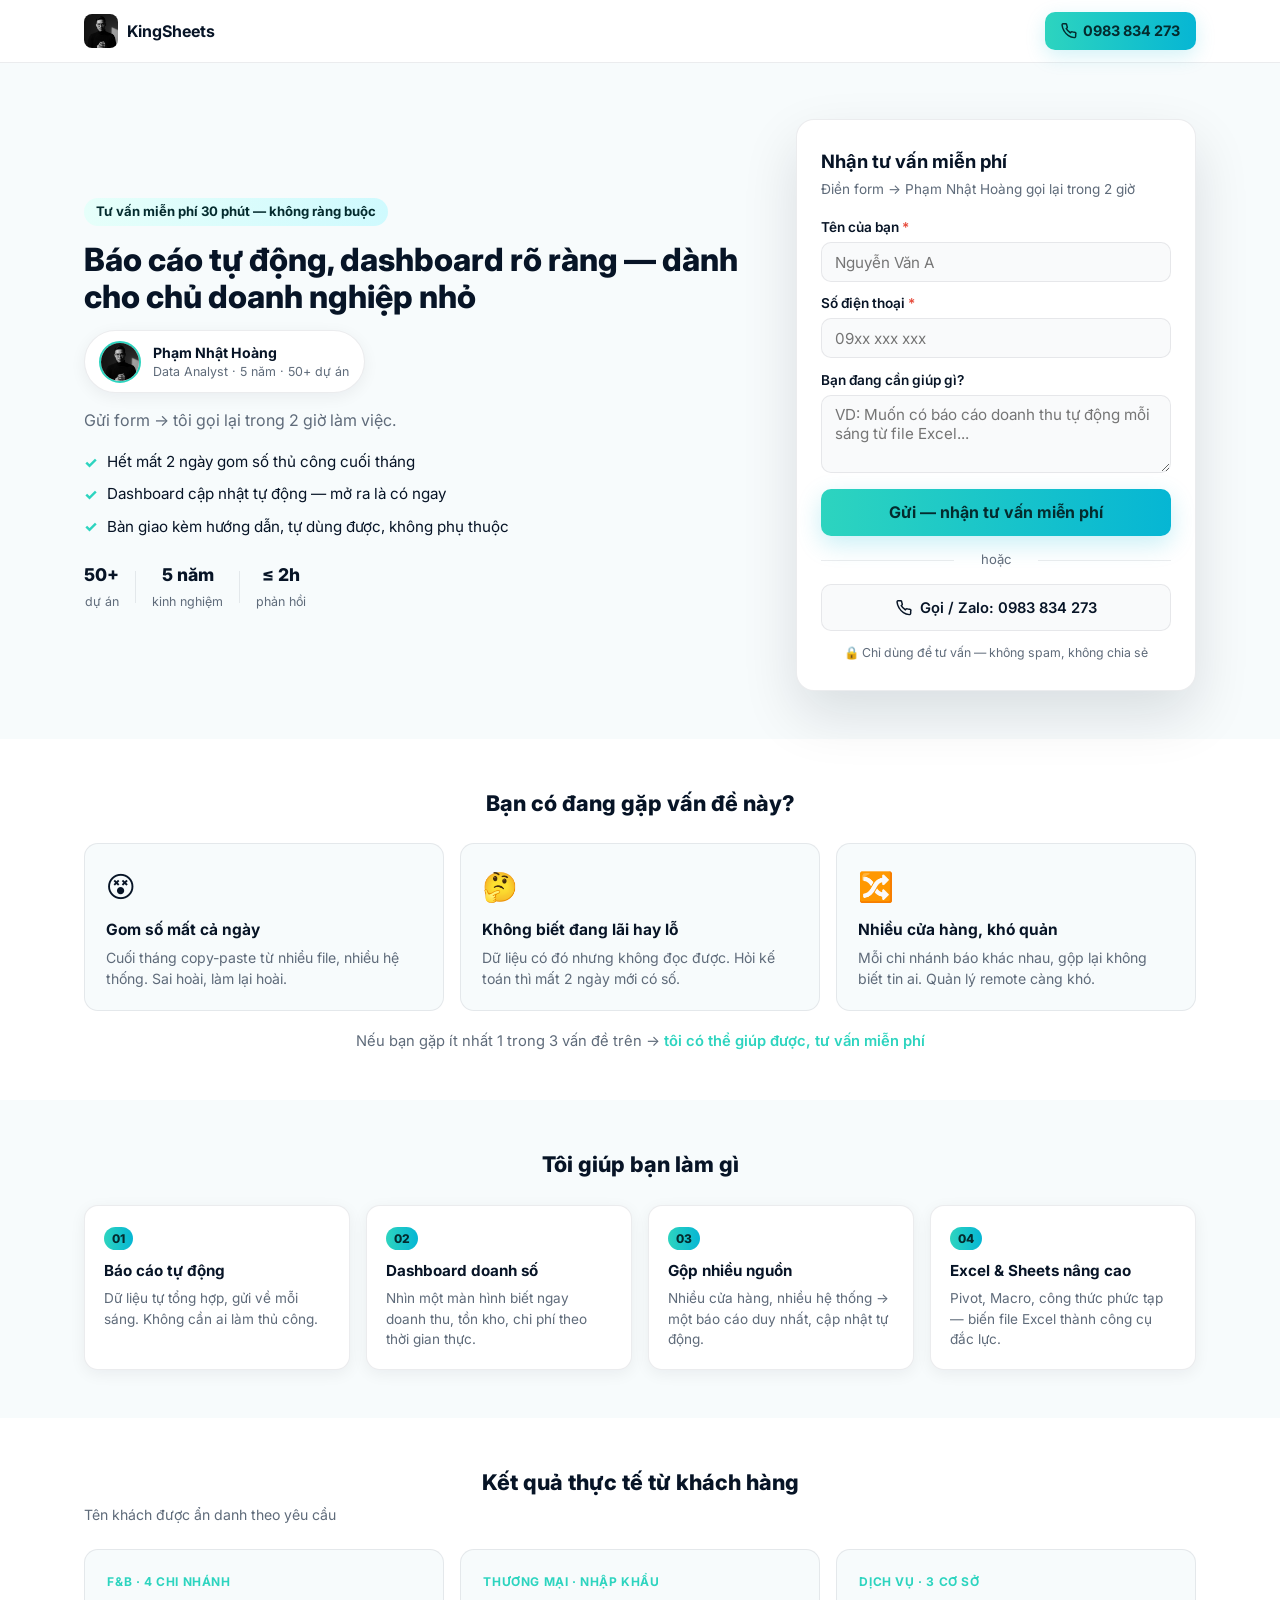
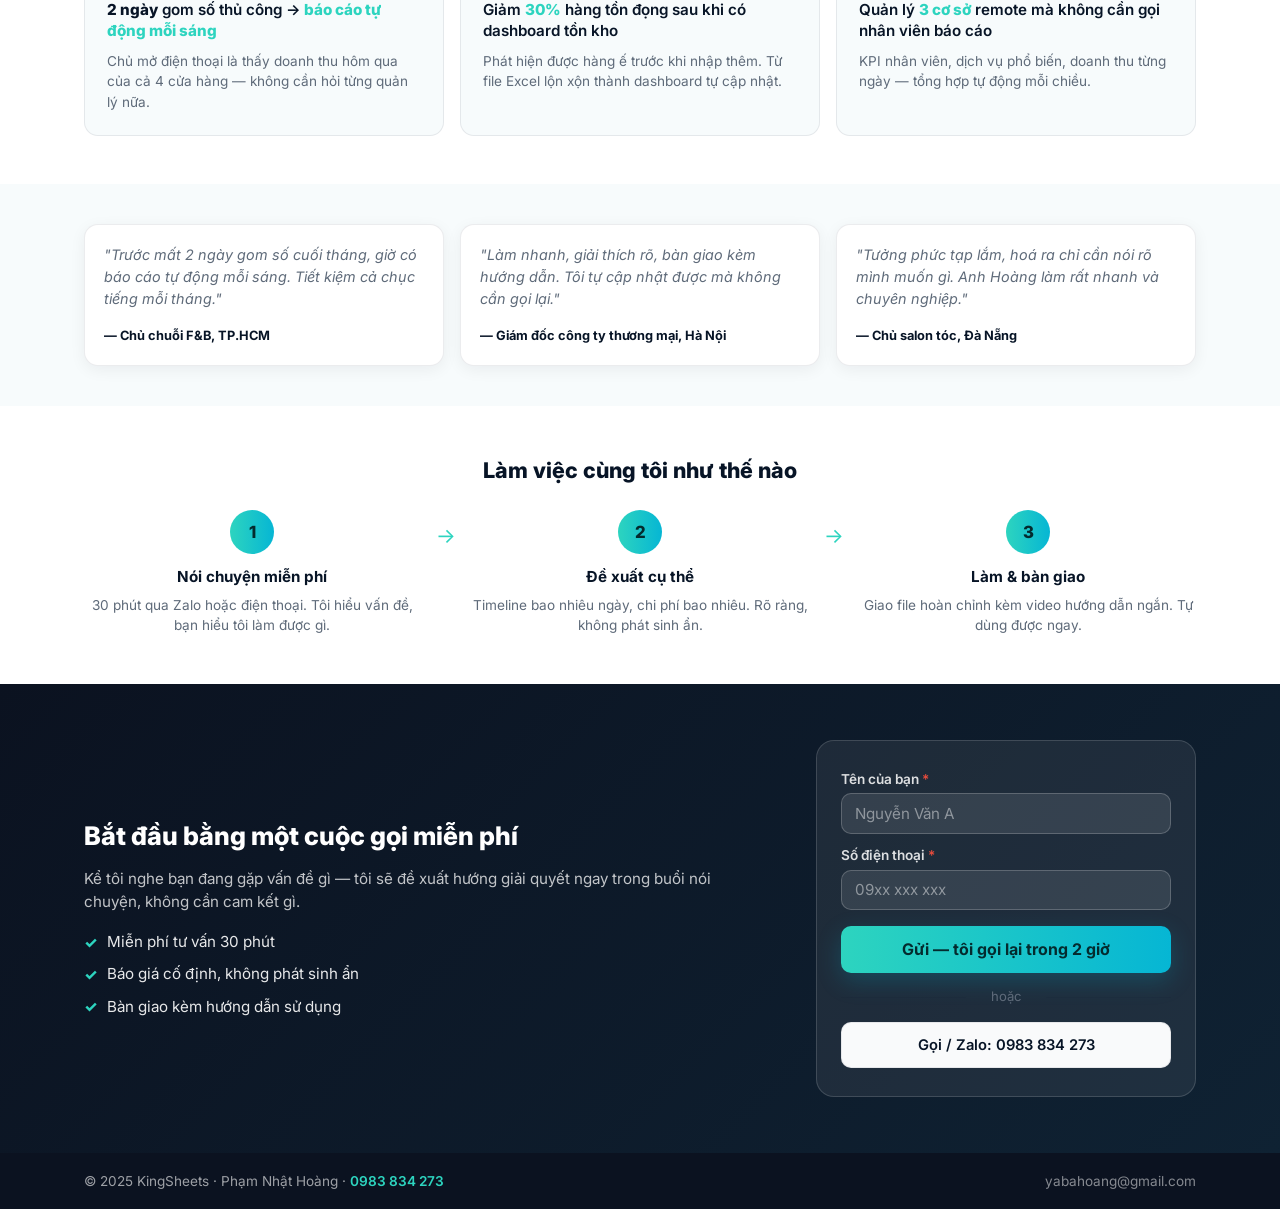
==== index.html @ e1969c48 "Fix favicon, ảnh mờ và thêm trust badge - Favicon: SVG inline chữ K (sắc nét mọi kích thước, mọi thi" ====
<!doctype html>
<html lang="vi">
<head>
  <meta charset="utf-8" />
  <meta name="viewport" content="width=device-width,initial-scale=1" />
  <title>Báo cáo tự động & Dashboard — KingSheets · Phạm Nhật Hoàng</title>
  <meta name="description" content="Hết gom số thủ công. Phạm Nhật Hoàng — Data Analyst 5 năm, 50+ dự án — giúp chủ SME có báo cáo tự động, dashboard doanh số. Tư vấn miễn phí, gọi lại trong 2 giờ." />
  <link rel="preconnect" href="https://fonts.gstatic.com" crossorigin>
  <link href="https://fonts.googleapis.com/css2?family=Inter:wght@400;600;700;800&display=swap" rel="stylesheet">
  <link rel="stylesheet" href="styles.css" />
  <link rel="canonical" href="https://yabahoang3007.github.io/kingsheets/" />

  <!-- Favicon — sắc nét mọi kích thước -->
  <link rel="icon" href="data:image/svg+xml,<svg xmlns='http://www.w3.org/2000/svg' viewBox='0 0 32 32'><rect width='32' height='32' rx='7' fill='%230b1220'/><text x='16' y='23' font-family='Inter,system-ui,sans-serif' font-size='20' font-weight='800' fill='%232dd4bf' text-anchor='middle'>K</text></svg>">
  <link rel="apple-touch-icon" href="avt.jpg">

  <!-- =============================================
       FACEBOOK PIXEL — dán mã pixel của bạn vào đây
       ============================================= -->
  <!--
  <script>
    !function(f,b,e,v,n,t,s){...}(window,document,'script','https://connect.facebook.net/en_US/fbevents.js');
    fbq('init', 'YOUR_PIXEL_ID');
    fbq('track', 'PageView');
  </script>
  -->

  <!-- =============================================
       GOOGLE ADS / GA4 — dán mã tracking vào đây
       ============================================= -->
  <!--
  <script async src="https://www.googletagmanager.com/gtag/js?id=AW-XXXXXXXXX"></script>
  <script>
    window.dataLayer = window.dataLayer || [];
    function gtag(){dataLayer.push(arguments);}
    gtag('js', new Date());
    gtag('config', 'AW-XXXXXXXXX');
  </script>
  -->

  <meta property="og:title" content="Báo cáo tự động & Dashboard cho doanh nghiệp nhỏ — KingSheets" />
  <meta property="og:description" content="Phạm Nhật Hoàng · 5 năm · 50+ dự án. Tư vấn miễn phí — gọi lại trong 2 giờ." />
  <meta property="og:image" content="https://yabahoang3007.github.io/kingsheets/avt.jpg" />
  <meta property="og:url" content="https://yabahoang3007.github.io/kingsheets/" />
  <meta property="og:type" content="website" />
  <script type="application/ld+json">
  {"@context":"https://schema.org","@type":"Person","name":"Phạm Nhật Hoàng","jobTitle":"Data Analyst","telephone":"+84983834273","url":"https://yabahoang3007.github.io/kingsheets/"}
  </script>
</head>
<body>

  <!-- HEADER: tối giản, không có nav phân tâm -->
  <header class="lp-header">
    <div class="container lp-header-row">
      <a class="brand" href="#" aria-label="KingSheets">
        <img src="avt.jpg" alt="KingSheets" class="brand-logo">
        <span class="brand-name">KingSheets</span>
      </a>
      <a class="btn-hotline" href="tel:0983834273">
        <svg width="16" height="16" viewBox="0 0 24 24" fill="none" stroke="currentColor" stroke-width="2.2" stroke-linecap="round"><path d="M22 16.92v3a2 2 0 0 1-2.18 2 19.79 19.79 0 0 1-8.63-3.07A19.5 19.5 0 0 1 4.69 12 19.79 19.79 0 0 1 1.61 3.18 2 2 0 0 1 3.6 1h3a2 2 0 0 1 2 1.72 12.84 12.84 0 0 0 .7 2.81 2 2 0 0 1-.45 2.11L7.91 8.6a16 16 0 0 0 6.03 6.03l.96-.96a2 2 0 0 1 2.11-.45 12.84 12.84 0 0 0 2.81.7A2 2 0 0 1 22 16.92z"/></svg>
        0983 834 273
      </a>
    </div>
  </header>

  <main>

    <!-- ===== HERO ===== -->
    <section class="hero" id="top">
      <div class="container hero-lp-grid">

        <div class="hero-lp-left">
          <span class="badge">Tư vấn miễn phí 30 phút &#8212; không ràng buộc</span>
          <h1>Báo cáo tự động, dashboard rõ ràng &#8212; dành cho chủ doanh nghiệp nhỏ</h1>
          <div class="hero-author">
            <img src="avt.jpg" alt="Phạm Nhật Hoàng" class="hero-author-img">
            <div class="hero-author-info">
              <strong>Phạm Nhật Hoàng</strong>
              <span>Data Analyst &middot; 5 năm &middot; 50+ dự án</span>
            </div>
          </div>
          <p class="hero-sub">Gửi form &#8594; tôi gọi lại trong 2 giờ làm việc.</p>
          <ul class="check-list">
            <li>Hết mất 2 ngày gom số thủ công cuối tháng</li>
            <li>Dashboard cập nhật tự động &#8212; mở ra là có ngay</li>
            <li>Bàn giao kèm hướng dẫn, tự dùng được, không phụ thuộc</li>
          </ul>
          <div class="hero-proof">
            <div class="proof-item"><strong>50+</strong><span>dự án</span></div>
            <div class="proof-sep"></div>
            <div class="proof-item"><strong>5 năm</strong><span>kinh nghiệm</span></div>
            <div class="proof-sep"></div>
            <div class="proof-item"><strong>≤ 2h</strong><span>phản hồi</span></div>
          </div>
        </div>

        <div class="hero-lp-right" id="form-top">
          <div class="form-card">
            <h2 class="form-card-title">Nhận tư vấn miễn phí</h2>
            <p class="form-card-note">Điền form &#8594; Phạm Nhật Hoàng gọi lại trong 2 giờ</p>

            <form id="lead-form" class="lead-form" novalidate>
              <label class="field">
                <span class="label">Tên của bạn <span class="req">*</span></span>
                <input name="name" type="text" required placeholder="Nguyễn Văn A" autocomplete="name" />
              </label>
              <label class="field">
                <span class="label">Số điện thoại <span class="req">*</span></span>
                <input name="phone" type="tel" required placeholder="09xx xxx xxx" autocomplete="tel" />
              </label>
              <label class="field">
                <span class="label">Bạn đang cần giúp gì?</span>
                <textarea name="need" rows="3" placeholder="VD: Muốn có báo cáo doanh thu tự động mỗi sáng từ file Excel..."></textarea>
              </label>
              <!-- UTM fields ẩn — script.js tự điền -->
              <input type="hidden" name="utm_source" />
              <input type="hidden" name="utm_medium" />
              <input type="hidden" name="utm_campaign" />
              <input type="hidden" name="utm_content" />
              <input type="hidden" name="source_url" />
              <button type="submit" class="btn-submit" id="submit-btn">
                <span class="btn-text">Gửi &#8212; nhận tư vấn miễn phí</span>
                <span class="btn-loading" hidden>Đang gửi...</span>
              </button>
            </form>

            <div id="form-success" class="form-success" hidden>
              <div class="success-icon">&#10003;</div>
              <h3>Đã nhận yêu cầu!</h3>
              <p>Phạm Nhật Hoàng sẽ gọi lại cho bạn trong <strong>2 giờ làm việc</strong>.</p>
              <p>Hoặc gọi/Zalo ngay: <a href="tel:0983834273">0983 834 273</a></p>
            </div>

            <div class="form-or">hoặc</div>
            <a href="tel:0983834273" class="btn-zalo">
              <svg width="16" height="16" viewBox="0 0 24 24" fill="none" stroke="currentColor" stroke-width="2.2" stroke-linecap="round"><path d="M22 16.92v3a2 2 0 0 1-2.18 2 19.79 19.79 0 0 1-8.63-3.07A19.5 19.5 0 0 1 4.69 12 19.79 19.79 0 0 1 1.61 3.18 2 2 0 0 1 3.6 1h3a2 2 0 0 1 2 1.72 12.84 12.84 0 0 0 .7 2.81 2 2 0 0 1-.45 2.11L7.91 8.6a16 16 0 0 0 6.03 6.03l.96-.96a2 2 0 0 1 2.11-.45 12.84 12.84 0 0 0 2.81.7A2 2 0 0 1 22 16.92z"/></svg>
              Gọi / Zalo: 0983 834 273
            </a>
            <p class="privacy">&#128274; Chỉ dùng để tư vấn &#8212; không spam, không chia sẻ</p>
          </div>
        </div>

      </div>
    </section>

    <!-- ===== PAIN POINTS ===== -->
    <section class="pain-section reveal">
      <div class="container">
        <h2 class="section-title center">Bạn có đang gặp vấn đề này?</h2>
        <div class="pain-grid">
          <div class="pain-card">
            <div class="pain-emoji">&#128565;</div>
            <h3>Gom số mất cả ngày</h3>
            <p>Cuối tháng copy-paste từ nhiều file, nhiều hệ thống. Sai hoài, làm lại hoài.</p>
          </div>
          <div class="pain-card">
            <div class="pain-emoji">&#129300;</div>
            <h3>Không biết đang lãi hay lỗ</h3>
            <p>Dữ liệu có đó nhưng không đọc được. Hỏi kế toán thì mất 2 ngày mới có số.</p>
          </div>
          <div class="pain-card">
            <div class="pain-emoji">&#128256;</div>
            <h3>Nhiều cửa hàng, khó quản</h3>
            <p>Mỗi chi nhánh báo khác nhau, gộp lại không biết tin ai. Quản lý remote càng khó.</p>
          </div>
        </div>
        <p class="pain-cta-text">Nếu bạn gặp ít nhất 1 trong 3 vấn đề trên &rarr; <a class="accent-link" href="#form-top">tôi có thể giúp được, tư vấn miễn phí</a></p>
      </div>
    </section>

    <!-- ===== SERVICES ===== -->
    <section class="services-section reveal">
      <div class="container">
        <h2 class="section-title center">Tôi giúp bạn làm gì</h2>
        <div class="service-grid">
          <div class="service-item">
            <span class="service-num">01</span>
            <h3>Báo cáo tự động</h3>
            <p>Dữ liệu tự tổng hợp, gửi về mỗi sáng. Không cần ai làm thủ công.</p>
          </div>
          <div class="service-item">
            <span class="service-num">02</span>
            <h3>Dashboard doanh số</h3>
            <p>Nhìn một màn hình biết ngay doanh thu, tồn kho, chi phí theo thời gian thực.</p>
          </div>
          <div class="service-item">
            <span class="service-num">03</span>
            <h3>Gộp nhiều nguồn</h3>
            <p>Nhiều cửa hàng, nhiều hệ thống → một báo cáo duy nhất, cập nhật tự động.</p>
          </div>
          <div class="service-item">
            <span class="service-num">04</span>
            <h3>Excel & Sheets nâng cao</h3>
            <p>Pivot, Macro, công thức phức tạp — biến file Excel thành công cụ đắc lực.</p>
          </div>
        </div>
      </div>
    </section>

    <!-- ===== CASES ===== -->
    <section class="cases-section reveal">
      <div class="container">
        <h2 class="section-title center">Kết quả thực tế từ khách hàng</h2>
        <p class="section-sub center">Tên khách được ẩn danh theo yêu cầu</p>
        <div class="cases-lp-grid">
          <div class="case-lp-card">
            <p class="case-tag">F&amp;B &middot; 4 chi nhánh</p>
            <p class="case-result"><span class="result-num">2 ngày</span> gom số thủ công &rarr; <span class="result-num accent">báo cáo tự động mỗi sáng</span></p>
            <p class="case-desc">Chủ mở điện thoại là thấy doanh thu hôm qua của cả 4 cửa hàng — không cần hỏi từng quản lý nữa.</p>
          </div>
          <div class="case-lp-card">
            <p class="case-tag">Thương mại &middot; Nhập khẩu</p>
            <p class="case-result">Giảm <span class="result-num accent">30%</span> hàng tồn đọng sau khi có dashboard tồn kho</p>
            <p class="case-desc">Phát hiện được hàng ế trước khi nhập thêm. Từ file Excel lộn xộn thành dashboard tự cập nhật.</p>
          </div>
          <div class="case-lp-card">
            <p class="case-tag">Dịch vụ &middot; 3 cơ sở</p>
            <p class="case-result">Quản lý <span class="result-num accent">3 cơ sở</span> remote mà không cần gọi nhân viên báo cáo</p>
            <p class="case-desc">KPI nhân viên, dịch vụ phổ biến, doanh thu từng ngày — tổng hợp tự động mỗi chiều.</p>
          </div>
        </div>
      </div>
    </section>

    <!-- ===== TESTIMONIALS ===== -->
    <section class="testi-section reveal">
      <div class="container">
        <div class="testi-grid">
          <blockquote class="testi-card">
            <p>"Trước mất 2 ngày gom số cuối tháng, giờ có báo cáo tự động mỗi sáng. Tiết kiệm cả chục tiếng mỗi tháng."</p>
            <cite>&#8212; Chủ chuỗi F&amp;B, TP.HCM</cite>
          </blockquote>
          <blockquote class="testi-card">
            <p>"Làm nhanh, giải thích rõ, bàn giao kèm hướng dẫn. Tôi tự cập nhật được mà không cần gọi lại."</p>
            <cite>&#8212; Giám đốc công ty thương mại, Hà Nội</cite>
          </blockquote>
          <blockquote class="testi-card">
            <p>"Tưởng phức tạp lắm, hoá ra chỉ cần nói rõ mình muốn gì. Anh Hoàng làm rất nhanh và chuyên nghiệp."</p>
            <cite>&#8212; Chủ salon tóc, Đà Nẵng</cite>
          </blockquote>
        </div>
      </div>
    </section>

    <!-- ===== HOW IT WORKS ===== -->
    <section class="steps-section reveal">
      <div class="container">
        <h2 class="section-title center">Làm việc cùng tôi như thế nào</h2>
        <div class="steps-lp">
          <div class="step-lp">
            <div class="step-num">1</div>
            <h3>Nói chuyện miễn phí</h3>
            <p>30 phút qua Zalo hoặc điện thoại. Tôi hiểu vấn đề, bạn hiểu tôi làm được gì.</p>
          </div>
          <div class="step-arrow">&#8594;</div>
          <div class="step-lp">
            <div class="step-num">2</div>
            <h3>Đề xuất cụ thể</h3>
            <p>Timeline bao nhiêu ngày, chi phí bao nhiêu. Rõ ràng, không phát sinh ẩn.</p>
          </div>
          <div class="step-arrow">&#8594;</div>
          <div class="step-lp">
            <div class="step-num">3</div>
            <h3>Làm &amp; bàn giao</h3>
            <p>Giao file hoàn chỉnh kèm video hướng dẫn ngắn. Tự dùng được ngay.</p>
          </div>
        </div>
      </div>
    </section>

    <!-- ===== CTA CUỐI TRANG ===== -->
    <section class="cta-end reveal" id="cta-end">
      <div class="container cta-end-inner">
        <div class="cta-end-text">
          <h2>Bắt đầu bằng một cuộc gọi miễn phí</h2>
          <p>Kể tôi nghe bạn đang gặp vấn đề gì — tôi sẽ đề xuất hướng giải quyết ngay trong buổi nói chuyện, không cần cam kết gì.</p>
          <ul class="check-list light">
            <li>Miễn phí tư vấn 30 phút</li>
            <li>Báo giá cố định, không phát sinh ẩn</li>
            <li>Bàn giao kèm hướng dẫn sử dụng</li>
          </ul>
        </div>
        <div class="cta-end-form">
          <div class="form-card dark">
            <form id="lead-form-2" class="lead-form" novalidate>
              <label class="field">
                <span class="label">Tên của bạn <span class="req">*</span></span>
                <input name="name" type="text" required placeholder="Nguyễn Văn A" />
              </label>
              <label class="field">
                <span class="label">Số điện thoại <span class="req">*</span></span>
                <input name="phone" type="tel" required placeholder="09xx xxx xxx" />
              </label>
              <input type="hidden" name="utm_source" />
              <input type="hidden" name="utm_medium" />
              <input type="hidden" name="utm_campaign" />
              <input type="hidden" name="source_url" />
              <button type="submit" class="btn-submit">Gửi &#8212; tôi gọi lại trong 2 giờ</button>
            </form>
            <div id="form-success-2" class="form-success" hidden>
              <div class="success-icon">&#10003;</div>
              <h3>Đã nhận!</h3>
              <p>Phạm Nhật Hoàng sẽ gọi lại trong <strong>2 giờ làm việc</strong>.</p>
            </div>
            <div class="form-or">hoặc</div>
            <a href="tel:0983834273" class="btn-zalo">Gọi / Zalo: 0983 834 273</a>
          </div>
        </div>
      </div>
    </section>

  </main>

  <footer class="lp-footer">
    <div class="container lp-footer-row">
      <div>&copy; 2025 KingSheets &middot; Phạm Nhật Hoàng &middot; <a href="tel:0983834273" class="footer-tel">0983 834 273</a></div>
      <div><a href="mailto:yabahoang@gmail.com" class="footer-link">yabahoang@gmail.com</a></div>
    </div>
  </footer>

  <!-- Sticky bar cho mobile -->
  <div class="sticky-bar" id="sticky-bar">
    <a href="tel:0983834273" class="sticky-call">
      <svg width="16" height="16" viewBox="0 0 24 24" fill="none" stroke="currentColor" stroke-width="2.5" stroke-linecap="round"><path d="M22 16.92v3a2 2 0 0 1-2.18 2 19.79 19.79 0 0 1-8.63-3.07A19.5 19.5 0 0 1 4.69 12 19.79 19.79 0 0 1 1.61 3.18 2 2 0 0 1 3.6 1h3a2 2 0 0 1 2 1.72 12.84 12.84 0 0 0 .7 2.81 2 2 0 0 1-.45 2.11L7.91 8.6a16 16 0 0 0 6.03 6.03l.96-.96a2 2 0 0 1 2.11-.45 12.84 12.84 0 0 0 2.81.7A2 2 0 0 1 22 16.92z"/></svg>
      Gọi ngay
    </a>
    <a href="#form-top" class="sticky-form">Điền form &rarr;</a>
  </div>

  <script src="script.js"></script>
</body>
</html>
---- styles.css ----
:root {
  --accent: #2dd4bf;
  --accent-2: #06b6d4;
  --accent-dark: #042b2e;
  --bg: #f7fbfc;
  --bg-alt: #ffffff;
  --text: #071426;
  --muted: #5f6b7a;
  --border: rgba(7, 20, 38, 0.08);
  --shadow-sm: 0 4px 16px rgba(8,20,32,0.06);
  --shadow-md: 0 12px 36px rgba(8,20,32,0.09);
  --shadow-lg: 0 24px 56px rgba(8,20,32,0.12);
  --max: 1160px;
  --radius: 14px;
  font-family: Inter, system-ui, -apple-system, "Segoe UI", Roboto, Arial, sans-serif;
}

/* ── Reset ── */
*, *::before, *::after { box-sizing: border-box; margin: 0; padding: 0; }
html { scroll-behavior: smooth; }
body { background: var(--bg); color: var(--text); line-height: 1.5; -webkit-font-smoothing: antialiased; }
img { max-width: 100%; display: block; }
a { color: inherit; }
button { font-family: inherit; }

.container { max-width: var(--max); margin: 0 auto; padding: 0 1.5rem; }

/* ── Header ── */
.lp-header {
  position: sticky; top: 0; z-index: 50;
  background: rgba(255,255,255,0.95);
  backdrop-filter: blur(8px);
  border-bottom: 1px solid var(--border);
}
.lp-header-row {
  display: flex; align-items: center; justify-content: space-between;
  padding-top: .75rem; padding-bottom: .75rem;
}
.brand { display: flex; align-items: center; gap: .55rem; text-decoration: none; color: var(--text); font-weight: 700; font-size: 1rem; }
.brand-logo { width: 34px; height: 34px; border-radius: 8px; object-fit: cover; }
.btn-hotline {
  display: inline-flex; align-items: center; gap: .4rem;
  background: linear-gradient(90deg, var(--accent), var(--accent-2));
  color: var(--accent-dark); font-weight: 700; font-size: .9rem;
  padding: .5rem 1rem; border-radius: 10px; text-decoration: none;
  box-shadow: 0 6px 20px rgba(6,182,212,0.18);
  transition: opacity .15s;
}
.btn-hotline:hover { opacity: .9; }

/* ── Hero ── */
.hero { padding: 3.5rem 0 3rem; }
.hero-lp-grid {
  display: grid; grid-template-columns: 1fr 400px; gap: 3rem; align-items: center;
}
.badge {
  display: inline-block;
  background: linear-gradient(90deg, #e6fffa, #cffafe);
  color: var(--accent-dark);
  font-size: .82rem; font-weight: 700;
  padding: .28rem .75rem; border-radius: 999px;
  margin-bottom: 1rem;
}
h1 { font-size: 2rem; font-weight: 800; line-height: 1.15; color: var(--text); margin-bottom: .9rem; }
.hero-author {
  display: flex; align-items: center; gap: .75rem;
  margin-bottom: .9rem;
  padding: .6rem .9rem;
  background: #fff; border: 1px solid var(--border);
  border-radius: 50px;
  width: fit-content;
  box-shadow: var(--shadow-sm);
}
.hero-author-img {
  width: 42px; height: 42px; border-radius: 50%; object-fit: cover;
  border: 2px solid var(--accent); flex-shrink: 0;
}
.hero-author-info { display: flex; flex-direction: column; }
.hero-author-info strong { font-size: .88rem; font-weight: 700; color: var(--text); }
.hero-author-info span { font-size: .78rem; color: var(--muted); }
.hero-sub { color: var(--muted); font-size: 1rem; margin-bottom: 1.2rem; }
.check-list { list-style: none; display: flex; flex-direction: column; gap: .55rem; }
.check-list li { display: flex; align-items: flex-start; gap: .6rem; font-size: .95rem; color: var(--text); }
.check-list li::before { content: "✓"; color: var(--accent); font-weight: 800; flex-shrink: 0; margin-top: .05em; }
.check-list.light li { color: rgba(255,255,255,0.9); }
.check-list.light li::before { color: var(--accent); }

.hero-proof {
  display: flex; align-items: center; gap: 1rem;
  margin-top: 1.4rem;
}
.proof-item { text-align: center; }
.proof-item strong { display: block; font-size: 1.1rem; font-weight: 800; color: var(--text); }
.proof-item span { font-size: .78rem; color: var(--muted); }
.proof-sep { width: 1px; height: 32px; background: var(--border); }

/* ── Form card ── */
.form-card {
  background: #fff; border-radius: 18px;
  box-shadow: var(--shadow-lg);
  padding: 1.75rem 1.5rem;
  border: 1px solid var(--border);
}
.form-card.dark {
  background: rgba(255,255,255,0.07);
  border: 1px solid rgba(255,255,255,0.15);
  box-shadow: none;
}
.form-card.dark .label { color: rgba(255,255,255,0.85); }
.form-card.dark input,
.form-card.dark textarea {
  background: rgba(255,255,255,0.1);
  border-color: rgba(255,255,255,0.2);
  color: #fff;
}
.form-card.dark input::placeholder,
.form-card.dark textarea::placeholder { color: rgba(255,255,255,0.45); }

.form-card-title { font-size: 1.15rem; font-weight: 700; margin-bottom: .25rem; }
.form-card-note { font-size: .85rem; color: var(--muted); margin-bottom: 1.1rem; }

.lead-form { display: flex; flex-direction: column; gap: .7rem; }
.field { display: flex; flex-direction: column; gap: .28rem; }
.label { font-size: .85rem; font-weight: 600; color: var(--text); }
.req { color: #e74c3c; }
input, textarea {
  width: 100%; padding: .6rem .8rem;
  border: 1.5px solid var(--border); border-radius: 10px;
  font-size: .95rem; font-family: inherit; color: var(--text);
  background: #f9fafb;
  transition: border-color .15s, box-shadow .15s;
}
input:focus, textarea:focus {
  outline: none; border-color: var(--accent);
  box-shadow: 0 0 0 3px rgba(45,212,191,0.12);
}
textarea { resize: vertical; }

.btn-submit {
  width: 100%; padding: .85rem;
  background: linear-gradient(90deg, var(--accent), var(--accent-2));
  color: var(--accent-dark); font-weight: 700; font-size: 1rem;
  border: none; border-radius: 10px; cursor: pointer;
  box-shadow: 0 8px 24px rgba(6,182,212,0.22);
  transition: opacity .15s, transform .12s;
  margin-top: .3rem;
}
.btn-submit:hover { opacity: .93; transform: translateY(-1px); }
.btn-submit:active { transform: translateY(0); }
.btn-submit:disabled { opacity: .6; cursor: not-allowed; transform: none; }

.form-or {
  text-align: center; font-size: .82rem; color: var(--muted);
  margin: .9rem 0; position: relative;
}
.form-or::before, .form-or::after {
  content: ""; position: absolute; top: 50%;
  width: 38%; height: 1px; background: var(--border);
}
.form-or::before { left: 0; }
.form-or::after { right: 0; }

.btn-zalo {
  display: flex; align-items: center; justify-content: center; gap: .5rem;
  width: 100%; padding: .7rem;
  border: 1.5px solid var(--border); border-radius: 10px;
  text-decoration: none; font-weight: 600; font-size: .92rem; color: var(--text);
  background: #f9fafb; transition: border-color .15s, background .15s;
}
.btn-zalo:hover { border-color: var(--accent); background: #f0fefe; }

.privacy { text-align: center; font-size: .77rem; color: var(--muted); margin-top: .8rem; }

/* Form success */
.form-success {
  text-align: center; padding: 1.5rem 1rem;
}
.success-icon {
  width: 56px; height: 56px; border-radius: 50%;
  background: linear-gradient(90deg, var(--accent), var(--accent-2));
  color: var(--accent-dark); font-size: 1.5rem; font-weight: 800;
  display: flex; align-items: center; justify-content: center;
  margin: 0 auto 1rem;
}
.form-success h3 { font-size: 1.1rem; margin-bottom: .5rem; }
.form-success p { color: var(--muted); font-size: .92rem; margin-bottom: .4rem; }
.form-success a { color: var(--accent); font-weight: 600; text-decoration: none; }

/* ── Pain section ── */
.pain-section { padding: 3rem 0; background: #fff; }
.pain-grid { display: grid; grid-template-columns: repeat(3,1fr); gap: 1rem; margin: 1.5rem 0 1.2rem; }
.pain-card {
  padding: 1.3rem; border-radius: var(--radius);
  background: #f7fbfc; border: 1px solid var(--border);
}
.pain-emoji { font-size: 1.8rem; margin-bottom: .6rem; }
.pain-card h3 { font-size: .97rem; font-weight: 700; margin-bottom: .35rem; }
.pain-card p { font-size: .88rem; color: var(--muted); }
.pain-cta-text { font-size: .92rem; color: var(--muted); text-align: center; }
.accent-link { color: var(--accent); font-weight: 600; text-decoration: none; }
.accent-link:hover { text-decoration: underline; }

/* ── Services ── */
.services-section { padding: 3rem 0; }
.service-grid { display: grid; grid-template-columns: repeat(4,1fr); gap: 1rem; margin-top: 1.5rem; }
.service-item {
  padding: 1.2rem; border-radius: var(--radius);
  background: #fff; border: 1px solid var(--border);
  box-shadow: var(--shadow-sm);
}
.service-num {
  display: inline-block;
  font-size: .75rem; font-weight: 800;
  background: linear-gradient(90deg, var(--accent), var(--accent-2));
  color: var(--accent-dark);
  padding: .15rem .5rem; border-radius: 999px;
  margin-bottom: .6rem;
}
.service-item h3 { font-size: .95rem; font-weight: 700; margin-bottom: .35rem; }
.service-item p { font-size: .85rem; color: var(--muted); }

/* ── Cases ── */
.cases-section { padding: 3rem 0; background: #fff; }
.cases-lp-grid { display: grid; grid-template-columns: repeat(3,1fr); gap: 1rem; margin-top: 1.5rem; }
.case-lp-card {
  padding: 1.4rem; border-radius: var(--radius);
  background: var(--bg); border: 1px solid var(--border);
}
.case-tag { font-size: .75rem; font-weight: 700; color: var(--accent); text-transform: uppercase; letter-spacing: .05em; margin-bottom: .5rem; }
.case-result { font-size: .95rem; font-weight: 600; line-height: 1.4; margin-bottom: .6rem; }
.result-num { font-weight: 800; }
.result-num.accent { color: var(--accent); }
.case-desc { font-size: .85rem; color: var(--muted); }

/* ── Testimonials ── */
.testi-section { padding: 2.5rem 0; }
.testi-grid { display: grid; grid-template-columns: repeat(3,1fr); gap: 1rem; }
.testi-card {
  background: #fff; border: 1px solid var(--border);
  border-radius: var(--radius); padding: 1.2rem;
  box-shadow: var(--shadow-sm);
}
.testi-card p { font-size: .9rem; color: var(--muted); font-style: italic; margin-bottom: .7rem; line-height: 1.55; }
.testi-card cite { font-size: .8rem; font-weight: 700; font-style: normal; color: var(--text); }

/* ── Steps ── */
.steps-section { padding: 3rem 0; background: #fff; }
.steps-lp {
  display: flex; align-items: flex-start; gap: 1rem;
  margin-top: 1.5rem;
}
.step-lp { flex: 1; text-align: center; }
.step-num {
  width: 44px; height: 44px; border-radius: 50%;
  background: linear-gradient(90deg, var(--accent), var(--accent-2));
  color: var(--accent-dark); font-weight: 800; font-size: 1.05rem;
  display: flex; align-items: center; justify-content: center;
  margin: 0 auto .75rem;
}
.step-lp h3 { font-size: .95rem; font-weight: 700; margin-bottom: .35rem; }
.step-lp p { font-size: .85rem; color: var(--muted); }
.step-arrow { font-size: 1.3rem; color: var(--accent); padding-top: .6rem; flex-shrink: 0; }

/* ── CTA end ── */
.cta-end {
  background: linear-gradient(135deg, #0b1220 0%, #0f2233 100%);
  padding: 3.5rem 0; color: #fff;
}
.cta-end-inner { display: grid; grid-template-columns: 1fr 380px; gap: 3rem; align-items: center; }
.cta-end-text h2 { font-size: 1.6rem; font-weight: 800; margin-bottom: .75rem; }
.cta-end-text p { color: rgba(255,255,255,0.75); margin-bottom: 1.1rem; font-size: .95rem; }

/* ── Shared helpers ── */
.section-title { font-size: 1.35rem; font-weight: 800; color: var(--text); }
.section-title.center { text-align: center; margin-bottom: .4rem; }
.section-sub { color: var(--muted); font-size: .88rem; margin-bottom: 1rem; }

/* ── Footer ── */
.lp-footer { background: #0b1220; color: rgba(255,255,255,0.6); padding: 1.1rem 0; }
.lp-footer-row {
  display: flex; align-items: center; justify-content: space-between;
  font-size: .85rem; gap: 1rem;
}
.footer-tel { color: var(--accent); font-weight: 600; text-decoration: none; }
.footer-link { color: rgba(255,255,255,0.5); text-decoration: none; }
.footer-link:hover { color: #fff; }

/* ── Sticky bar ── */
.sticky-bar {
  display: none;
  position: fixed; bottom: 0; left: 0; right: 0; z-index: 100;
  background: #fff; border-top: 1px solid var(--border);
  padding: .7rem 1rem; gap: .75rem;
  box-shadow: 0 -4px 20px rgba(8,20,32,0.1);
}
.sticky-call {
  flex: 1; display: flex; align-items: center; justify-content: center; gap: .4rem;
  background: linear-gradient(90deg, var(--accent), var(--accent-2));
  color: var(--accent-dark); font-weight: 700; font-size: .92rem;
  padding: .7rem; border-radius: 10px; text-decoration: none;
}
.sticky-form {
  flex: 1; display: flex; align-items: center; justify-content: center;
  background: #f0fffe; border: 1.5px solid var(--accent);
  color: var(--accent-dark); font-weight: 700; font-size: .92rem;
  padding: .7rem; border-radius: 10px; text-decoration: none;
}

/* ── Reveal ── */
.reveal { opacity: 0; transform: translateY(14px); transition: opacity .55s ease, transform .55s ease; }
.reveal.visible { opacity: 1; transform: none; }

/* ── Responsive: tablet ── */
@media (max-width: 1060px) {
  .hero-lp-grid { grid-template-columns: 1fr 360px; gap: 2rem; }
  .service-grid { grid-template-columns: repeat(2,1fr); }
  .cta-end-inner { grid-template-columns: 1fr 340px; gap: 2rem; }
}

/* ── Responsive: mobile ── */
@media (max-width: 760px) {
  h1 { font-size: 1.55rem; }
  .hero { padding: 2rem 0 2.5rem; }
  .hero-lp-grid { grid-template-columns: 1fr; gap: 1.5rem; }
  .hero-lp-right { order: -1; }
  .hero-author { margin-left: auto; margin-right: auto; }

  .pain-grid { grid-template-columns: 1fr; }
  .service-grid { grid-template-columns: 1fr 1fr; }
  .cases-lp-grid { grid-template-columns: 1fr; }
  .testi-grid { grid-template-columns: 1fr; }
  .steps-lp { flex-direction: column; align-items: center; }
  .step-arrow { transform: rotate(90deg); padding: 0; }
  .cta-end-inner { grid-template-columns: 1fr; }
  .lp-footer-row { flex-direction: column; align-items: flex-start; }

  .sticky-bar { display: flex; }
  body { padding-bottom: 68px; }
}

@media (max-width: 480px) {
  .service-grid { grid-template-columns: 1fr; }
  .hero-proof { gap: .7rem; }
}
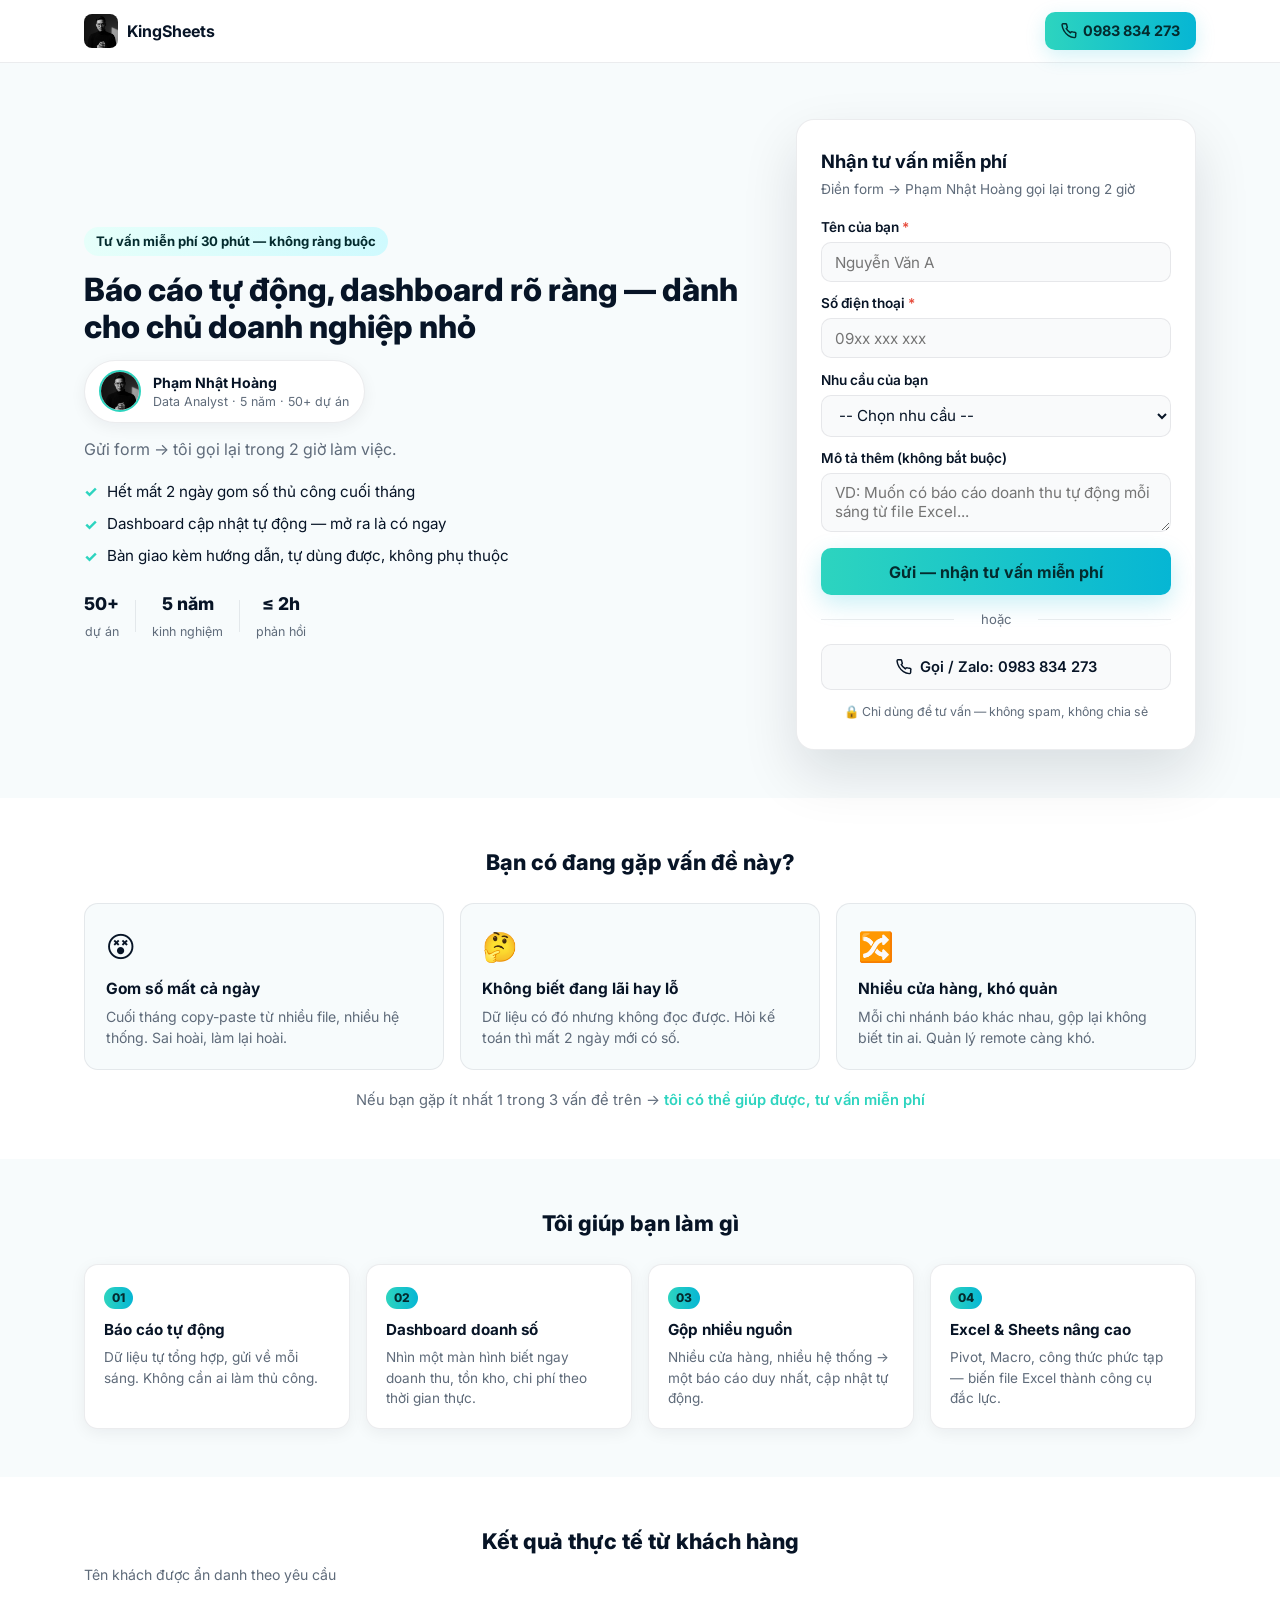
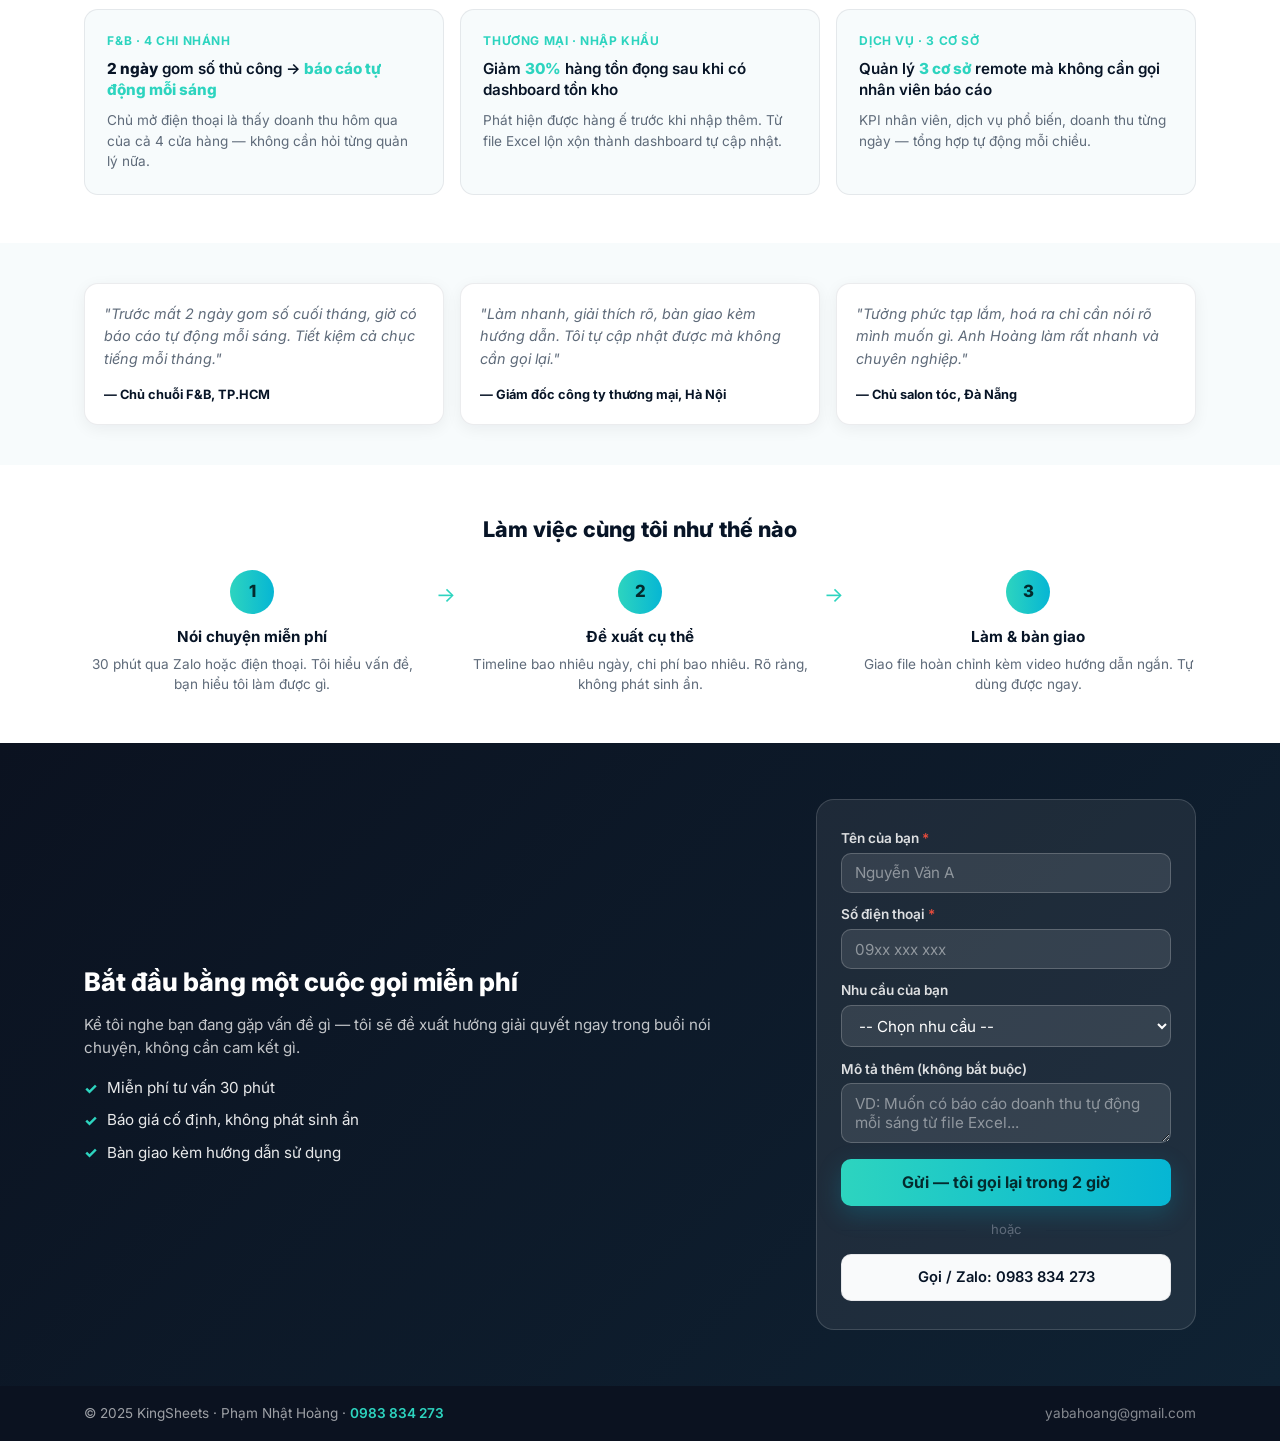
==== commit 4a68aaf7: "feat: add need_type dropdown and fix field name mapping to Google Sheets" ====
--- a/index.html
+++ b/index.html
@@ -109,8 +109,19 @@
                 <input name="phone" type="tel" required placeholder="09xx xxx xxx" autocomplete="tel" />
               </label>
               <label class="field">
-                <span class="label">Bạn đang cần giúp gì?</span>
-                <textarea name="need" rows="3" placeholder="VD: Muốn có báo cáo doanh thu tự động mỗi sáng từ file Excel..."></textarea>
+                <span class="label">Nhu cầu của bạn</span>
+                <select name="need_type">
+                  <option value="">-- Chọn nhu cầu --</option>
+                  <option value="Báo cáo tự động">Báo cáo tự động (doanh thu, tồn kho...)</option>
+                  <option value="Dashboard doanh số">Dashboard doanh số theo thời gian thực</option>
+                  <option value="Phân tích dữ liệu">Phân tích dữ liệu &amp; tìm insight</option>
+                  <option value="Kết nối dữ liệu">Kết nối nhiều nguồn dữ liệu</option>
+                  <option value="Khác">Khác</option>
+                </select>
+              </label>
+              <label class="field">
+                <span class="label">Mô tả thêm (không bắt buộc)</span>
+                <textarea name="need" rows="2" placeholder="VD: Muốn có báo cáo doanh thu tự động mỗi sáng từ file Excel..."></textarea>
               </label>
               <!-- UTM fields ẩn — script.js tự điền -->
               <input type="hidden" name="utm_source" />
@@ -291,6 +302,21 @@
                 <span class="label">Số điện thoại <span class="req">*</span></span>
                 <input name="phone" type="tel" required placeholder="09xx xxx xxx" />
               </label>
+              <label class="field">
+                <span class="label">Nhu cầu của bạn</span>
+                <select name="need_type">
+                  <option value="">-- Chọn nhu cầu --</option>
+                  <option value="Báo cáo tự động">Báo cáo tự động (doanh thu, tồn kho...)</option>
+                  <option value="Dashboard doanh số">Dashboard doanh số theo thời gian thực</option>
+                  <option value="Phân tích dữ liệu">Phân tích dữ liệu &amp; tìm insight</option>
+                  <option value="Kết nối dữ liệu">Kết nối nhiều nguồn dữ liệu</option>
+                  <option value="Khác">Khác</option>
+                </select>
+              </label>
+              <label class="field">
+                <span class="label">Mô tả thêm (không bắt buộc)</span>
+                <textarea name="need" rows="2" placeholder="VD: Muốn có báo cáo doanh thu tự động mỗi sáng từ file Excel..."></textarea>
+              </label>
               <input type="hidden" name="utm_source" />
               <input type="hidden" name="utm_medium" />
               <input type="hidden" name="utm_campaign" />
--- a/styles.css
+++ b/styles.css
@@ -108,7 +108,8 @@
 }
 .form-card.dark .label { color: rgba(255,255,255,0.85); }
 .form-card.dark input,
-.form-card.dark textarea {
+.form-card.dark textarea,
+.form-card.dark select {
   background: rgba(255,255,255,0.1);
   border-color: rgba(255,255,255,0.2);
   color: #fff;
@@ -123,18 +124,19 @@
 .field { display: flex; flex-direction: column; gap: .28rem; }
 .label { font-size: .85rem; font-weight: 600; color: var(--text); }
 .req { color: #e74c3c; }
-input, textarea {
+input, textarea, select {
   width: 100%; padding: .6rem .8rem;
   border: 1.5px solid var(--border); border-radius: 10px;
   font-size: .95rem; font-family: inherit; color: var(--text);
   background: #f9fafb;
   transition: border-color .15s, box-shadow .15s;
 }
-input:focus, textarea:focus {
+input:focus, textarea:focus, select:focus {
   outline: none; border-color: var(--accent);
   box-shadow: 0 0 0 3px rgba(45,212,191,0.12);
 }
 textarea { resize: vertical; }
+select { cursor: pointer; }
 
 .btn-submit {
   width: 100%; padding: .85rem;
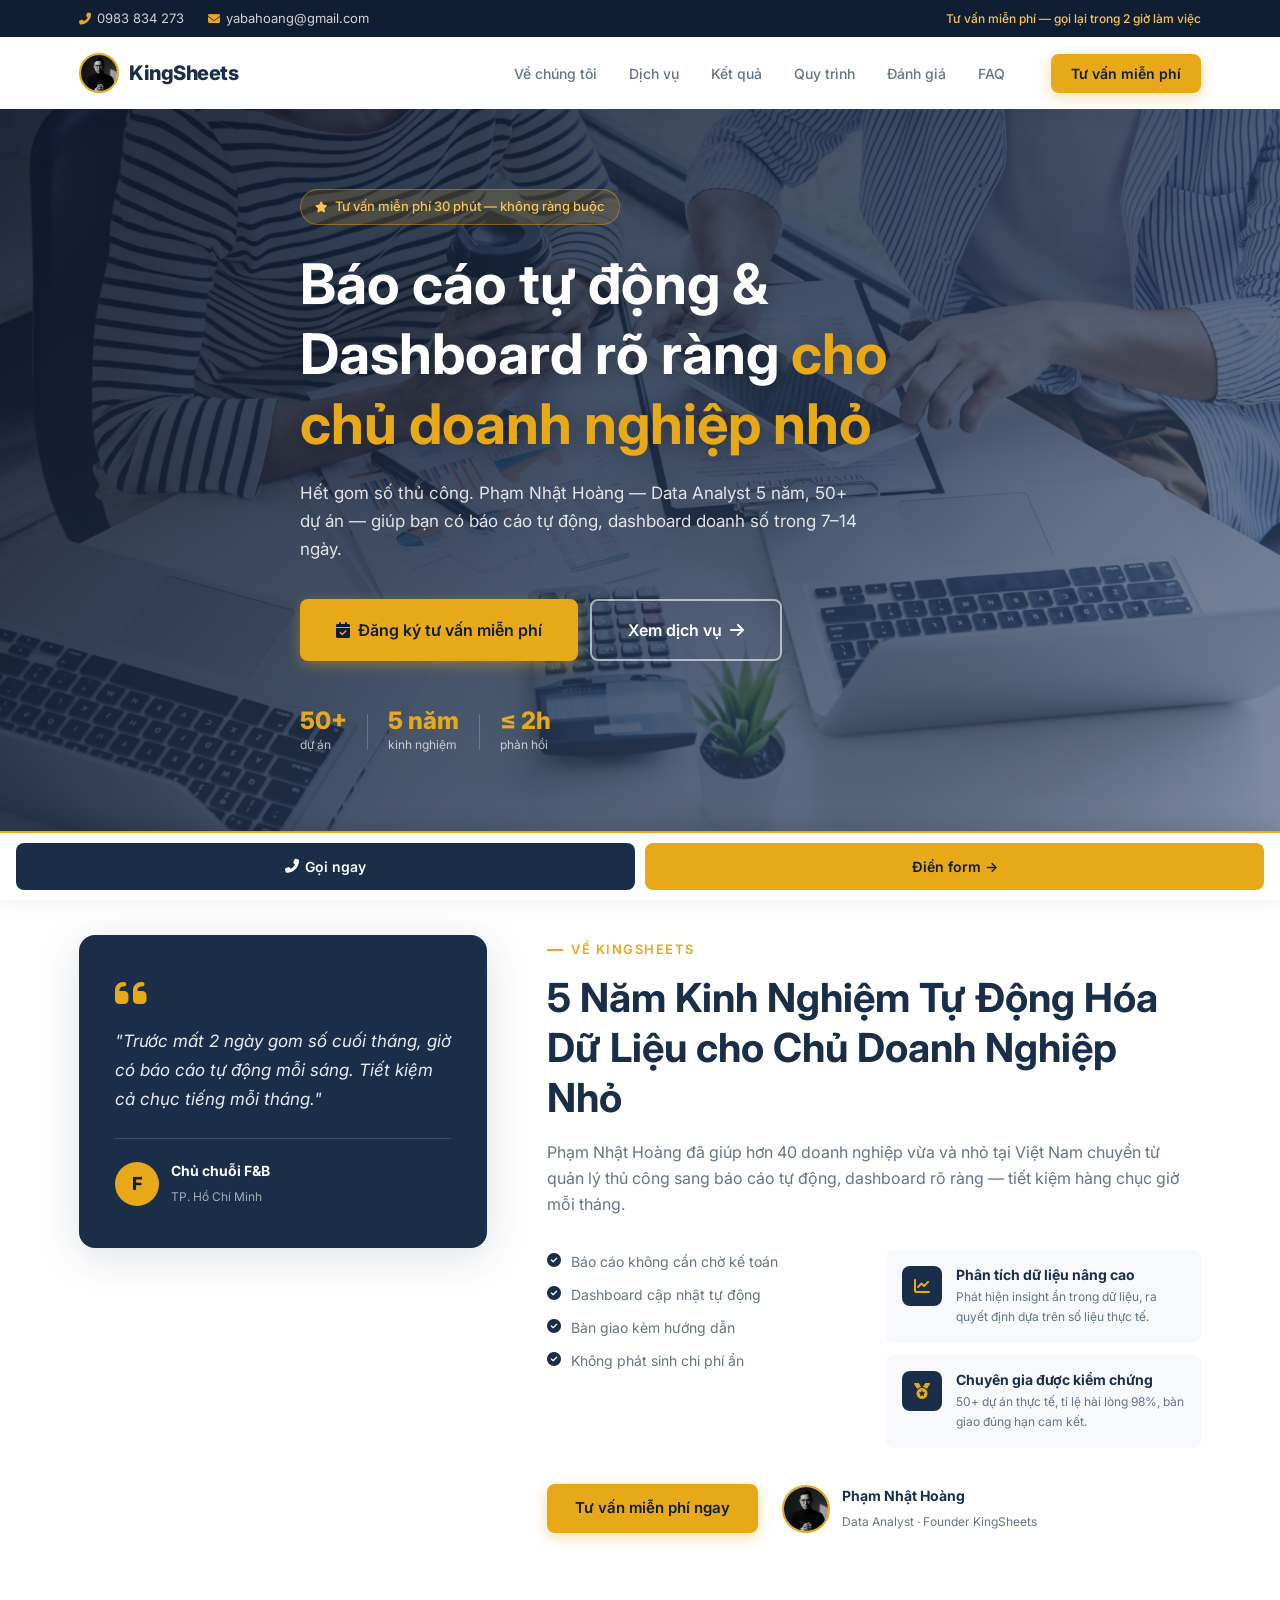
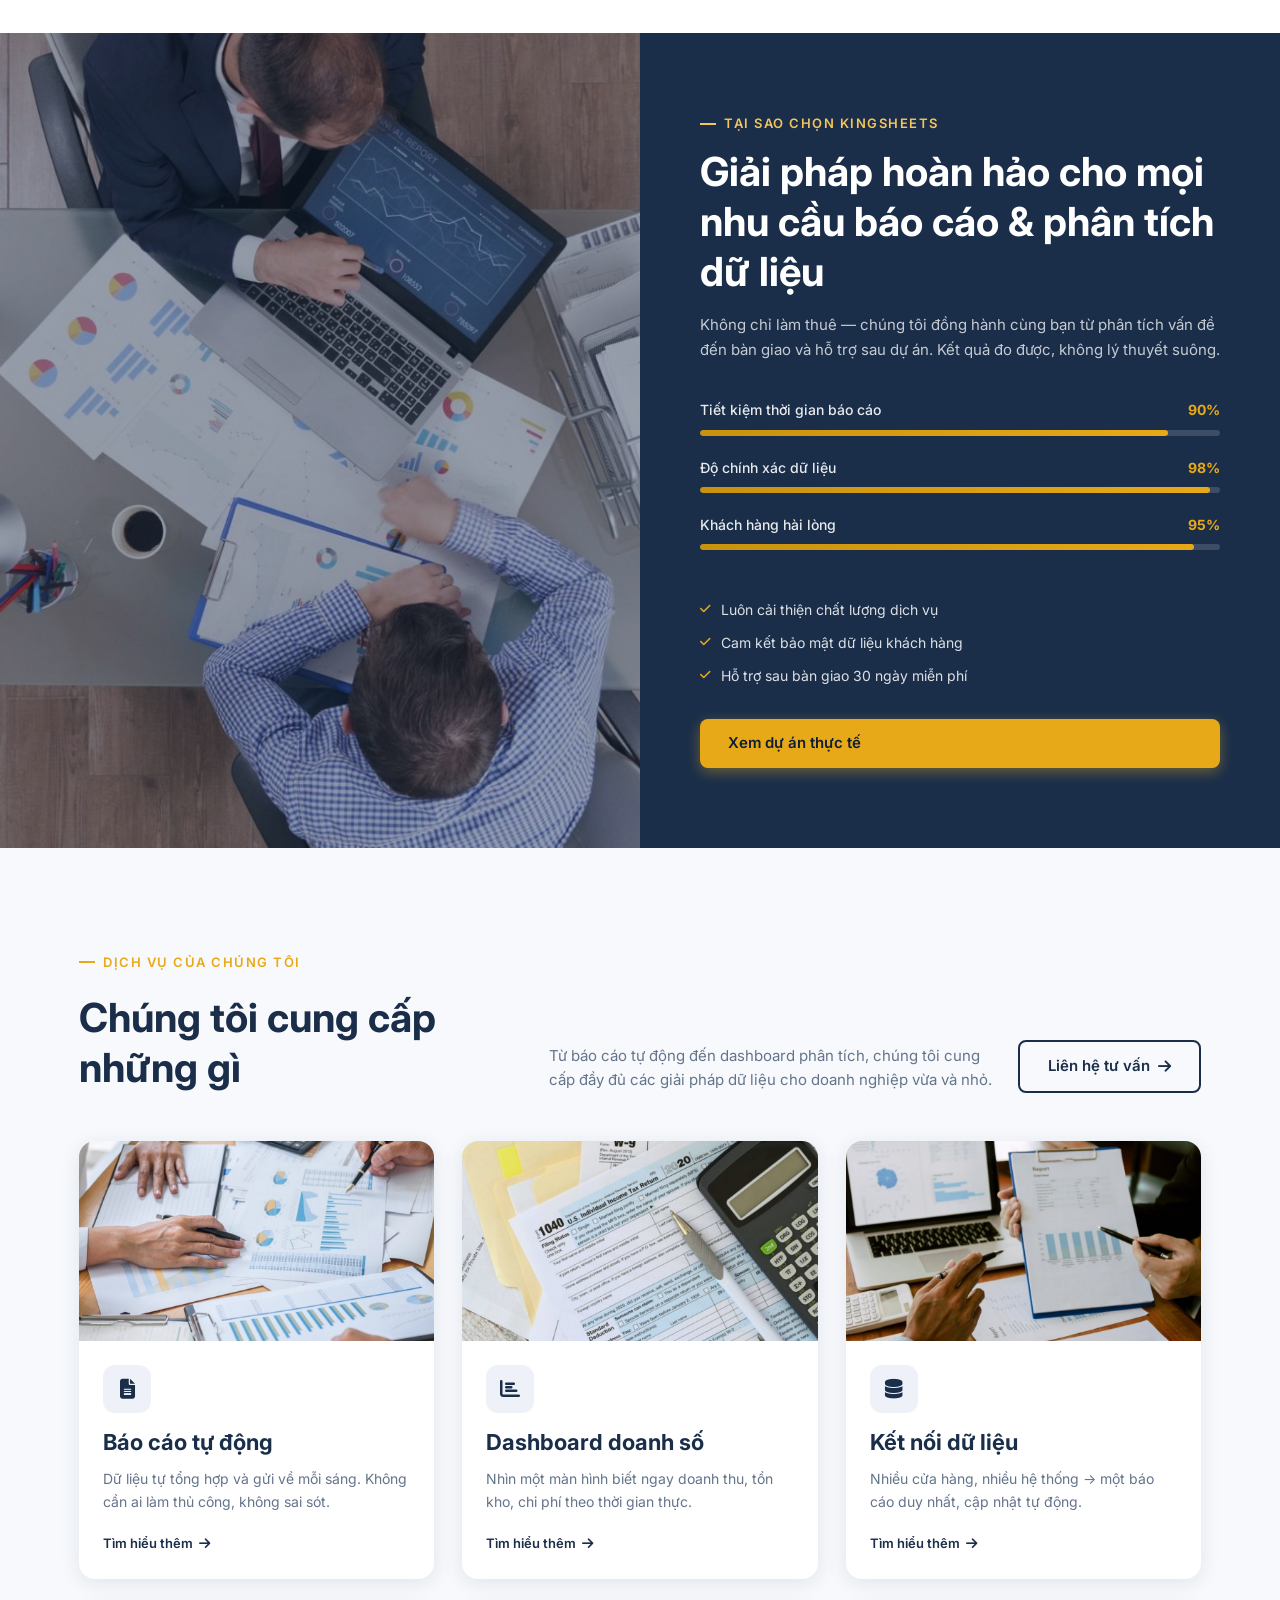
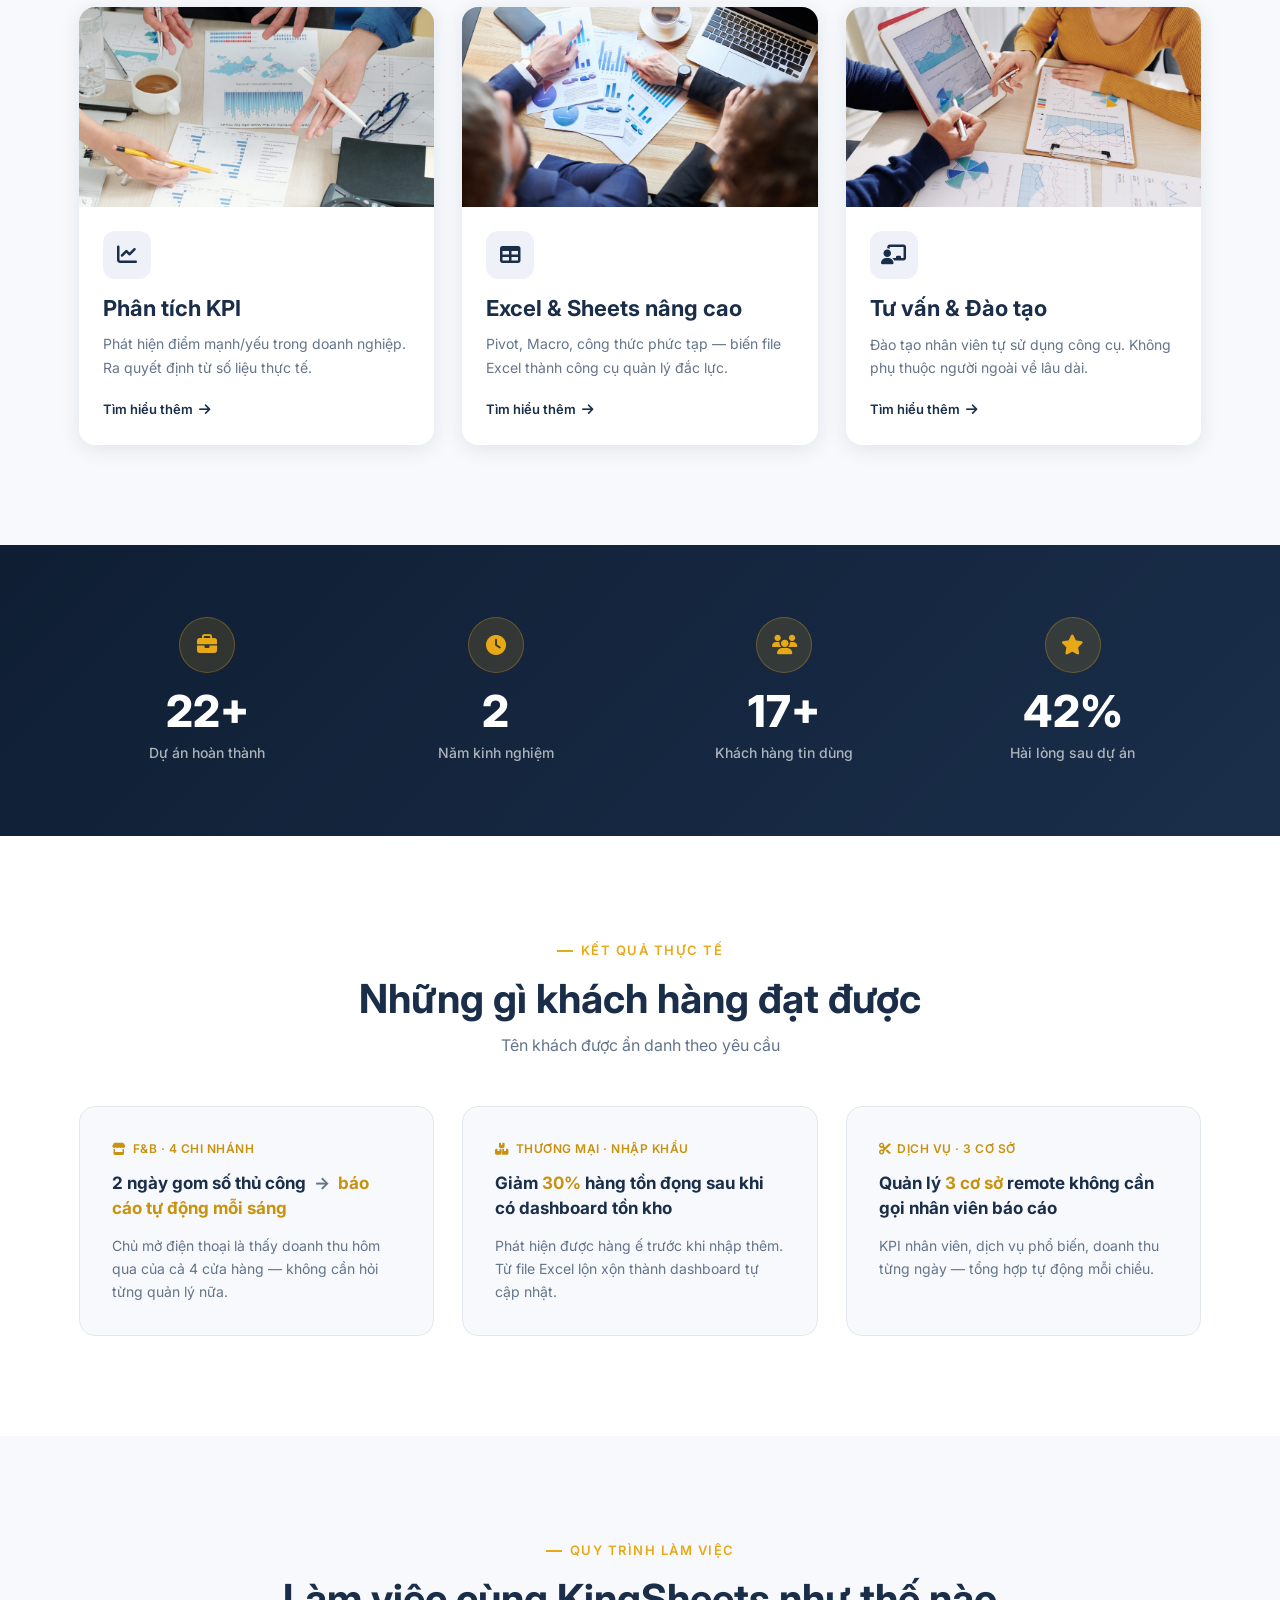
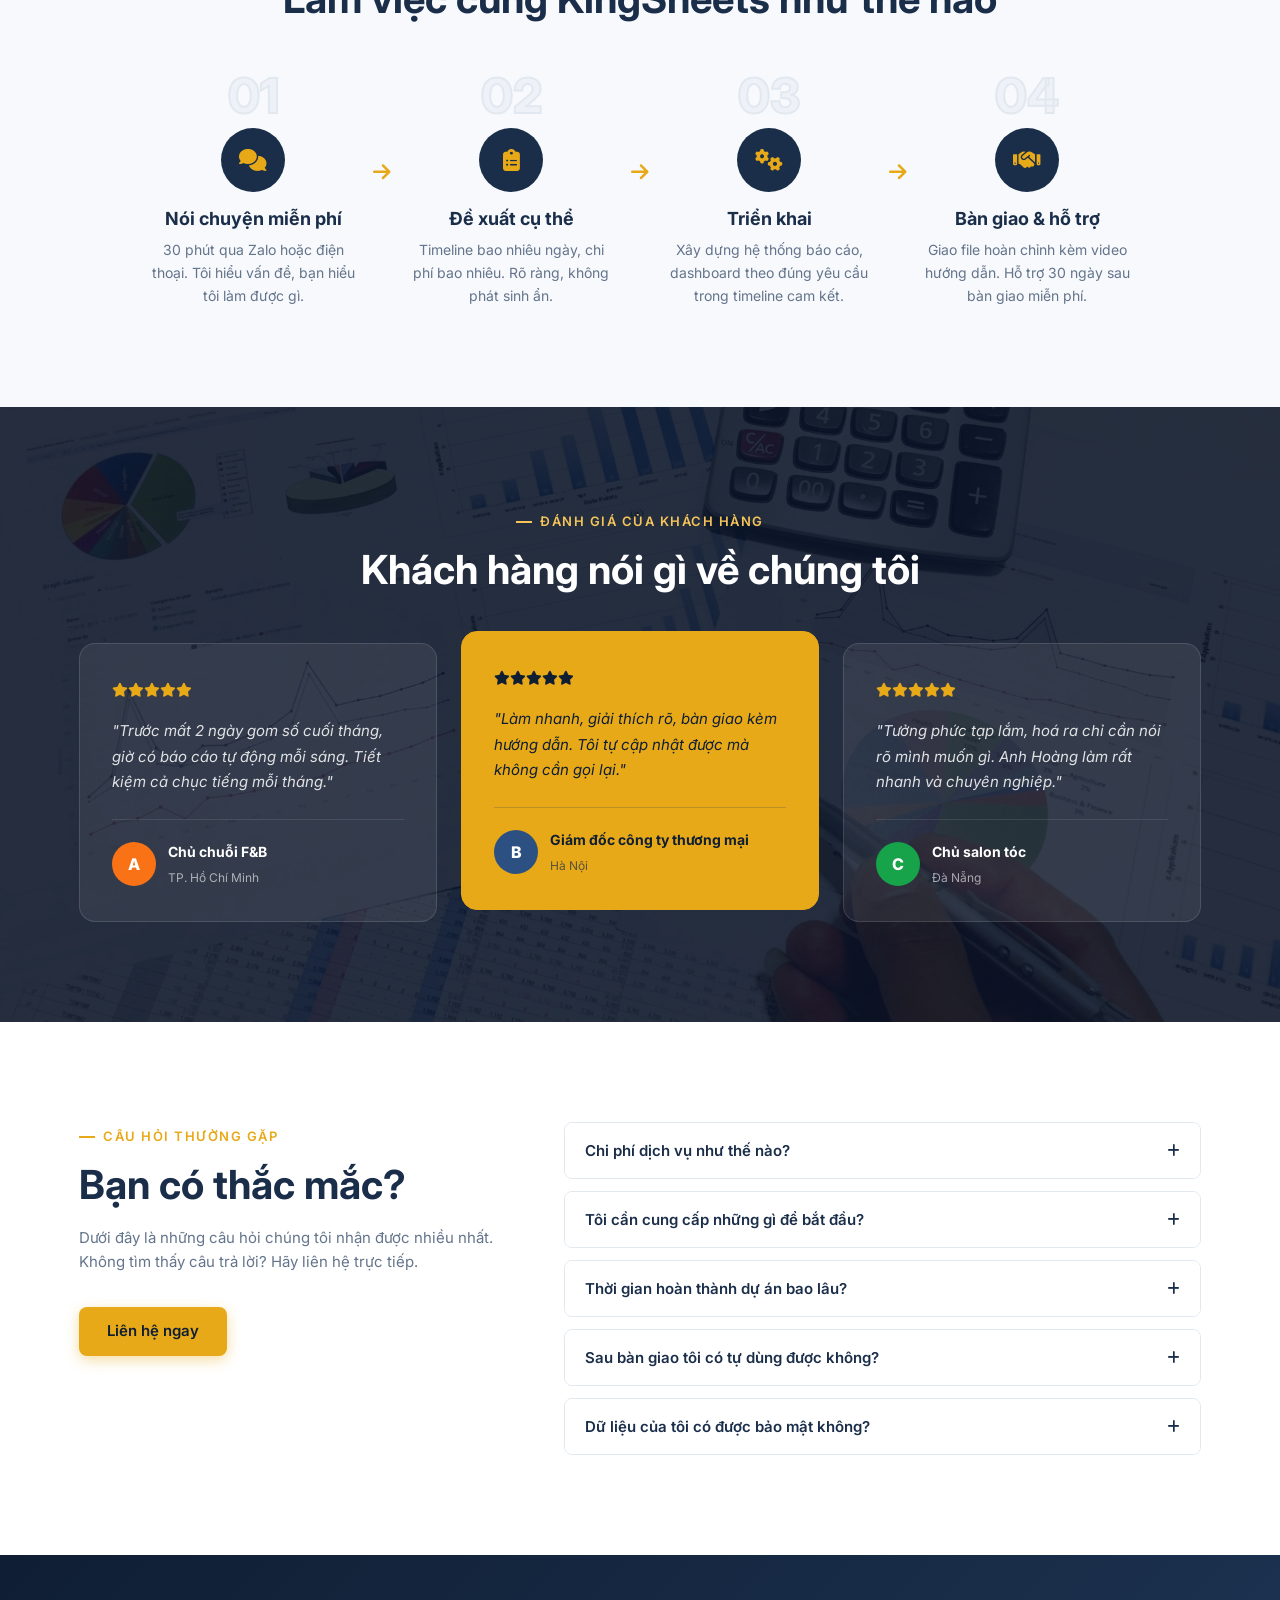
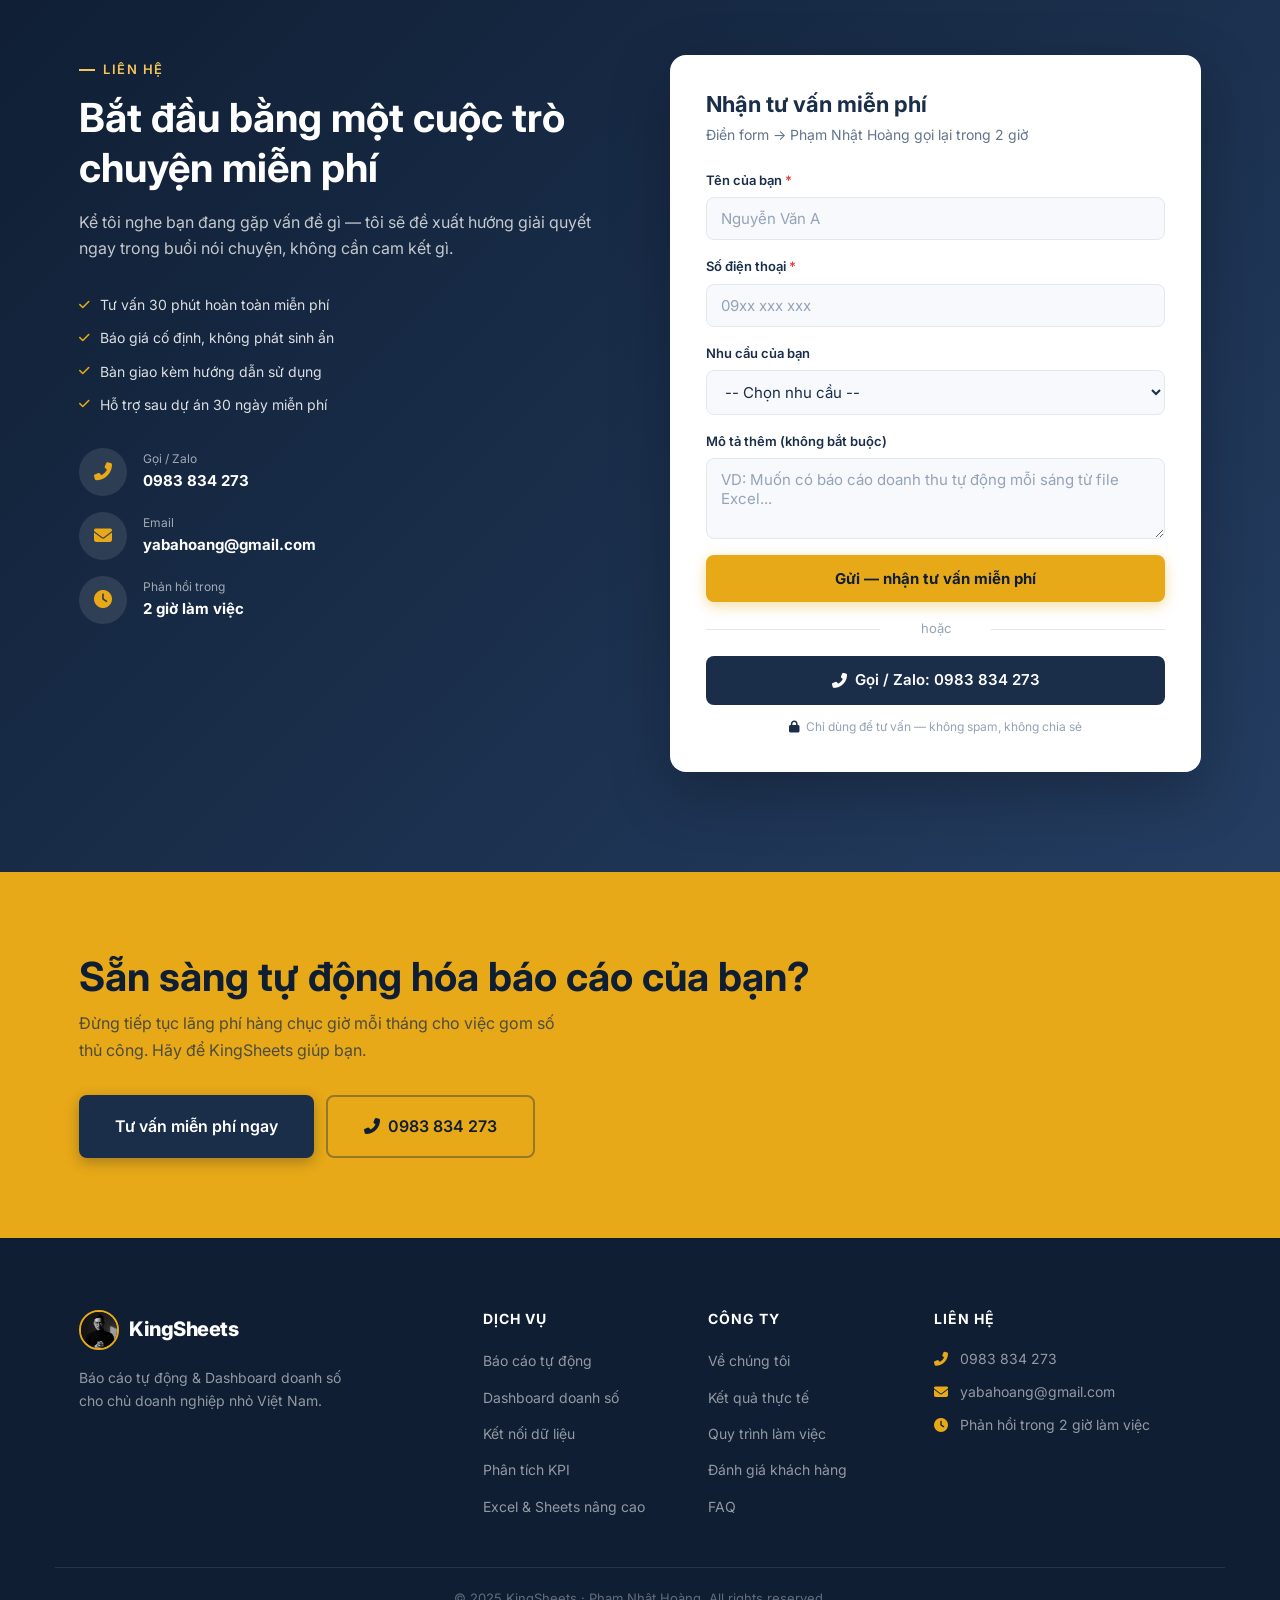
==== commit 19e775ae: "feat: rebuild website with Bizkeep-style multi-section layout Complete redesign inspired by Bizkeep " ====
--- a/index.html
+++ b/index.html
@@ -2,41 +2,17 @@
 <html lang="vi">
 <head>
   <meta charset="utf-8" />
-  <meta name="viewport" content="width=device-width,initial-scale=1" />
+  <meta name="viewport" content="width=device-width, initial-scale=1, maximum-scale=1" />
   <title>Báo cáo tự động & Dashboard — KingSheets · Phạm Nhật Hoàng</title>
   <meta name="description" content="Hết gom số thủ công. Phạm Nhật Hoàng — Data Analyst 5 năm, 50+ dự án — giúp chủ SME có báo cáo tự động, dashboard doanh số. Tư vấn miễn phí, gọi lại trong 2 giờ." />
   <link rel="preconnect" href="https://fonts.gstatic.com" crossorigin>
-  <link href="https://fonts.googleapis.com/css2?family=Inter:wght@400;600;700;800&display=swap" rel="stylesheet">
+  <link href="https://fonts.googleapis.com/css2?family=Inter:wght@400;500;600;700;800&display=swap" rel="stylesheet">
+  <link rel="stylesheet" href="https://cdnjs.cloudflare.com/ajax/libs/font-awesome/6.4.0/css/all.min.css">
   <link rel="stylesheet" href="styles.css" />
   <link rel="canonical" href="https://yabahoang3007.github.io/kingsheets/" />
 
-  <!-- Favicon — sắc nét mọi kích thước -->
-  <link rel="icon" href="data:image/svg+xml,<svg xmlns='http://www.w3.org/2000/svg' viewBox='0 0 32 32'><rect width='32' height='32' rx='7' fill='%230b1220'/><text x='16' y='23' font-family='Inter,system-ui,sans-serif' font-size='20' font-weight='800' fill='%232dd4bf' text-anchor='middle'>K</text></svg>">
+  <link rel="icon" href="data:image/svg+xml,<svg xmlns='http://www.w3.org/2000/svg' viewBox='0 0 32 32'><rect width='32' height='32' rx='7' fill='%231a2e4a'/><text x='16' y='23' font-family='Inter,system-ui,sans-serif' font-size='20' font-weight='800' fill='%23e8a918' text-anchor='middle'>K</text></svg>">
   <link rel="apple-touch-icon" href="avt.jpg">
-
-  <!-- =============================================
-       FACEBOOK PIXEL — dán mã pixel của bạn vào đây
-       ============================================= -->
-  <!--
-  <script>
-    !function(f,b,e,v,n,t,s){...}(window,document,'script','https://connect.facebook.net/en_US/fbevents.js');
-    fbq('init', 'YOUR_PIXEL_ID');
-    fbq('track', 'PageView');
-  </script>
-  -->
-
-  <!-- =============================================
-       GOOGLE ADS / GA4 — dán mã tracking vào đây
-       ============================================= -->
-  <!--
-  <script async src="https://www.googletagmanager.com/gtag/js?id=AW-XXXXXXXXX"></script>
-  <script>
-    window.dataLayer = window.dataLayer || [];
-    function gtag(){dataLayer.push(arguments);}
-    gtag('js', new Date());
-    gtag('config', 'AW-XXXXXXXXX');
-  </script>
-  -->
 
   <meta property="og:title" content="Báo cáo tự động & Dashboard cho doanh nghiệp nhỏ — KingSheets" />
   <meta property="og:description" content="Phạm Nhật Hoàng · 5 năm · 50+ dự án. Tư vấn miễn phí — gọi lại trong 2 giờ." />
@@ -46,313 +22,659 @@
   <script type="application/ld+json">
   {"@context":"https://schema.org","@type":"Person","name":"Phạm Nhật Hoàng","jobTitle":"Data Analyst","telephone":"+84983834273","url":"https://yabahoang3007.github.io/kingsheets/"}
   </script>
+
+  <!--
+  Facebook Pixel:
+  <script>!function(f,b,e,v,n,t,s){...}(window,document,'script','https://connect.facebook.net/en_US/fbevents.js');
+  fbq('init','YOUR_PIXEL_ID');fbq('track','PageView');</script>
+  -->
+  <!--
+  Google Ads / GA4:
+  <script async src="https://www.googletagmanager.com/gtag/js?id=AW-XXXXXXXXX"></script>
+  <script>window.dataLayer=window.dataLayer||[];function gtag(){dataLayer.push(arguments);}gtag('js',new Date());gtag('config','AW-XXXXXXXXX');</script>
+  -->
 </head>
 <body>
 
-  <!-- HEADER: tối giản, không có nav phân tâm -->
-  <header class="lp-header">
-    <div class="container lp-header-row">
-      <a class="brand" href="#" aria-label="KingSheets">
+<!-- ===== TOP BAR ===== -->
+<div class="topbar">
+  <div class="container topbar-inner">
+    <div class="topbar-left">
+      <a href="tel:0983834273" class="topbar-link"><i class="fas fa-phone-alt"></i> 0983 834 273</a>
+      <a href="mailto:yabahoang@gmail.com" class="topbar-link"><i class="fas fa-envelope"></i> yabahoang@gmail.com</a>
+    </div>
+    <div class="topbar-right">
+      <span class="topbar-promo">Tư vấn miễn phí — gọi lại trong 2 giờ làm việc</span>
+    </div>
+  </div>
+</div>
+
+<!-- ===== HEADER ===== -->
+<header class="site-header" id="site-header">
+  <div class="container header-inner">
+    <a class="brand" href="#top" aria-label="KingSheets">
+      <img src="avt.jpg" alt="KingSheets" class="brand-logo">
+      <span class="brand-name">KingSheets</span>
+    </a>
+    <nav class="main-nav" id="main-nav">
+      <ul>
+        <li><a href="#about">Về chúng tôi</a></li>
+        <li><a href="#services">Dịch vụ</a></li>
+        <li><a href="#cases">Kết quả</a></li>
+        <li><a href="#process">Quy trình</a></li>
+        <li><a href="#reviews">Đánh giá</a></li>
+        <li><a href="#faq">FAQ</a></li>
+      </ul>
+    </nav>
+    <a href="#contact" class="btn btn-gold btn-sm nav-cta">Tư vấn miễn phí</a>
+    <button class="hamburger" id="hamburger" aria-label="Mở menu" aria-expanded="false">
+      <span></span><span></span><span></span>
+    </button>
+  </div>
+</header>
+
+<main>
+
+<!-- ===== HERO ===== -->
+<section class="hero-section" id="top" style="background-image: url('hero-bg.jpg')">
+  <div class="hero-overlay"></div>
+  <div class="container hero-inner">
+    <div class="hero-content">
+      <span class="hero-badge"><i class="fas fa-star"></i> Tư vấn miễn phí 30 phút — không ràng buộc</span>
+      <h1>Báo cáo tự động &amp; Dashboard rõ ràng <span class="text-gold">cho chủ doanh nghiệp nhỏ</span></h1>
+      <p class="hero-desc">Hết gom số thủ công. Phạm Nhật Hoàng — Data Analyst 5 năm, 50+ dự án — giúp bạn có báo cáo tự động, dashboard doanh số trong 7–14 ngày.</p>
+      <div class="hero-ctas">
+        <a href="#contact" class="btn btn-gold btn-lg">
+          <i class="fas fa-calendar-check"></i> Đăng ký tư vấn miễn phí
+        </a>
+        <a href="#services" class="btn btn-outline-white btn-lg">
+          Xem dịch vụ <i class="fas fa-arrow-right"></i>
+        </a>
+      </div>
+      <div class="hero-stats">
+        <div class="hero-stat"><strong>50+</strong><span>dự án</span></div>
+        <div class="hero-stat-sep"></div>
+        <div class="hero-stat"><strong>5 năm</strong><span>kinh nghiệm</span></div>
+        <div class="hero-stat-sep"></div>
+        <div class="hero-stat"><strong>≤ 2h</strong><span>phản hồi</span></div>
+      </div>
+    </div>
+  </div>
+</section>
+
+<!-- ===== ABOUT ===== -->
+<section class="about-section reveal" id="about">
+  <div class="container about-inner">
+
+    <div class="about-left">
+      <div class="testi-featured">
+        <div class="testi-featured-quote"><i class="fas fa-quote-left"></i></div>
+        <blockquote>"Trước mất 2 ngày gom số cuối tháng, giờ có báo cáo tự động mỗi sáng. Tiết kiệm cả chục tiếng mỗi tháng."</blockquote>
+        <div class="testi-featured-author">
+          <div class="testi-featured-avatar">F</div>
+          <div>
+            <strong>Chủ chuỗi F&amp;B</strong>
+            <span>TP. Hồ Chí Minh</span>
+          </div>
+        </div>
+      </div>
+    </div>
+
+    <div class="about-right">
+      <div class="section-subtitle">Về KingSheets</div>
+      <h2>5 Năm Kinh Nghiệm Tự Động Hóa Dữ Liệu cho Chủ Doanh Nghiệp Nhỏ</h2>
+      <p class="about-desc">Phạm Nhật Hoàng đã giúp hơn 40 doanh nghiệp vừa và nhỏ tại Việt Nam chuyển từ quản lý thủ công sang báo cáo tự động, dashboard rõ ràng — tiết kiệm hàng chục giờ mỗi tháng.</p>
+
+      <div class="about-features">
+        <div class="about-features-col">
+          <ul class="check-list-navy">
+            <li><i class="fas fa-check-circle"></i> Báo cáo không cần chờ kế toán</li>
+            <li><i class="fas fa-check-circle"></i> Dashboard cập nhật tự động</li>
+            <li><i class="fas fa-check-circle"></i> Bàn giao kèm hướng dẫn</li>
+            <li><i class="fas fa-check-circle"></i> Không phát sinh chi phí ẩn</li>
+          </ul>
+        </div>
+        <div class="about-features-col">
+          <div class="feature-highlight">
+            <div class="feature-highlight-icon"><i class="fas fa-chart-line"></i></div>
+            <div>
+              <h4>Phân tích dữ liệu nâng cao</h4>
+              <p>Phát hiện insight ẩn trong dữ liệu, ra quyết định dựa trên số liệu thực tế.</p>
+            </div>
+          </div>
+          <div class="feature-highlight">
+            <div class="feature-highlight-icon"><i class="fas fa-medal"></i></div>
+            <div>
+              <h4>Chuyên gia được kiểm chứng</h4>
+              <p>50+ dự án thực tế, tỉ lệ hài lòng 98%, bàn giao đúng hạn cam kết.</p>
+            </div>
+          </div>
+        </div>
+      </div>
+
+      <div class="about-footer">
+        <a href="#contact" class="btn btn-gold">Tư vấn miễn phí ngay</a>
+        <div class="ceo-info">
+          <img src="avt.jpg" alt="Phạm Nhật Hoàng" class="ceo-avatar">
+          <div>
+            <strong>Phạm Nhật Hoàng</strong>
+            <span>Data Analyst · Founder KingSheets</span>
+          </div>
+        </div>
+      </div>
+    </div>
+
+  </div>
+</section>
+
+<!-- ===== WHO WE ARE ===== -->
+<section class="who-section">
+  <div class="who-image-col" style="background-image: url('who-bg.jpg')">
+    <div class="who-image-overlay"></div>
+  </div>
+  <div class="who-content-col">
+    <div class="section-subtitle light">Tại sao chọn KingSheets</div>
+    <h2>Giải pháp hoàn hảo cho mọi nhu cầu báo cáo &amp; phân tích dữ liệu</h2>
+    <p>Không chỉ làm thuê — chúng tôi đồng hành cùng bạn từ phân tích vấn đề đến bàn giao và hỗ trợ sau dự án. Kết quả đo được, không lý thuyết suông.</p>
+    <div class="progress-bars">
+      <div class="progress-item">
+        <div class="progress-header">
+          <span>Tiết kiệm thời gian báo cáo</span>
+          <span class="progress-pct">90%</span>
+        </div>
+        <div class="progress-bar-track"><div class="progress-bar-fill" data-width="90"></div></div>
+      </div>
+      <div class="progress-item">
+        <div class="progress-header">
+          <span>Độ chính xác dữ liệu</span>
+          <span class="progress-pct">98%</span>
+        </div>
+        <div class="progress-bar-track"><div class="progress-bar-fill" data-width="98"></div></div>
+      </div>
+      <div class="progress-item">
+        <div class="progress-header">
+          <span>Khách hàng hài lòng</span>
+          <span class="progress-pct">95%</span>
+        </div>
+        <div class="progress-bar-track"><div class="progress-bar-fill" data-width="95"></div></div>
+      </div>
+    </div>
+    <ul class="check-list-gold">
+      <li><i class="fas fa-check"></i> Luôn cải thiện chất lượng dịch vụ</li>
+      <li><i class="fas fa-check"></i> Cam kết bảo mật dữ liệu khách hàng</li>
+      <li><i class="fas fa-check"></i> Hỗ trợ sau bàn giao 30 ngày miễn phí</li>
+    </ul>
+    <a href="#contact" class="btn btn-gold">Xem dự án thực tế</a>
+  </div>
+</section>
+
+<!-- ===== SERVICES ===== -->
+<section class="services-section reveal" id="services">
+  <div class="container">
+    <div class="section-header-row">
+      <div class="section-header-left">
+        <div class="section-subtitle">Dịch vụ của chúng tôi</div>
+        <h2>Chúng tôi cung cấp những gì</h2>
+      </div>
+      <div class="section-header-center">
+        <p>Từ báo cáo tự động đến dashboard phân tích, chúng tôi cung cấp đầy đủ các giải pháp dữ liệu cho doanh nghiệp vừa và nhỏ.</p>
+      </div>
+      <div class="section-header-right">
+        <a href="#contact" class="btn btn-outline-navy">Liên hệ tư vấn <i class="fas fa-arrow-right"></i></a>
+      </div>
+    </div>
+
+    <div class="services-grid reveal-stagger">
+      <div class="service-card">
+        <div class="service-card-img">
+          <img src="service-1.jpg" alt="Báo cáo tự động" loading="lazy">
+        </div>
+        <div class="service-card-body">
+          <div class="service-icon"><i class="fas fa-file-alt"></i></div>
+          <h3>Báo cáo tự động</h3>
+          <p>Dữ liệu tự tổng hợp và gửi về mỗi sáng. Không cần ai làm thủ công, không sai sót.</p>
+          <a href="#contact" class="service-link">Tìm hiểu thêm <i class="fas fa-arrow-right"></i></a>
+        </div>
+      </div>
+
+      <div class="service-card">
+        <div class="service-card-img">
+          <img src="service-2.jpg" alt="Dashboard doanh số" loading="lazy">
+        </div>
+        <div class="service-card-body">
+          <div class="service-icon"><i class="fas fa-chart-bar"></i></div>
+          <h3>Dashboard doanh số</h3>
+          <p>Nhìn một màn hình biết ngay doanh thu, tồn kho, chi phí theo thời gian thực.</p>
+          <a href="#contact" class="service-link">Tìm hiểu thêm <i class="fas fa-arrow-right"></i></a>
+        </div>
+      </div>
+
+      <div class="service-card">
+        <div class="service-card-img">
+          <img src="service-3.jpg" alt="Kết nối dữ liệu" loading="lazy">
+        </div>
+        <div class="service-card-body">
+          <div class="service-icon"><i class="fas fa-database"></i></div>
+          <h3>Kết nối dữ liệu</h3>
+          <p>Nhiều cửa hàng, nhiều hệ thống → một báo cáo duy nhất, cập nhật tự động.</p>
+          <a href="#contact" class="service-link">Tìm hiểu thêm <i class="fas fa-arrow-right"></i></a>
+        </div>
+      </div>
+
+      <div class="service-card">
+        <div class="service-card-img">
+          <img src="service-4.jpg" alt="Phân tích KPI" loading="lazy">
+        </div>
+        <div class="service-card-body">
+          <div class="service-icon"><i class="fas fa-chart-line"></i></div>
+          <h3>Phân tích KPI</h3>
+          <p>Phát hiện điểm mạnh/yếu trong doanh nghiệp. Ra quyết định từ số liệu thực tế.</p>
+          <a href="#contact" class="service-link">Tìm hiểu thêm <i class="fas fa-arrow-right"></i></a>
+        </div>
+      </div>
+
+      <div class="service-card">
+        <div class="service-card-img">
+          <img src="service-5.jpg" alt="Excel & Sheets nâng cao" loading="lazy">
+        </div>
+        <div class="service-card-body">
+          <div class="service-icon"><i class="fas fa-table"></i></div>
+          <h3>Excel &amp; Sheets nâng cao</h3>
+          <p>Pivot, Macro, công thức phức tạp — biến file Excel thành công cụ quản lý đắc lực.</p>
+          <a href="#contact" class="service-link">Tìm hiểu thêm <i class="fas fa-arrow-right"></i></a>
+        </div>
+      </div>
+
+      <div class="service-card">
+        <div class="service-card-img">
+          <img src="service-6.jpg" alt="Tư vấn & Đào tạo" loading="lazy">
+        </div>
+        <div class="service-card-body">
+          <div class="service-icon"><i class="fas fa-chalkboard-teacher"></i></div>
+          <h3>Tư vấn &amp; Đào tạo</h3>
+          <p>Đào tạo nhân viên tự sử dụng công cụ. Không phụ thuộc người ngoài về lâu dài.</p>
+          <a href="#contact" class="service-link">Tìm hiểu thêm <i class="fas fa-arrow-right"></i></a>
+        </div>
+      </div>
+    </div>
+  </div>
+</section>
+
+<!-- ===== STATS ===== -->
+<section class="stats-section">
+  <div class="container stats-grid">
+    <div class="stat-item">
+      <div class="stat-icon"><i class="fas fa-briefcase"></i></div>
+      <div class="stat-number"><span class="counter" data-target="50">0</span>+</div>
+      <div class="stat-label">Dự án hoàn thành</div>
+    </div>
+    <div class="stat-item">
+      <div class="stat-icon"><i class="fas fa-clock"></i></div>
+      <div class="stat-number"><span class="counter" data-target="5">0</span></div>
+      <div class="stat-label">Năm kinh nghiệm</div>
+    </div>
+    <div class="stat-item">
+      <div class="stat-icon"><i class="fas fa-users"></i></div>
+      <div class="stat-number"><span class="counter" data-target="40">0</span>+</div>
+      <div class="stat-label">Khách hàng tin dùng</div>
+    </div>
+    <div class="stat-item">
+      <div class="stat-icon"><i class="fas fa-star"></i></div>
+      <div class="stat-number"><span class="counter" data-target="98">0</span>%</div>
+      <div class="stat-label">Hài lòng sau dự án</div>
+    </div>
+  </div>
+</section>
+
+<!-- ===== CASES ===== -->
+<section class="cases-section reveal" id="cases">
+  <div class="container">
+    <div class="section-center-header">
+      <div class="section-subtitle">Kết quả thực tế</div>
+      <h2>Những gì khách hàng đạt được</h2>
+      <p>Tên khách được ẩn danh theo yêu cầu</p>
+    </div>
+    <div class="cases-grid">
+      <div class="case-card">
+        <div class="case-tag"><i class="fas fa-store"></i> F&amp;B · 4 chi nhánh</div>
+        <div class="case-result">2 ngày gom số thủ công <span class="arrow">→</span> <span class="accent">báo cáo tự động mỗi sáng</span></div>
+        <p>Chủ mở điện thoại là thấy doanh thu hôm qua của cả 4 cửa hàng — không cần hỏi từng quản lý nữa.</p>
+      </div>
+      <div class="case-card">
+        <div class="case-tag"><i class="fas fa-boxes"></i> Thương mại · Nhập khẩu</div>
+        <div class="case-result">Giảm <span class="accent">30%</span> hàng tồn đọng sau khi có dashboard tồn kho</div>
+        <p>Phát hiện được hàng ế trước khi nhập thêm. Từ file Excel lộn xộn thành dashboard tự cập nhật.</p>
+      </div>
+      <div class="case-card">
+        <div class="case-tag"><i class="fas fa-cut"></i> Dịch vụ · 3 cơ sở</div>
+        <div class="case-result">Quản lý <span class="accent">3 cơ sở</span> remote không cần gọi nhân viên báo cáo</div>
+        <p>KPI nhân viên, dịch vụ phổ biến, doanh thu từng ngày — tổng hợp tự động mỗi chiều.</p>
+      </div>
+    </div>
+  </div>
+</section>
+
+<!-- ===== PROCESS ===== -->
+<section class="process-section reveal" id="process">
+  <div class="container">
+    <div class="section-center-header">
+      <div class="section-subtitle">Quy trình làm việc</div>
+      <h2>Làm việc cùng KingSheets như thế nào</h2>
+    </div>
+    <div class="process-grid">
+      <div class="process-step">
+        <div class="process-num">01</div>
+        <div class="process-icon"><i class="fas fa-comments"></i></div>
+        <h3>Nói chuyện miễn phí</h3>
+        <p>30 phút qua Zalo hoặc điện thoại. Tôi hiểu vấn đề, bạn hiểu tôi làm được gì.</p>
+      </div>
+      <div class="process-connector"><i class="fas fa-arrow-right"></i></div>
+      <div class="process-step">
+        <div class="process-num">02</div>
+        <div class="process-icon"><i class="fas fa-clipboard-list"></i></div>
+        <h3>Đề xuất cụ thể</h3>
+        <p>Timeline bao nhiêu ngày, chi phí bao nhiêu. Rõ ràng, không phát sinh ẩn.</p>
+      </div>
+      <div class="process-connector"><i class="fas fa-arrow-right"></i></div>
+      <div class="process-step">
+        <div class="process-num">03</div>
+        <div class="process-icon"><i class="fas fa-cogs"></i></div>
+        <h3>Triển khai</h3>
+        <p>Xây dựng hệ thống báo cáo, dashboard theo đúng yêu cầu trong timeline cam kết.</p>
+      </div>
+      <div class="process-connector"><i class="fas fa-arrow-right"></i></div>
+      <div class="process-step">
+        <div class="process-num">04</div>
+        <div class="process-icon"><i class="fas fa-handshake"></i></div>
+        <h3>Bàn giao &amp; hỗ trợ</h3>
+        <p>Giao file hoàn chỉnh kèm video hướng dẫn. Hỗ trợ 30 ngày sau bàn giao miễn phí.</p>
+      </div>
+    </div>
+  </div>
+</section>
+
+<!-- ===== TESTIMONIALS ===== -->
+<section class="testimonials-section reveal" id="reviews" style="background-image: url('testi-bg.jpg')">
+  <div class="testimonials-overlay"></div>
+  <div class="container">
+    <div class="section-center-header light">
+      <div class="section-subtitle light">Đánh giá của khách hàng</div>
+      <h2>Khách hàng nói gì về chúng tôi</h2>
+    </div>
+    <div class="testimonials-grid">
+      <div class="testi-card">
+        <div class="testi-stars">
+          <i class="fas fa-star"></i><i class="fas fa-star"></i><i class="fas fa-star"></i><i class="fas fa-star"></i><i class="fas fa-star"></i>
+        </div>
+        <blockquote>"Trước mất 2 ngày gom số cuối tháng, giờ có báo cáo tự động mỗi sáng. Tiết kiệm cả chục tiếng mỗi tháng."</blockquote>
+        <div class="testi-author">
+          <div class="testi-avatar testi-avatar-orange">A</div>
+          <div>
+            <strong>Chủ chuỗi F&amp;B</strong>
+            <span>TP. Hồ Chí Minh</span>
+          </div>
+        </div>
+      </div>
+      <div class="testi-card featured">
+        <div class="testi-stars">
+          <i class="fas fa-star"></i><i class="fas fa-star"></i><i class="fas fa-star"></i><i class="fas fa-star"></i><i class="fas fa-star"></i>
+        </div>
+        <blockquote>"Làm nhanh, giải thích rõ, bàn giao kèm hướng dẫn. Tôi tự cập nhật được mà không cần gọi lại."</blockquote>
+        <div class="testi-author">
+          <div class="testi-avatar testi-avatar-blue">B</div>
+          <div>
+            <strong>Giám đốc công ty thương mại</strong>
+            <span>Hà Nội</span>
+          </div>
+        </div>
+      </div>
+      <div class="testi-card">
+        <div class="testi-stars">
+          <i class="fas fa-star"></i><i class="fas fa-star"></i><i class="fas fa-star"></i><i class="fas fa-star"></i><i class="fas fa-star"></i>
+        </div>
+        <blockquote>"Tưởng phức tạp lắm, hoá ra chỉ cần nói rõ mình muốn gì. Anh Hoàng làm rất nhanh và chuyên nghiệp."</blockquote>
+        <div class="testi-author">
+          <div class="testi-avatar testi-avatar-green">C</div>
+          <div>
+            <strong>Chủ salon tóc</strong>
+            <span>Đà Nẵng</span>
+          </div>
+        </div>
+      </div>
+    </div>
+  </div>
+</section>
+
+<!-- ===== FAQ ===== -->
+<section class="faq-section reveal" id="faq">
+  <div class="container faq-inner">
+    <div class="faq-left">
+      <div class="section-subtitle">Câu hỏi thường gặp</div>
+      <h2>Bạn có thắc mắc?</h2>
+      <p>Dưới đây là những câu hỏi chúng tôi nhận được nhiều nhất. Không tìm thấy câu trả lời? Hãy liên hệ trực tiếp.</p>
+      <a href="#contact" class="btn btn-gold">Liên hệ ngay</a>
+    </div>
+    <div class="faq-right">
+      <div class="accordion">
+        <div class="accordion-item">
+          <button class="accordion-btn">
+            Chi phí dịch vụ như thế nào? <i class="fas fa-plus accordion-icon"></i>
+          </button>
+          <div class="accordion-content">
+            <p>Chi phí phụ thuộc vào độ phức tạp và phạm vi dự án. Sau buổi tư vấn miễn phí, tôi sẽ báo giá cụ thể, cố định — không có phí phát sinh ẩn nào.</p>
+          </div>
+        </div>
+        <div class="accordion-item">
+          <button class="accordion-btn">
+            Tôi cần cung cấp những gì để bắt đầu? <i class="fas fa-plus accordion-icon"></i>
+          </button>
+          <div class="accordion-content">
+            <p>Chỉ cần mô tả vấn đề bạn đang gặp và chia sẻ file dữ liệu mẫu (Excel/Sheets). Tôi sẽ tư vấn phương án phù hợp nhất cho bạn.</p>
+          </div>
+        </div>
+        <div class="accordion-item">
+          <button class="accordion-btn">
+            Thời gian hoàn thành dự án bao lâu? <i class="fas fa-plus accordion-icon"></i>
+          </button>
+          <div class="accordion-content">
+            <p>Thông thường từ 7 đến 14 ngày làm việc tùy độ phức tạp. Timeline cụ thể sẽ được cam kết ngay từ đầu trong đề xuất dự án.</p>
+          </div>
+        </div>
+        <div class="accordion-item">
+          <button class="accordion-btn">
+            Sau bàn giao tôi có tự dùng được không? <i class="fas fa-plus accordion-icon"></i>
+          </button>
+          <div class="accordion-content">
+            <p>Có. Mỗi dự án đều được bàn giao kèm video hướng dẫn ngắn và tài liệu sử dụng. Ngoài ra có 30 ngày hỗ trợ miễn phí sau bàn giao.</p>
+          </div>
+        </div>
+        <div class="accordion-item">
+          <button class="accordion-btn">
+            Dữ liệu của tôi có được bảo mật không? <i class="fas fa-plus accordion-icon"></i>
+          </button>
+          <div class="accordion-content">
+            <p>Tuyệt đối. Dữ liệu của bạn chỉ được dùng để xây dựng hệ thống cho bạn. Tôi không lưu trữ hay chia sẻ với bên thứ ba.</p>
+          </div>
+        </div>
+      </div>
+    </div>
+  </div>
+</section>
+
+<!-- ===== CONTACT FORM ===== -->
+<section class="contact-section" id="contact">
+  <div class="container contact-inner">
+
+    <div class="contact-info">
+      <div class="section-subtitle light">Liên hệ</div>
+      <h2>Bắt đầu bằng một cuộc trò chuyện miễn phí</h2>
+      <p>Kể tôi nghe bạn đang gặp vấn đề gì — tôi sẽ đề xuất hướng giải quyết ngay trong buổi nói chuyện, không cần cam kết gì.</p>
+      <ul class="check-list-gold">
+        <li><i class="fas fa-check"></i> Tư vấn 30 phút hoàn toàn miễn phí</li>
+        <li><i class="fas fa-check"></i> Báo giá cố định, không phát sinh ẩn</li>
+        <li><i class="fas fa-check"></i> Bàn giao kèm hướng dẫn sử dụng</li>
+        <li><i class="fas fa-check"></i> Hỗ trợ sau dự án 30 ngày miễn phí</li>
+      </ul>
+      <div class="contact-details">
+        <a href="tel:0983834273" class="contact-detail-item">
+          <div class="contact-detail-icon"><i class="fas fa-phone-alt"></i></div>
+          <div>
+            <span>Gọi / Zalo</span>
+            <strong>0983 834 273</strong>
+          </div>
+        </a>
+        <a href="mailto:yabahoang@gmail.com" class="contact-detail-item">
+          <div class="contact-detail-icon"><i class="fas fa-envelope"></i></div>
+          <div>
+            <span>Email</span>
+            <strong>yabahoang@gmail.com</strong>
+          </div>
+        </a>
+        <div class="contact-detail-item">
+          <div class="contact-detail-icon"><i class="fas fa-clock"></i></div>
+          <div>
+            <span>Phản hồi trong</span>
+            <strong>2 giờ làm việc</strong>
+          </div>
+        </div>
+      </div>
+    </div>
+
+    <div class="contact-form-col" id="form-top">
+      <div class="form-card">
+        <h3 class="form-card-title">Nhận tư vấn miễn phí</h3>
+        <p class="form-card-note">Điền form → Phạm Nhật Hoàng gọi lại trong 2 giờ</p>
+
+        <form id="lead-form" class="lead-form" novalidate>
+          <label class="field">
+            <span class="label">Tên của bạn <span class="req">*</span></span>
+            <input name="name" type="text" required placeholder="Nguyễn Văn A" autocomplete="name" />
+          </label>
+          <label class="field">
+            <span class="label">Số điện thoại <span class="req">*</span></span>
+            <input name="phone" type="tel" required placeholder="09xx xxx xxx" autocomplete="tel" />
+          </label>
+          <label class="field">
+            <span class="label">Nhu cầu của bạn</span>
+            <select name="need_type">
+              <option value="">-- Chọn nhu cầu --</option>
+              <option value="Báo cáo tự động">Báo cáo tự động (doanh thu, tồn kho...)</option>
+              <option value="Dashboard doanh số">Dashboard doanh số theo thời gian thực</option>
+              <option value="Phân tích dữ liệu">Phân tích dữ liệu &amp; tìm insight</option>
+              <option value="Kết nối dữ liệu">Kết nối nhiều nguồn dữ liệu</option>
+              <option value="Khác">Khác</option>
+            </select>
+          </label>
+          <label class="field">
+            <span class="label">Mô tả thêm (không bắt buộc)</span>
+            <textarea name="need" rows="3" placeholder="VD: Muốn có báo cáo doanh thu tự động mỗi sáng từ file Excel..."></textarea>
+          </label>
+          <input type="hidden" name="utm_source" />
+          <input type="hidden" name="utm_medium" />
+          <input type="hidden" name="utm_campaign" />
+          <input type="hidden" name="utm_content" />
+          <input type="hidden" name="source_url" />
+          <button type="submit" class="btn-submit">
+            <span class="btn-text">Gửi — nhận tư vấn miễn phí</span>
+            <span class="btn-loading" hidden>Đang gửi...</span>
+          </button>
+        </form>
+
+        <div id="form-success" class="form-success" hidden>
+          <div class="success-icon">✓</div>
+          <h3>Đã nhận yêu cầu!</h3>
+          <p>Phạm Nhật Hoàng sẽ gọi lại trong <strong>2 giờ làm việc</strong>.</p>
+          <p>Hoặc gọi/Zalo ngay: <a href="tel:0983834273">0983 834 273</a></p>
+        </div>
+
+        <div class="form-or">hoặc</div>
+        <a href="tel:0983834273" class="btn-call">
+          <i class="fas fa-phone-alt"></i> Gọi / Zalo: 0983 834 273
+        </a>
+        <p class="privacy"><i class="fas fa-lock"></i> Chỉ dùng để tư vấn — không spam, không chia sẻ</p>
+      </div>
+    </div>
+
+  </div>
+</section>
+
+<!-- ===== BOTTOM CTA ===== -->
+<section class="bottom-cta-section" id="cta-end">
+  <div class="container bottom-cta-inner">
+    <div class="bottom-cta-text">
+      <h2>Sẵn sàng tự động hóa báo cáo của bạn?</h2>
+      <p>Đừng tiếp tục lãng phí hàng chục giờ mỗi tháng cho việc gom số thủ công. Hãy để KingSheets giúp bạn.</p>
+    </div>
+    <div class="bottom-cta-actions">
+      <a href="#contact" class="btn btn-gold btn-lg">Tư vấn miễn phí ngay</a>
+      <a href="tel:0983834273" class="btn btn-outline-white btn-lg"><i class="fas fa-phone-alt"></i> 0983 834 273</a>
+    </div>
+  </div>
+</section>
+
+</main>
+
+<!-- ===== FOOTER ===== -->
+<footer class="site-footer">
+  <div class="container footer-inner">
+    <div class="footer-brand">
+      <a href="#top" class="brand">
         <img src="avt.jpg" alt="KingSheets" class="brand-logo">
         <span class="brand-name">KingSheets</span>
       </a>
-      <a class="btn-hotline" href="tel:0983834273">
-        <svg width="16" height="16" viewBox="0 0 24 24" fill="none" stroke="currentColor" stroke-width="2.2" stroke-linecap="round"><path d="M22 16.92v3a2 2 0 0 1-2.18 2 19.79 19.79 0 0 1-8.63-3.07A19.5 19.5 0 0 1 4.69 12 19.79 19.79 0 0 1 1.61 3.18 2 2 0 0 1 3.6 1h3a2 2 0 0 1 2 1.72 12.84 12.84 0 0 0 .7 2.81 2 2 0 0 1-.45 2.11L7.91 8.6a16 16 0 0 0 6.03 6.03l.96-.96a2 2 0 0 1 2.11-.45 12.84 12.84 0 0 0 2.81.7A2 2 0 0 1 22 16.92z"/></svg>
-        0983 834 273
-      </a>
-    </div>
-  </header>
-
-  <main>
-
-    <!-- ===== HERO ===== -->
-    <section class="hero" id="top">
-      <div class="container hero-lp-grid">
-
-        <div class="hero-lp-left">
-          <span class="badge">Tư vấn miễn phí 30 phút &#8212; không ràng buộc</span>
-          <h1>Báo cáo tự động, dashboard rõ ràng &#8212; dành cho chủ doanh nghiệp nhỏ</h1>
-          <div class="hero-author">
-            <img src="avt.jpg" alt="Phạm Nhật Hoàng" class="hero-author-img">
-            <div class="hero-author-info">
-              <strong>Phạm Nhật Hoàng</strong>
-              <span>Data Analyst &middot; 5 năm &middot; 50+ dự án</span>
-            </div>
-          </div>
-          <p class="hero-sub">Gửi form &#8594; tôi gọi lại trong 2 giờ làm việc.</p>
-          <ul class="check-list">
-            <li>Hết mất 2 ngày gom số thủ công cuối tháng</li>
-            <li>Dashboard cập nhật tự động &#8212; mở ra là có ngay</li>
-            <li>Bàn giao kèm hướng dẫn, tự dùng được, không phụ thuộc</li>
-          </ul>
-          <div class="hero-proof">
-            <div class="proof-item"><strong>50+</strong><span>dự án</span></div>
-            <div class="proof-sep"></div>
-            <div class="proof-item"><strong>5 năm</strong><span>kinh nghiệm</span></div>
-            <div class="proof-sep"></div>
-            <div class="proof-item"><strong>≤ 2h</strong><span>phản hồi</span></div>
-          </div>
-        </div>
-
-        <div class="hero-lp-right" id="form-top">
-          <div class="form-card">
-            <h2 class="form-card-title">Nhận tư vấn miễn phí</h2>
-            <p class="form-card-note">Điền form &#8594; Phạm Nhật Hoàng gọi lại trong 2 giờ</p>
-
-            <form id="lead-form" class="lead-form" novalidate>
-              <label class="field">
-                <span class="label">Tên của bạn <span class="req">*</span></span>
-                <input name="name" type="text" required placeholder="Nguyễn Văn A" autocomplete="name" />
-              </label>
-              <label class="field">
-                <span class="label">Số điện thoại <span class="req">*</span></span>
-                <input name="phone" type="tel" required placeholder="09xx xxx xxx" autocomplete="tel" />
-              </label>
-              <label class="field">
-                <span class="label">Nhu cầu của bạn</span>
-                <select name="need_type">
-                  <option value="">-- Chọn nhu cầu --</option>
-                  <option value="Báo cáo tự động">Báo cáo tự động (doanh thu, tồn kho...)</option>
-                  <option value="Dashboard doanh số">Dashboard doanh số theo thời gian thực</option>
-                  <option value="Phân tích dữ liệu">Phân tích dữ liệu &amp; tìm insight</option>
-                  <option value="Kết nối dữ liệu">Kết nối nhiều nguồn dữ liệu</option>
-                  <option value="Khác">Khác</option>
-                </select>
-              </label>
-              <label class="field">
-                <span class="label">Mô tả thêm (không bắt buộc)</span>
-                <textarea name="need" rows="2" placeholder="VD: Muốn có báo cáo doanh thu tự động mỗi sáng từ file Excel..."></textarea>
-              </label>
-              <!-- UTM fields ẩn — script.js tự điền -->
-              <input type="hidden" name="utm_source" />
-              <input type="hidden" name="utm_medium" />
-              <input type="hidden" name="utm_campaign" />
-              <input type="hidden" name="utm_content" />
-              <input type="hidden" name="source_url" />
-              <button type="submit" class="btn-submit" id="submit-btn">
-                <span class="btn-text">Gửi &#8212; nhận tư vấn miễn phí</span>
-                <span class="btn-loading" hidden>Đang gửi...</span>
-              </button>
-            </form>
-
-            <div id="form-success" class="form-success" hidden>
-              <div class="success-icon">&#10003;</div>
-              <h3>Đã nhận yêu cầu!</h3>
-              <p>Phạm Nhật Hoàng sẽ gọi lại cho bạn trong <strong>2 giờ làm việc</strong>.</p>
-              <p>Hoặc gọi/Zalo ngay: <a href="tel:0983834273">0983 834 273</a></p>
-            </div>
-
-            <div class="form-or">hoặc</div>
-            <a href="tel:0983834273" class="btn-zalo">
-              <svg width="16" height="16" viewBox="0 0 24 24" fill="none" stroke="currentColor" stroke-width="2.2" stroke-linecap="round"><path d="M22 16.92v3a2 2 0 0 1-2.18 2 19.79 19.79 0 0 1-8.63-3.07A19.5 19.5 0 0 1 4.69 12 19.79 19.79 0 0 1 1.61 3.18 2 2 0 0 1 3.6 1h3a2 2 0 0 1 2 1.72 12.84 12.84 0 0 0 .7 2.81 2 2 0 0 1-.45 2.11L7.91 8.6a16 16 0 0 0 6.03 6.03l.96-.96a2 2 0 0 1 2.11-.45 12.84 12.84 0 0 0 2.81.7A2 2 0 0 1 22 16.92z"/></svg>
-              Gọi / Zalo: 0983 834 273
-            </a>
-            <p class="privacy">&#128274; Chỉ dùng để tư vấn &#8212; không spam, không chia sẻ</p>
-          </div>
-        </div>
-
-      </div>
-    </section>
-
-    <!-- ===== PAIN POINTS ===== -->
-    <section class="pain-section reveal">
-      <div class="container">
-        <h2 class="section-title center">Bạn có đang gặp vấn đề này?</h2>
-        <div class="pain-grid">
-          <div class="pain-card">
-            <div class="pain-emoji">&#128565;</div>
-            <h3>Gom số mất cả ngày</h3>
-            <p>Cuối tháng copy-paste từ nhiều file, nhiều hệ thống. Sai hoài, làm lại hoài.</p>
-          </div>
-          <div class="pain-card">
-            <div class="pain-emoji">&#129300;</div>
-            <h3>Không biết đang lãi hay lỗ</h3>
-            <p>Dữ liệu có đó nhưng không đọc được. Hỏi kế toán thì mất 2 ngày mới có số.</p>
-          </div>
-          <div class="pain-card">
-            <div class="pain-emoji">&#128256;</div>
-            <h3>Nhiều cửa hàng, khó quản</h3>
-            <p>Mỗi chi nhánh báo khác nhau, gộp lại không biết tin ai. Quản lý remote càng khó.</p>
-          </div>
-        </div>
-        <p class="pain-cta-text">Nếu bạn gặp ít nhất 1 trong 3 vấn đề trên &rarr; <a class="accent-link" href="#form-top">tôi có thể giúp được, tư vấn miễn phí</a></p>
-      </div>
-    </section>
-
-    <!-- ===== SERVICES ===== -->
-    <section class="services-section reveal">
-      <div class="container">
-        <h2 class="section-title center">Tôi giúp bạn làm gì</h2>
-        <div class="service-grid">
-          <div class="service-item">
-            <span class="service-num">01</span>
-            <h3>Báo cáo tự động</h3>
-            <p>Dữ liệu tự tổng hợp, gửi về mỗi sáng. Không cần ai làm thủ công.</p>
-          </div>
-          <div class="service-item">
-            <span class="service-num">02</span>
-            <h3>Dashboard doanh số</h3>
-            <p>Nhìn một màn hình biết ngay doanh thu, tồn kho, chi phí theo thời gian thực.</p>
-          </div>
-          <div class="service-item">
-            <span class="service-num">03</span>
-            <h3>Gộp nhiều nguồn</h3>
-            <p>Nhiều cửa hàng, nhiều hệ thống → một báo cáo duy nhất, cập nhật tự động.</p>
-          </div>
-          <div class="service-item">
-            <span class="service-num">04</span>
-            <h3>Excel & Sheets nâng cao</h3>
-            <p>Pivot, Macro, công thức phức tạp — biến file Excel thành công cụ đắc lực.</p>
-          </div>
-        </div>
-      </div>
-    </section>
-
-    <!-- ===== CASES ===== -->
-    <section class="cases-section reveal">
-      <div class="container">
-        <h2 class="section-title center">Kết quả thực tế từ khách hàng</h2>
-        <p class="section-sub center">Tên khách được ẩn danh theo yêu cầu</p>
-        <div class="cases-lp-grid">
-          <div class="case-lp-card">
-            <p class="case-tag">F&amp;B &middot; 4 chi nhánh</p>
-            <p class="case-result"><span class="result-num">2 ngày</span> gom số thủ công &rarr; <span class="result-num accent">báo cáo tự động mỗi sáng</span></p>
-            <p class="case-desc">Chủ mở điện thoại là thấy doanh thu hôm qua của cả 4 cửa hàng — không cần hỏi từng quản lý nữa.</p>
-          </div>
-          <div class="case-lp-card">
-            <p class="case-tag">Thương mại &middot; Nhập khẩu</p>
-            <p class="case-result">Giảm <span class="result-num accent">30%</span> hàng tồn đọng sau khi có dashboard tồn kho</p>
-            <p class="case-desc">Phát hiện được hàng ế trước khi nhập thêm. Từ file Excel lộn xộn thành dashboard tự cập nhật.</p>
-          </div>
-          <div class="case-lp-card">
-            <p class="case-tag">Dịch vụ &middot; 3 cơ sở</p>
-            <p class="case-result">Quản lý <span class="result-num accent">3 cơ sở</span> remote mà không cần gọi nhân viên báo cáo</p>
-            <p class="case-desc">KPI nhân viên, dịch vụ phổ biến, doanh thu từng ngày — tổng hợp tự động mỗi chiều.</p>
-          </div>
-        </div>
-      </div>
-    </section>
-
-    <!-- ===== TESTIMONIALS ===== -->
-    <section class="testi-section reveal">
-      <div class="container">
-        <div class="testi-grid">
-          <blockquote class="testi-card">
-            <p>"Trước mất 2 ngày gom số cuối tháng, giờ có báo cáo tự động mỗi sáng. Tiết kiệm cả chục tiếng mỗi tháng."</p>
-            <cite>&#8212; Chủ chuỗi F&amp;B, TP.HCM</cite>
-          </blockquote>
-          <blockquote class="testi-card">
-            <p>"Làm nhanh, giải thích rõ, bàn giao kèm hướng dẫn. Tôi tự cập nhật được mà không cần gọi lại."</p>
-            <cite>&#8212; Giám đốc công ty thương mại, Hà Nội</cite>
-          </blockquote>
-          <blockquote class="testi-card">
-            <p>"Tưởng phức tạp lắm, hoá ra chỉ cần nói rõ mình muốn gì. Anh Hoàng làm rất nhanh và chuyên nghiệp."</p>
-            <cite>&#8212; Chủ salon tóc, Đà Nẵng</cite>
-          </blockquote>
-        </div>
-      </div>
-    </section>
-
-    <!-- ===== HOW IT WORKS ===== -->
-    <section class="steps-section reveal">
-      <div class="container">
-        <h2 class="section-title center">Làm việc cùng tôi như thế nào</h2>
-        <div class="steps-lp">
-          <div class="step-lp">
-            <div class="step-num">1</div>
-            <h3>Nói chuyện miễn phí</h3>
-            <p>30 phút qua Zalo hoặc điện thoại. Tôi hiểu vấn đề, bạn hiểu tôi làm được gì.</p>
-          </div>
-          <div class="step-arrow">&#8594;</div>
-          <div class="step-lp">
-            <div class="step-num">2</div>
-            <h3>Đề xuất cụ thể</h3>
-            <p>Timeline bao nhiêu ngày, chi phí bao nhiêu. Rõ ràng, không phát sinh ẩn.</p>
-          </div>
-          <div class="step-arrow">&#8594;</div>
-          <div class="step-lp">
-            <div class="step-num">3</div>
-            <h3>Làm &amp; bàn giao</h3>
-            <p>Giao file hoàn chỉnh kèm video hướng dẫn ngắn. Tự dùng được ngay.</p>
-          </div>
-        </div>
-      </div>
-    </section>
-
-    <!-- ===== CTA CUỐI TRANG ===== -->
-    <section class="cta-end reveal" id="cta-end">
-      <div class="container cta-end-inner">
-        <div class="cta-end-text">
-          <h2>Bắt đầu bằng một cuộc gọi miễn phí</h2>
-          <p>Kể tôi nghe bạn đang gặp vấn đề gì — tôi sẽ đề xuất hướng giải quyết ngay trong buổi nói chuyện, không cần cam kết gì.</p>
-          <ul class="check-list light">
-            <li>Miễn phí tư vấn 30 phút</li>
-            <li>Báo giá cố định, không phát sinh ẩn</li>
-            <li>Bàn giao kèm hướng dẫn sử dụng</li>
-          </ul>
-        </div>
-        <div class="cta-end-form">
-          <div class="form-card dark">
-            <form id="lead-form-2" class="lead-form" novalidate>
-              <label class="field">
-                <span class="label">Tên của bạn <span class="req">*</span></span>
-                <input name="name" type="text" required placeholder="Nguyễn Văn A" />
-              </label>
-              <label class="field">
-                <span class="label">Số điện thoại <span class="req">*</span></span>
-                <input name="phone" type="tel" required placeholder="09xx xxx xxx" />
-              </label>
-              <label class="field">
-                <span class="label">Nhu cầu của bạn</span>
-                <select name="need_type">
-                  <option value="">-- Chọn nhu cầu --</option>
-                  <option value="Báo cáo tự động">Báo cáo tự động (doanh thu, tồn kho...)</option>
-                  <option value="Dashboard doanh số">Dashboard doanh số theo thời gian thực</option>
-                  <option value="Phân tích dữ liệu">Phân tích dữ liệu &amp; tìm insight</option>
-                  <option value="Kết nối dữ liệu">Kết nối nhiều nguồn dữ liệu</option>
-                  <option value="Khác">Khác</option>
-                </select>
-              </label>
-              <label class="field">
-                <span class="label">Mô tả thêm (không bắt buộc)</span>
-                <textarea name="need" rows="2" placeholder="VD: Muốn có báo cáo doanh thu tự động mỗi sáng từ file Excel..."></textarea>
-              </label>
-              <input type="hidden" name="utm_source" />
-              <input type="hidden" name="utm_medium" />
-              <input type="hidden" name="utm_campaign" />
-              <input type="hidden" name="source_url" />
-              <button type="submit" class="btn-submit">Gửi &#8212; tôi gọi lại trong 2 giờ</button>
-            </form>
-            <div id="form-success-2" class="form-success" hidden>
-              <div class="success-icon">&#10003;</div>
-              <h3>Đã nhận!</h3>
-              <p>Phạm Nhật Hoàng sẽ gọi lại trong <strong>2 giờ làm việc</strong>.</p>
-            </div>
-            <div class="form-or">hoặc</div>
-            <a href="tel:0983834273" class="btn-zalo">Gọi / Zalo: 0983 834 273</a>
-          </div>
-        </div>
-      </div>
-    </section>
-
-  </main>
-
-  <footer class="lp-footer">
-    <div class="container lp-footer-row">
-      <div>&copy; 2025 KingSheets &middot; Phạm Nhật Hoàng &middot; <a href="tel:0983834273" class="footer-tel">0983 834 273</a></div>
-      <div><a href="mailto:yabahoang@gmail.com" class="footer-link">yabahoang@gmail.com</a></div>
-    </div>
-  </footer>
-
-  <!-- Sticky bar cho mobile -->
-  <div class="sticky-bar" id="sticky-bar">
-    <a href="tel:0983834273" class="sticky-call">
-      <svg width="16" height="16" viewBox="0 0 24 24" fill="none" stroke="currentColor" stroke-width="2.5" stroke-linecap="round"><path d="M22 16.92v3a2 2 0 0 1-2.18 2 19.79 19.79 0 0 1-8.63-3.07A19.5 19.5 0 0 1 4.69 12 19.79 19.79 0 0 1 1.61 3.18 2 2 0 0 1 3.6 1h3a2 2 0 0 1 2 1.72 12.84 12.84 0 0 0 .7 2.81 2 2 0 0 1-.45 2.11L7.91 8.6a16 16 0 0 0 6.03 6.03l.96-.96a2 2 0 0 1 2.11-.45 12.84 12.84 0 0 0 2.81.7A2 2 0 0 1 22 16.92z"/></svg>
-      Gọi ngay
-    </a>
-    <a href="#form-top" class="sticky-form">Điền form &rarr;</a>
-  </div>
-
-  <script src="script.js"></script>
+      <p>Báo cáo tự động &amp; Dashboard doanh số cho chủ doanh nghiệp nhỏ Việt Nam.</p>
+    </div>
+    <div class="footer-col">
+      <h4>Dịch vụ</h4>
+      <ul>
+        <li><a href="#services">Báo cáo tự động</a></li>
+        <li><a href="#services">Dashboard doanh số</a></li>
+        <li><a href="#services">Kết nối dữ liệu</a></li>
+        <li><a href="#services">Phân tích KPI</a></li>
+        <li><a href="#services">Excel &amp; Sheets nâng cao</a></li>
+      </ul>
+    </div>
+    <div class="footer-col">
+      <h4>Công ty</h4>
+      <ul>
+        <li><a href="#about">Về chúng tôi</a></li>
+        <li><a href="#cases">Kết quả thực tế</a></li>
+        <li><a href="#process">Quy trình làm việc</a></li>
+        <li><a href="#reviews">Đánh giá khách hàng</a></li>
+        <li><a href="#faq">FAQ</a></li>
+      </ul>
+    </div>
+    <div class="footer-col">
+      <h4>Liên hệ</h4>
+      <ul class="footer-contact-list">
+        <li><i class="fas fa-phone-alt"></i> <a href="tel:0983834273">0983 834 273</a></li>
+        <li><i class="fas fa-envelope"></i> <a href="mailto:yabahoang@gmail.com">yabahoang@gmail.com</a></li>
+        <li><i class="fas fa-clock"></i> Phản hồi trong 2 giờ làm việc</li>
+      </ul>
+    </div>
+  </div>
+  <div class="footer-bottom">
+    <div class="container footer-bottom-inner">
+      <p>&copy; 2025 KingSheets · Phạm Nhật Hoàng. All rights reserved.</p>
+    </div>
+  </div>
+</footer>
+
+<!-- ===== STICKY BAR (mobile) ===== -->
+<div class="sticky-bar" id="sticky-bar">
+  <a href="tel:0983834273" class="sticky-call">
+    <i class="fas fa-phone-alt"></i> Gọi ngay
+  </a>
+  <a href="#contact" class="sticky-form">
+    Điền form →
+  </a>
+</div>
+
+<!-- ===== BACK TO TOP ===== -->
+<button class="back-to-top" id="back-to-top" aria-label="Lên đầu trang">
+  <i class="fas fa-chevron-up"></i>
+</button>
+
+<script src="script.js"></script>
 </body>
 </html>
--- a/styles.css
+++ b/styles.css
@@ -1,346 +1,1322 @@
+/* =========================================================
+   KINGSHEETS — styles.css
+   Color palette: Navy #1a2e4a + Gold #e8a918
+   ========================================================= */
+
+/* ---- CSS Variables ---- */
 :root {
-  --accent: #2dd4bf;
-  --accent-2: #06b6d4;
-  --accent-dark: #042b2e;
-  --bg: #f7fbfc;
-  --bg-alt: #ffffff;
-  --text: #071426;
-  --muted: #5f6b7a;
-  --border: rgba(7, 20, 38, 0.08);
-  --shadow-sm: 0 4px 16px rgba(8,20,32,0.06);
-  --shadow-md: 0 12px 36px rgba(8,20,32,0.09);
-  --shadow-lg: 0 24px 56px rgba(8,20,32,0.12);
-  --max: 1160px;
-  --radius: 14px;
-  font-family: Inter, system-ui, -apple-system, "Segoe UI", Roboto, Arial, sans-serif;
-}
-
-/* ── Reset ── */
+  --navy:        #1a2e4a;
+  --navy-dark:   #0f1e33;
+  --navy-mid:    #243d61;
+  --navy-light:  #2d5082;
+  --gold:        #e8a918;
+  --gold-dark:   #c8920e;
+  --gold-light:  #f5c55a;
+  --white:       #ffffff;
+  --light-bg:    #f7f9fc;
+  --light-bg2:   #eef2f8;
+  --text:        #1a2e4a;
+  --text-muted:  #64748b;
+  --text-light:  #94a3b8;
+  --border:      #e2e8f0;
+  --max-w:       1170px;
+  --radius:      8px;
+  --radius-lg:   16px;
+  --shadow:      0 4px 20px rgba(26,46,74,0.1);
+  --shadow-lg:   0 8px 40px rgba(26,46,74,0.15);
+  --transition:  0.3s ease;
+}
+
+/* ---- Reset & Base ---- */
 *, *::before, *::after { box-sizing: border-box; margin: 0; padding: 0; }
-html { scroll-behavior: smooth; }
-body { background: var(--bg); color: var(--text); line-height: 1.5; -webkit-font-smoothing: antialiased; }
-img { max-width: 100%; display: block; }
-a { color: inherit; }
-button { font-family: inherit; }
-
-.container { max-width: var(--max); margin: 0 auto; padding: 0 1.5rem; }
-
-/* ── Header ── */
-.lp-header {
-  position: sticky; top: 0; z-index: 50;
-  background: rgba(255,255,255,0.95);
-  backdrop-filter: blur(8px);
-  border-bottom: 1px solid var(--border);
-}
-.lp-header-row {
-  display: flex; align-items: center; justify-content: space-between;
-  padding-top: .75rem; padding-bottom: .75rem;
-}
-.brand { display: flex; align-items: center; gap: .55rem; text-decoration: none; color: var(--text); font-weight: 700; font-size: 1rem; }
-.brand-logo { width: 34px; height: 34px; border-radius: 8px; object-fit: cover; }
-.btn-hotline {
-  display: inline-flex; align-items: center; gap: .4rem;
-  background: linear-gradient(90deg, var(--accent), var(--accent-2));
-  color: var(--accent-dark); font-weight: 700; font-size: .9rem;
-  padding: .5rem 1rem; border-radius: 10px; text-decoration: none;
-  box-shadow: 0 6px 20px rgba(6,182,212,0.18);
-  transition: opacity .15s;
-}
-.btn-hotline:hover { opacity: .9; }
-
-/* ── Hero ── */
-.hero { padding: 3.5rem 0 3rem; }
-.hero-lp-grid {
-  display: grid; grid-template-columns: 1fr 400px; gap: 3rem; align-items: center;
-}
-.badge {
+
+html {
+  scroll-behavior: smooth;
+  -webkit-text-size-adjust: 100%;
+}
+
+body {
+  font-family: 'Inter', system-ui, sans-serif;
+  font-size: 16px;
+  line-height: 1.65;
+  color: var(--text);
+  background: var(--white);
+  overflow-x: hidden;
+}
+
+img { max-width: 100%; height: auto; display: block; }
+a { color: inherit; text-decoration: none; }
+ul { list-style: none; }
+button { cursor: pointer; border: none; background: none; font-family: inherit; }
+
+.container {
+  max-width: var(--max-w);
+  margin: 0 auto;
+  padding: 0 24px;
+}
+
+/* ---- Typography ---- */
+h1, h2, h3, h4 {
+  font-weight: 700;
+  line-height: 1.25;
+  color: var(--text);
+}
+
+h1 { font-size: clamp(32px, 5vw, 56px); }
+h2 { font-size: clamp(26px, 3.5vw, 40px); }
+h3 { font-size: clamp(18px, 2.5vw, 22px); }
+h4 { font-size: 16px; }
+
+.section-subtitle {
   display: inline-block;
-  background: linear-gradient(90deg, #e6fffa, #cffafe);
-  color: var(--accent-dark);
-  font-size: .82rem; font-weight: 700;
-  padding: .28rem .75rem; border-radius: 999px;
-  margin-bottom: 1rem;
-}
-h1 { font-size: 2rem; font-weight: 800; line-height: 1.15; color: var(--text); margin-bottom: .9rem; }
-.hero-author {
-  display: flex; align-items: center; gap: .75rem;
-  margin-bottom: .9rem;
-  padding: .6rem .9rem;
-  background: #fff; border: 1px solid var(--border);
-  border-radius: 50px;
-  width: fit-content;
-  box-shadow: var(--shadow-sm);
-}
-.hero-author-img {
-  width: 42px; height: 42px; border-radius: 50%; object-fit: cover;
-  border: 2px solid var(--accent); flex-shrink: 0;
-}
-.hero-author-info { display: flex; flex-direction: column; }
-.hero-author-info strong { font-size: .88rem; font-weight: 700; color: var(--text); }
-.hero-author-info span { font-size: .78rem; color: var(--muted); }
-.hero-sub { color: var(--muted); font-size: 1rem; margin-bottom: 1.2rem; }
-.check-list { list-style: none; display: flex; flex-direction: column; gap: .55rem; }
-.check-list li { display: flex; align-items: flex-start; gap: .6rem; font-size: .95rem; color: var(--text); }
-.check-list li::before { content: "✓"; color: var(--accent); font-weight: 800; flex-shrink: 0; margin-top: .05em; }
-.check-list.light li { color: rgba(255,255,255,0.9); }
-.check-list.light li::before { color: var(--accent); }
-
-.hero-proof {
-  display: flex; align-items: center; gap: 1rem;
-  margin-top: 1.4rem;
-}
-.proof-item { text-align: center; }
-.proof-item strong { display: block; font-size: 1.1rem; font-weight: 800; color: var(--text); }
-.proof-item span { font-size: .78rem; color: var(--muted); }
-.proof-sep { width: 1px; height: 32px; background: var(--border); }
-
-/* ── Form card ── */
+  font-size: 13px;
+  font-weight: 600;
+  letter-spacing: 1.5px;
+  text-transform: uppercase;
+  color: var(--gold);
+  margin-bottom: 12px;
+  position: relative;
+  padding-left: 24px;
+}
+.section-subtitle::before {
+  content: '';
+  position: absolute;
+  left: 0; top: 50%;
+  transform: translateY(-50%);
+  width: 16px; height: 2px;
+  background: var(--gold);
+}
+.section-subtitle.light { color: var(--gold-light); }
+.section-subtitle.light::before { background: var(--gold-light); }
+
+.text-gold { color: var(--gold); }
+
+/* ---- Buttons ---- */
+.btn {
+  display: inline-flex;
+  align-items: center;
+  gap: 8px;
+  padding: 12px 28px;
+  border-radius: var(--radius);
+  font-size: 15px;
+  font-weight: 600;
+  transition: background var(--transition), color var(--transition),
+              border-color var(--transition), transform var(--transition),
+              box-shadow var(--transition);
+  white-space: nowrap;
+}
+.btn:hover { transform: translateY(-2px); }
+
+.btn-gold {
+  background: var(--gold);
+  color: var(--navy-dark);
+  box-shadow: 0 4px 14px rgba(232,169,24,0.4);
+}
+.btn-gold:hover { background: var(--gold-dark); box-shadow: 0 6px 20px rgba(232,169,24,0.5); }
+
+.btn-outline-white {
+  background: transparent;
+  color: var(--white);
+  border: 2px solid rgba(255,255,255,0.6);
+}
+.btn-outline-white:hover { background: rgba(255,255,255,0.1); border-color: var(--white); }
+
+.btn-outline-navy {
+  background: transparent;
+  color: var(--navy);
+  border: 2px solid var(--navy);
+}
+.btn-outline-navy:hover { background: var(--navy); color: var(--white); }
+
+.btn-sm { padding: 8px 20px; font-size: 14px; }
+.btn-lg { padding: 16px 36px; font-size: 16px; }
+
+/* ---- Reveal animation ---- */
+.reveal, .reveal-stagger > * {
+  opacity: 0;
+  transform: translateY(30px);
+  transition: opacity 0.7s ease, transform 0.7s ease;
+}
+.reveal.visible, .reveal-stagger.visible > * { opacity: 1; transform: none; }
+.reveal-stagger.visible > *:nth-child(1) { transition-delay: 0.05s; }
+.reveal-stagger.visible > *:nth-child(2) { transition-delay: 0.1s; }
+.reveal-stagger.visible > *:nth-child(3) { transition-delay: 0.15s; }
+.reveal-stagger.visible > *:nth-child(4) { transition-delay: 0.2s; }
+.reveal-stagger.visible > *:nth-child(5) { transition-delay: 0.25s; }
+.reveal-stagger.visible > *:nth-child(6) { transition-delay: 0.3s; }
+
+/* =========================================================
+   TOP BAR
+   ========================================================= */
+.topbar {
+  background: var(--navy-dark);
+  color: rgba(255,255,255,0.85);
+  font-size: 13px;
+  padding: 8px 0;
+}
+.topbar-inner {
+  display: flex;
+  justify-content: space-between;
+  align-items: center;
+  gap: 16px;
+}
+.topbar-left { display: flex; gap: 24px; }
+.topbar-link {
+  color: rgba(255,255,255,0.8);
+  display: flex;
+  align-items: center;
+  gap: 6px;
+  transition: color var(--transition);
+}
+.topbar-link:hover { color: var(--gold); }
+.topbar-link i { color: var(--gold); font-size: 12px; }
+.topbar-promo {
+  color: var(--gold-light);
+  font-weight: 500;
+  font-size: 12px;
+}
+
+@media (max-width: 600px) {
+  .topbar-left { gap: 12px; flex-wrap: wrap; }
+  .topbar-promo { display: none; }
+}
+
+/* =========================================================
+   HEADER
+   ========================================================= */
+.site-header {
+  position: sticky;
+  top: 0;
+  z-index: 1000;
+  background: var(--white);
+  box-shadow: 0 2px 20px rgba(26,46,74,0.08);
+  transition: box-shadow var(--transition);
+}
+.site-header.scrolled { box-shadow: 0 4px 30px rgba(26,46,74,0.15); }
+
+.header-inner {
+  display: flex;
+  align-items: center;
+  gap: 24px;
+  height: 72px;
+}
+
+.brand {
+  display: flex;
+  align-items: center;
+  gap: 10px;
+  flex-shrink: 0;
+}
+.brand-logo {
+  width: 40px; height: 40px;
+  border-radius: 50%;
+  object-fit: cover;
+  border: 2px solid var(--gold);
+}
+.brand-name {
+  font-size: 20px;
+  font-weight: 800;
+  color: var(--navy);
+  letter-spacing: -0.5px;
+}
+
+.main-nav { margin-left: auto; }
+.main-nav ul {
+  display: flex;
+  gap: 4px;
+  align-items: center;
+}
+.main-nav a {
+  display: block;
+  padding: 8px 14px;
+  font-size: 14px;
+  font-weight: 500;
+  color: var(--text-muted);
+  border-radius: 6px;
+  transition: color var(--transition), background var(--transition);
+}
+.main-nav a:hover { color: var(--navy); background: var(--light-bg); }
+.main-nav a.active { color: var(--navy); font-weight: 600; }
+
+.nav-cta { margin-left: 8px; }
+
+/* Hamburger */
+.hamburger {
+  display: none;
+  flex-direction: column;
+  justify-content: center;
+  gap: 5px;
+  width: 36px; height: 36px;
+  padding: 6px;
+  border-radius: 6px;
+  margin-left: auto;
+}
+.hamburger span {
+  display: block;
+  height: 2px;
+  background: var(--navy);
+  border-radius: 2px;
+  transition: transform var(--transition), opacity var(--transition);
+}
+.hamburger.open span:nth-child(1) { transform: translateY(7px) rotate(45deg); }
+.hamburger.open span:nth-child(2) { opacity: 0; }
+.hamburger.open span:nth-child(3) { transform: translateY(-7px) rotate(-45deg); }
+
+@media (max-width: 900px) {
+  .main-nav {
+    display: none;
+    position: fixed;
+    inset: 72px 0 0 0;
+    background: var(--white);
+    padding: 24px;
+    z-index: 999;
+    overflow-y: auto;
+    border-top: 1px solid var(--border);
+  }
+  .main-nav.open { display: block; }
+  .main-nav ul { flex-direction: column; gap: 4px; }
+  .main-nav a { font-size: 16px; padding: 12px 16px; }
+  .hamburger { display: flex; }
+  .nav-cta { display: none; }
+}
+
+/* =========================================================
+   HERO
+   ========================================================= */
+.hero-section {
+  min-height: 600px;
+  background-size: cover;
+  background-position: center;
+  position: relative;
+  display: flex;
+  align-items: center;
+  padding: 80px 0;
+}
+.hero-overlay {
+  position: absolute;
+  inset: 0;
+  background: linear-gradient(135deg, rgba(10,20,40,0.88) 0%, rgba(26,46,74,0.75) 60%, rgba(36,61,97,0.55) 100%);
+}
+.hero-inner { position: relative; z-index: 1; }
+.hero-content { max-width: 680px; }
+
+.hero-badge {
+  display: inline-flex;
+  align-items: center;
+  gap: 8px;
+  background: rgba(232,169,24,0.15);
+  border: 1px solid rgba(232,169,24,0.4);
+  color: var(--gold-light);
+  font-size: 13px;
+  font-weight: 500;
+  padding: 6px 14px;
+  border-radius: 100px;
+  margin-bottom: 24px;
+}
+.hero-badge i { font-size: 11px; }
+
+.hero-section h1 {
+  color: var(--white);
+  margin-bottom: 20px;
+  text-shadow: 0 2px 20px rgba(0,0,0,0.3);
+}
+.hero-desc {
+  color: rgba(255,255,255,0.85);
+  font-size: 17px;
+  margin-bottom: 36px;
+  max-width: 560px;
+}
+
+.hero-ctas {
+  display: flex;
+  flex-wrap: wrap;
+  gap: 12px;
+  margin-bottom: 48px;
+}
+
+.hero-stats {
+  display: flex;
+  align-items: center;
+  gap: 20px;
+  flex-wrap: wrap;
+}
+.hero-stat {
+  display: flex;
+  flex-direction: column;
+  gap: 2px;
+}
+.hero-stat strong {
+  font-size: 24px;
+  font-weight: 800;
+  color: var(--gold);
+  line-height: 1;
+}
+.hero-stat span { font-size: 12px; color: rgba(255,255,255,0.7); }
+.hero-stat-sep {
+  width: 1px; height: 36px;
+  background: rgba(255,255,255,0.2);
+}
+
+@media (max-width: 600px) {
+  .hero-section { padding: 60px 0; min-height: auto; }
+  .hero-ctas { flex-direction: column; }
+  .hero-ctas .btn { width: 100%; justify-content: center; }
+}
+
+/* =========================================================
+   ABOUT
+   ========================================================= */
+.about-section {
+  padding: 100px 0;
+  background: var(--white);
+}
+.about-inner {
+  display: grid;
+  grid-template-columns: 1fr 1.6fr;
+  gap: 60px;
+  align-items: start;
+}
+
+.testi-featured {
+  background: var(--navy);
+  color: var(--white);
+  border-radius: var(--radius-lg);
+  padding: 40px 36px;
+  box-shadow: var(--shadow-lg);
+}
+.testi-featured-quote {
+  font-size: 36px;
+  color: var(--gold);
+  margin-bottom: 16px;
+  line-height: 1;
+}
+.testi-featured blockquote {
+  font-size: 17px;
+  line-height: 1.7;
+  color: rgba(255,255,255,0.9);
+  margin-bottom: 24px;
+  font-style: italic;
+}
+.testi-featured-author {
+  display: flex;
+  align-items: center;
+  gap: 12px;
+  padding-top: 20px;
+  border-top: 1px solid rgba(255,255,255,0.15);
+}
+.testi-featured-avatar {
+  width: 44px; height: 44px;
+  border-radius: 50%;
+  background: var(--gold);
+  color: var(--navy-dark);
+  font-weight: 800;
+  font-size: 18px;
+  display: flex;
+  align-items: center;
+  justify-content: center;
+  flex-shrink: 0;
+}
+.testi-featured-author strong { display: block; font-size: 14px; }
+.testi-featured-author span { font-size: 12px; color: rgba(255,255,255,0.6); }
+
+.about-right h2 { margin-bottom: 16px; }
+.about-desc { color: var(--text-muted); margin-bottom: 32px; }
+
+.about-features {
+  display: grid;
+  grid-template-columns: 1fr 1fr;
+  gap: 24px;
+  margin-bottom: 36px;
+}
+
+.check-list-navy { display: flex; flex-direction: column; gap: 10px; }
+.check-list-navy li {
+  display: flex;
+  align-items: flex-start;
+  gap: 10px;
+  font-size: 14px;
+  color: var(--text-muted);
+}
+.check-list-navy li i { color: var(--navy); margin-top: 3px; flex-shrink: 0; }
+
+.feature-highlight {
+  display: flex;
+  gap: 14px;
+  align-items: flex-start;
+  padding: 16px;
+  background: var(--light-bg);
+  border-radius: var(--radius);
+  margin-bottom: 12px;
+}
+.feature-highlight:last-child { margin-bottom: 0; }
+.feature-highlight-icon {
+  width: 40px; height: 40px;
+  background: var(--navy);
+  color: var(--gold);
+  border-radius: 8px;
+  display: flex;
+  align-items: center;
+  justify-content: center;
+  font-size: 16px;
+  flex-shrink: 0;
+}
+.feature-highlight h4 { font-size: 14px; font-weight: 700; margin-bottom: 4px; }
+.feature-highlight p { font-size: 12px; color: var(--text-muted); margin: 0; }
+
+.about-footer {
+  display: flex;
+  align-items: center;
+  gap: 24px;
+  flex-wrap: wrap;
+}
+.ceo-info {
+  display: flex;
+  align-items: center;
+  gap: 12px;
+}
+.ceo-avatar {
+  width: 48px; height: 48px;
+  border-radius: 50%;
+  object-fit: cover;
+  border: 2px solid var(--gold);
+}
+.ceo-info strong { display: block; font-size: 14px; color: var(--navy); }
+.ceo-info span { font-size: 12px; color: var(--text-muted); }
+
+@media (max-width: 900px) {
+  .about-inner { grid-template-columns: 1fr; gap: 40px; }
+  .about-features { grid-template-columns: 1fr; }
+}
+@media (max-width: 600px) {
+  .about-section { padding: 60px 0; }
+}
+
+/* =========================================================
+   WHO WE ARE
+   ========================================================= */
+.who-section {
+  display: grid;
+  grid-template-columns: 1fr 1fr;
+  min-height: 500px;
+}
+.who-image-col {
+  background-size: cover;
+  background-position: center;
+  position: relative;
+  min-height: 400px;
+}
+.who-image-overlay {
+  position: absolute;
+  inset: 0;
+  background: rgba(26,46,74,0.4);
+}
+.who-content-col {
+  background: var(--navy);
+  padding: 80px 60px;
+  display: flex;
+  flex-direction: column;
+  justify-content: center;
+}
+.who-content-col h2 {
+  color: var(--white);
+  margin-bottom: 16px;
+}
+.who-content-col > p {
+  color: rgba(255,255,255,0.75);
+  margin-bottom: 36px;
+  font-size: 15px;
+}
+
+.progress-bars { margin-bottom: 28px; }
+.progress-item { margin-bottom: 20px; }
+.progress-header {
+  display: flex;
+  justify-content: space-between;
+  margin-bottom: 8px;
+  font-size: 14px;
+  color: rgba(255,255,255,0.9);
+  font-weight: 500;
+}
+.progress-pct { color: var(--gold); font-weight: 700; }
+.progress-bar-track {
+  height: 6px;
+  background: rgba(255,255,255,0.15);
+  border-radius: 100px;
+  overflow: hidden;
+}
+.progress-bar-fill {
+  height: 100%;
+  background: linear-gradient(90deg, var(--gold-dark), var(--gold));
+  border-radius: 100px;
+  width: 0%;
+  transition: width 1.5s cubic-bezier(0.4, 0, 0.2, 1);
+}
+
+.check-list-gold {
+  display: flex;
+  flex-direction: column;
+  gap: 10px;
+  margin-bottom: 32px;
+}
+.check-list-gold li {
+  display: flex;
+  align-items: center;
+  gap: 10px;
+  font-size: 14px;
+  color: rgba(255,255,255,0.85);
+}
+.check-list-gold li i {
+  color: var(--gold);
+  font-size: 12px;
+  flex-shrink: 0;
+}
+
+@media (max-width: 900px) {
+  .who-section { grid-template-columns: 1fr; }
+  .who-image-col { min-height: 280px; }
+  .who-content-col { padding: 60px 24px; }
+}
+
+/* =========================================================
+   SERVICES
+   ========================================================= */
+.services-section {
+  padding: 100px 0;
+  background: var(--light-bg);
+}
+
+.section-header-row {
+  display: grid;
+  grid-template-columns: 1fr 1fr auto;
+  gap: 24px;
+  align-items: flex-end;
+  margin-bottom: 48px;
+}
+.section-header-left h2 { margin-top: 8px; }
+.section-header-center p { color: var(--text-muted); font-size: 15px; }
+
+.services-grid {
+  display: grid;
+  grid-template-columns: repeat(3, 1fr);
+  gap: 28px;
+}
+
+.service-card {
+  background: var(--white);
+  border-radius: var(--radius-lg);
+  overflow: hidden;
+  box-shadow: var(--shadow);
+  transition: transform var(--transition), box-shadow var(--transition);
+}
+.service-card:hover {
+  transform: translateY(-6px);
+  box-shadow: var(--shadow-lg);
+}
+.service-card-img {
+  overflow: hidden;
+  aspect-ratio: 16/9;
+}
+.service-card-img img {
+  width: 100%; height: 100%;
+  object-fit: cover;
+  transition: transform 0.5s ease;
+}
+.service-card:hover .service-card-img img { transform: scale(1.05); }
+.service-card-body { padding: 24px; }
+.service-icon {
+  width: 48px; height: 48px;
+  background: var(--light-bg2);
+  color: var(--navy);
+  border-radius: 12px;
+  display: flex;
+  align-items: center;
+  justify-content: center;
+  font-size: 20px;
+  margin-bottom: 16px;
+  transition: background var(--transition), color var(--transition);
+}
+.service-card:hover .service-icon {
+  background: var(--navy);
+  color: var(--gold);
+}
+.service-card h3 { margin-bottom: 10px; }
+.service-card p { color: var(--text-muted); font-size: 14px; margin-bottom: 16px; }
+.service-link {
+  display: inline-flex;
+  align-items: center;
+  gap: 6px;
+  font-size: 13px;
+  font-weight: 600;
+  color: var(--navy);
+  transition: color var(--transition), gap var(--transition);
+}
+.service-link:hover { color: var(--gold); gap: 10px; }
+
+@media (max-width: 900px) {
+  .section-header-row { grid-template-columns: 1fr; }
+  .services-grid { grid-template-columns: repeat(2, 1fr); }
+}
+@media (max-width: 600px) {
+  .services-section { padding: 60px 0; }
+  .services-grid { grid-template-columns: 1fr; }
+}
+
+/* =========================================================
+   STATS
+   ========================================================= */
+.stats-section {
+  background: linear-gradient(135deg, var(--navy-dark), var(--navy));
+  padding: 72px 0;
+}
+.stats-grid {
+  display: grid;
+  grid-template-columns: repeat(4, 1fr);
+  gap: 32px;
+  text-align: center;
+}
+.stat-item {
+  display: flex;
+  flex-direction: column;
+  align-items: center;
+  gap: 8px;
+}
+.stat-icon {
+  width: 56px; height: 56px;
+  background: rgba(232,169,24,0.15);
+  border: 1px solid rgba(232,169,24,0.3);
+  border-radius: 50%;
+  display: flex;
+  align-items: center;
+  justify-content: center;
+  font-size: 20px;
+  color: var(--gold);
+  margin-bottom: 8px;
+}
+.stat-number {
+  font-size: 44px;
+  font-weight: 800;
+  color: var(--white);
+  line-height: 1;
+}
+.stat-label {
+  font-size: 14px;
+  color: rgba(255,255,255,0.65);
+  font-weight: 500;
+}
+
+@media (max-width: 768px) {
+  .stats-grid { grid-template-columns: repeat(2, 1fr); }
+}
+
+/* =========================================================
+   CASES
+   ========================================================= */
+.cases-section {
+  padding: 100px 0;
+  background: var(--white);
+}
+.section-center-header {
+  text-align: center;
+  margin-bottom: 48px;
+}
+.section-center-header h2 { margin-bottom: 8px; }
+.section-center-header p { color: var(--text-muted); }
+.section-center-header.light h2 { color: var(--white); }
+.section-center-header.light p { color: rgba(255,255,255,0.7); }
+
+.cases-grid {
+  display: grid;
+  grid-template-columns: repeat(3, 1fr);
+  gap: 28px;
+}
+.case-card {
+  padding: 32px;
+  border: 1px solid var(--border);
+  border-radius: var(--radius-lg);
+  background: var(--light-bg);
+  transition: transform var(--transition), box-shadow var(--transition);
+}
+.case-card:hover {
+  transform: translateY(-4px);
+  box-shadow: var(--shadow);
+}
+.case-tag {
+  font-size: 12px;
+  font-weight: 600;
+  color: var(--gold-dark);
+  text-transform: uppercase;
+  letter-spacing: 0.5px;
+  margin-bottom: 12px;
+  display: flex;
+  align-items: center;
+  gap: 6px;
+}
+.case-result {
+  font-size: 17px;
+  font-weight: 700;
+  color: var(--navy);
+  margin-bottom: 12px;
+  line-height: 1.5;
+}
+.case-result .arrow { color: var(--text-muted); margin: 0 4px; }
+.case-result .accent { color: var(--gold-dark); }
+.case-card > p { font-size: 14px; color: var(--text-muted); }
+
+@media (max-width: 768px) {
+  .cases-grid { grid-template-columns: 1fr; }
+  .cases-section { padding: 60px 0; }
+}
+
+/* =========================================================
+   PROCESS
+   ========================================================= */
+.process-section {
+  padding: 100px 0;
+  background: var(--light-bg);
+}
+.process-grid {
+  display: flex;
+  align-items: flex-start;
+  justify-content: center;
+}
+.process-step {
+  flex: 1;
+  max-width: 240px;
+  text-align: center;
+  padding: 0 16px;
+}
+.process-num {
+  font-size: 48px;
+  font-weight: 800;
+  color: var(--light-bg2);
+  line-height: 1;
+  margin-bottom: 8px;
+  -webkit-text-stroke: 2px var(--border);
+}
+.process-icon {
+  width: 64px; height: 64px;
+  background: var(--navy);
+  color: var(--gold);
+  border-radius: 50%;
+  display: flex;
+  align-items: center;
+  justify-content: center;
+  font-size: 22px;
+  margin: 0 auto 16px;
+}
+.process-step h3 { margin-bottom: 8px; font-size: 18px; }
+.process-step p { font-size: 14px; color: var(--text-muted); }
+.process-connector {
+  flex-shrink: 0;
+  color: var(--gold);
+  font-size: 20px;
+  margin-top: 84px;
+}
+
+@media (max-width: 768px) {
+  .process-grid { flex-direction: column; align-items: center; gap: 32px; }
+  .process-connector { transform: rotate(90deg); margin-top: 0; }
+  .process-step { max-width: 300px; }
+  .process-section { padding: 60px 0; }
+}
+
+/* =========================================================
+   TESTIMONIALS
+   ========================================================= */
+.testimonials-section {
+  padding: 100px 0;
+  background-size: cover;
+  background-position: center;
+  position: relative;
+}
+.testimonials-overlay {
+  position: absolute;
+  inset: 0;
+  background: rgba(10,20,40,0.88);
+}
+.testimonials-section .container { position: relative; z-index: 1; }
+
+.testimonials-grid {
+  display: grid;
+  grid-template-columns: repeat(3, 1fr);
+  gap: 24px;
+  margin-top: 48px;
+}
+.testi-card {
+  background: rgba(255,255,255,0.07);
+  border: 1px solid rgba(255,255,255,0.12);
+  border-radius: var(--radius-lg);
+  padding: 32px;
+  transition: background var(--transition), transform var(--transition);
+}
+.testi-card:hover {
+  background: rgba(255,255,255,0.12);
+  transform: translateY(-4px);
+}
+.testi-card.featured {
+  background: var(--gold);
+  border-color: var(--gold);
+  transform: translateY(-12px);
+}
+.testi-card.featured blockquote { color: var(--navy-dark); }
+.testi-card.featured .testi-author strong { color: var(--navy-dark); }
+.testi-card.featured .testi-author span { color: rgba(26,46,74,0.7); }
+
+.testi-stars { margin-bottom: 16px; }
+.testi-stars i { color: var(--gold); font-size: 14px; }
+.testi-card.featured .testi-stars i { color: var(--navy-dark); }
+
+.testi-card blockquote {
+  font-size: 15px;
+  line-height: 1.7;
+  color: rgba(255,255,255,0.85);
+  font-style: italic;
+  margin-bottom: 24px;
+}
+.testi-author {
+  display: flex;
+  align-items: center;
+  gap: 12px;
+  padding-top: 20px;
+  border-top: 1px solid rgba(255,255,255,0.1);
+}
+.testi-card.featured .testi-author { border-color: rgba(26,46,74,0.2); }
+.testi-avatar {
+  width: 44px; height: 44px;
+  border-radius: 50%;
+  font-weight: 800;
+  font-size: 16px;
+  display: flex;
+  align-items: center;
+  justify-content: center;
+  flex-shrink: 0;
+}
+.testi-avatar-orange { background: #f97316; color: white; }
+.testi-avatar-blue { background: var(--navy-light); color: white; }
+.testi-avatar-green { background: #16a34a; color: white; }
+.testi-author strong { display: block; font-size: 14px; color: var(--white); }
+.testi-author span { font-size: 12px; color: rgba(255,255,255,0.6); }
+
+@media (max-width: 900px) {
+  .testimonials-grid { grid-template-columns: 1fr; gap: 16px; }
+  .testi-card.featured { transform: none; }
+  .testimonials-section { padding: 60px 0; }
+}
+
+/* =========================================================
+   FAQ
+   ========================================================= */
+.faq-section {
+  padding: 100px 0;
+  background: var(--white);
+}
+.faq-inner {
+  display: grid;
+  grid-template-columns: 1fr 1.5fr;
+  gap: 60px;
+  align-items: start;
+}
+.faq-left h2 { margin-bottom: 16px; }
+.faq-left p { color: var(--text-muted); margin-bottom: 32px; font-size: 15px; }
+
+.accordion { display: flex; flex-direction: column; gap: 12px; }
+.accordion-item {
+  border: 1px solid var(--border);
+  border-radius: var(--radius);
+  overflow: hidden;
+}
+.accordion-btn {
+  width: 100%;
+  display: flex;
+  justify-content: space-between;
+  align-items: center;
+  gap: 12px;
+  padding: 18px 20px;
+  font-size: 15px;
+  font-weight: 600;
+  color: var(--text);
+  background: var(--white);
+  text-align: left;
+  transition: background var(--transition), color var(--transition);
+}
+.accordion-btn:hover { background: var(--light-bg); }
+.accordion-item.active .accordion-btn {
+  background: var(--navy);
+  color: var(--white);
+}
+.accordion-icon {
+  flex-shrink: 0;
+  transition: transform var(--transition);
+  font-size: 14px;
+}
+.accordion-item.active .accordion-icon { transform: rotate(45deg); }
+.accordion-content {
+  max-height: 0;
+  overflow: hidden;
+  transition: max-height 0.4s ease;
+}
+.accordion-item.active .accordion-content { max-height: 300px; }
+.accordion-content p {
+  padding: 16px 20px 20px;
+  font-size: 14px;
+  color: var(--text-muted);
+  line-height: 1.7;
+}
+
+@media (max-width: 768px) {
+  .faq-inner { grid-template-columns: 1fr; gap: 32px; }
+  .faq-section { padding: 60px 0; }
+}
+
+/* =========================================================
+   CONTACT
+   ========================================================= */
+.contact-section {
+  background: linear-gradient(135deg, var(--navy-dark), var(--navy-mid));
+  padding: 100px 0;
+}
+.contact-inner {
+  display: grid;
+  grid-template-columns: 1fr 1fr;
+  gap: 60px;
+  align-items: start;
+}
+
+.contact-info .section-subtitle { color: var(--gold-light); }
+.contact-info .section-subtitle::before { background: var(--gold-light); }
+.contact-info h2 { color: var(--white); margin-bottom: 16px; }
+.contact-info > p { color: rgba(255,255,255,0.75); margin-bottom: 32px; }
+
+.contact-details {
+  display: flex;
+  flex-direction: column;
+  gap: 16px;
+  margin-top: 32px;
+}
+.contact-detail-item {
+  display: flex;
+  align-items: center;
+  gap: 16px;
+  color: var(--white);
+  transition: color var(--transition);
+}
+a.contact-detail-item:hover .contact-detail-icon { background: var(--gold); color: var(--navy-dark); }
+.contact-detail-icon {
+  width: 48px; height: 48px;
+  background: rgba(255,255,255,0.1);
+  border-radius: 50%;
+  display: flex;
+  align-items: center;
+  justify-content: center;
+  font-size: 18px;
+  color: var(--gold);
+  flex-shrink: 0;
+  transition: background var(--transition), color var(--transition);
+}
+.contact-detail-item span { font-size: 12px; color: rgba(255,255,255,0.6); display: block; }
+.contact-detail-item strong { font-size: 15px; display: block; }
+
 .form-card {
-  background: #fff; border-radius: 18px;
-  box-shadow: var(--shadow-lg);
-  padding: 1.75rem 1.5rem;
-  border: 1px solid var(--border);
-}
-.form-card.dark {
-  background: rgba(255,255,255,0.07);
-  border: 1px solid rgba(255,255,255,0.15);
-  box-shadow: none;
-}
-.form-card.dark .label { color: rgba(255,255,255,0.85); }
-.form-card.dark input,
-.form-card.dark textarea,
-.form-card.dark select {
-  background: rgba(255,255,255,0.1);
-  border-color: rgba(255,255,255,0.2);
-  color: #fff;
-}
-.form-card.dark input::placeholder,
-.form-card.dark textarea::placeholder { color: rgba(255,255,255,0.45); }
-
-.form-card-title { font-size: 1.15rem; font-weight: 700; margin-bottom: .25rem; }
-.form-card-note { font-size: .85rem; color: var(--muted); margin-bottom: 1.1rem; }
-
-.lead-form { display: flex; flex-direction: column; gap: .7rem; }
-.field { display: flex; flex-direction: column; gap: .28rem; }
-.label { font-size: .85rem; font-weight: 600; color: var(--text); }
-.req { color: #e74c3c; }
-input, textarea, select {
-  width: 100%; padding: .6rem .8rem;
-  border: 1.5px solid var(--border); border-radius: 10px;
-  font-size: .95rem; font-family: inherit; color: var(--text);
-  background: #f9fafb;
-  transition: border-color .15s, box-shadow .15s;
-}
-input:focus, textarea:focus, select:focus {
-  outline: none; border-color: var(--accent);
-  box-shadow: 0 0 0 3px rgba(45,212,191,0.12);
-}
-textarea { resize: vertical; }
-select { cursor: pointer; }
+  background: var(--white);
+  border-radius: var(--radius-lg);
+  padding: 36px;
+  box-shadow: 0 20px 60px rgba(0,0,0,0.25);
+}
+.form-card-title {
+  font-size: 22px;
+  font-weight: 700;
+  color: var(--navy);
+  margin-bottom: 4px;
+}
+.form-card-note { font-size: 14px; color: var(--text-muted); margin-bottom: 24px; }
+
+.lead-form { display: flex; flex-direction: column; gap: 16px; }
+.field { display: flex; flex-direction: column; gap: 6px; }
+.label {
+  font-size: 13px;
+  font-weight: 600;
+  color: var(--text);
+}
+.req { color: #e53e3e; }
+input, select, textarea {
+  width: 100%;
+  padding: 11px 14px;
+  font-size: 15px;
+  font-family: inherit;
+  color: var(--text);
+  background: var(--light-bg);
+  border: 1.5px solid var(--border);
+  border-radius: var(--radius);
+  transition: border-color var(--transition), box-shadow var(--transition);
+  outline: none;
+}
+input::placeholder, textarea::placeholder { color: var(--text-light); }
+input:focus, select:focus, textarea:focus {
+  border-color: var(--navy);
+  box-shadow: 0 0 0 3px rgba(26,46,74,0.1);
+}
+textarea { resize: vertical; min-height: 80px; }
 
 .btn-submit {
-  width: 100%; padding: .85rem;
-  background: linear-gradient(90deg, var(--accent), var(--accent-2));
-  color: var(--accent-dark); font-weight: 700; font-size: 1rem;
-  border: none; border-radius: 10px; cursor: pointer;
-  box-shadow: 0 8px 24px rgba(6,182,212,0.22);
-  transition: opacity .15s, transform .12s;
-  margin-top: .3rem;
-}
-.btn-submit:hover { opacity: .93; transform: translateY(-1px); }
-.btn-submit:active { transform: translateY(0); }
-.btn-submit:disabled { opacity: .6; cursor: not-allowed; transform: none; }
+  width: 100%;
+  padding: 14px;
+  background: var(--gold);
+  color: var(--navy-dark);
+  font-size: 15px;
+  font-weight: 700;
+  border-radius: var(--radius);
+  cursor: pointer;
+  transition: background var(--transition), transform var(--transition), box-shadow var(--transition);
+  box-shadow: 0 4px 14px rgba(232,169,24,0.4);
+}
+.btn-submit:hover {
+  background: var(--gold-dark);
+  transform: translateY(-2px);
+  box-shadow: 0 6px 20px rgba(232,169,24,0.5);
+}
+.btn-submit:disabled {
+  opacity: 0.7;
+  cursor: not-allowed;
+  transform: none;
+}
+
+.form-success {
+  text-align: center;
+  padding: 24px;
+}
+.success-icon {
+  width: 60px; height: 60px;
+  background: var(--gold);
+  color: var(--navy-dark);
+  border-radius: 50%;
+  font-size: 24px;
+  font-weight: 700;
+  display: flex;
+  align-items: center;
+  justify-content: center;
+  margin: 0 auto 16px;
+}
+.form-success h3 { margin-bottom: 8px; color: var(--navy); }
+.form-success p { font-size: 14px; color: var(--text-muted); }
+.form-success a { color: var(--navy); font-weight: 600; }
 
 .form-or {
-  text-align: center; font-size: .82rem; color: var(--muted);
-  margin: .9rem 0; position: relative;
+  text-align: center;
+  font-size: 13px;
+  color: var(--text-light);
+  margin: 16px 0;
+  position: relative;
 }
 .form-or::before, .form-or::after {
-  content: ""; position: absolute; top: 50%;
-  width: 38%; height: 1px; background: var(--border);
+  content: '';
+  position: absolute;
+  top: 50%;
+  width: 38%;
+  height: 1px;
+  background: var(--border);
 }
 .form-or::before { left: 0; }
 .form-or::after { right: 0; }
 
-.btn-zalo {
-  display: flex; align-items: center; justify-content: center; gap: .5rem;
-  width: 100%; padding: .7rem;
-  border: 1.5px solid var(--border); border-radius: 10px;
-  text-decoration: none; font-weight: 600; font-size: .92rem; color: var(--text);
-  background: #f9fafb; transition: border-color .15s, background .15s;
-}
-.btn-zalo:hover { border-color: var(--accent); background: #f0fefe; }
-
-.privacy { text-align: center; font-size: .77rem; color: var(--muted); margin-top: .8rem; }
-
-/* Form success */
-.form-success {
-  text-align: center; padding: 1.5rem 1rem;
-}
-.success-icon {
-  width: 56px; height: 56px; border-radius: 50%;
-  background: linear-gradient(90deg, var(--accent), var(--accent-2));
-  color: var(--accent-dark); font-size: 1.5rem; font-weight: 800;
-  display: flex; align-items: center; justify-content: center;
-  margin: 0 auto 1rem;
-}
-.form-success h3 { font-size: 1.1rem; margin-bottom: .5rem; }
-.form-success p { color: var(--muted); font-size: .92rem; margin-bottom: .4rem; }
-.form-success a { color: var(--accent); font-weight: 600; text-decoration: none; }
-
-/* ── Pain section ── */
-.pain-section { padding: 3rem 0; background: #fff; }
-.pain-grid { display: grid; grid-template-columns: repeat(3,1fr); gap: 1rem; margin: 1.5rem 0 1.2rem; }
-.pain-card {
-  padding: 1.3rem; border-radius: var(--radius);
-  background: #f7fbfc; border: 1px solid var(--border);
-}
-.pain-emoji { font-size: 1.8rem; margin-bottom: .6rem; }
-.pain-card h3 { font-size: .97rem; font-weight: 700; margin-bottom: .35rem; }
-.pain-card p { font-size: .88rem; color: var(--muted); }
-.pain-cta-text { font-size: .92rem; color: var(--muted); text-align: center; }
-.accent-link { color: var(--accent); font-weight: 600; text-decoration: none; }
-.accent-link:hover { text-decoration: underline; }
-
-/* ── Services ── */
-.services-section { padding: 3rem 0; }
-.service-grid { display: grid; grid-template-columns: repeat(4,1fr); gap: 1rem; margin-top: 1.5rem; }
-.service-item {
-  padding: 1.2rem; border-radius: var(--radius);
-  background: #fff; border: 1px solid var(--border);
-  box-shadow: var(--shadow-sm);
-}
-.service-num {
-  display: inline-block;
-  font-size: .75rem; font-weight: 800;
-  background: linear-gradient(90deg, var(--accent), var(--accent-2));
-  color: var(--accent-dark);
-  padding: .15rem .5rem; border-radius: 999px;
-  margin-bottom: .6rem;
-}
-.service-item h3 { font-size: .95rem; font-weight: 700; margin-bottom: .35rem; }
-.service-item p { font-size: .85rem; color: var(--muted); }
-
-/* ── Cases ── */
-.cases-section { padding: 3rem 0; background: #fff; }
-.cases-lp-grid { display: grid; grid-template-columns: repeat(3,1fr); gap: 1rem; margin-top: 1.5rem; }
-.case-lp-card {
-  padding: 1.4rem; border-radius: var(--radius);
-  background: var(--bg); border: 1px solid var(--border);
-}
-.case-tag { font-size: .75rem; font-weight: 700; color: var(--accent); text-transform: uppercase; letter-spacing: .05em; margin-bottom: .5rem; }
-.case-result { font-size: .95rem; font-weight: 600; line-height: 1.4; margin-bottom: .6rem; }
-.result-num { font-weight: 800; }
-.result-num.accent { color: var(--accent); }
-.case-desc { font-size: .85rem; color: var(--muted); }
-
-/* ── Testimonials ── */
-.testi-section { padding: 2.5rem 0; }
-.testi-grid { display: grid; grid-template-columns: repeat(3,1fr); gap: 1rem; }
-.testi-card {
-  background: #fff; border: 1px solid var(--border);
-  border-radius: var(--radius); padding: 1.2rem;
-  box-shadow: var(--shadow-sm);
-}
-.testi-card p { font-size: .9rem; color: var(--muted); font-style: italic; margin-bottom: .7rem; line-height: 1.55; }
-.testi-card cite { font-size: .8rem; font-weight: 700; font-style: normal; color: var(--text); }
-
-/* ── Steps ── */
-.steps-section { padding: 3rem 0; background: #fff; }
-.steps-lp {
-  display: flex; align-items: flex-start; gap: 1rem;
-  margin-top: 1.5rem;
-}
-.step-lp { flex: 1; text-align: center; }
-.step-num {
-  width: 44px; height: 44px; border-radius: 50%;
-  background: linear-gradient(90deg, var(--accent), var(--accent-2));
-  color: var(--accent-dark); font-weight: 800; font-size: 1.05rem;
-  display: flex; align-items: center; justify-content: center;
-  margin: 0 auto .75rem;
-}
-.step-lp h3 { font-size: .95rem; font-weight: 700; margin-bottom: .35rem; }
-.step-lp p { font-size: .85rem; color: var(--muted); }
-.step-arrow { font-size: 1.3rem; color: var(--accent); padding-top: .6rem; flex-shrink: 0; }
-
-/* ── CTA end ── */
-.cta-end {
-  background: linear-gradient(135deg, #0b1220 0%, #0f2233 100%);
-  padding: 3.5rem 0; color: #fff;
-}
-.cta-end-inner { display: grid; grid-template-columns: 1fr 380px; gap: 3rem; align-items: center; }
-.cta-end-text h2 { font-size: 1.6rem; font-weight: 800; margin-bottom: .75rem; }
-.cta-end-text p { color: rgba(255,255,255,0.75); margin-bottom: 1.1rem; font-size: .95rem; }
-
-/* ── Shared helpers ── */
-.section-title { font-size: 1.35rem; font-weight: 800; color: var(--text); }
-.section-title.center { text-align: center; margin-bottom: .4rem; }
-.section-sub { color: var(--muted); font-size: .88rem; margin-bottom: 1rem; }
-
-/* ── Footer ── */
-.lp-footer { background: #0b1220; color: rgba(255,255,255,0.6); padding: 1.1rem 0; }
-.lp-footer-row {
-  display: flex; align-items: center; justify-content: space-between;
-  font-size: .85rem; gap: 1rem;
-}
-.footer-tel { color: var(--accent); font-weight: 600; text-decoration: none; }
-.footer-link { color: rgba(255,255,255,0.5); text-decoration: none; }
-.footer-link:hover { color: #fff; }
-
-/* ── Sticky bar ── */
+.btn-call {
+  display: flex;
+  align-items: center;
+  justify-content: center;
+  gap: 8px;
+  width: 100%;
+  padding: 12px;
+  background: var(--navy);
+  color: var(--white);
+  font-size: 15px;
+  font-weight: 600;
+  border-radius: var(--radius);
+  transition: background var(--transition);
+  margin-bottom: 12px;
+}
+.btn-call:hover { background: var(--navy-mid); }
+
+.privacy {
+  text-align: center;
+  font-size: 12px;
+  color: var(--text-light);
+  display: flex;
+  align-items: center;
+  justify-content: center;
+  gap: 6px;
+}
+.privacy i { color: var(--navy); }
+
+@media (max-width: 900px) {
+  .contact-inner { grid-template-columns: 1fr; gap: 40px; }
+  .contact-section { padding: 60px 0; }
+}
+
+/* =========================================================
+   BOTTOM CTA
+   ========================================================= */
+.bottom-cta-section {
+  padding: 80px 0;
+  background: var(--gold);
+}
+.bottom-cta-inner {
+  display: flex;
+  align-items: center;
+  justify-content: space-between;
+  gap: 32px;
+  flex-wrap: wrap;
+}
+.bottom-cta-text h2 { color: var(--navy-dark); margin-bottom: 8px; }
+.bottom-cta-text p { color: rgba(26,46,74,0.75); max-width: 480px; }
+.bottom-cta-actions {
+  display: flex;
+  gap: 12px;
+  flex-wrap: wrap;
+  flex-shrink: 0;
+}
+.bottom-cta-section .btn-gold {
+  background: var(--navy);
+  color: var(--white);
+  box-shadow: 0 4px 14px rgba(10,20,40,0.3);
+}
+.bottom-cta-section .btn-gold:hover { background: var(--navy-dark); }
+.bottom-cta-section .btn-outline-white {
+  border-color: rgba(26,46,74,0.4);
+  color: var(--navy-dark);
+}
+.bottom-cta-section .btn-outline-white:hover {
+  background: rgba(26,46,74,0.08);
+  border-color: var(--navy);
+}
+
+@media (max-width: 768px) {
+  .bottom-cta-section { padding: 60px 0; }
+  .bottom-cta-inner { flex-direction: column; align-items: flex-start; }
+  .bottom-cta-actions { width: 100%; }
+  .bottom-cta-actions .btn { flex: 1; justify-content: center; }
+}
+
+/* =========================================================
+   FOOTER
+   ========================================================= */
+.site-footer {
+  background: var(--navy-dark);
+  padding: 72px 0 0;
+}
+.footer-inner {
+  display: grid;
+  grid-template-columns: 2fr 1fr 1fr 1.5fr;
+  gap: 48px;
+  padding-bottom: 48px;
+  border-bottom: 1px solid rgba(255,255,255,0.1);
+}
+.footer-brand .brand { margin-bottom: 16px; }
+.footer-brand .brand-name { color: var(--white); }
+.footer-brand p { font-size: 14px; color: rgba(255,255,255,0.55); max-width: 280px; line-height: 1.7; }
+
+.footer-col h4 {
+  font-size: 14px;
+  font-weight: 700;
+  color: var(--white);
+  margin-bottom: 20px;
+  text-transform: uppercase;
+  letter-spacing: 1px;
+}
+.footer-col ul { display: flex; flex-direction: column; gap: 10px; }
+.footer-col a {
+  font-size: 14px;
+  color: rgba(255,255,255,0.55);
+  transition: color var(--transition);
+}
+.footer-col a:hover { color: var(--gold); }
+
+.footer-contact-list { display: flex; flex-direction: column; gap: 12px; }
+.footer-contact-list li {
+  display: flex;
+  align-items: center;
+  gap: 10px;
+  font-size: 14px;
+  color: rgba(255,255,255,0.55);
+}
+.footer-contact-list li i { color: var(--gold); width: 16px; flex-shrink: 0; }
+.footer-contact-list a { color: rgba(255,255,255,0.55); }
+.footer-contact-list a:hover { color: var(--gold); }
+
+.footer-bottom { padding: 20px 0; }
+.footer-bottom-inner { display: flex; justify-content: center; }
+.footer-bottom p { font-size: 13px; color: rgba(255,255,255,0.35); }
+
+@media (max-width: 900px) {
+  .footer-inner { grid-template-columns: 1fr 1fr; gap: 32px; }
+  .footer-brand { grid-column: 1 / -1; }
+}
+@media (max-width: 600px) {
+  .footer-inner { grid-template-columns: 1fr; }
+  .site-footer { padding: 48px 0 0; }
+}
+
+/* =========================================================
+   STICKY BAR (mobile)
+   ========================================================= */
 .sticky-bar {
+  position: fixed;
+  bottom: 0; left: 0; right: 0;
+  z-index: 900;
   display: none;
-  position: fixed; bottom: 0; left: 0; right: 0; z-index: 100;
-  background: #fff; border-top: 1px solid var(--border);
-  padding: .7rem 1rem; gap: .75rem;
-  box-shadow: 0 -4px 20px rgba(8,20,32,0.1);
-}
-.sticky-call {
-  flex: 1; display: flex; align-items: center; justify-content: center; gap: .4rem;
-  background: linear-gradient(90deg, var(--accent), var(--accent-2));
-  color: var(--accent-dark); font-weight: 700; font-size: .92rem;
-  padding: .7rem; border-radius: 10px; text-decoration: none;
-}
-.sticky-form {
-  flex: 1; display: flex; align-items: center; justify-content: center;
-  background: #f0fffe; border: 1.5px solid var(--accent);
-  color: var(--accent-dark); font-weight: 700; font-size: .92rem;
-  padding: .7rem; border-radius: 10px; text-decoration: none;
-}
-
-/* ── Reveal ── */
-.reveal { opacity: 0; transform: translateY(14px); transition: opacity .55s ease, transform .55s ease; }
-.reveal.visible { opacity: 1; transform: none; }
-
-/* ── Responsive: tablet ── */
-@media (max-width: 1060px) {
-  .hero-lp-grid { grid-template-columns: 1fr 360px; gap: 2rem; }
-  .service-grid { grid-template-columns: repeat(2,1fr); }
-  .cta-end-inner { grid-template-columns: 1fr 340px; gap: 2rem; }
-}
-
-/* ── Responsive: mobile ── */
-@media (max-width: 760px) {
-  h1 { font-size: 1.55rem; }
-  .hero { padding: 2rem 0 2.5rem; }
-  .hero-lp-grid { grid-template-columns: 1fr; gap: 1.5rem; }
-  .hero-lp-right { order: -1; }
-  .hero-author { margin-left: auto; margin-right: auto; }
-
-  .pain-grid { grid-template-columns: 1fr; }
-  .service-grid { grid-template-columns: 1fr 1fr; }
-  .cases-lp-grid { grid-template-columns: 1fr; }
-  .testi-grid { grid-template-columns: 1fr; }
-  .steps-lp { flex-direction: column; align-items: center; }
-  .step-arrow { transform: rotate(90deg); padding: 0; }
-  .cta-end-inner { grid-template-columns: 1fr; }
-  .lp-footer-row { flex-direction: column; align-items: flex-start; }
-
+  background: var(--white);
+  box-shadow: 0 -4px 20px rgba(0,0,0,0.12);
+  padding: 10px 16px;
+  gap: 10px;
+  border-top: 2px solid var(--gold);
+}
+.sticky-bar.visible { display: flex; }
+.sticky-call, .sticky-form {
+  flex: 1;
+  display: flex;
+  align-items: center;
+  justify-content: center;
+  gap: 6px;
+  padding: 12px;
+  border-radius: var(--radius);
+  font-size: 14px;
+  font-weight: 600;
+}
+.sticky-call { background: var(--navy); color: var(--white); }
+.sticky-form { background: var(--gold); color: var(--navy-dark); }
+
+@media (max-width: 768px) {
   .sticky-bar { display: flex; }
-  body { padding-bottom: 68px; }
-}
-
-@media (max-width: 480px) {
-  .service-grid { grid-template-columns: 1fr; }
-  .hero-proof { gap: .7rem; }
-}
+  .contact-section { padding-bottom: 80px; }
+}
+
+/* =========================================================
+   BACK TO TOP
+   ========================================================= */
+.back-to-top {
+  position: fixed;
+  bottom: 80px;
+  right: 20px;
+  z-index: 800;
+  width: 44px; height: 44px;
+  background: var(--navy);
+  color: var(--white);
+  border-radius: 50%;
+  display: flex;
+  align-items: center;
+  justify-content: center;
+  box-shadow: var(--shadow);
+  opacity: 0;
+  transform: translateY(20px);
+  pointer-events: none;
+  transition: opacity var(--transition), transform var(--transition);
+  font-size: 14px;
+}
+.back-to-top.visible {
+  opacity: 1;
+  transform: none;
+  pointer-events: auto;
+}
+.back-to-top:hover { background: var(--navy-mid); }
+
+@media (min-width: 769px) {
+  .back-to-top { bottom: 32px; }
+}
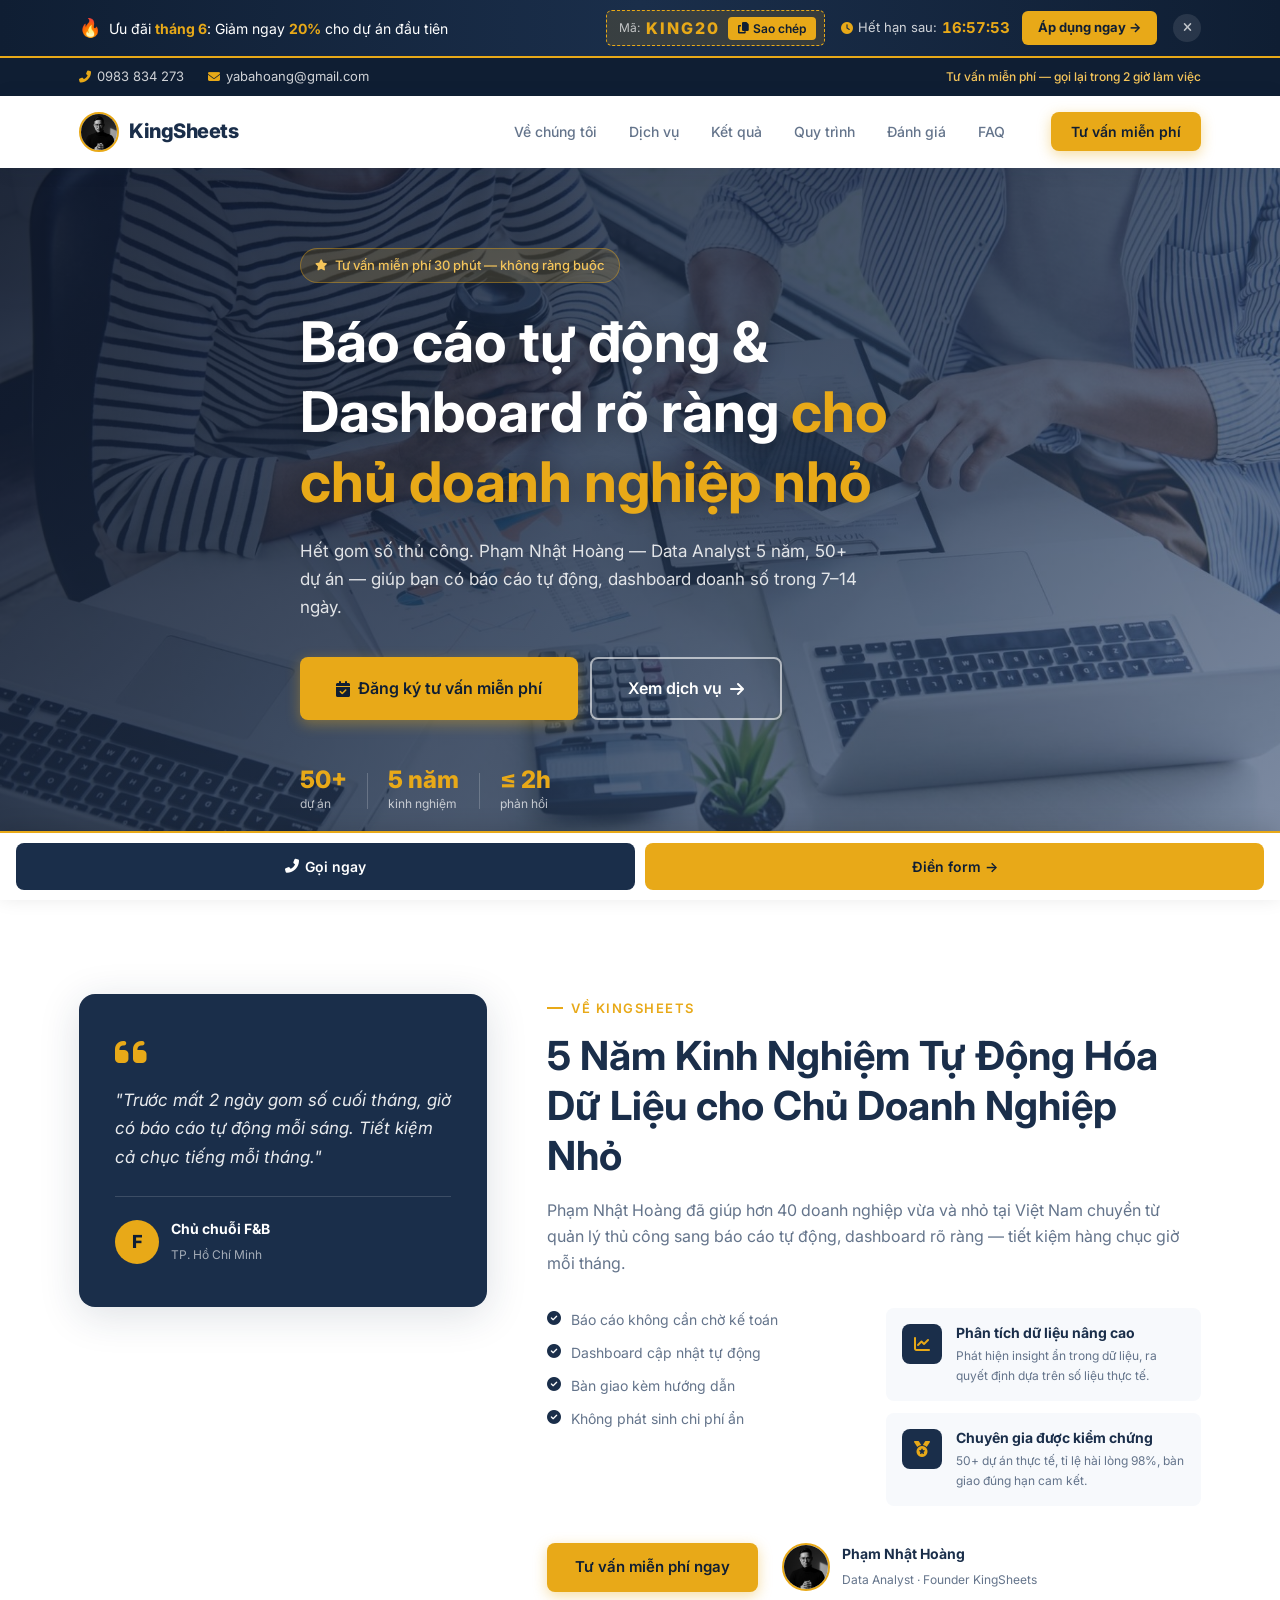
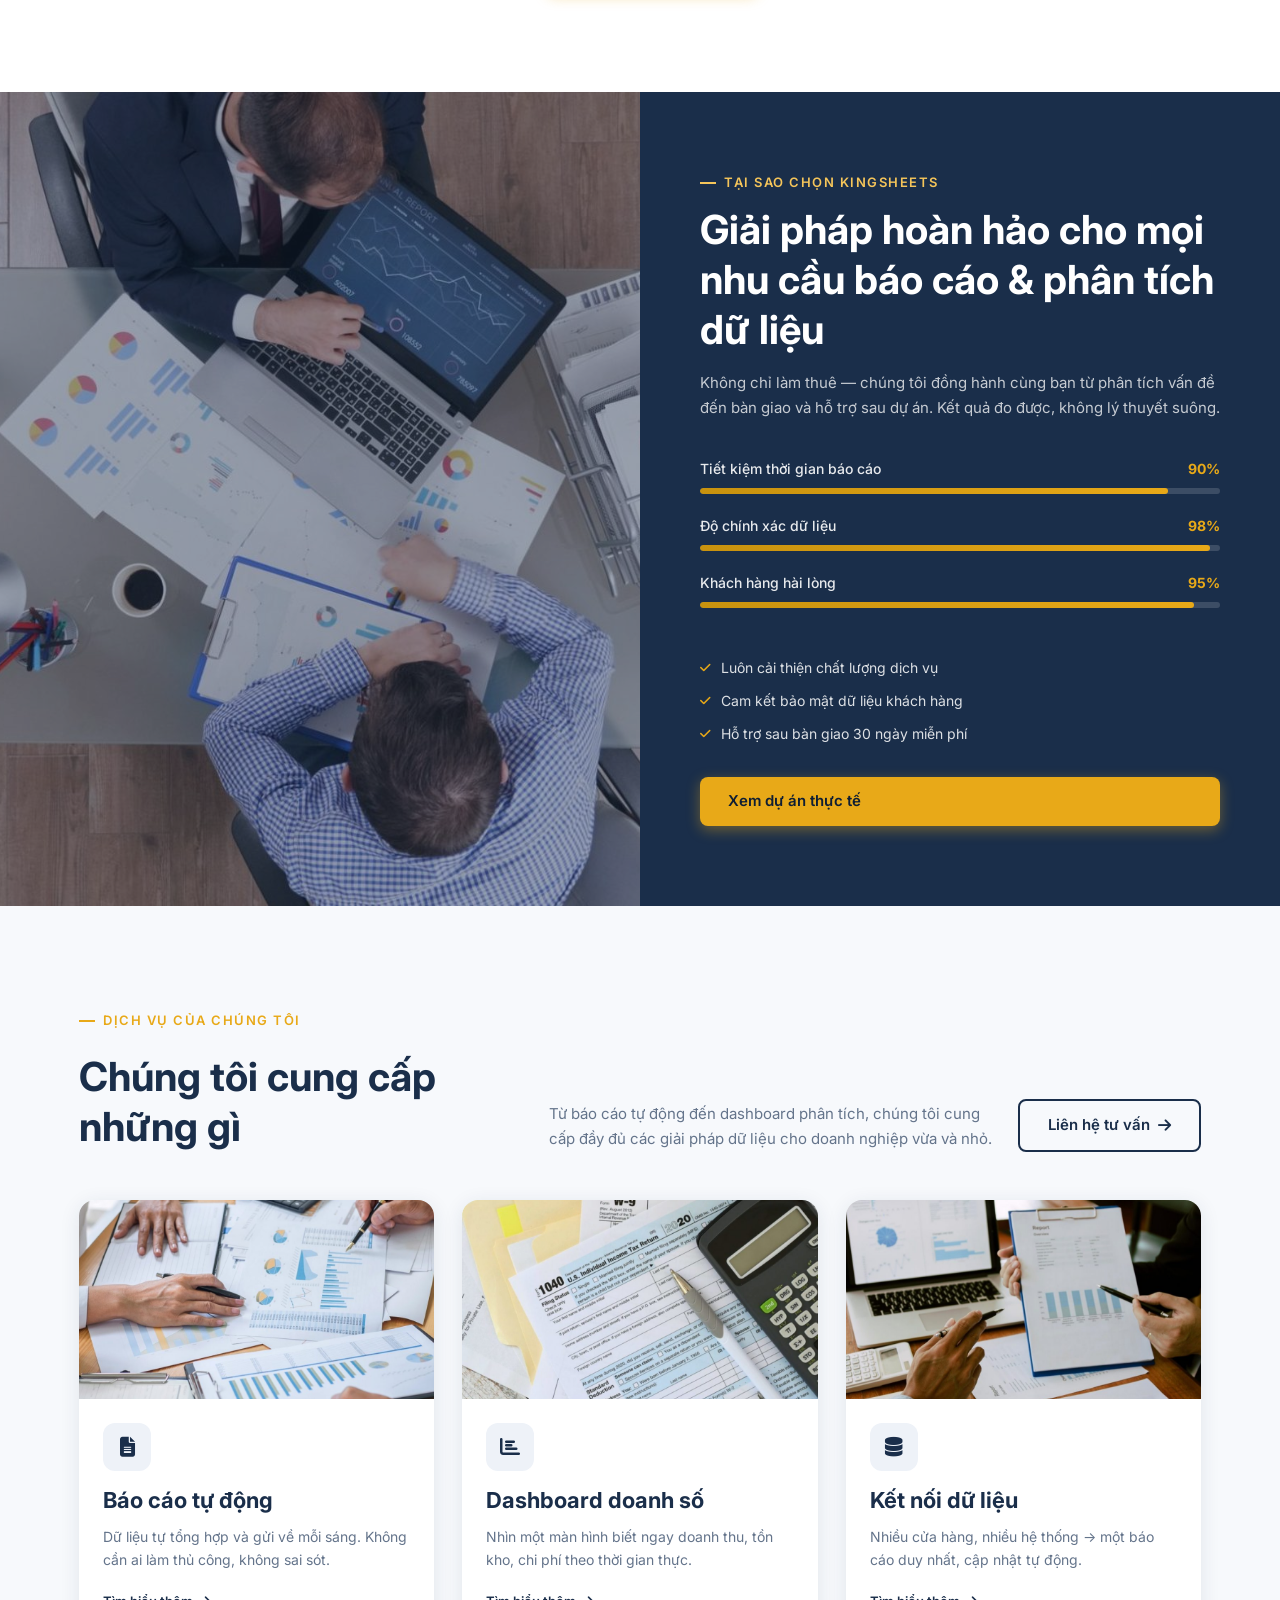
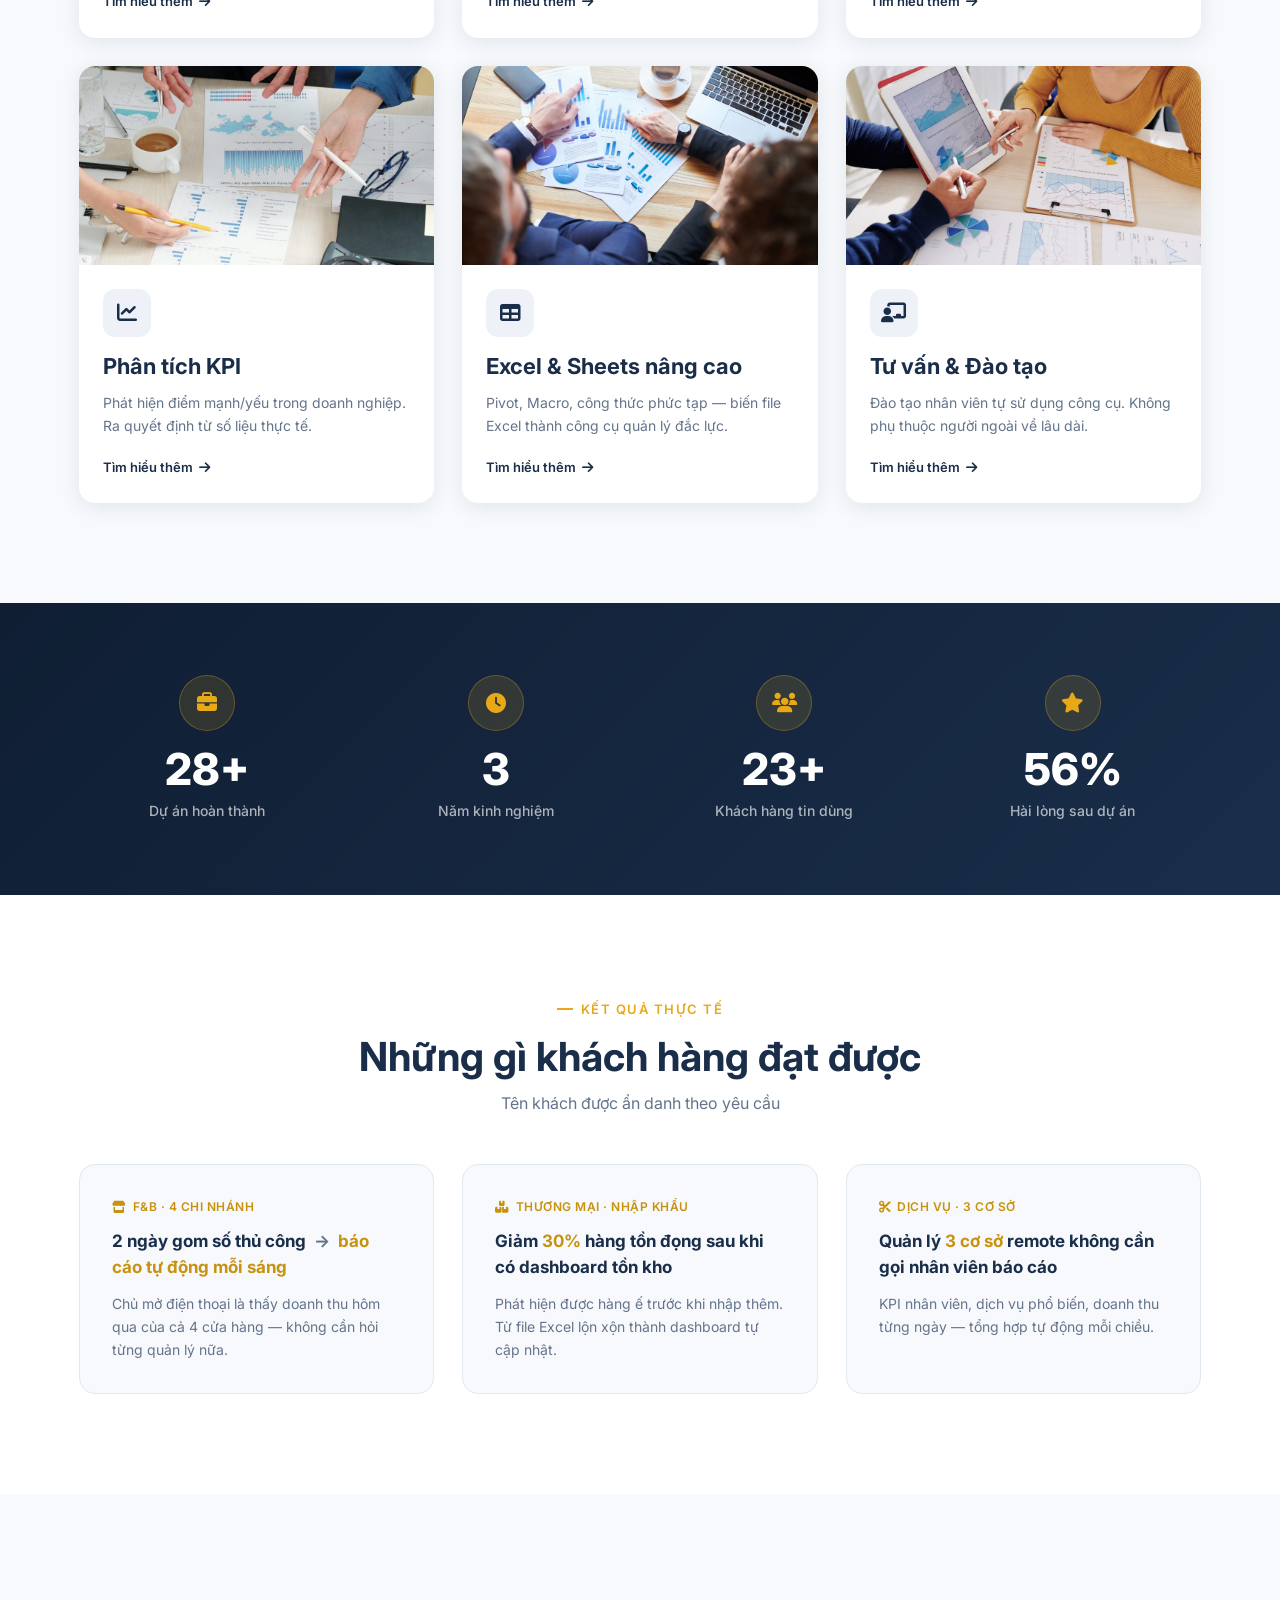
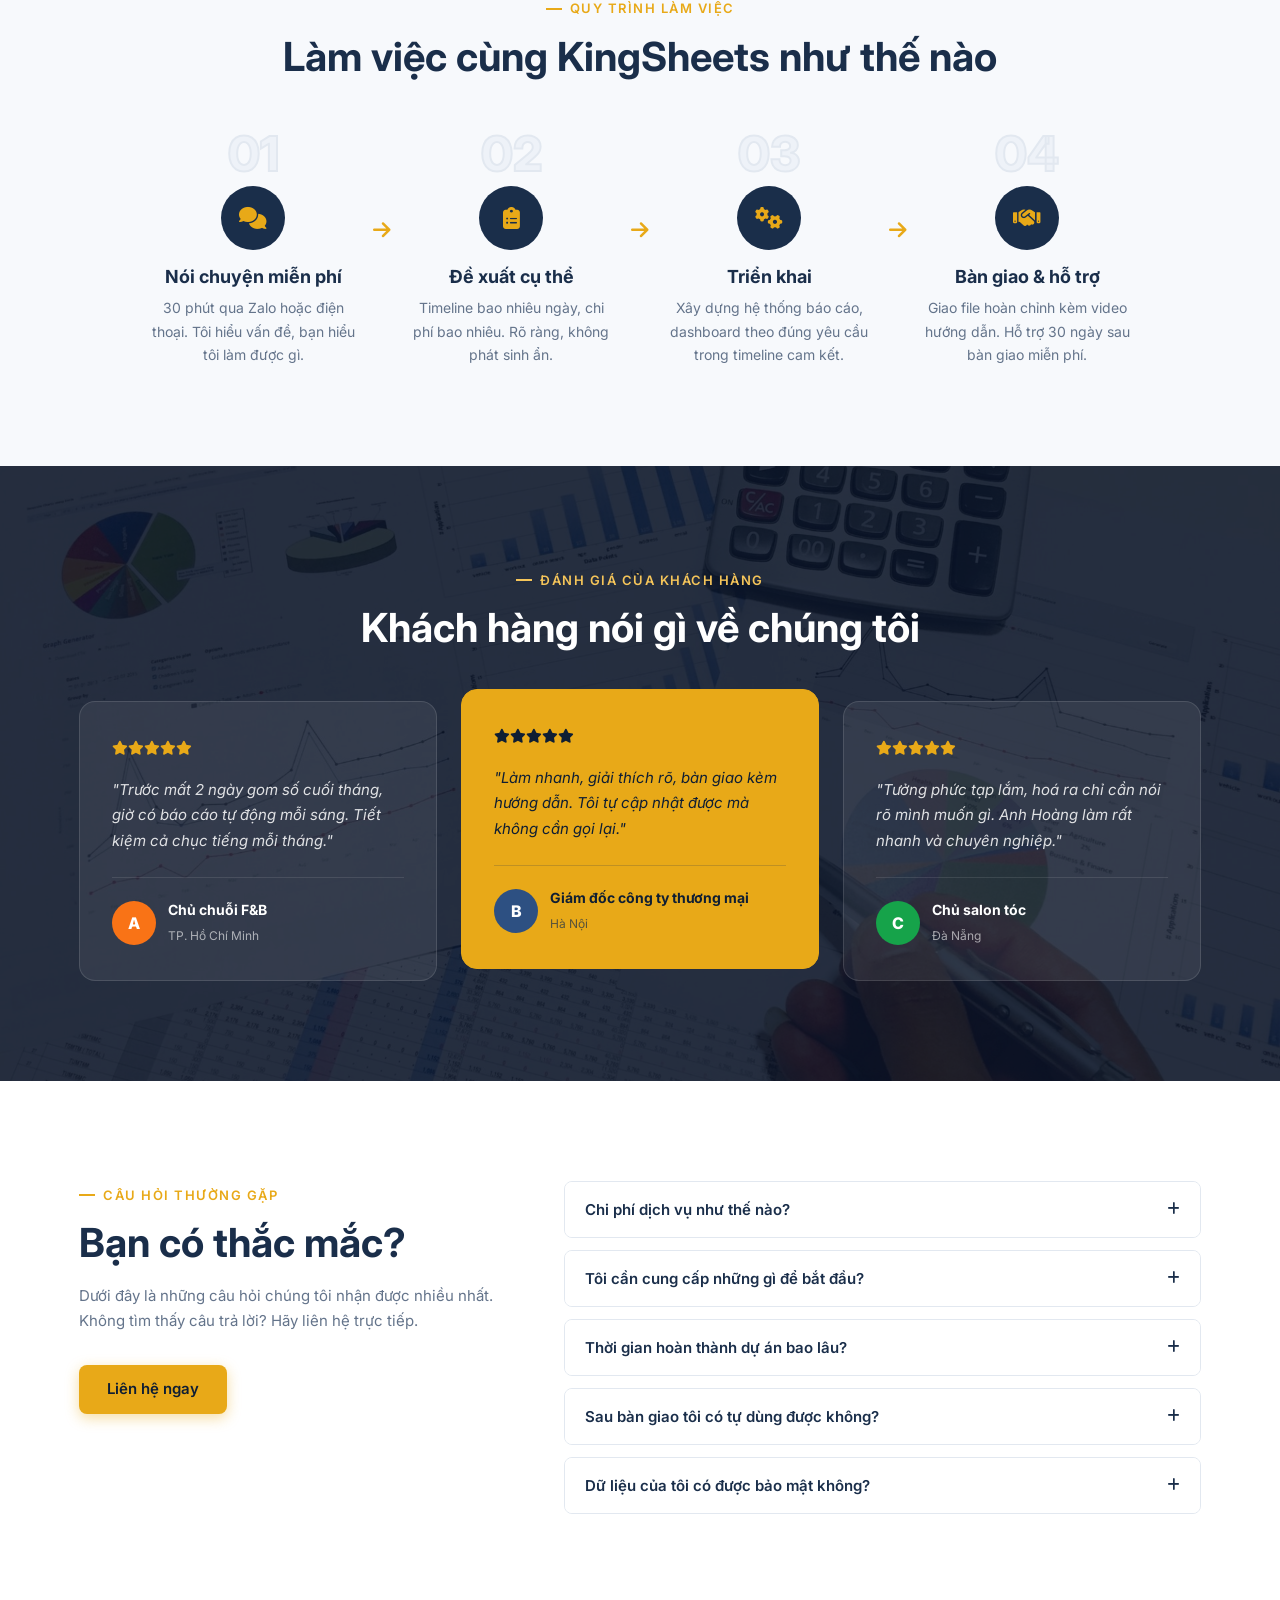
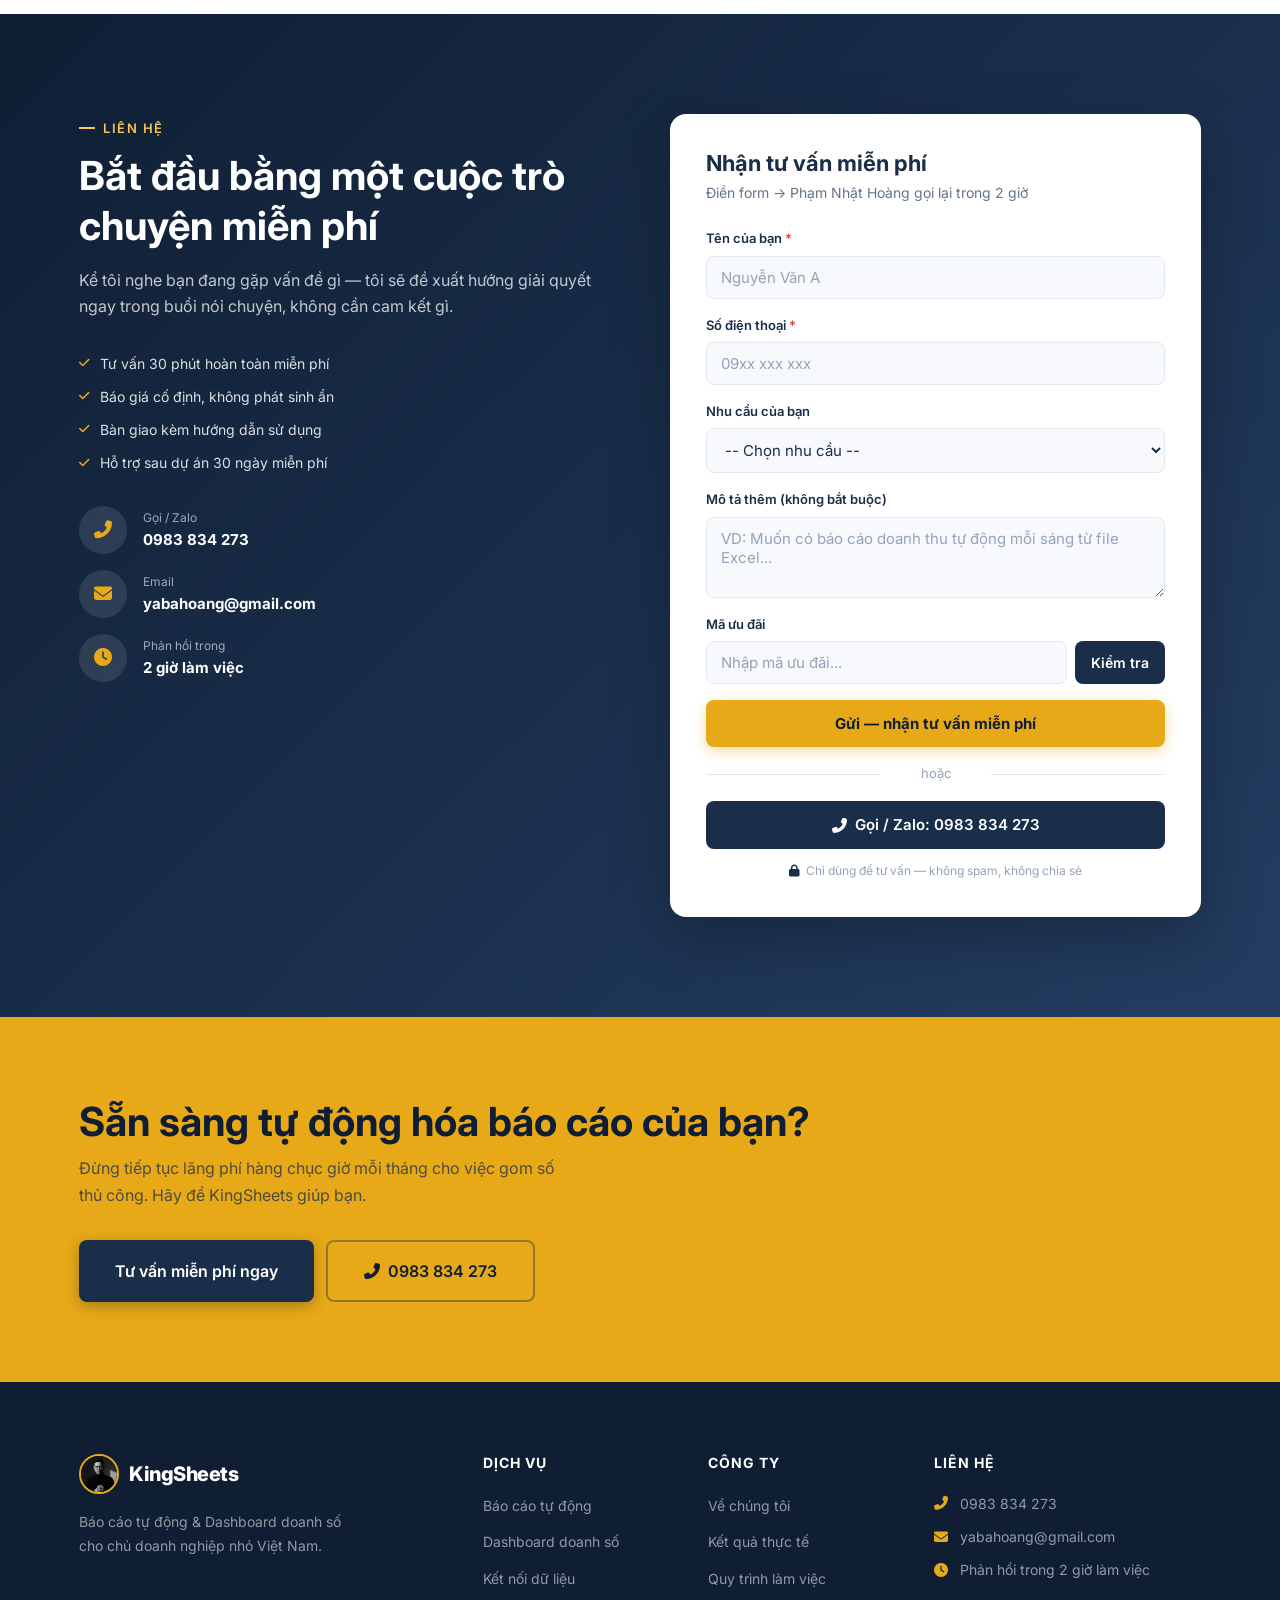
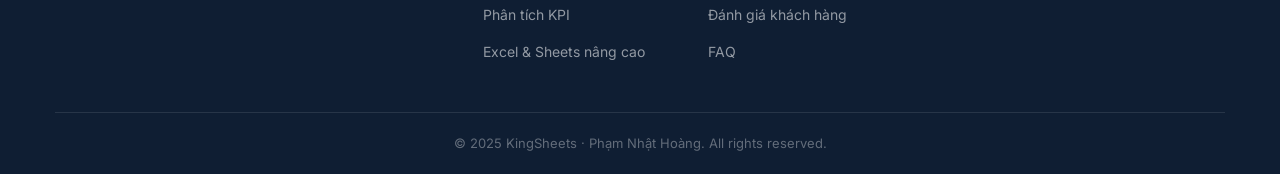
==== commit f833da12: "feat: add promo code banner module for ad campaigns - Fixed promo banner at top of page with countdo" ====
--- a/index.html
+++ b/index.html
@@ -35,6 +35,30 @@
   -->
 </head>
 <body>
+
+<!-- ===== PROMO BANNER ===== -->
+<div class="promo-banner" id="promo-banner">
+  <div class="container promo-inner">
+    <div class="promo-left">
+      <span class="promo-fire">🔥</span>
+      <span class="promo-msg">Ưu đãi <strong>tháng 6</strong>: Giảm ngay <strong>20%</strong> cho dự án đầu tiên</span>
+    </div>
+    <div class="promo-mid">
+      <div class="promo-code-box">
+        <span class="promo-code-label">Mã:</span>
+        <span class="promo-code-value" id="promo-code-text">KING20</span>
+        <button class="promo-copy-btn" id="promo-copy-btn" title="Sao chép mã">
+          <i class="fas fa-copy"></i><span id="promo-copy-label"> Sao chép</span>
+        </button>
+      </div>
+    </div>
+    <div class="promo-right">
+      <span class="promo-timer-wrap"><i class="fas fa-clock"></i> Hết hạn sau: <strong id="promo-timer">--:--:--</strong></span>
+      <a href="#contact" class="promo-apply-btn" id="promo-apply-btn">Áp dụng ngay →</a>
+    </div>
+    <button class="promo-dismiss-btn" id="promo-dismiss-btn" aria-label="Đóng"><i class="fas fa-times"></i></button>
+  </div>
+</div>
 
 <!-- ===== TOP BAR ===== -->
 <div class="topbar">
@@ -569,6 +593,15 @@
             <span class="label">Mô tả thêm (không bắt buộc)</span>
             <textarea name="need" rows="3" placeholder="VD: Muốn có báo cáo doanh thu tự động mỗi sáng từ file Excel..."></textarea>
           </label>
+          <!-- Promo code field — ẩn mặc định, hiện khi áp mã từ banner -->
+          <div class="field promo-field" id="promo-field-wrap" hidden>
+            <span class="label">Mã ưu đãi</span>
+            <div class="promo-input-row">
+              <input name="promo_code" type="text" id="promo-input" placeholder="Nhập mã ưu đãi..." autocomplete="off" />
+              <button type="button" class="promo-check-btn" id="promo-check-btn">Kiểm tra</button>
+            </div>
+            <div class="promo-status" id="promo-status"></div>
+          </div>
           <input type="hidden" name="utm_source" />
           <input type="hidden" name="utm_medium" />
           <input type="hidden" name="utm_campaign" />
--- a/styles.css
+++ b/styles.css
@@ -1320,3 +1320,170 @@
 @media (min-width: 769px) {
   .back-to-top { bottom: 32px; }
 }
+
+/* =========================================================
+   PROMO BANNER
+   ========================================================= */
+.promo-banner {
+  background: linear-gradient(90deg, var(--navy-dark) 0%, var(--navy) 50%, var(--navy-dark) 100%);
+  border-bottom: 2px solid var(--gold);
+  padding: 10px 0;
+  position: relative;
+  z-index: 1100;
+}
+.promo-banner.dismissed { display: none; }
+
+.promo-inner {
+  display: flex;
+  align-items: center;
+  gap: 16px;
+  flex-wrap: wrap;
+}
+
+.promo-left {
+  display: flex;
+  align-items: center;
+  gap: 8px;
+  color: var(--white);
+  font-size: 14px;
+  flex: 1;
+  min-width: 200px;
+}
+.promo-fire { font-size: 18px; flex-shrink: 0; }
+.promo-msg strong { color: var(--gold); }
+
+.promo-mid { display: flex; align-items: center; }
+.promo-code-box {
+  display: flex;
+  align-items: center;
+  gap: 0;
+  background: rgba(232,169,24,0.15);
+  border: 1.5px dashed var(--gold);
+  border-radius: 6px;
+  padding: 4px 8px 4px 12px;
+}
+.promo-code-label {
+  font-size: 12px;
+  color: rgba(255,255,255,0.7);
+  margin-right: 6px;
+}
+.promo-code-value {
+  font-size: 16px;
+  font-weight: 800;
+  color: var(--gold);
+  letter-spacing: 2px;
+  margin-right: 8px;
+}
+.promo-copy-btn {
+  display: flex;
+  align-items: center;
+  gap: 4px;
+  padding: 4px 10px;
+  background: var(--gold);
+  color: var(--navy-dark);
+  font-size: 12px;
+  font-weight: 600;
+  border-radius: 4px;
+  transition: background var(--transition), transform var(--transition);
+  white-space: nowrap;
+}
+.promo-copy-btn:hover { background: var(--gold-dark); transform: scale(1.05); }
+.promo-copy-btn.copied { background: #22c55e; color: white; }
+
+.promo-right {
+  display: flex;
+  align-items: center;
+  gap: 12px;
+  flex-wrap: wrap;
+}
+.promo-timer-wrap {
+  font-size: 13px;
+  color: rgba(255,255,255,0.8);
+  display: flex;
+  align-items: center;
+  gap: 5px;
+  white-space: nowrap;
+}
+.promo-timer-wrap i { color: var(--gold); font-size: 12px; }
+.promo-timer-wrap strong { color: var(--gold); font-size: 15px; font-variant-numeric: tabular-nums; }
+
+.promo-apply-btn {
+  padding: 6px 16px;
+  background: var(--gold);
+  color: var(--navy-dark);
+  font-size: 13px;
+  font-weight: 700;
+  border-radius: 6px;
+  white-space: nowrap;
+  transition: background var(--transition), transform var(--transition);
+}
+.promo-apply-btn:hover { background: var(--gold-dark); transform: translateY(-1px); }
+
+.promo-dismiss-btn {
+  flex-shrink: 0;
+  width: 28px; height: 28px;
+  border-radius: 50%;
+  background: rgba(255,255,255,0.1);
+  color: rgba(255,255,255,0.7);
+  font-size: 12px;
+  display: flex;
+  align-items: center;
+  justify-content: center;
+  transition: background var(--transition), color var(--transition);
+  margin-left: auto;
+}
+.promo-dismiss-btn:hover { background: rgba(255,255,255,0.2); color: var(--white); }
+
+/* Promo field inside form */
+.promo-input-row {
+  display: flex;
+  gap: 8px;
+}
+.promo-input-row input { flex: 1; }
+.promo-check-btn {
+  flex-shrink: 0;
+  padding: 0 16px;
+  background: var(--navy);
+  color: var(--white);
+  font-size: 14px;
+  font-weight: 600;
+  border-radius: var(--radius);
+  transition: background var(--transition);
+  cursor: pointer;
+  white-space: nowrap;
+}
+.promo-check-btn:hover { background: var(--navy-mid); }
+
+.promo-status {
+  margin-top: 6px;
+  font-size: 13px;
+  font-weight: 600;
+  display: none;
+}
+.promo-status.valid {
+  display: block;
+  color: #16a34a;
+  background: #f0fdf4;
+  border: 1px solid #bbf7d0;
+  border-radius: 6px;
+  padding: 8px 12px;
+}
+.promo-status.invalid {
+  display: block;
+  color: #dc2626;
+  background: #fef2f2;
+  border: 1px solid #fecaca;
+  border-radius: 6px;
+  padding: 8px 12px;
+}
+
+@media (max-width: 768px) {
+  .promo-inner { gap: 10px; }
+  .promo-left { font-size: 13px; min-width: 100%; }
+  .promo-right { gap: 8px; }
+  .promo-timer-wrap { font-size: 12px; }
+  .promo-apply-btn { font-size: 12px; padding: 5px 12px; }
+}
+@media (max-width: 500px) {
+  .promo-mid { display: none; }
+}
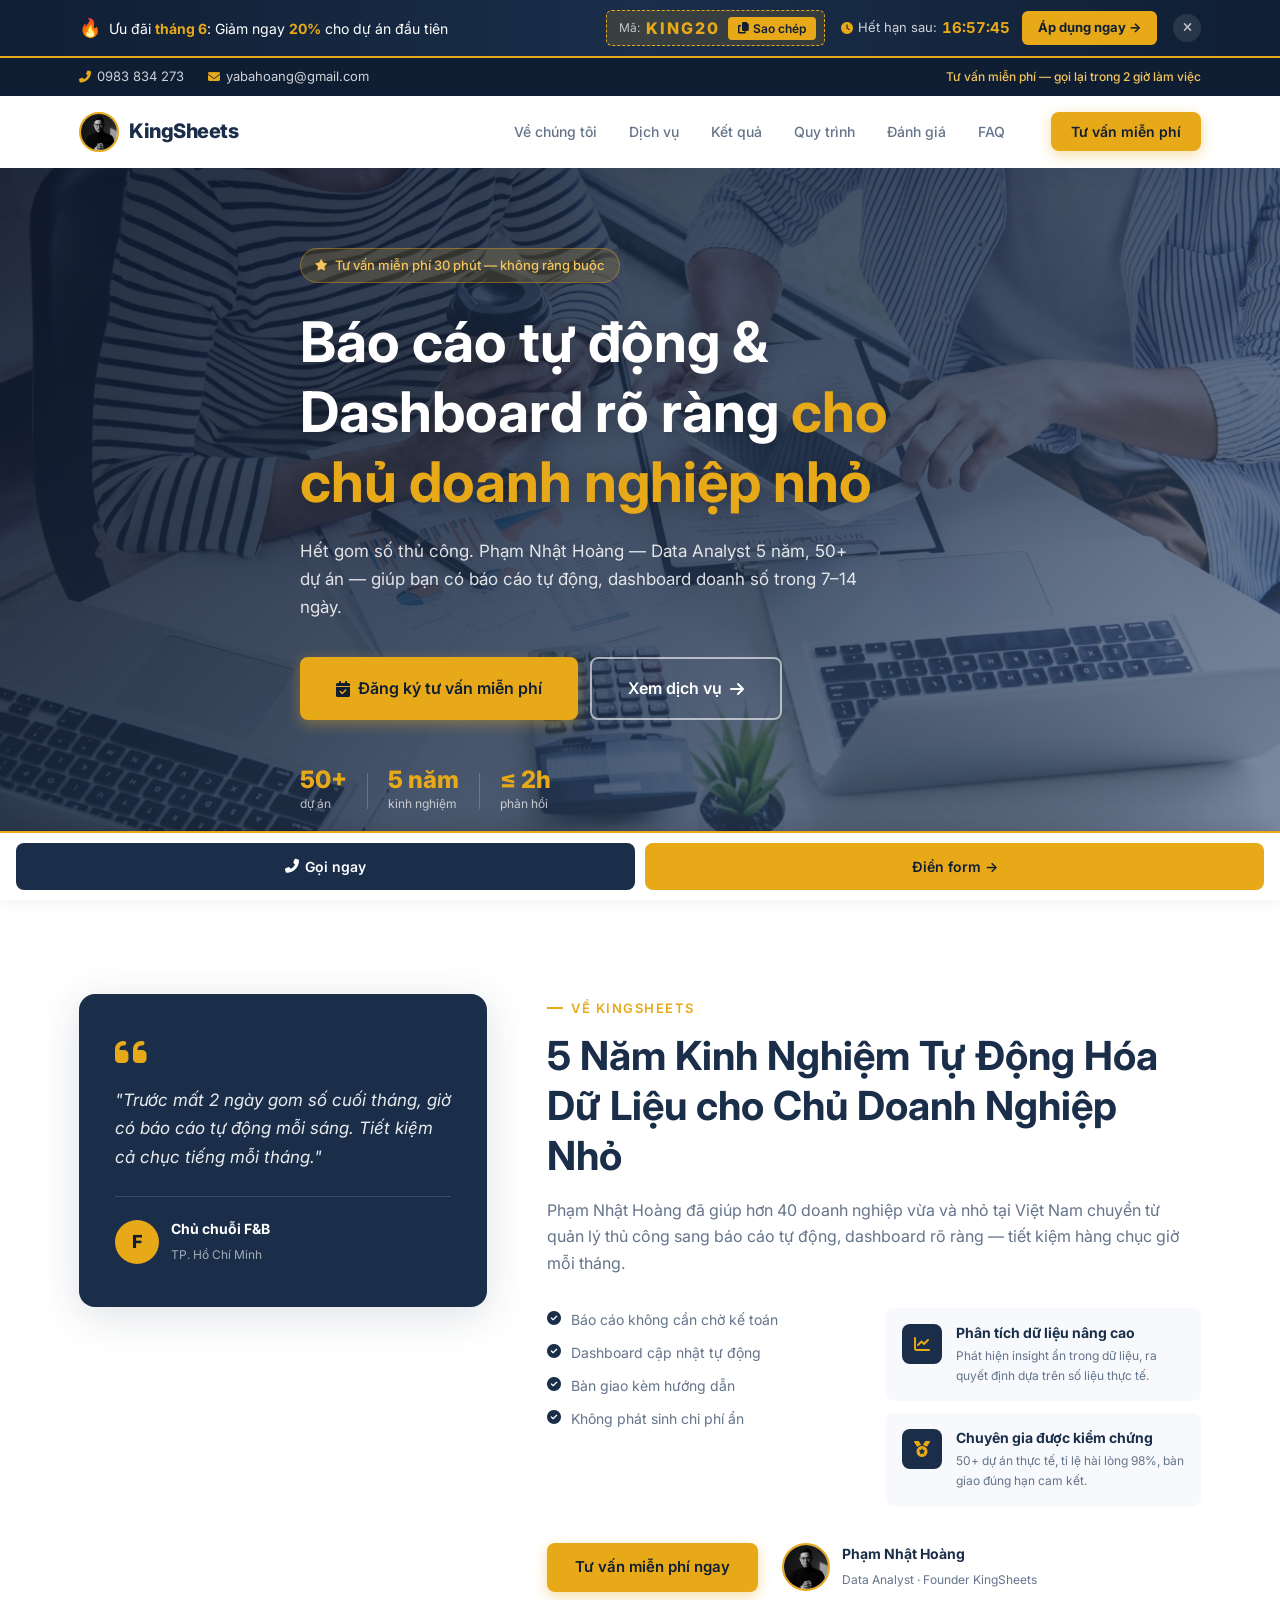
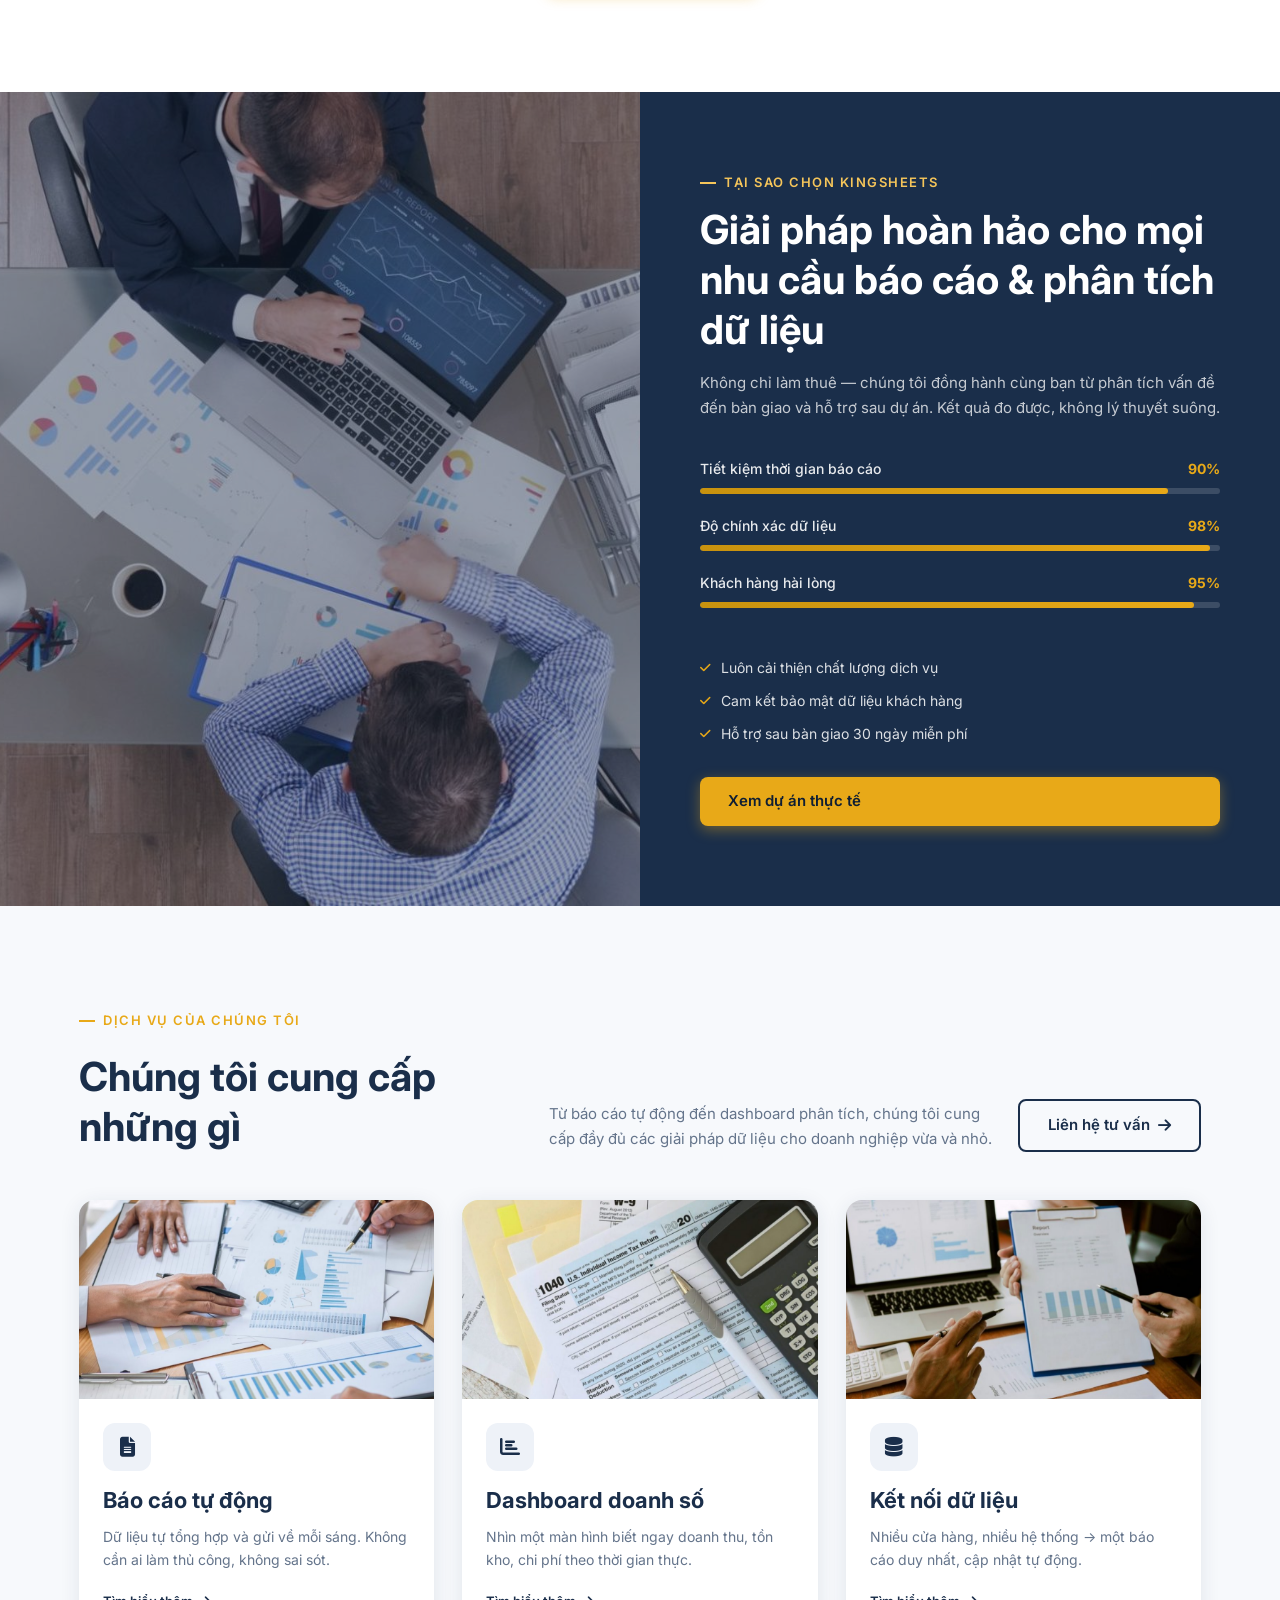
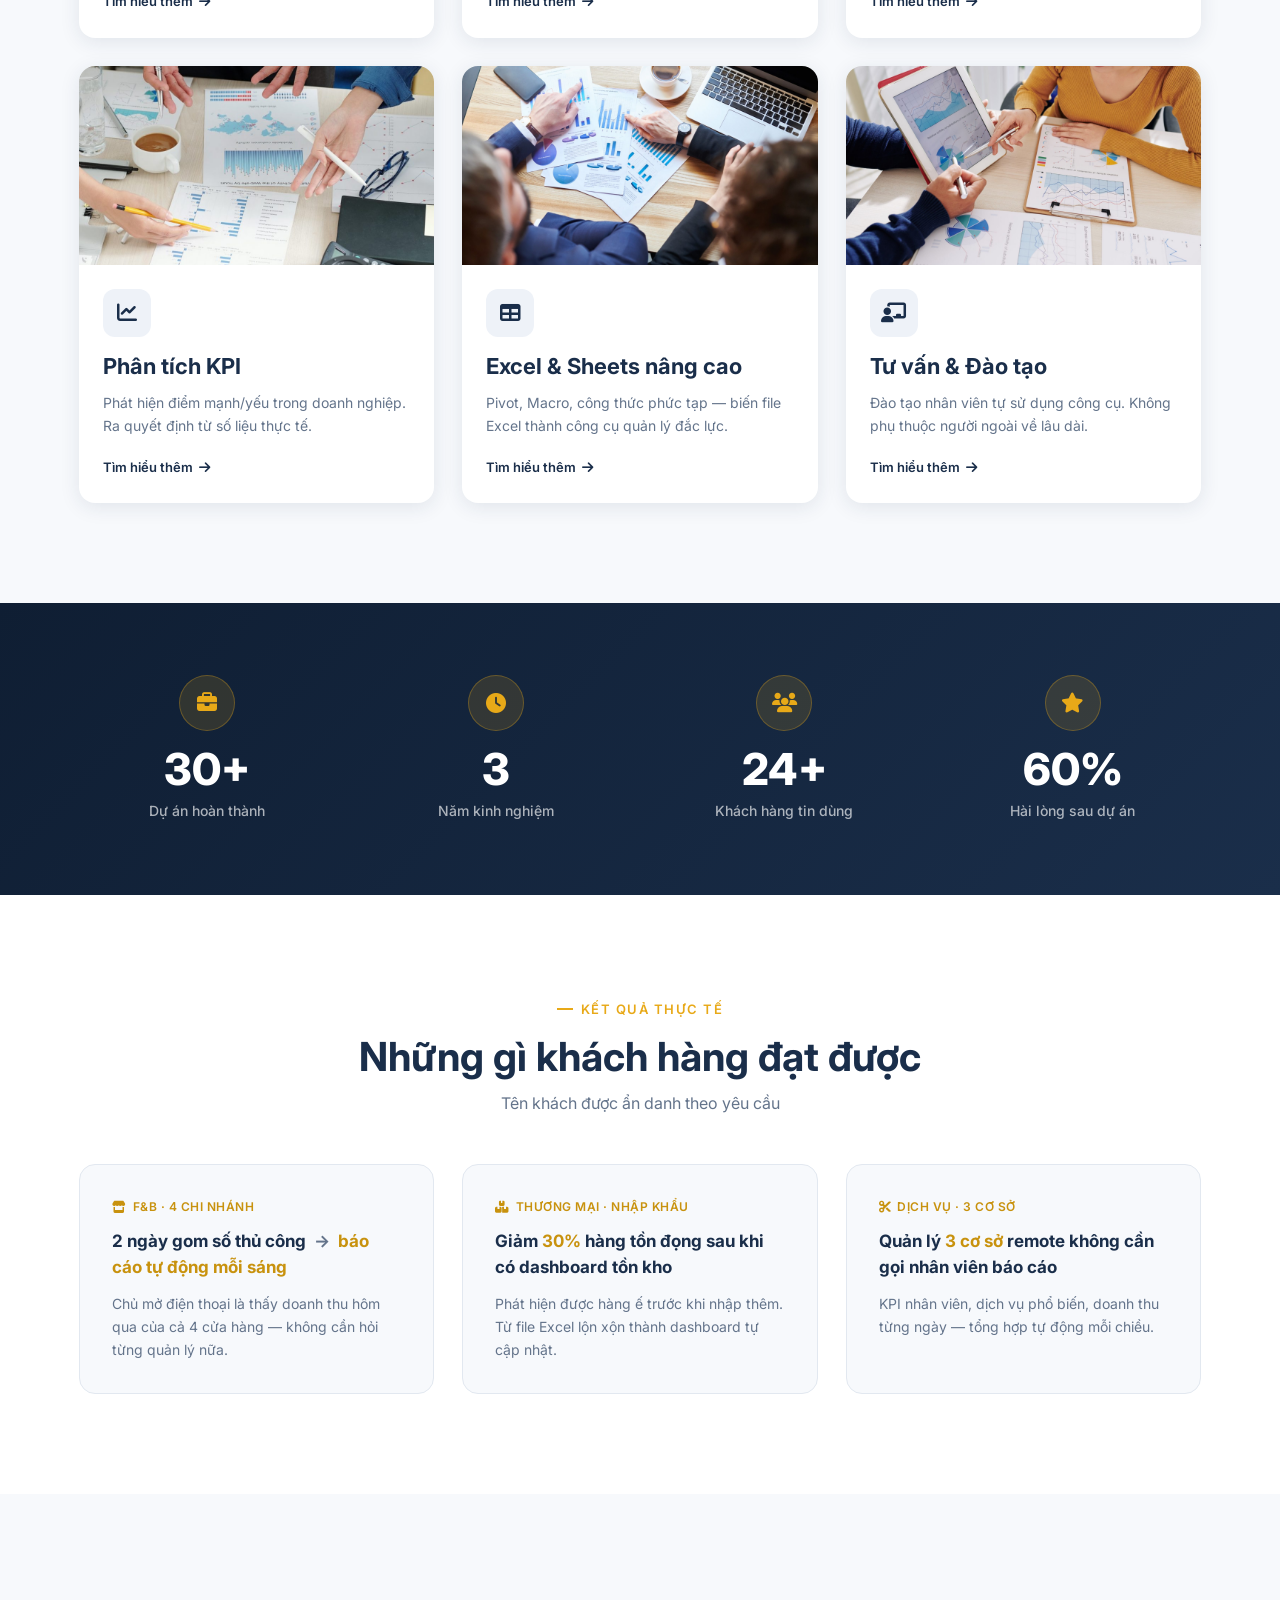
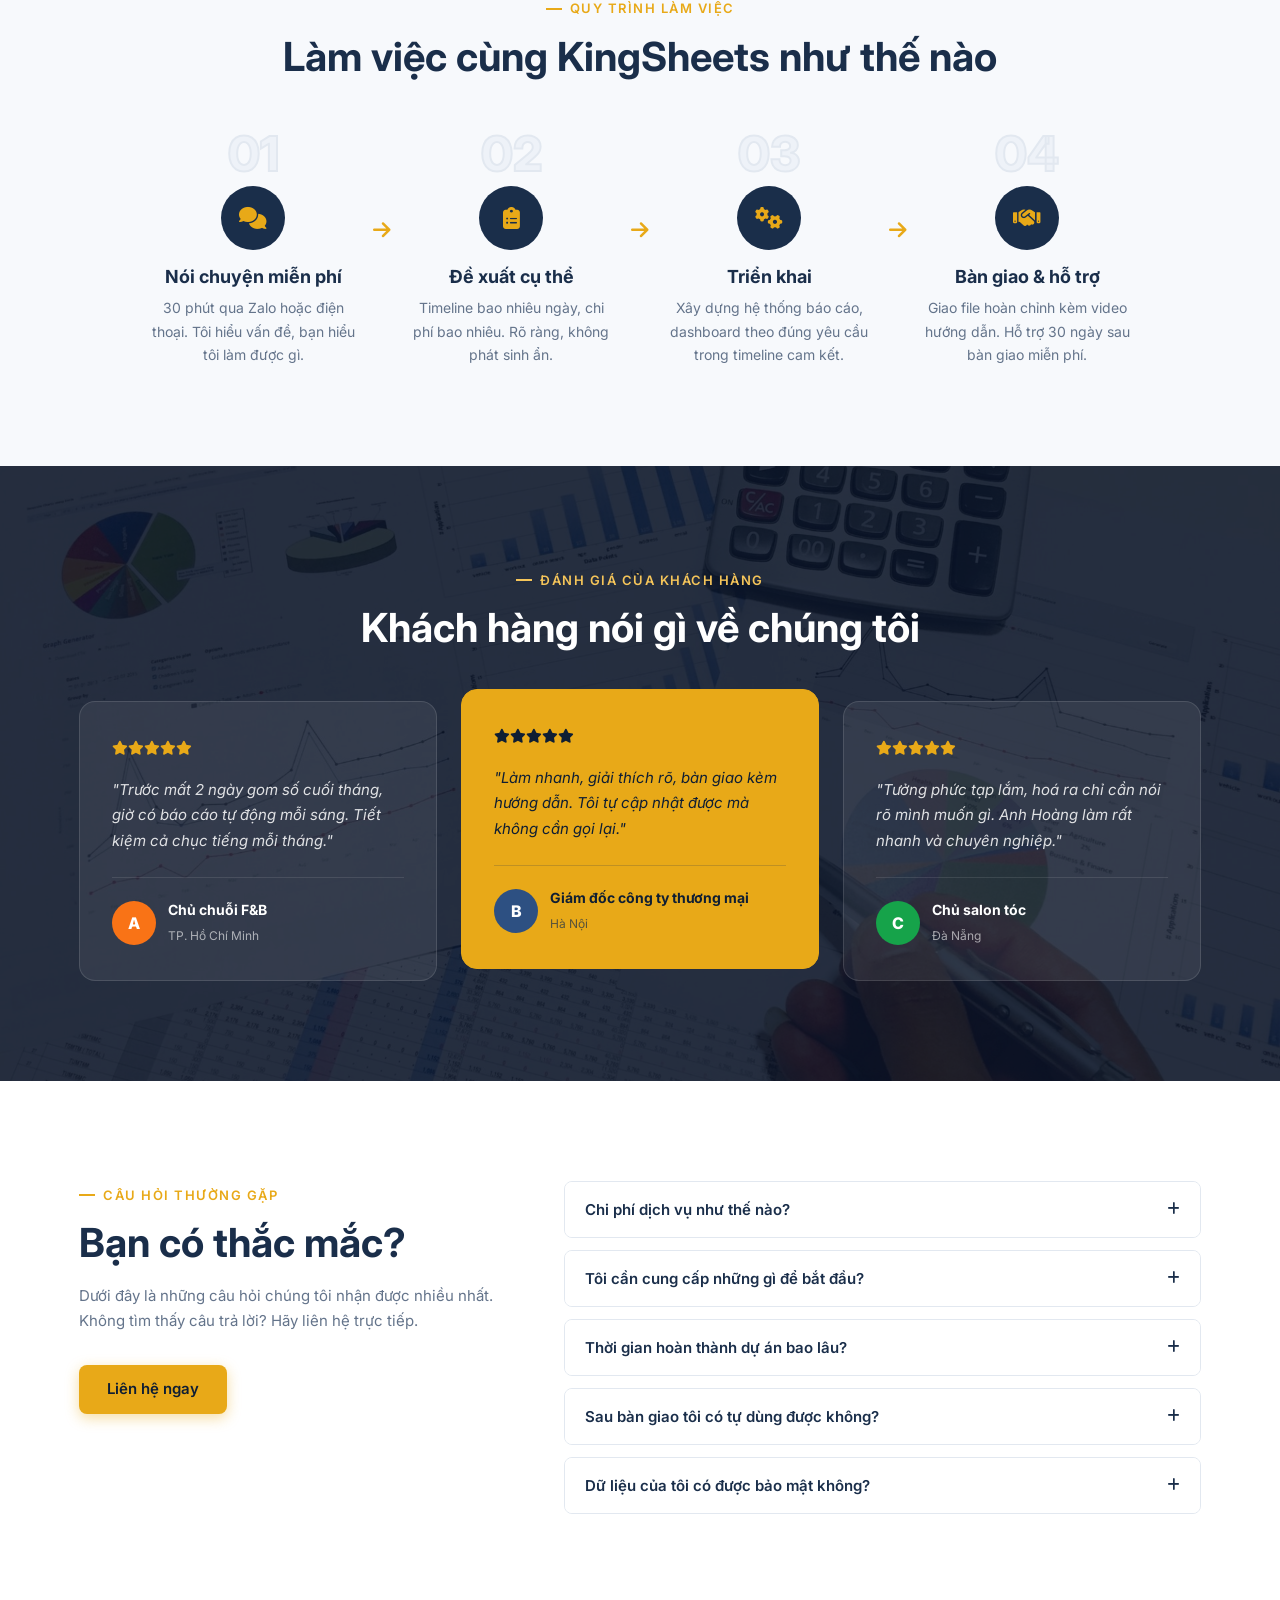
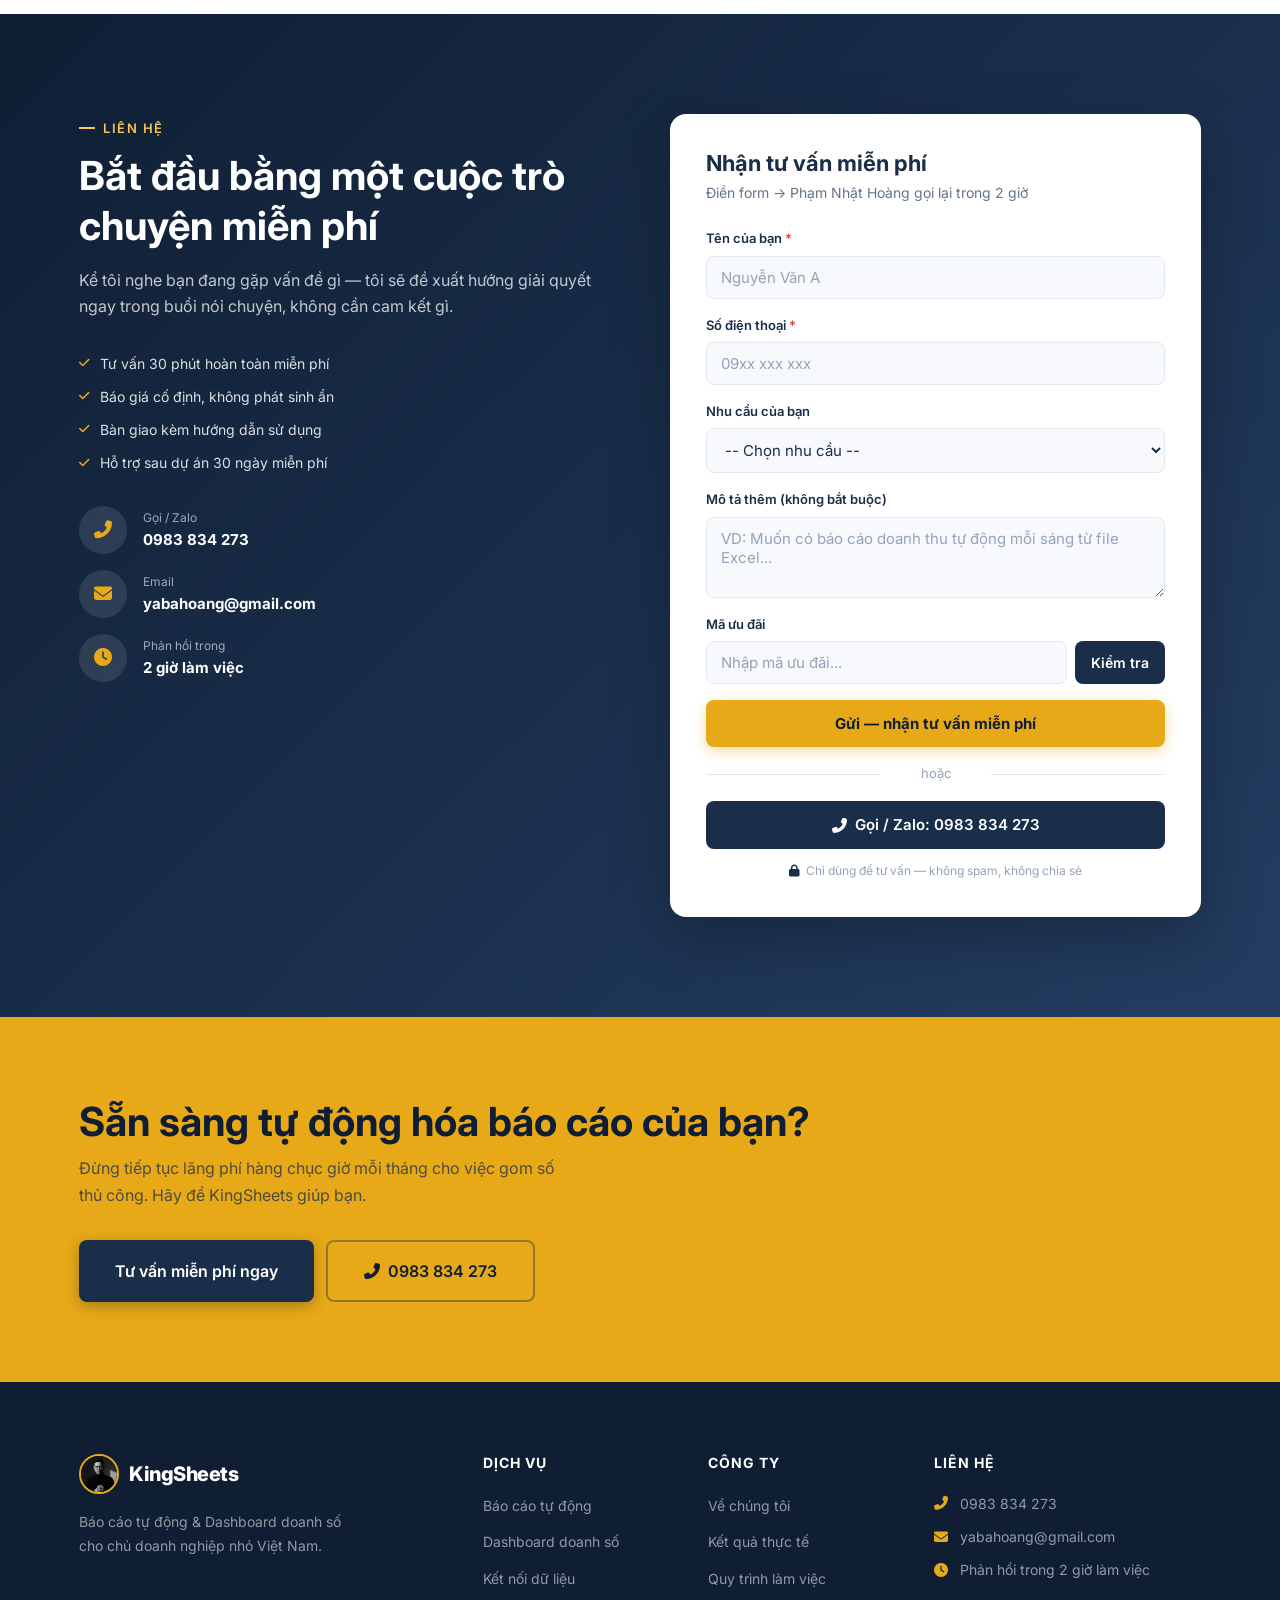
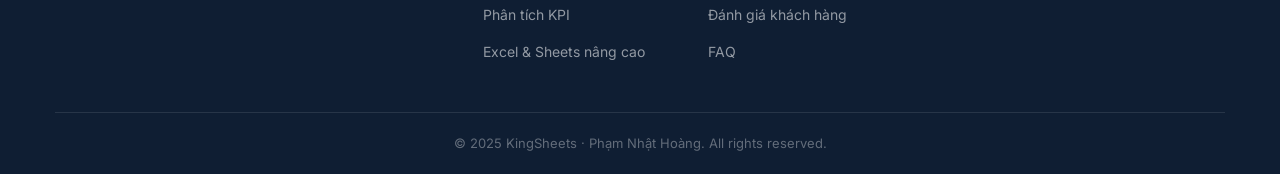
==== commit 0c575fa0: "feat: add Google Analytics GA4 tracking (G-P6K5DEFNM3)" ====
--- a/index.html
+++ b/index.html
@@ -28,11 +28,14 @@
   <script>!function(f,b,e,v,n,t,s){...}(window,document,'script','https://connect.facebook.net/en_US/fbevents.js');
   fbq('init','YOUR_PIXEL_ID');fbq('track','PageView');</script>
   -->
-  <!--
-  Google Ads / GA4:
-  <script async src="https://www.googletagmanager.com/gtag/js?id=AW-XXXXXXXXX"></script>
-  <script>window.dataLayer=window.dataLayer||[];function gtag(){dataLayer.push(arguments);}gtag('js',new Date());gtag('config','AW-XXXXXXXXX');</script>
-  -->
+  <!-- Google tag (gtag.js) -->
+  <script async src="https://www.googletagmanager.com/gtag/js?id=G-P6K5DEFNM3"></script>
+  <script>
+    window.dataLayer = window.dataLayer || [];
+    function gtag(){dataLayer.push(arguments);}
+    gtag('js', new Date());
+    gtag('config', 'G-P6K5DEFNM3');
+  </script>
 </head>
 <body>
 
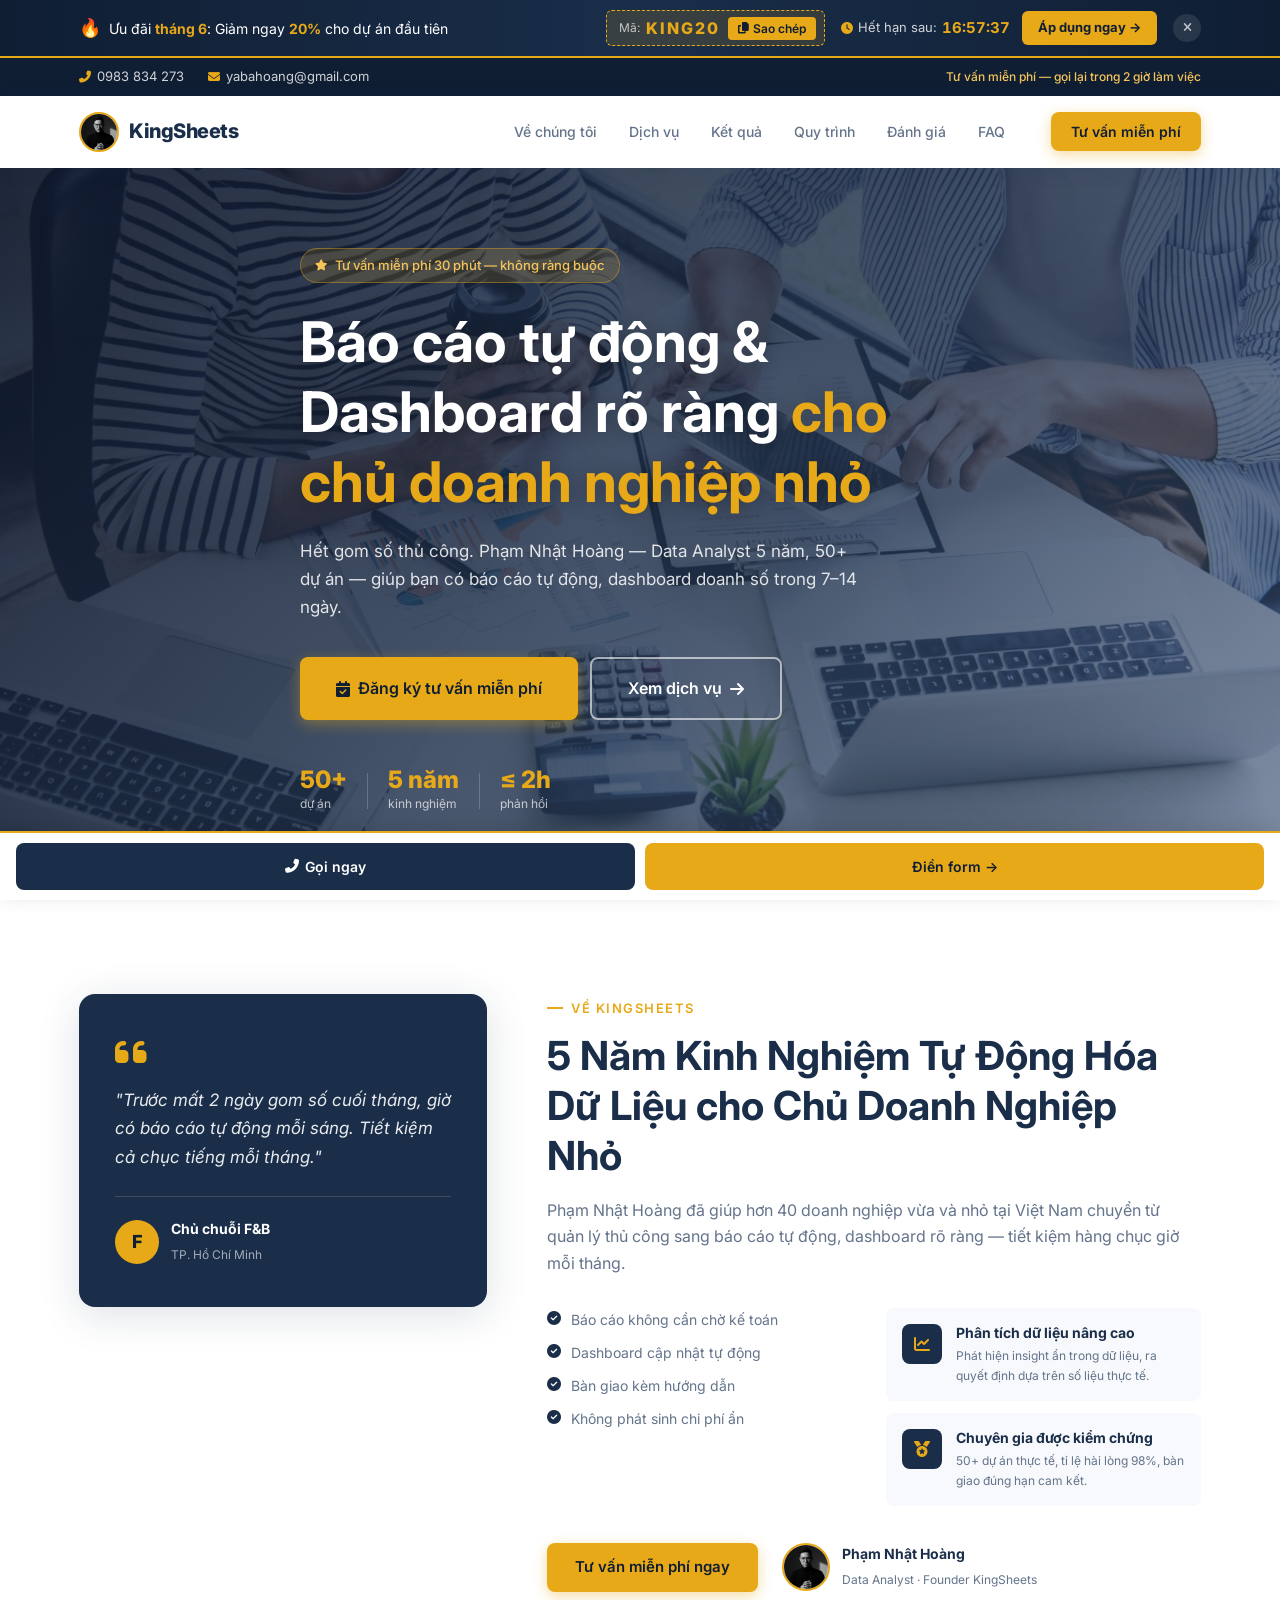
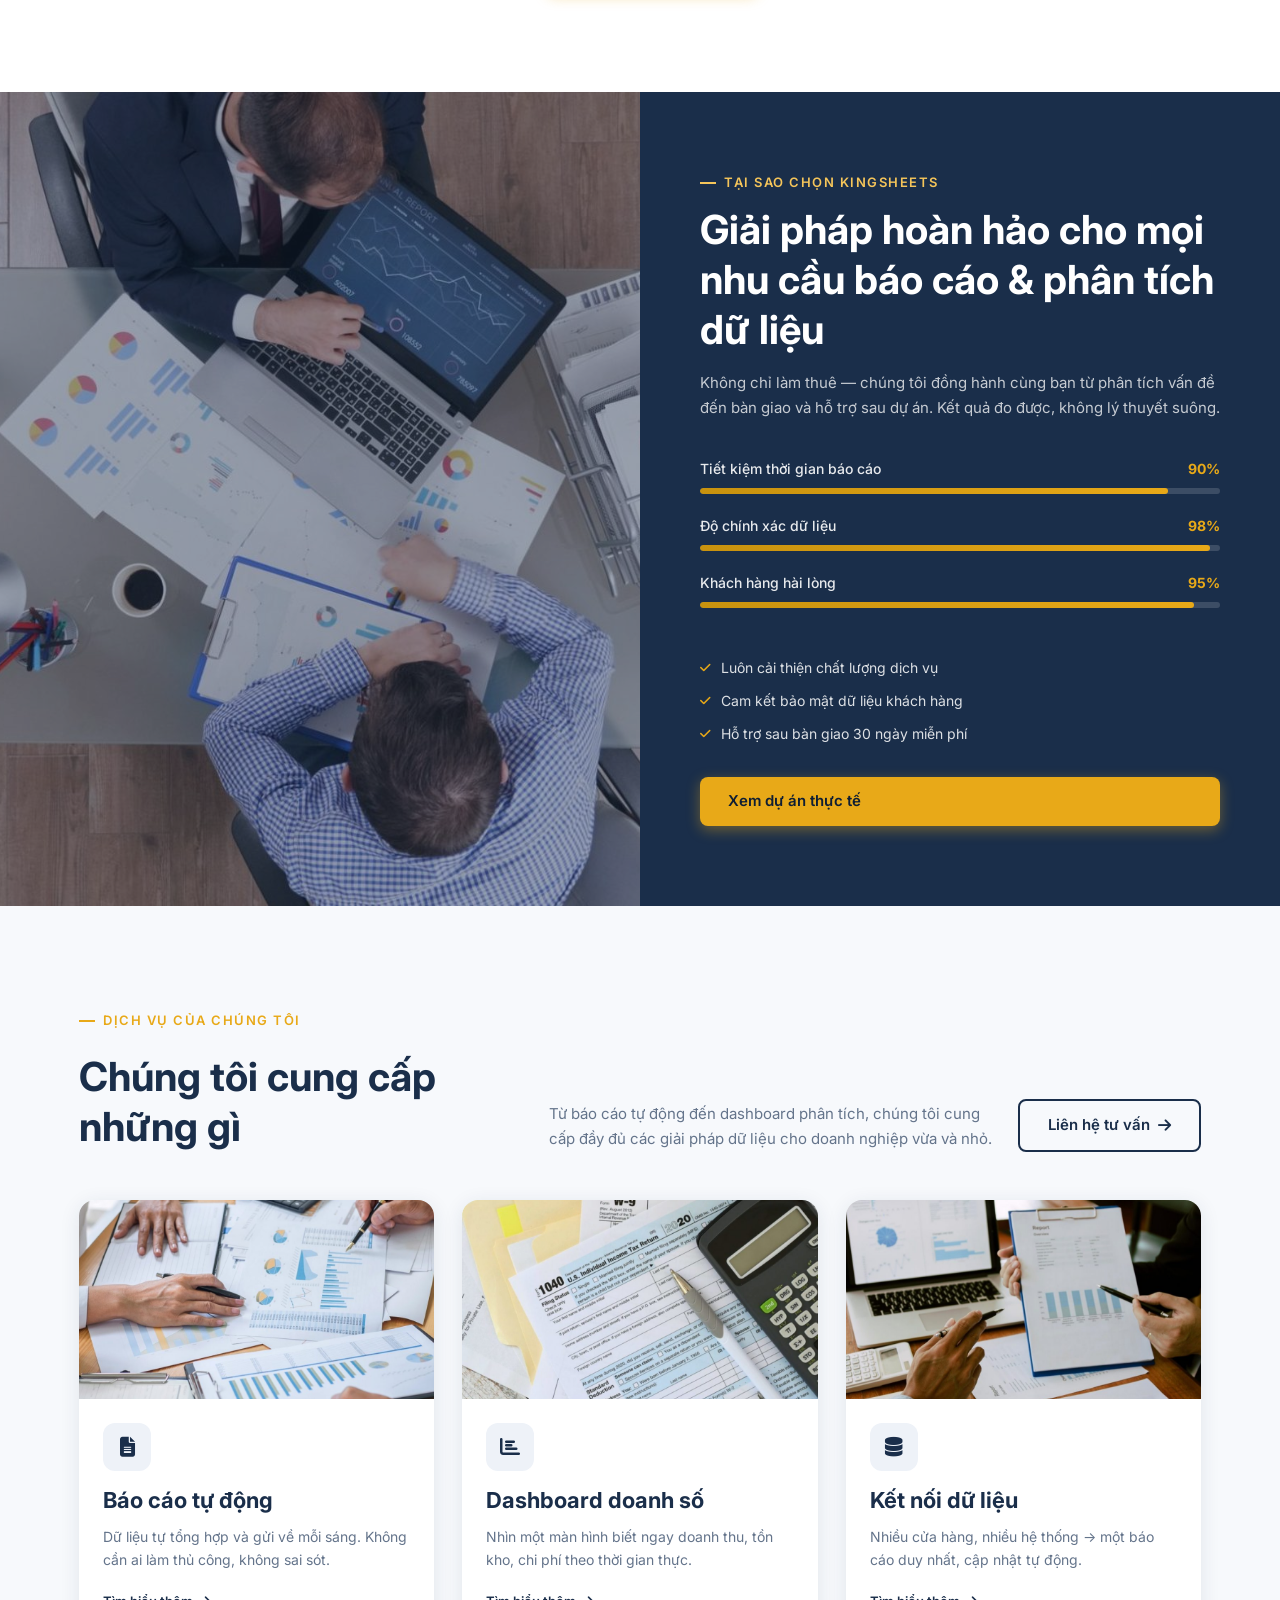
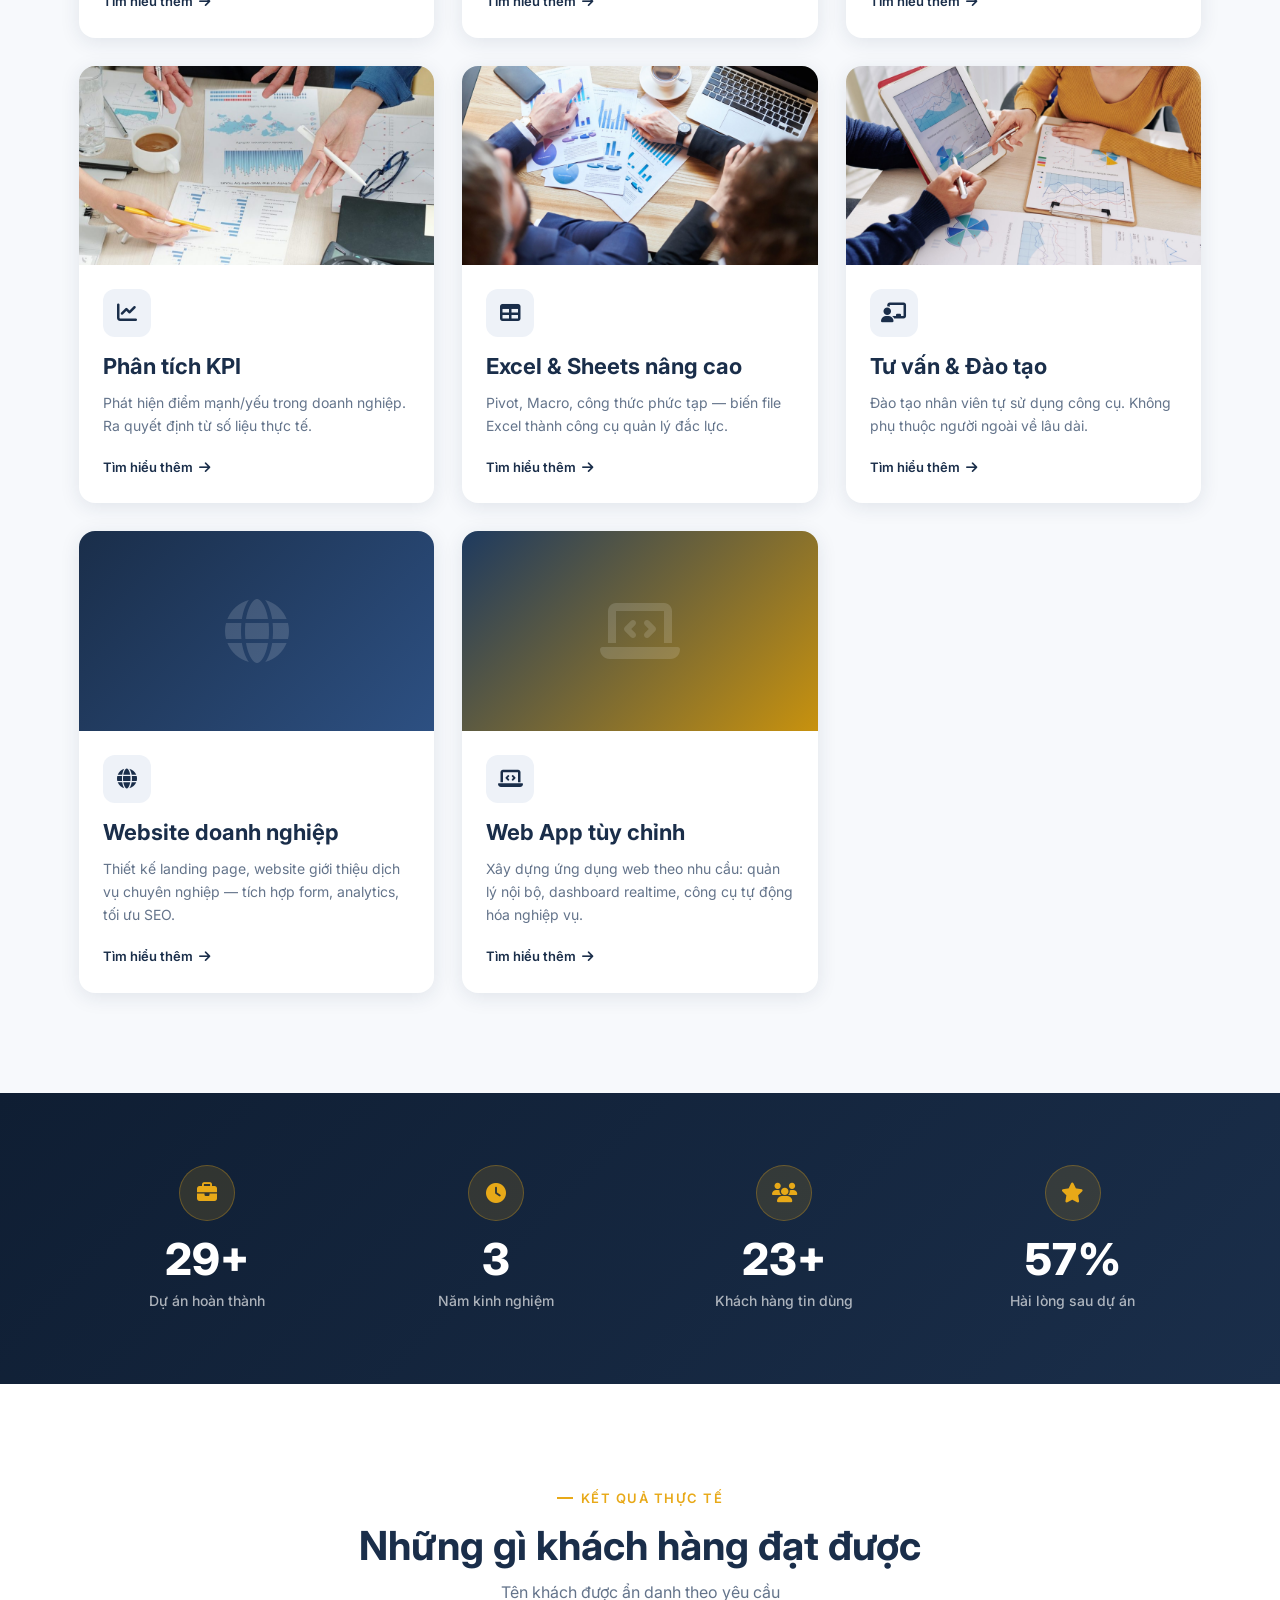
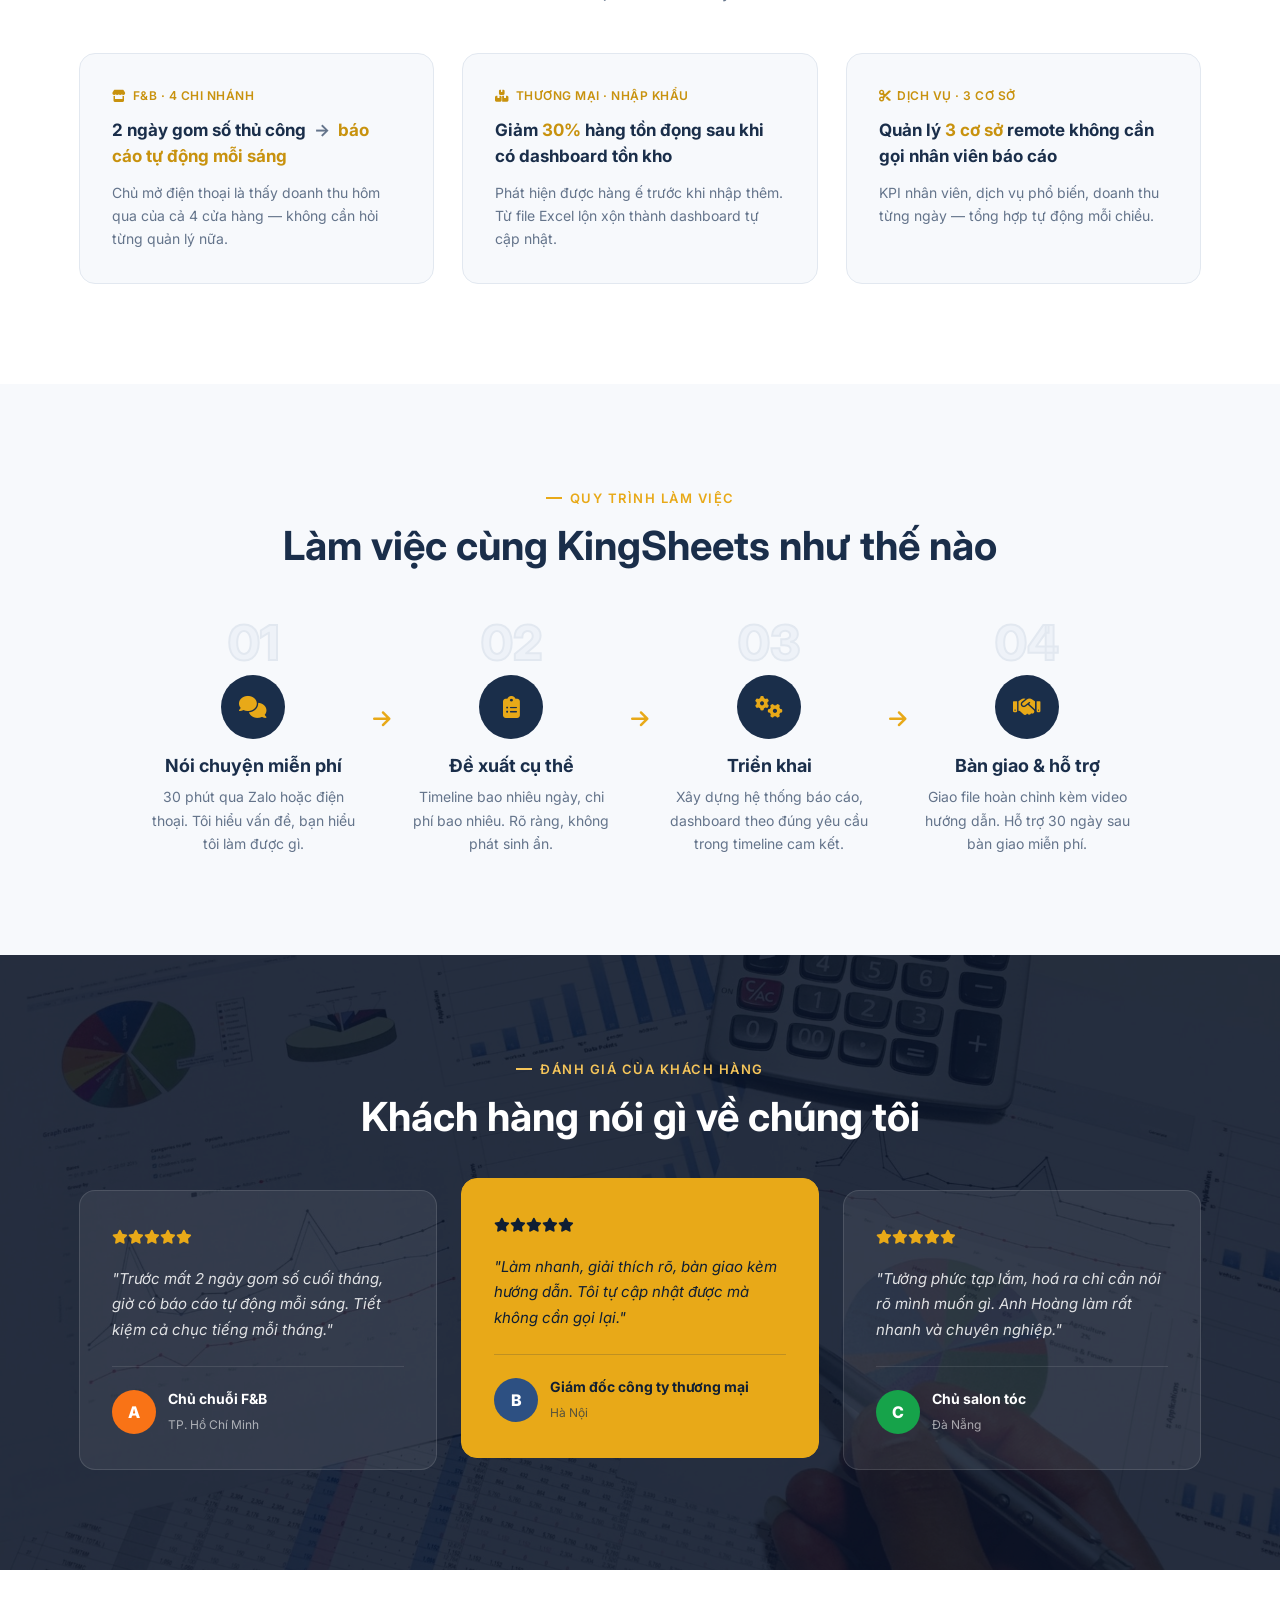
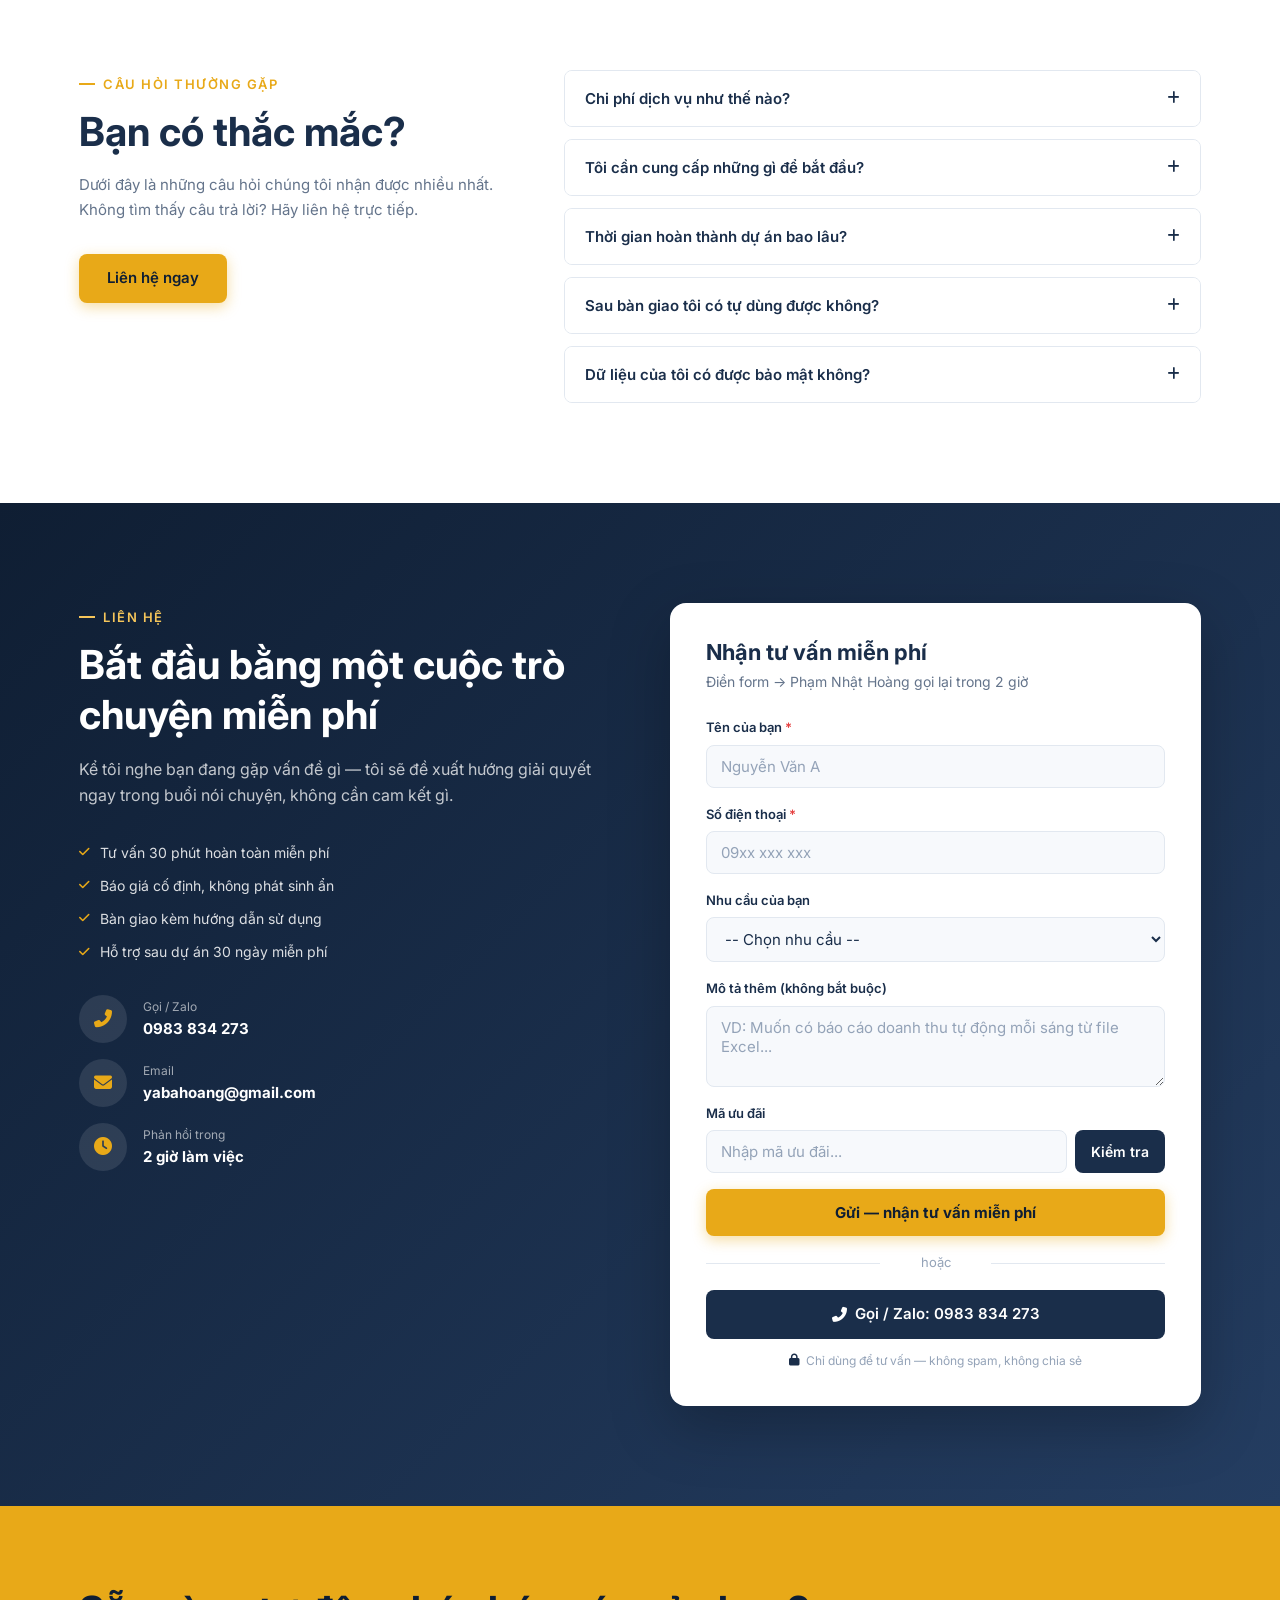
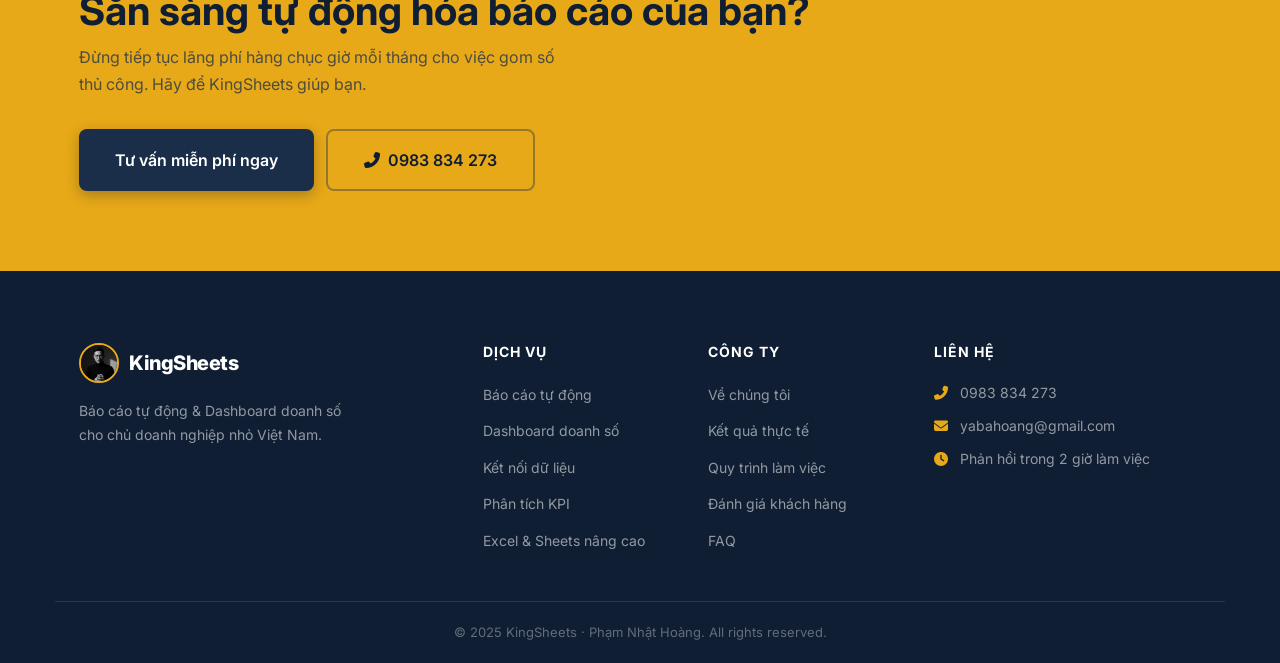
==== commit 2c1c9315: "feat: add website and web app service cards" ====
--- a/index.html
+++ b/index.html
@@ -320,6 +320,30 @@
           <div class="service-icon"><i class="fas fa-chalkboard-teacher"></i></div>
           <h3>Tư vấn &amp; Đào tạo</h3>
           <p>Đào tạo nhân viên tự sử dụng công cụ. Không phụ thuộc người ngoài về lâu dài.</p>
+          <a href="#contact" class="service-link">Tìm hiểu thêm <i class="fas fa-arrow-right"></i></a>
+        </div>
+      </div>
+
+      <div class="service-card">
+        <div class="service-card-img service-card-img--gradient" style="--grad-a:#1a2e4a;--grad-b:#2d5082;">
+          <i class="fas fa-globe service-card-bg-icon"></i>
+        </div>
+        <div class="service-card-body">
+          <div class="service-icon"><i class="fas fa-globe"></i></div>
+          <h3>Website doanh nghiệp</h3>
+          <p>Thiết kế landing page, website giới thiệu dịch vụ chuyên nghiệp — tích hợp form, analytics, tối ưu SEO.</p>
+          <a href="#contact" class="service-link">Tìm hiểu thêm <i class="fas fa-arrow-right"></i></a>
+        </div>
+      </div>
+
+      <div class="service-card">
+        <div class="service-card-img service-card-img--gradient" style="--grad-a:#1e3a5f;--grad-b:#c8920e;">
+          <i class="fas fa-laptop-code service-card-bg-icon"></i>
+        </div>
+        <div class="service-card-body">
+          <div class="service-icon"><i class="fas fa-laptop-code"></i></div>
+          <h3>Web App tùy chỉnh</h3>
+          <p>Xây dựng ứng dụng web theo nhu cầu: quản lý nội bộ, dashboard realtime, công cụ tự động hóa nghiệp vụ.</p>
           <a href="#contact" class="service-link">Tìm hiểu thêm <i class="fas fa-arrow-right"></i></a>
         </div>
       </div>
--- a/styles.css
+++ b/styles.css
@@ -616,6 +616,16 @@
   overflow: hidden;
   aspect-ratio: 16/9;
 }
+.service-card-img--gradient {
+  display: flex;
+  align-items: center;
+  justify-content: center;
+  background: linear-gradient(135deg, var(--grad-a, var(--navy)), var(--grad-b, var(--navy-light)));
+}
+.service-card-bg-icon {
+  font-size: 64px;
+  color: rgba(255,255,255,0.15);
+}
 .service-card-img img {
   width: 100%; height: 100%;
   object-fit: cover;
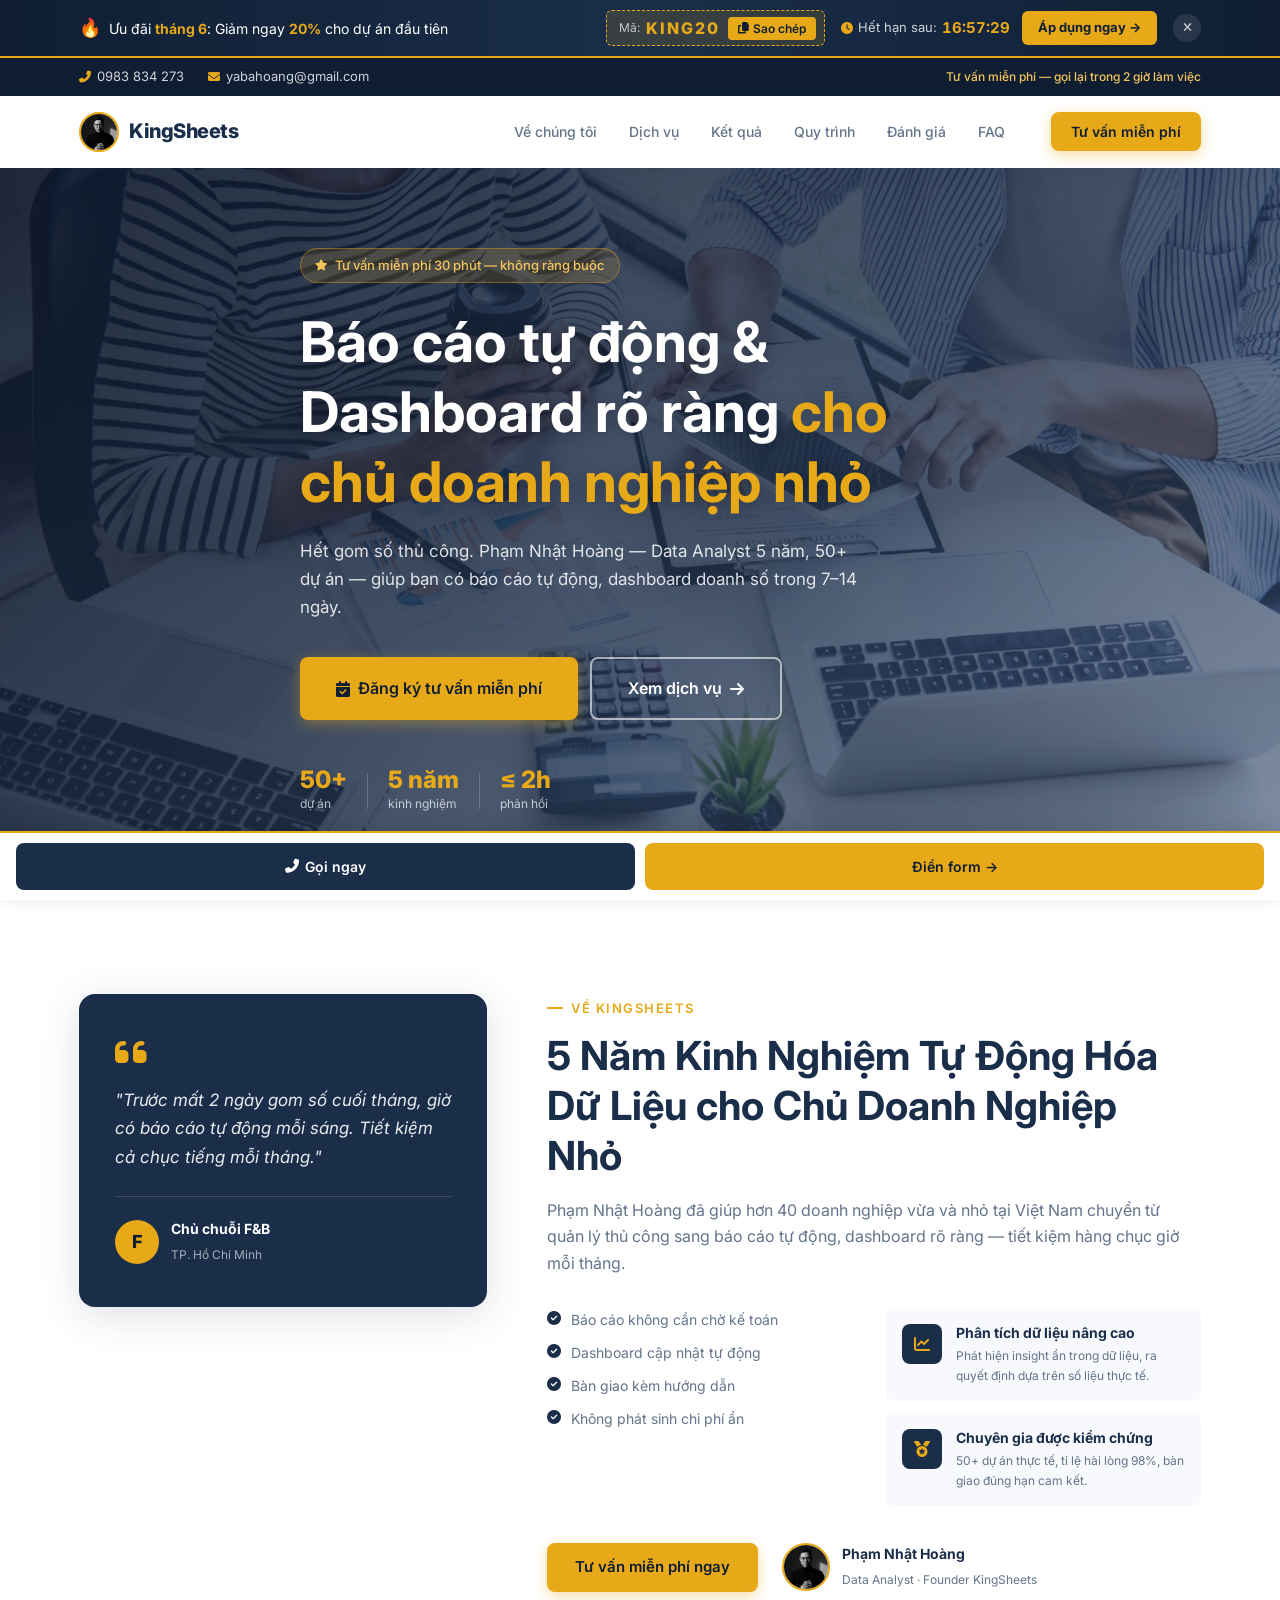
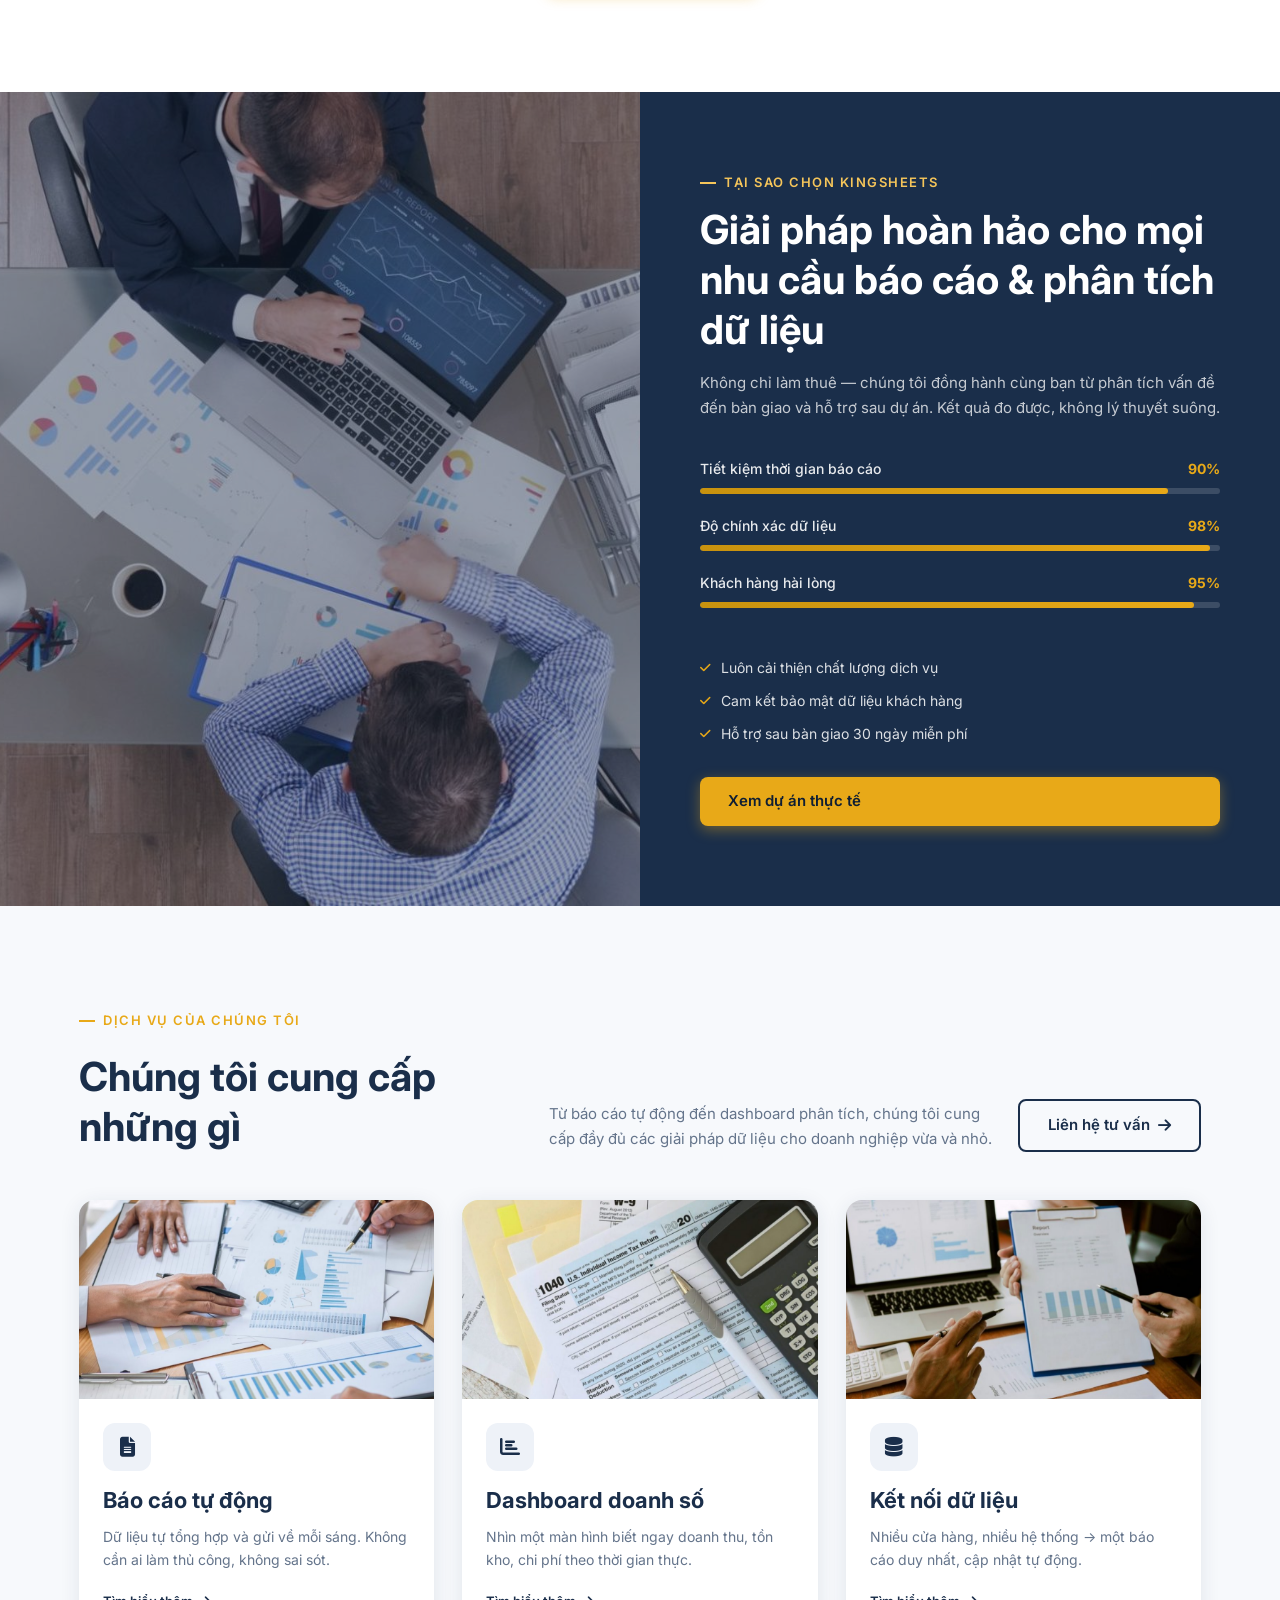
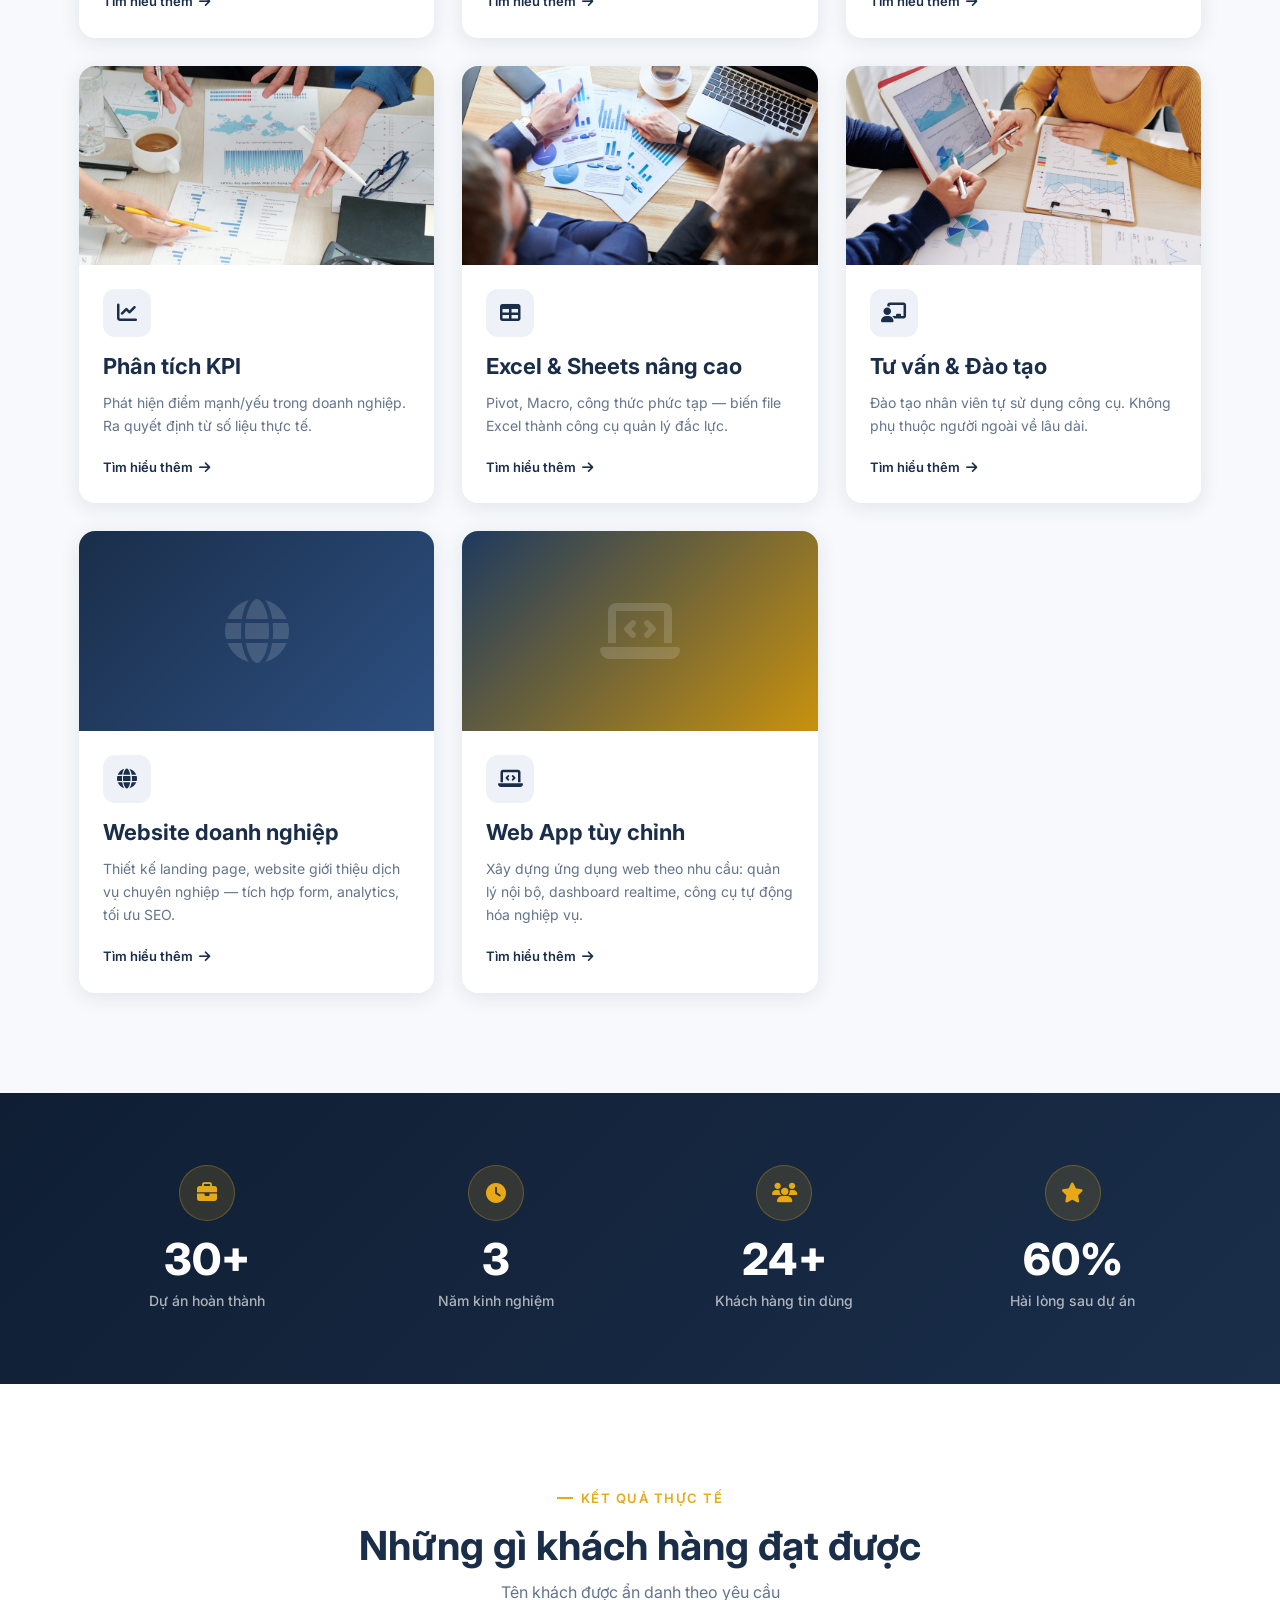
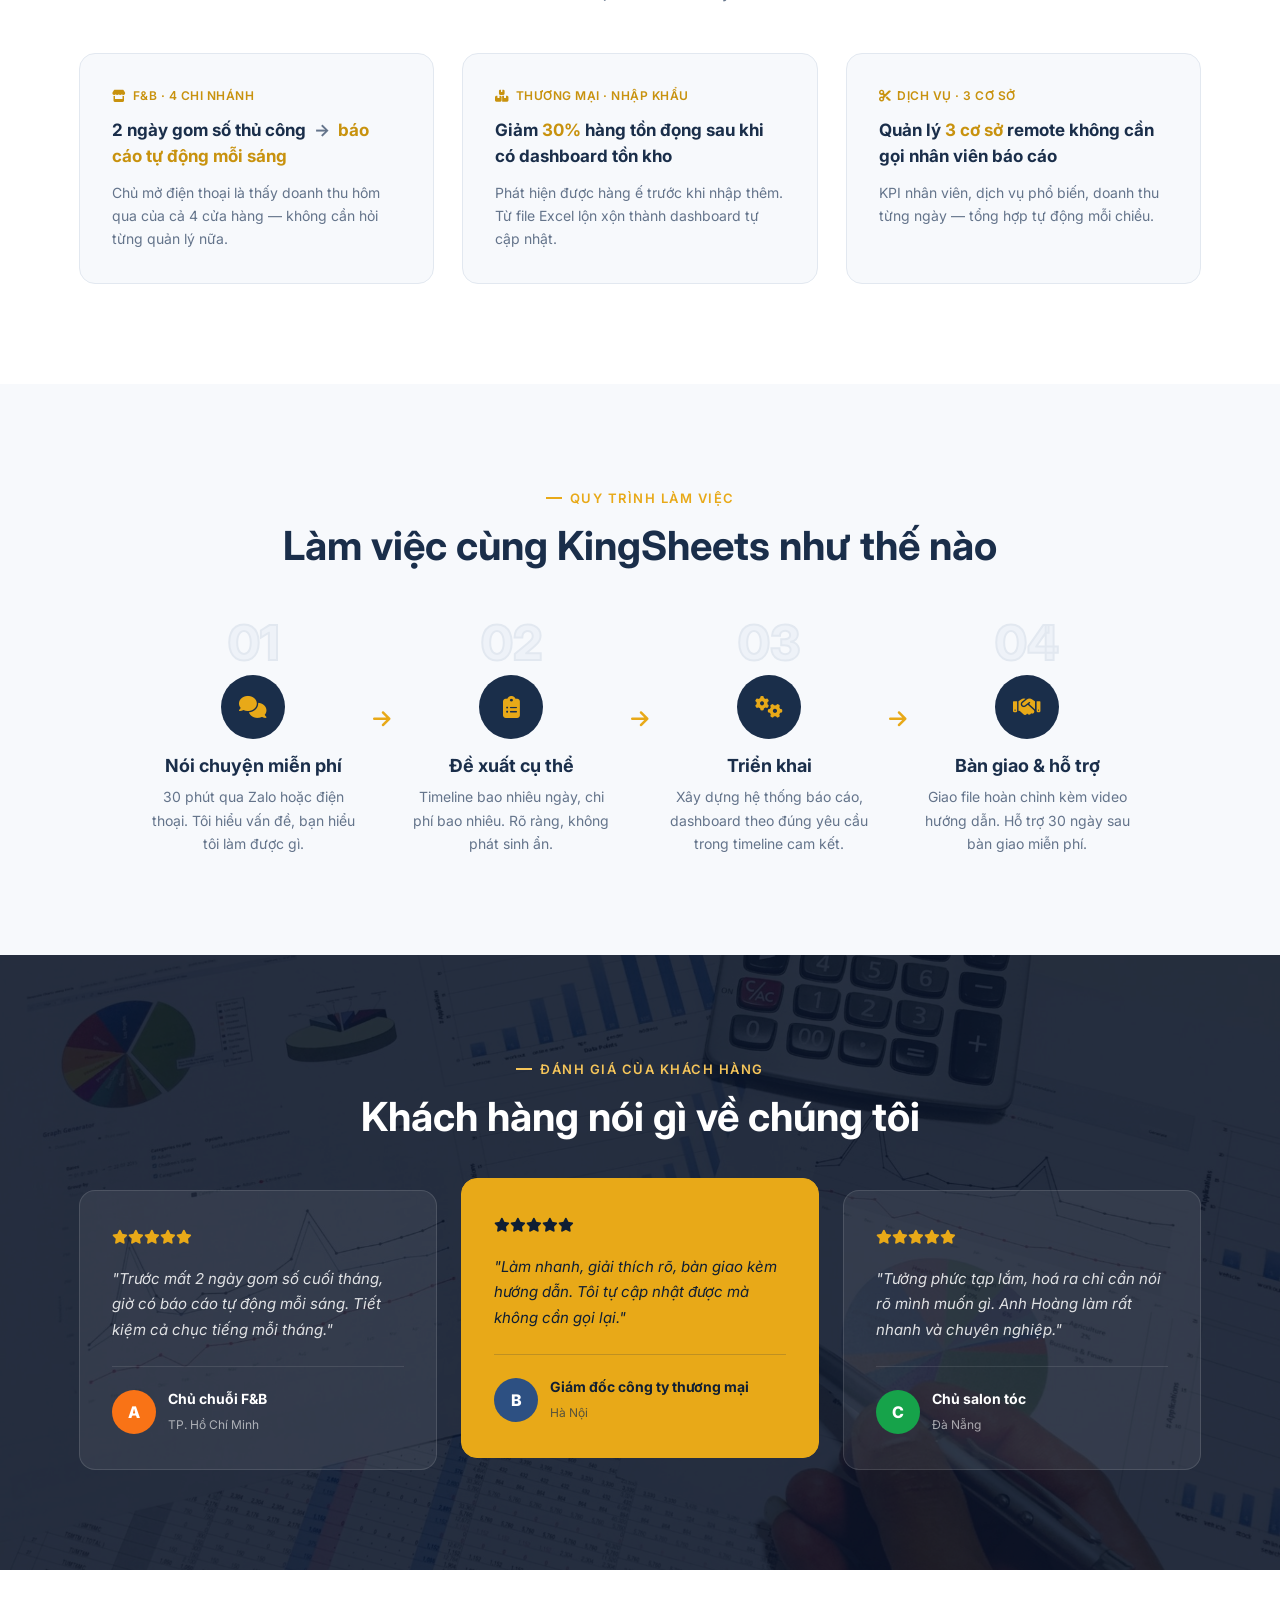
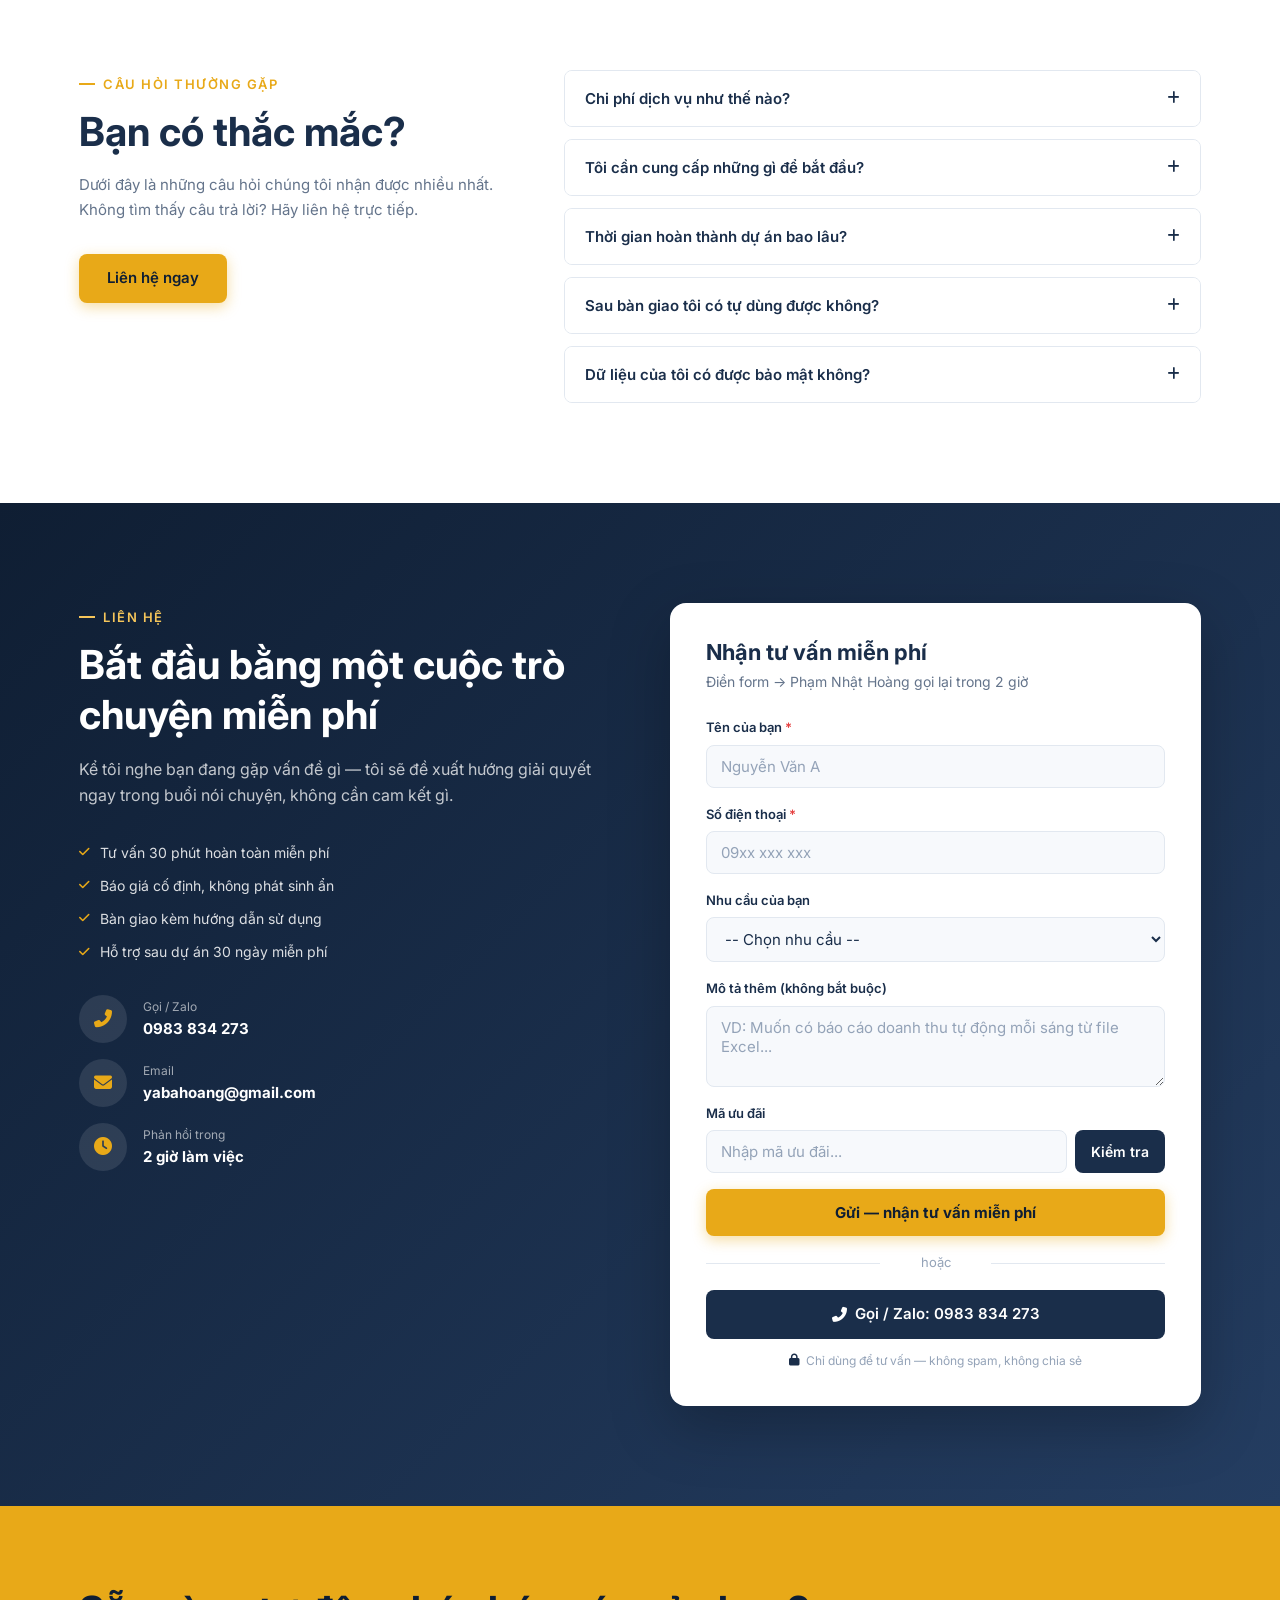
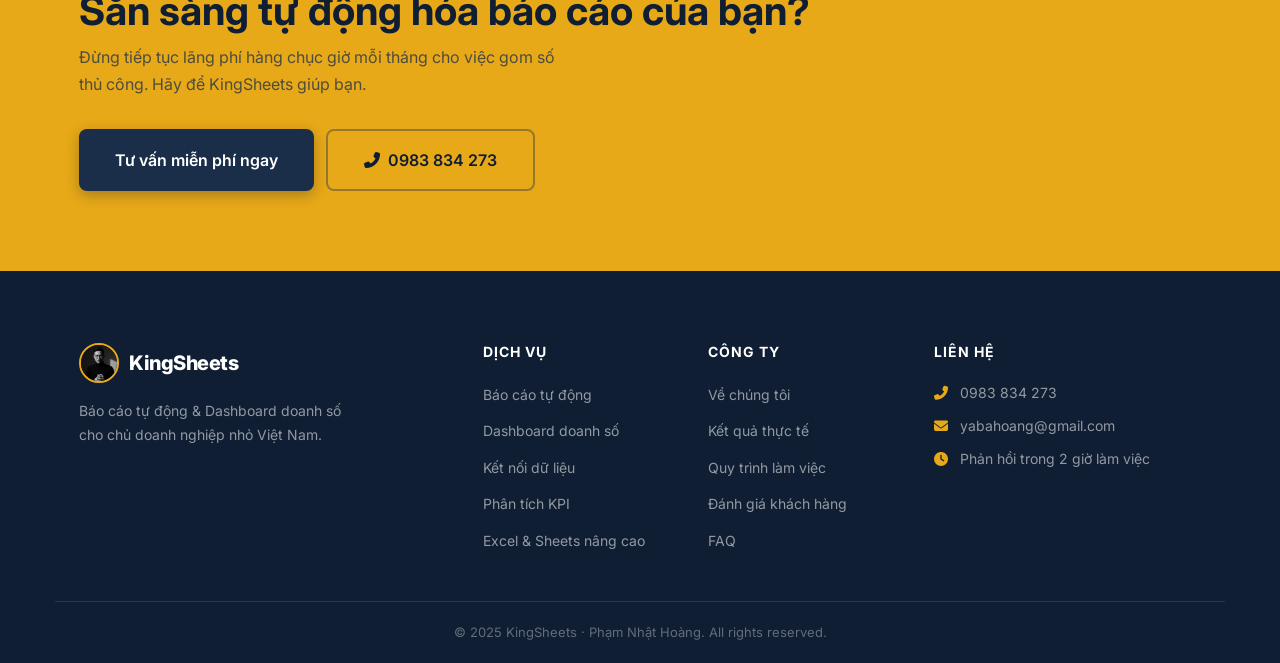
==== commit 89a3ee65: "feat: add service-7/8 img slots with gradient fallback" ====
--- a/index.html
+++ b/index.html
@@ -326,6 +326,7 @@
 
       <div class="service-card">
         <div class="service-card-img service-card-img--gradient" style="--grad-a:#1a2e4a;--grad-b:#2d5082;">
+          <img src="service-7.jpg" alt="Website doanh nghiệp" loading="lazy" onerror="this.style.display='none'">
           <i class="fas fa-globe service-card-bg-icon"></i>
         </div>
         <div class="service-card-body">
@@ -338,6 +339,7 @@
 
       <div class="service-card">
         <div class="service-card-img service-card-img--gradient" style="--grad-a:#1e3a5f;--grad-b:#c8920e;">
+          <img src="service-8.jpg" alt="Web App tùy chỉnh" loading="lazy" onerror="this.style.display='none'">
           <i class="fas fa-laptop-code service-card-bg-icon"></i>
         </div>
         <div class="service-card-body">
--- a/styles.css
+++ b/styles.css
@@ -621,10 +621,19 @@
   align-items: center;
   justify-content: center;
   background: linear-gradient(135deg, var(--grad-a, var(--navy)), var(--grad-b, var(--navy-light)));
+  position: relative;
 }
 .service-card-bg-icon {
   font-size: 64px;
   color: rgba(255,255,255,0.15);
+  position: absolute;
+}
+.service-card-img--gradient img {
+  position: absolute;
+  inset: 0;
+  width: 100%; height: 100%;
+  object-fit: cover;
+  z-index: 1;
 }
 .service-card-img img {
   width: 100%; height: 100%;
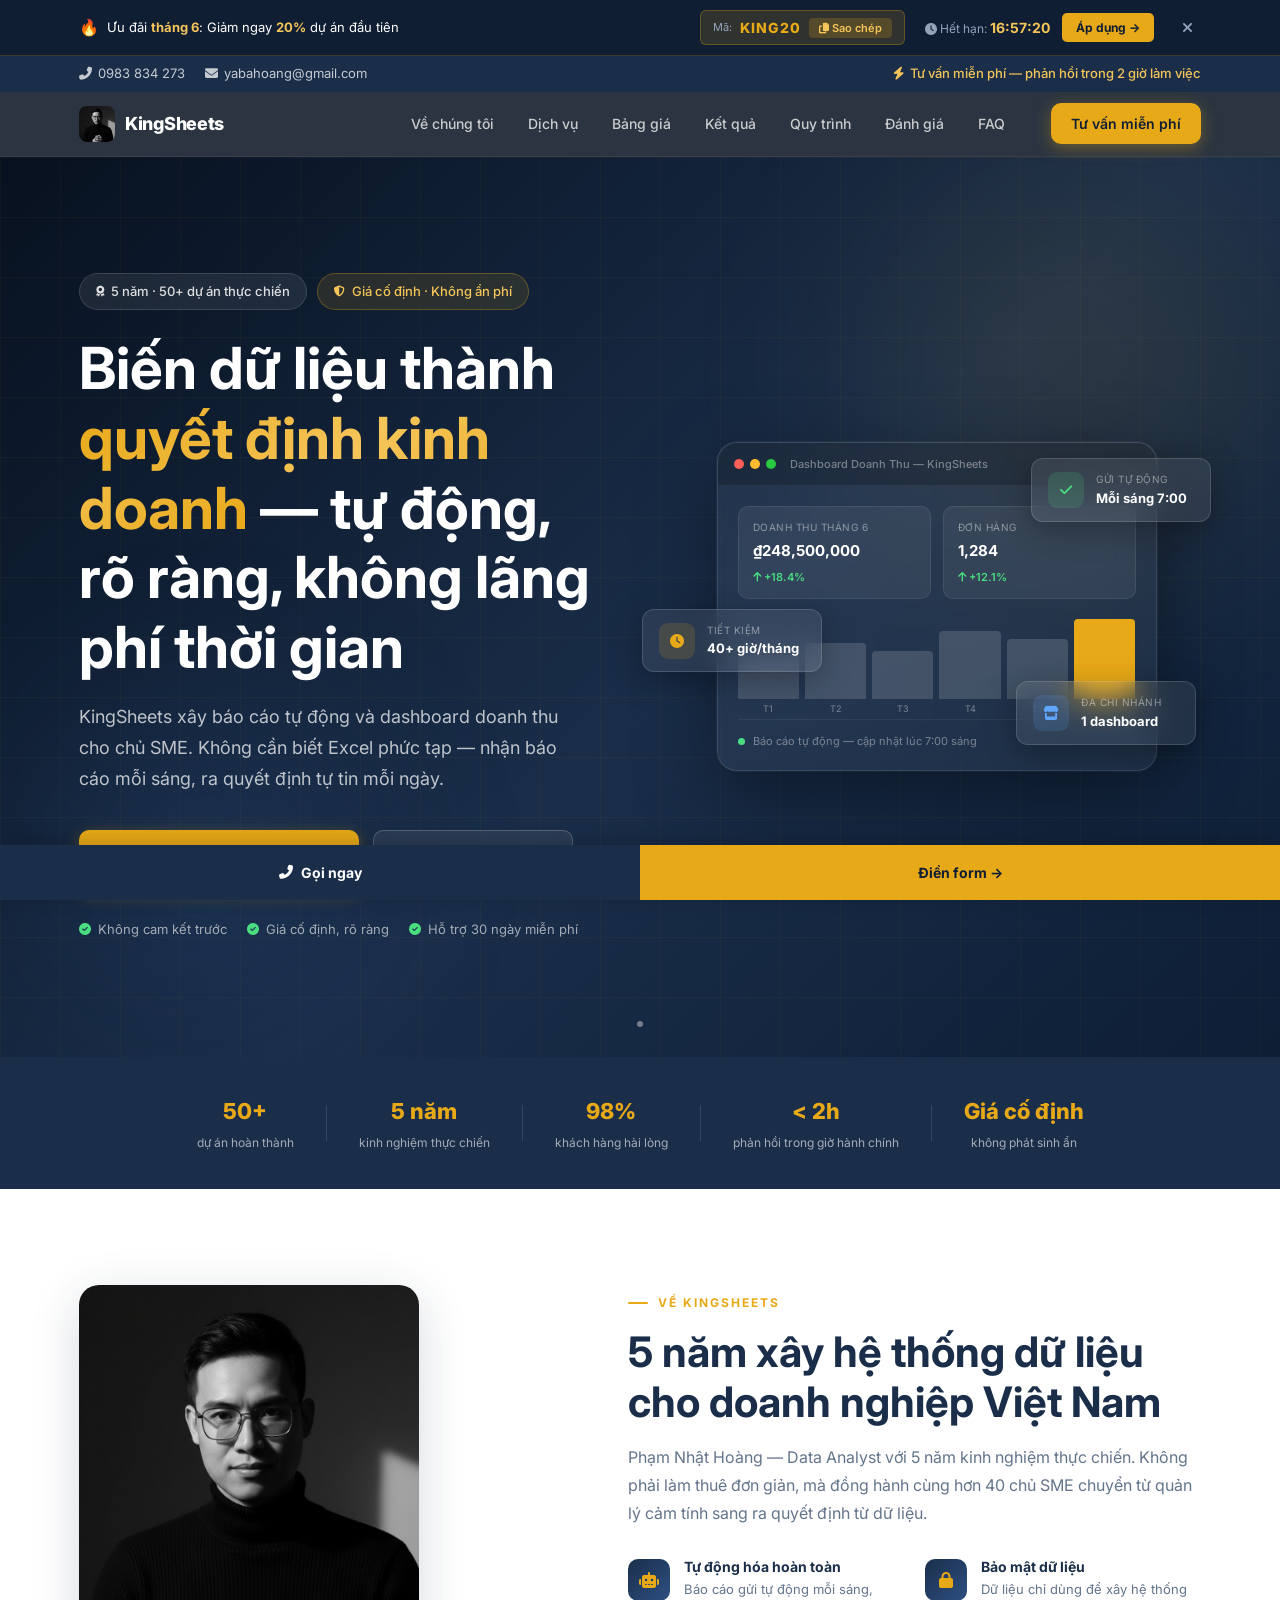
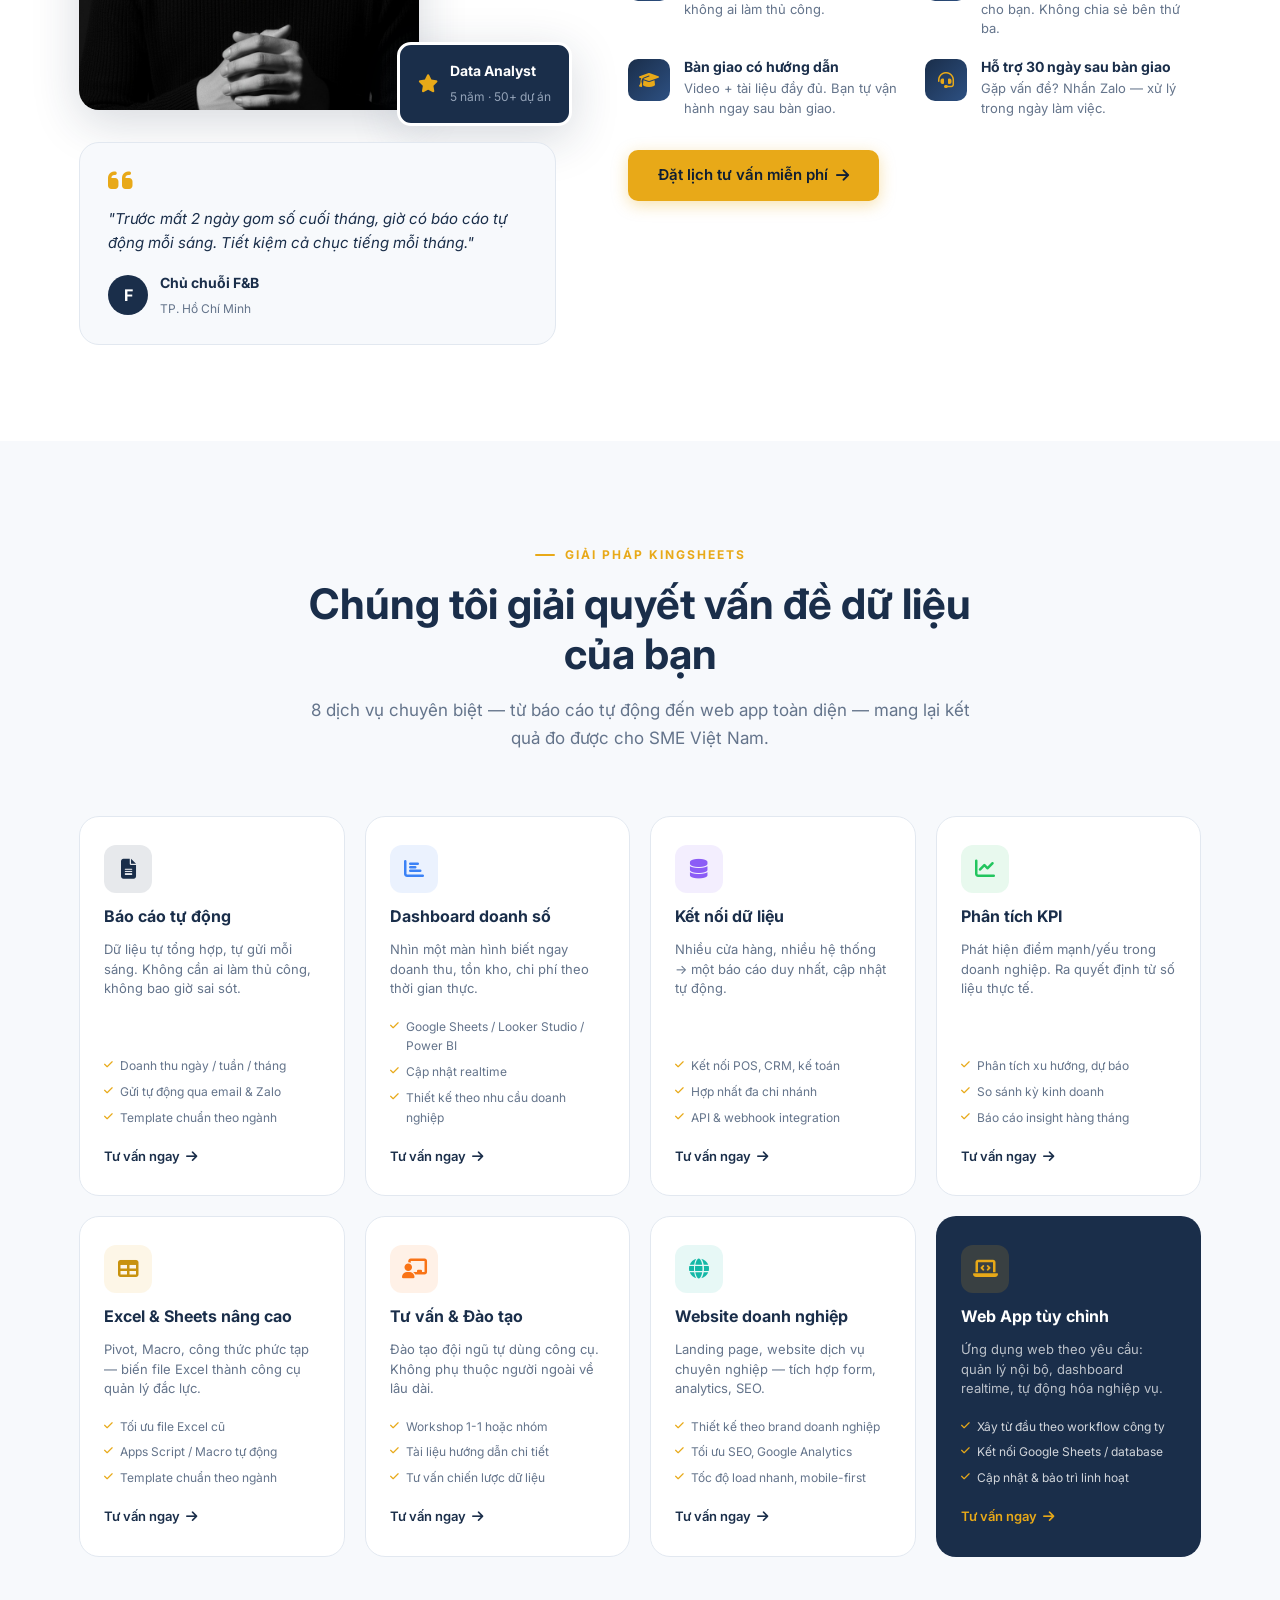
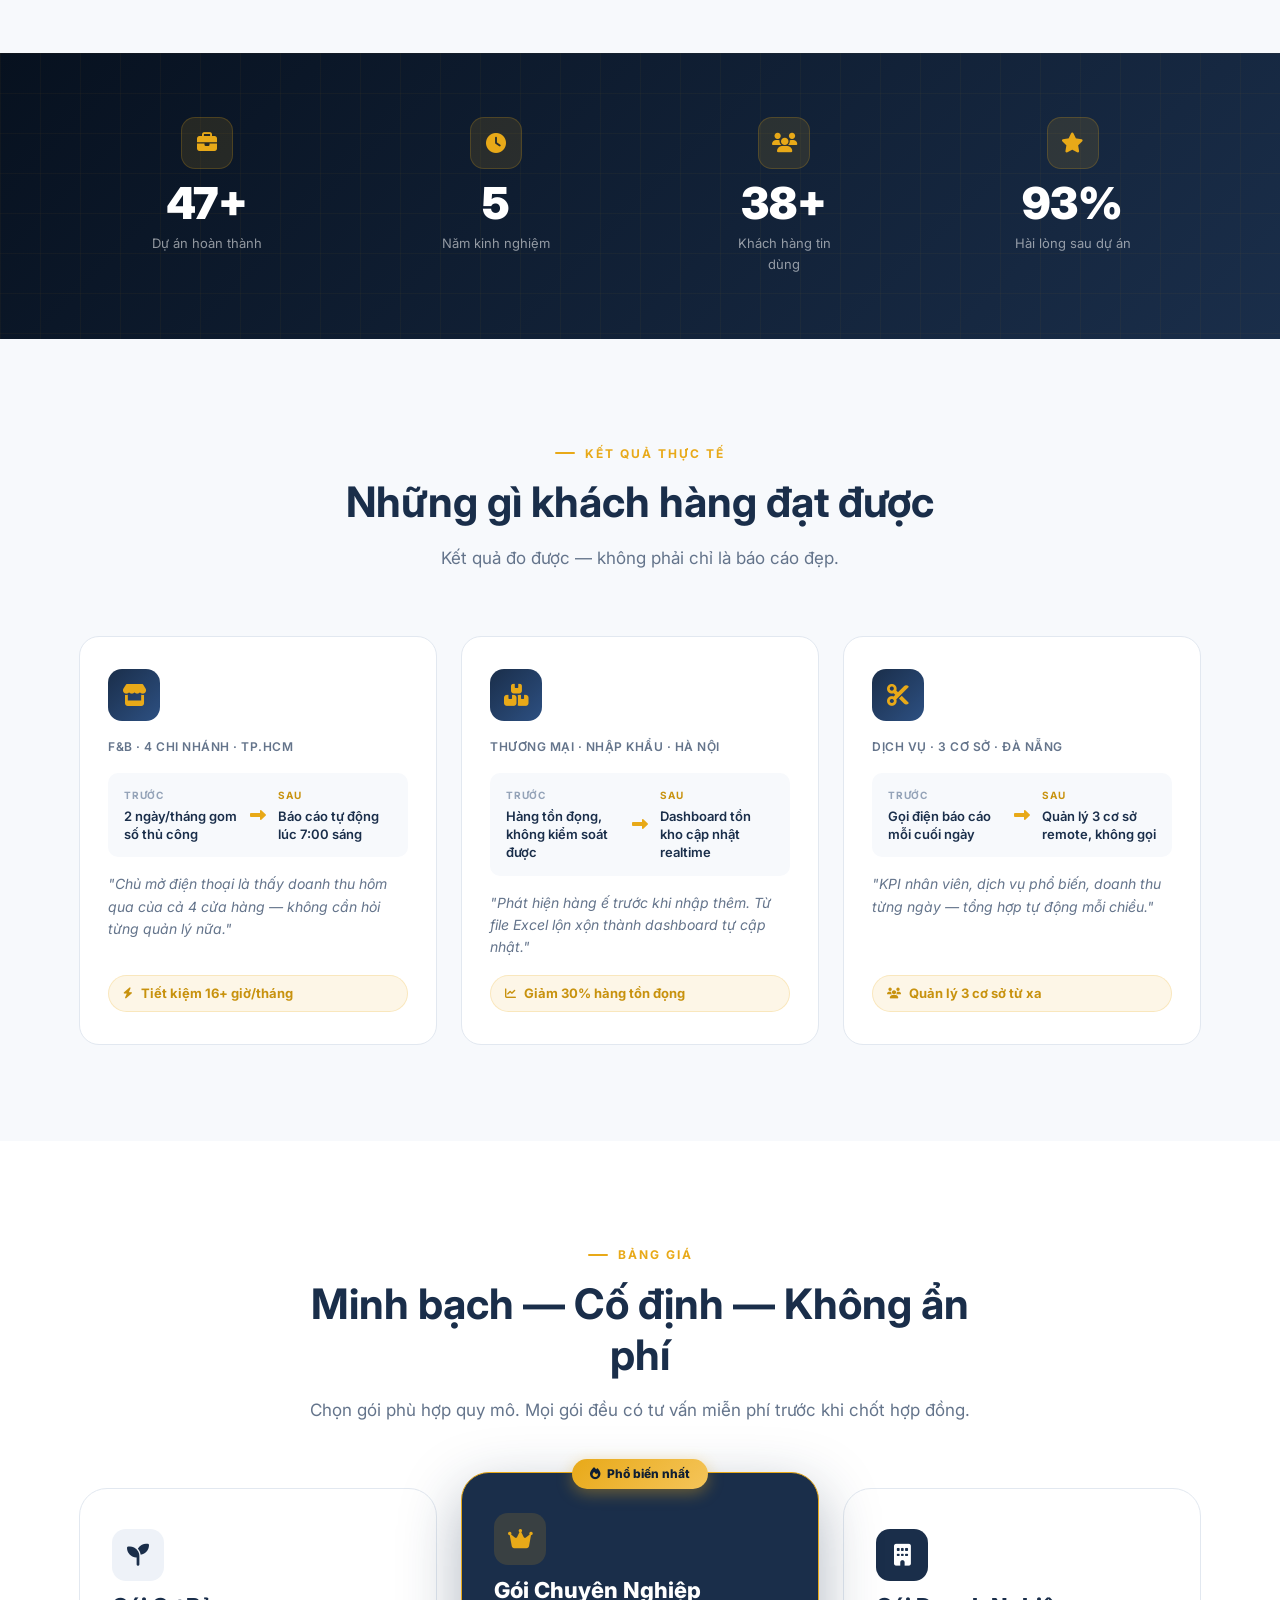
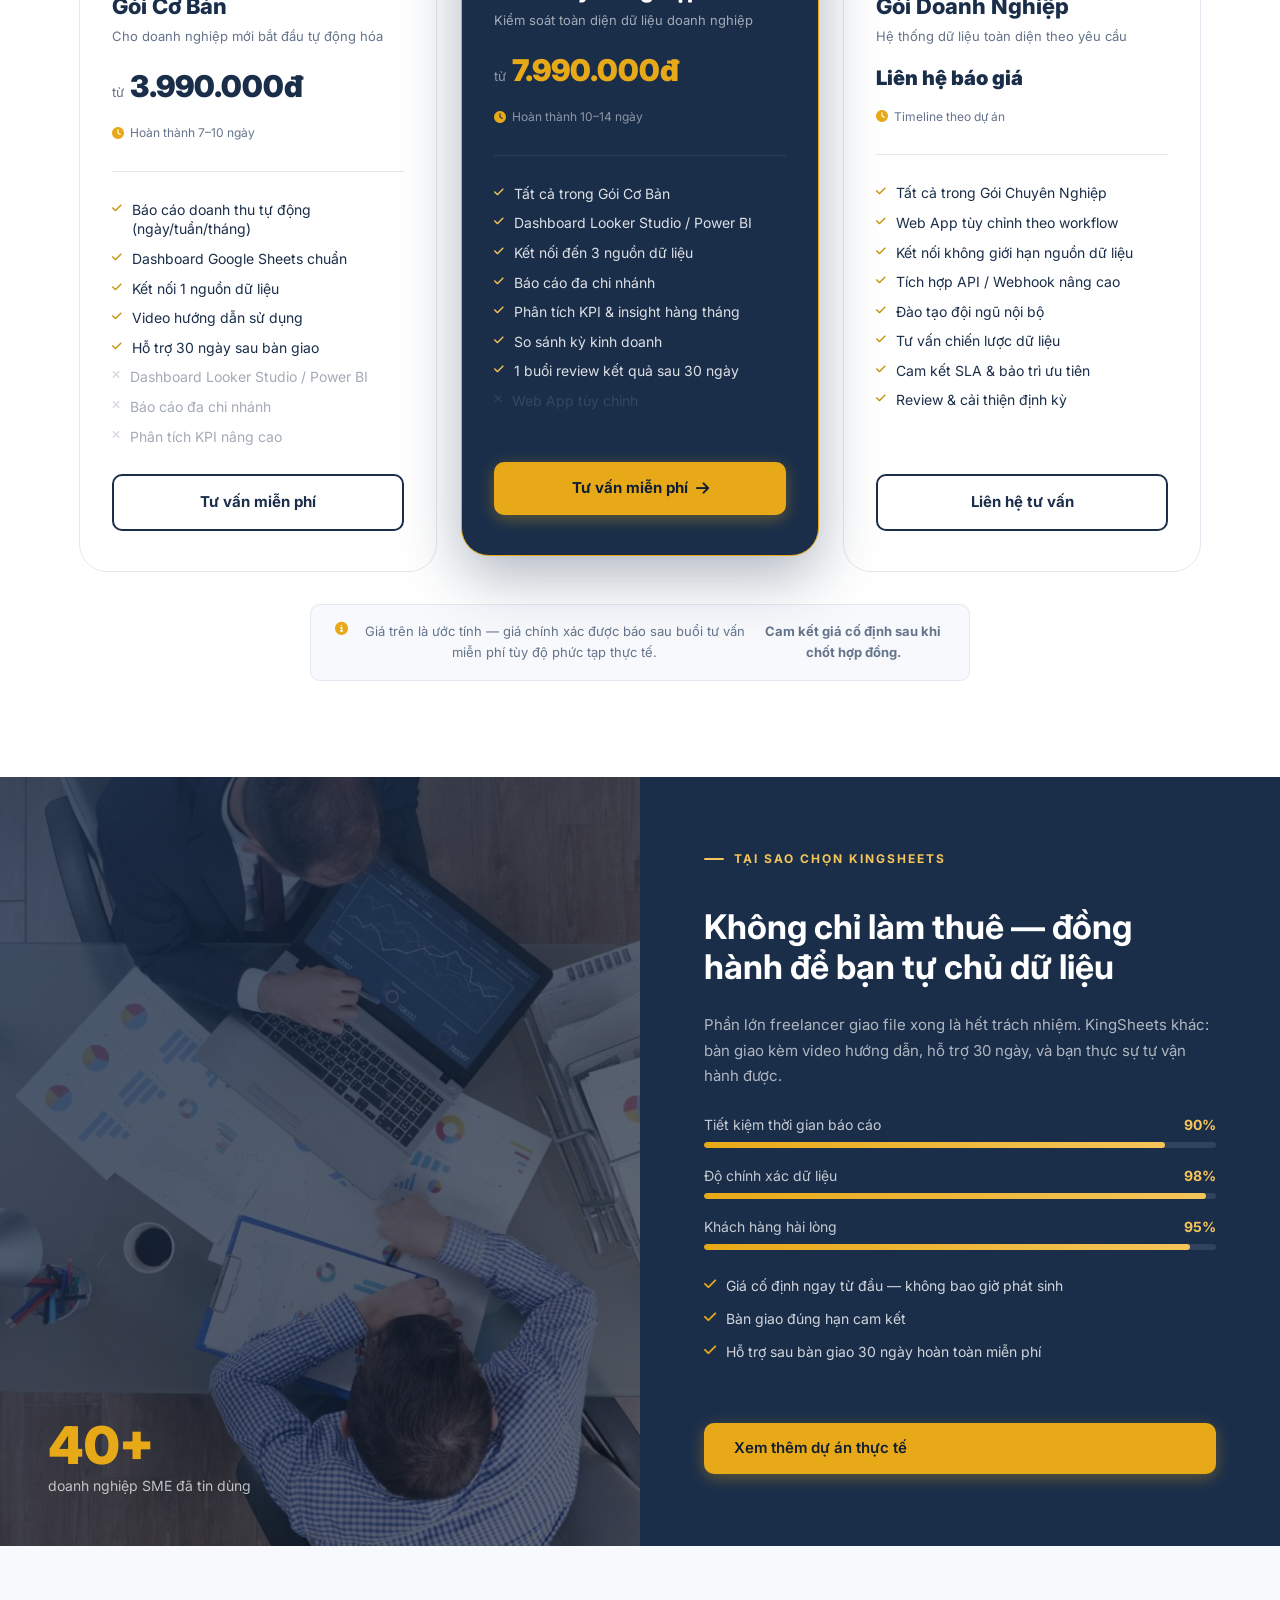
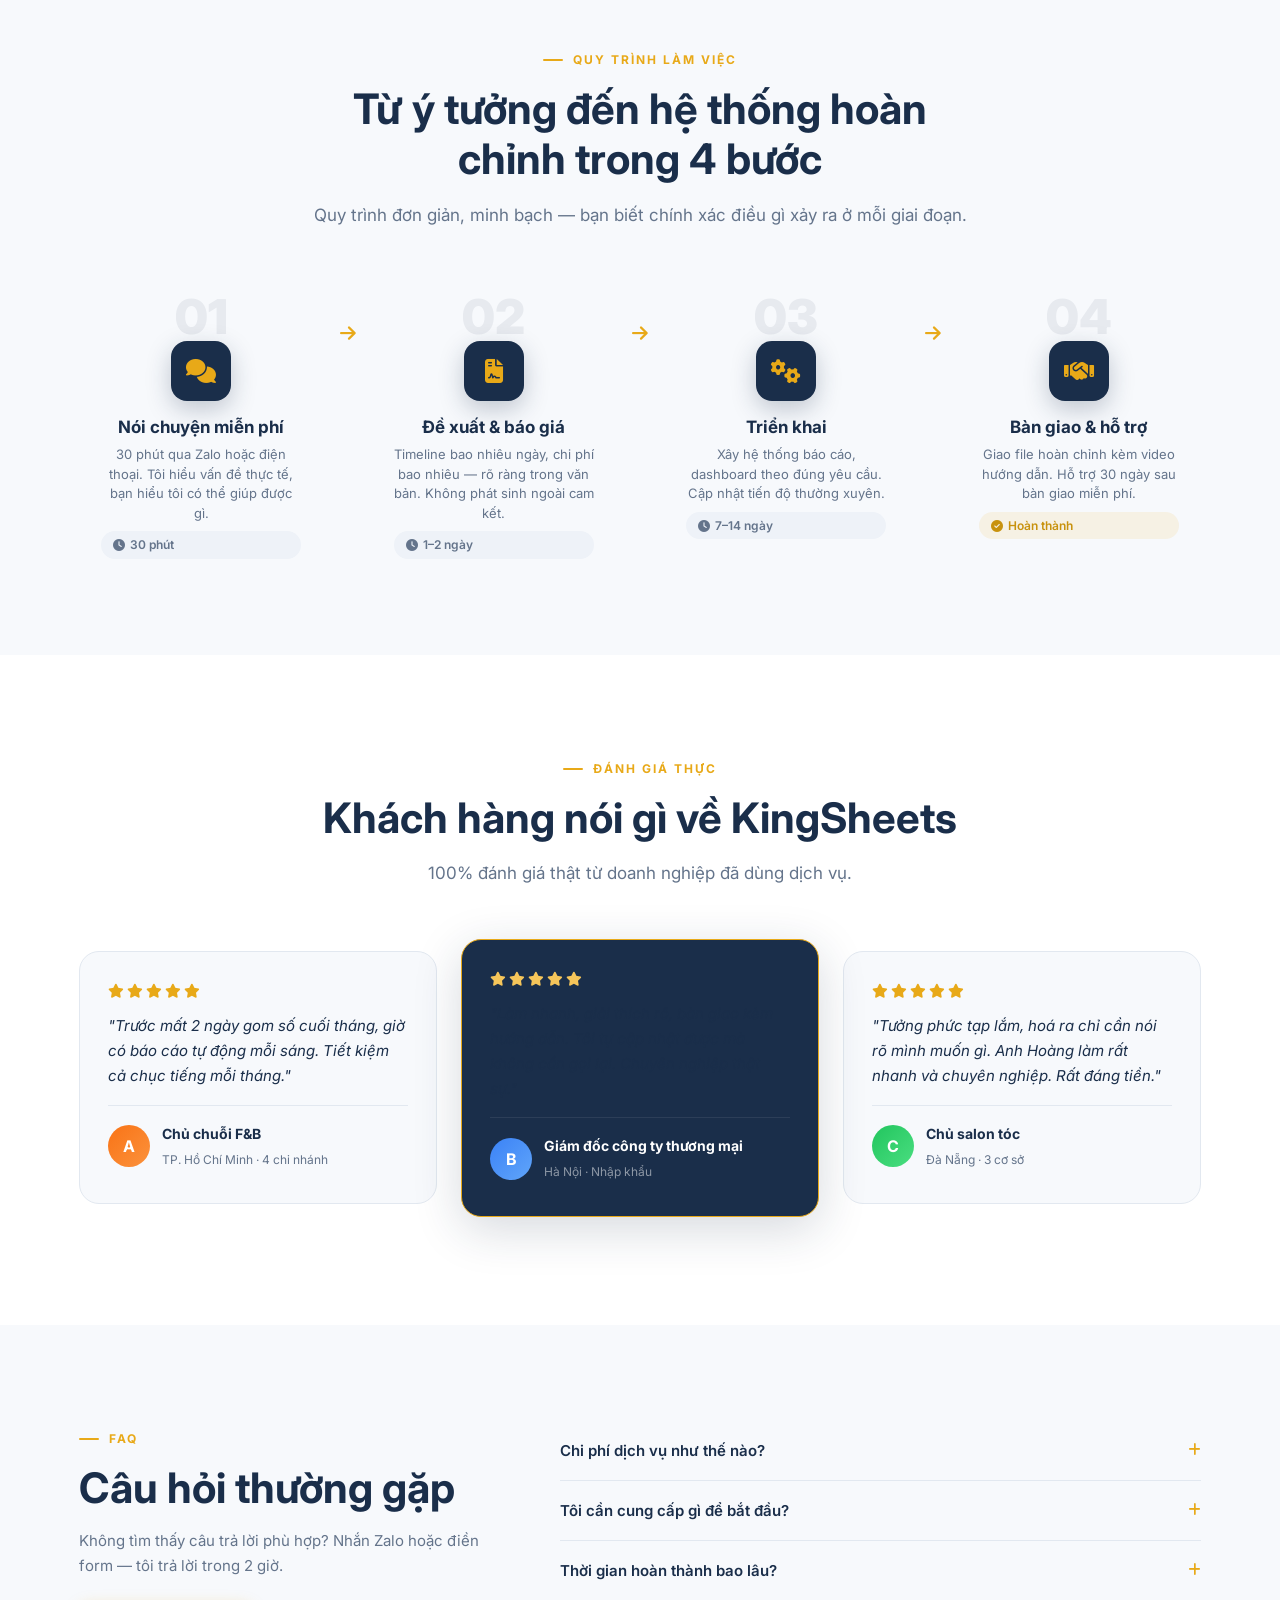
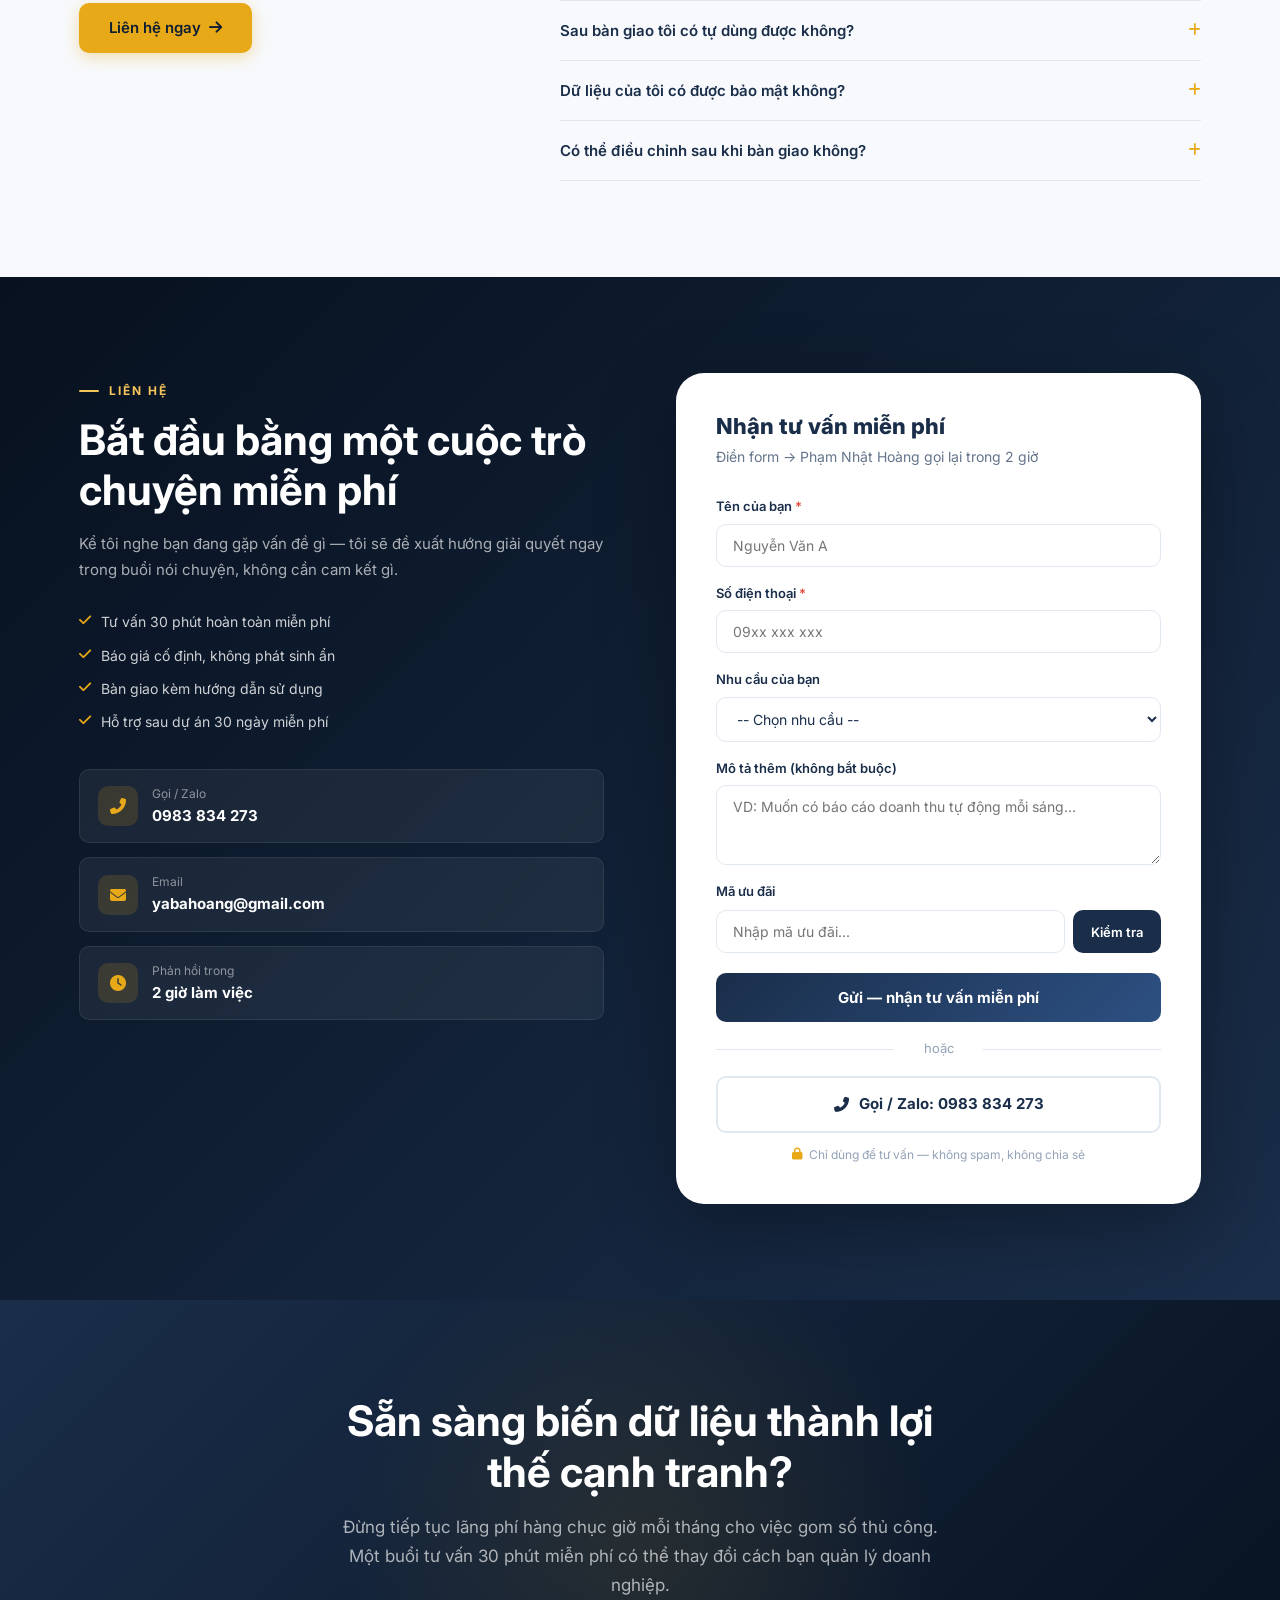
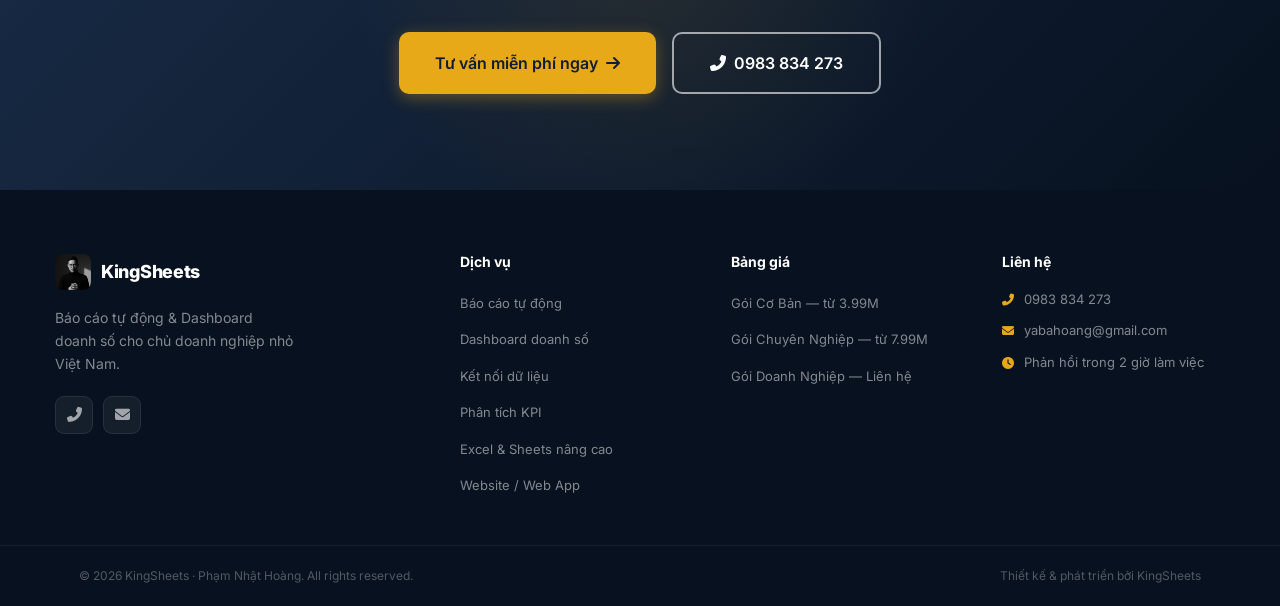
==== commit b896043f: "feat: redesign landing page v2 — dark hero, pricing section, modern UI - Dark gradient hero with ani" ====
--- a/index.html
+++ b/index.html
@@ -3,18 +3,16 @@
 <head>
   <meta charset="utf-8" />
   <meta name="viewport" content="width=device-width, initial-scale=1, maximum-scale=1" />
-  <title>Báo cáo tự động & Dashboard — KingSheets · Phạm Nhật Hoàng</title>
-  <meta name="description" content="Hết gom số thủ công. Phạm Nhật Hoàng — Data Analyst 5 năm, 50+ dự án — giúp chủ SME có báo cáo tự động, dashboard doanh số. Tư vấn miễn phí, gọi lại trong 2 giờ." />
+  <title>KingSheets — Tự động hóa báo cáo & Dashboard cho SME Việt Nam</title>
+  <meta name="description" content="KingSheets giúp chủ doanh nghiệp nhỏ có báo cáo tự động, dashboard doanh số rõ ràng. 5 năm · 50+ dự án · Tư vấn miễn phí 30 phút." />
   <link rel="preconnect" href="https://fonts.gstatic.com" crossorigin>
-  <link href="https://fonts.googleapis.com/css2?family=Inter:wght@400;500;600;700;800&display=swap" rel="stylesheet">
+  <link href="https://fonts.googleapis.com/css2?family=Inter:wght@400;500;600;700;800;900&display=swap" rel="stylesheet">
   <link rel="stylesheet" href="https://cdnjs.cloudflare.com/ajax/libs/font-awesome/6.4.0/css/all.min.css">
   <link rel="stylesheet" href="styles.css" />
   <link rel="canonical" href="https://yabahoang3007.github.io/kingsheets/" />
-
   <link rel="icon" href="data:image/svg+xml,<svg xmlns='http://www.w3.org/2000/svg' viewBox='0 0 32 32'><rect width='32' height='32' rx='7' fill='%231a2e4a'/><text x='16' y='23' font-family='Inter,system-ui,sans-serif' font-size='20' font-weight='800' fill='%23e8a918' text-anchor='middle'>K</text></svg>">
   <link rel="apple-touch-icon" href="avt.jpg">
-
-  <meta property="og:title" content="Báo cáo tự động & Dashboard cho doanh nghiệp nhỏ — KingSheets" />
+  <meta property="og:title" content="KingSheets — Tự động hóa báo cáo & Dashboard cho SME" />
   <meta property="og:description" content="Phạm Nhật Hoàng · 5 năm · 50+ dự án. Tư vấn miễn phí — gọi lại trong 2 giờ." />
   <meta property="og:image" content="https://yabahoang3007.github.io/kingsheets/avt.jpg" />
   <meta property="og:url" content="https://yabahoang3007.github.io/kingsheets/" />
@@ -22,13 +20,6 @@
   <script type="application/ld+json">
   {"@context":"https://schema.org","@type":"Person","name":"Phạm Nhật Hoàng","jobTitle":"Data Analyst","telephone":"+84983834273","url":"https://yabahoang3007.github.io/kingsheets/"}
   </script>
-
-  <!--
-  Facebook Pixel:
-  <script>!function(f,b,e,v,n,t,s){...}(window,document,'script','https://connect.facebook.net/en_US/fbevents.js');
-  fbq('init','YOUR_PIXEL_ID');fbq('track','PageView');</script>
-  -->
-  <!-- Google tag (gtag.js) -->
   <script async src="https://www.googletagmanager.com/gtag/js?id=G-P6K5DEFNM3"></script>
   <script>
     window.dataLayer = window.dataLayer || [];
@@ -44,7 +35,7 @@
   <div class="container promo-inner">
     <div class="promo-left">
       <span class="promo-fire">🔥</span>
-      <span class="promo-msg">Ưu đãi <strong>tháng 6</strong>: Giảm ngay <strong>20%</strong> cho dự án đầu tiên</span>
+      <span class="promo-msg">Ưu đãi <strong>tháng 6</strong>: Giảm ngay <strong>20%</strong> dự án đầu tiên</span>
     </div>
     <div class="promo-mid">
       <div class="promo-code-box">
@@ -56,8 +47,8 @@
       </div>
     </div>
     <div class="promo-right">
-      <span class="promo-timer-wrap"><i class="fas fa-clock"></i> Hết hạn sau: <strong id="promo-timer">--:--:--</strong></span>
-      <a href="#contact" class="promo-apply-btn" id="promo-apply-btn">Áp dụng ngay →</a>
+      <span class="promo-timer-wrap"><i class="fas fa-clock"></i> Hết hạn: <strong id="promo-timer">--:--:--</strong></span>
+      <a href="#contact" class="promo-apply-btn" id="promo-apply-btn">Áp dụng →</a>
     </div>
     <button class="promo-dismiss-btn" id="promo-dismiss-btn" aria-label="Đóng"><i class="fas fa-times"></i></button>
   </div>
@@ -71,7 +62,7 @@
       <a href="mailto:yabahoang@gmail.com" class="topbar-link"><i class="fas fa-envelope"></i> yabahoang@gmail.com</a>
     </div>
     <div class="topbar-right">
-      <span class="topbar-promo">Tư vấn miễn phí — gọi lại trong 2 giờ làm việc</span>
+      <span class="topbar-promo"><i class="fas fa-bolt"></i> Tư vấn miễn phí — phản hồi trong 2 giờ làm việc</span>
     </div>
   </div>
 </div>
@@ -87,6 +78,7 @@
       <ul>
         <li><a href="#about">Về chúng tôi</a></li>
         <li><a href="#services">Dịch vụ</a></li>
+        <li><a href="#pricing">Bảng giá</a></li>
         <li><a href="#cases">Kết quả</a></li>
         <li><a href="#process">Quy trình</a></li>
         <li><a href="#reviews">Đánh giá</a></li>
@@ -103,42 +95,135 @@
 <main>
 
 <!-- ===== HERO ===== -->
-<section class="hero-section" id="top" style="background-image: url('hero-bg.jpg')">
-  <div class="hero-overlay"></div>
+<section class="hero-section" id="top">
+  <div class="hero-bg-grid"></div>
+  <div class="hero-bg-glow hero-bg-glow--1"></div>
+  <div class="hero-bg-glow hero-bg-glow--2"></div>
+
   <div class="container hero-inner">
     <div class="hero-content">
-      <span class="hero-badge"><i class="fas fa-star"></i> Tư vấn miễn phí 30 phút — không ràng buộc</span>
-      <h1>Báo cáo tự động &amp; Dashboard rõ ràng <span class="text-gold">cho chủ doanh nghiệp nhỏ</span></h1>
-      <p class="hero-desc">Hết gom số thủ công. Phạm Nhật Hoàng — Data Analyst 5 năm, 50+ dự án — giúp bạn có báo cáo tự động, dashboard doanh số trong 7–14 ngày.</p>
+      <div class="hero-badge-row">
+        <span class="hero-badge"><i class="fas fa-award"></i> 5 năm · 50+ dự án thực chiến</span>
+        <span class="hero-badge hero-badge--gold"><i class="fas fa-shield-alt"></i> Giá cố định · Không ẩn phí</span>
+      </div>
+      <h1>Biến dữ liệu thành <span class="text-grad">quyết định kinh doanh</span> — tự động, rõ ràng, không lãng phí thời gian</h1>
+      <p class="hero-desc">KingSheets xây báo cáo tự động và dashboard doanh thu cho chủ SME. Không cần biết Excel phức tạp — nhận báo cáo mỗi sáng, ra quyết định tự tin mỗi ngày.</p>
       <div class="hero-ctas">
         <a href="#contact" class="btn btn-gold btn-lg">
-          <i class="fas fa-calendar-check"></i> Đăng ký tư vấn miễn phí
+          <i class="fas fa-calendar-check"></i> Tư vấn miễn phí 30 phút
         </a>
-        <a href="#services" class="btn btn-outline-white btn-lg">
-          Xem dịch vụ <i class="fas fa-arrow-right"></i>
+        <a href="#pricing" class="btn btn-ghost btn-lg">
+          Xem bảng giá <i class="fas fa-arrow-right"></i>
         </a>
       </div>
-      <div class="hero-stats">
-        <div class="hero-stat"><strong>50+</strong><span>dự án</span></div>
-        <div class="hero-stat-sep"></div>
-        <div class="hero-stat"><strong>5 năm</strong><span>kinh nghiệm</span></div>
-        <div class="hero-stat-sep"></div>
-        <div class="hero-stat"><strong>≤ 2h</strong><span>phản hồi</span></div>
-      </div>
-    </div>
+      <div class="hero-trust">
+        <div class="hero-trust-item"><i class="fas fa-check-circle"></i> Không cam kết trước</div>
+        <div class="hero-trust-item"><i class="fas fa-check-circle"></i> Giá cố định, rõ ràng</div>
+        <div class="hero-trust-item"><i class="fas fa-check-circle"></i> Hỗ trợ 30 ngày miễn phí</div>
+      </div>
+    </div>
+
+    <div class="hero-visual">
+      <div class="hero-mockup">
+        <div class="mockup-header">
+          <span class="mockup-dot red"></span>
+          <span class="mockup-dot yellow"></span>
+          <span class="mockup-dot green"></span>
+          <span class="mockup-title">Dashboard Doanh Thu — KingSheets</span>
+        </div>
+        <div class="mockup-body">
+          <div class="mockup-row">
+            <div class="mockup-kpi">
+              <span class="mkpi-label">Doanh thu tháng 6</span>
+              <span class="mkpi-value">₫248,500,000</span>
+              <span class="mkpi-change up"><i class="fas fa-arrow-up"></i> +18.4%</span>
+            </div>
+            <div class="mockup-kpi">
+              <span class="mkpi-label">Đơn hàng</span>
+              <span class="mkpi-value">1,284</span>
+              <span class="mkpi-change up"><i class="fas fa-arrow-up"></i> +12.1%</span>
+            </div>
+          </div>
+          <div class="mockup-chart">
+            <div class="chart-bars">
+              <div class="chart-bar" style="--h:55%"><span>T1</span></div>
+              <div class="chart-bar" style="--h:70%"><span>T2</span></div>
+              <div class="chart-bar" style="--h:60%"><span>T3</span></div>
+              <div class="chart-bar" style="--h:85%"><span>T4</span></div>
+              <div class="chart-bar" style="--h:75%"><span>T5</span></div>
+              <div class="chart-bar active" style="--h:100%"><span>T6</span></div>
+            </div>
+          </div>
+          <div class="mockup-footer">
+            <span class="status-dot"></span>
+            Báo cáo tự động — cập nhật lúc 7:00 sáng
+          </div>
+        </div>
+      </div>
+
+      <div class="float-card fc-1">
+        <div class="fc-icon-wrap fc-icon--green"><i class="fas fa-check"></i></div>
+        <div class="fc-content">
+          <span class="fc-label">Gửi tự động</span>
+          <span class="fc-value">Mỗi sáng 7:00</span>
+        </div>
+      </div>
+      <div class="float-card fc-2">
+        <div class="fc-icon-wrap fc-icon--gold"><i class="fas fa-clock"></i></div>
+        <div class="fc-content">
+          <span class="fc-label">Tiết kiệm</span>
+          <span class="fc-value">40+ giờ/tháng</span>
+        </div>
+      </div>
+      <div class="float-card fc-3">
+        <div class="fc-icon-wrap fc-icon--blue"><i class="fas fa-store"></i></div>
+        <div class="fc-content">
+          <span class="fc-label">Đa chi nhánh</span>
+          <span class="fc-value">1 dashboard</span>
+        </div>
+      </div>
+    </div>
+  </div>
+
+  <div class="hero-scroll-hint">
+    <div class="scroll-dot"></div>
+  </div>
+</section>
+
+<!-- ===== TRUST STRIP ===== -->
+<section class="trust-strip">
+  <div class="container trust-grid">
+    <div class="trust-item"><strong>50+</strong><span>dự án hoàn thành</span></div>
+    <div class="trust-divider"></div>
+    <div class="trust-item"><strong>5 năm</strong><span>kinh nghiệm thực chiến</span></div>
+    <div class="trust-divider"></div>
+    <div class="trust-item"><strong>98%</strong><span>khách hàng hài lòng</span></div>
+    <div class="trust-divider"></div>
+    <div class="trust-item"><strong>&lt; 2h</strong><span>phản hồi trong giờ hành chính</span></div>
+    <div class="trust-divider"></div>
+    <div class="trust-item"><strong>Giá cố định</strong><span>không phát sinh ẩn</span></div>
   </div>
 </section>
 
 <!-- ===== ABOUT ===== -->
 <section class="about-section reveal" id="about">
   <div class="container about-inner">
-
     <div class="about-left">
-      <div class="testi-featured">
-        <div class="testi-featured-quote"><i class="fas fa-quote-left"></i></div>
-        <blockquote>"Trước mất 2 ngày gom số cuối tháng, giờ có báo cáo tự động mỗi sáng. Tiết kiệm cả chục tiếng mỗi tháng."</blockquote>
-        <div class="testi-featured-author">
-          <div class="testi-featured-avatar">F</div>
+      <div class="about-img-wrap">
+        <img src="avt.jpg" alt="Phạm Nhật Hoàng — KingSheets" class="about-img">
+        <div class="about-badge">
+          <i class="fas fa-star"></i>
+          <div>
+            <strong>Data Analyst</strong>
+            <span>5 năm · 50+ dự án</span>
+          </div>
+        </div>
+      </div>
+      <div class="about-testi-card">
+        <i class="fas fa-quote-left about-quote-icon"></i>
+        <p>"Trước mất 2 ngày gom số cuối tháng, giờ có báo cáo tự động mỗi sáng. Tiết kiệm cả chục tiếng mỗi tháng."</p>
+        <div class="about-testi-author">
+          <div class="atesti-avatar">F</div>
           <div>
             <strong>Chủ chuỗi F&amp;B</strong>
             <span>TP. Hồ Chí Minh</span>
@@ -149,211 +234,153 @@
 
     <div class="about-right">
       <div class="section-subtitle">Về KingSheets</div>
-      <h2>5 Năm Kinh Nghiệm Tự Động Hóa Dữ Liệu cho Chủ Doanh Nghiệp Nhỏ</h2>
-      <p class="about-desc">Phạm Nhật Hoàng đã giúp hơn 40 doanh nghiệp vừa và nhỏ tại Việt Nam chuyển từ quản lý thủ công sang báo cáo tự động, dashboard rõ ràng — tiết kiệm hàng chục giờ mỗi tháng.</p>
-
-      <div class="about-features">
-        <div class="about-features-col">
-          <ul class="check-list-navy">
-            <li><i class="fas fa-check-circle"></i> Báo cáo không cần chờ kế toán</li>
-            <li><i class="fas fa-check-circle"></i> Dashboard cập nhật tự động</li>
-            <li><i class="fas fa-check-circle"></i> Bàn giao kèm hướng dẫn</li>
-            <li><i class="fas fa-check-circle"></i> Không phát sinh chi phí ẩn</li>
-          </ul>
-        </div>
-        <div class="about-features-col">
-          <div class="feature-highlight">
-            <div class="feature-highlight-icon"><i class="fas fa-chart-line"></i></div>
-            <div>
-              <h4>Phân tích dữ liệu nâng cao</h4>
-              <p>Phát hiện insight ẩn trong dữ liệu, ra quyết định dựa trên số liệu thực tế.</p>
-            </div>
-          </div>
-          <div class="feature-highlight">
-            <div class="feature-highlight-icon"><i class="fas fa-medal"></i></div>
-            <div>
-              <h4>Chuyên gia được kiểm chứng</h4>
-              <p>50+ dự án thực tế, tỉ lệ hài lòng 98%, bàn giao đúng hạn cam kết.</p>
-            </div>
-          </div>
-        </div>
-      </div>
-
-      <div class="about-footer">
-        <a href="#contact" class="btn btn-gold">Tư vấn miễn phí ngay</a>
-        <div class="ceo-info">
-          <img src="avt.jpg" alt="Phạm Nhật Hoàng" class="ceo-avatar">
+      <h2>5 năm xây hệ thống dữ liệu cho doanh nghiệp Việt Nam</h2>
+      <p class="about-desc">Phạm Nhật Hoàng — Data Analyst với 5 năm kinh nghiệm thực chiến. Không phải làm thuê đơn giản, mà đồng hành cùng hơn 40 chủ SME chuyển từ quản lý cảm tính sang ra quyết định từ dữ liệu.</p>
+      <div class="about-grid">
+        <div class="about-feat">
+          <div class="about-feat-icon"><i class="fas fa-robot"></i></div>
           <div>
-            <strong>Phạm Nhật Hoàng</strong>
-            <span>Data Analyst · Founder KingSheets</span>
-          </div>
-        </div>
-      </div>
-    </div>
-
-  </div>
-</section>
-
-<!-- ===== WHO WE ARE ===== -->
-<section class="who-section">
-  <div class="who-image-col" style="background-image: url('who-bg.jpg')">
-    <div class="who-image-overlay"></div>
-  </div>
-  <div class="who-content-col">
-    <div class="section-subtitle light">Tại sao chọn KingSheets</div>
-    <h2>Giải pháp hoàn hảo cho mọi nhu cầu báo cáo &amp; phân tích dữ liệu</h2>
-    <p>Không chỉ làm thuê — chúng tôi đồng hành cùng bạn từ phân tích vấn đề đến bàn giao và hỗ trợ sau dự án. Kết quả đo được, không lý thuyết suông.</p>
-    <div class="progress-bars">
-      <div class="progress-item">
-        <div class="progress-header">
-          <span>Tiết kiệm thời gian báo cáo</span>
-          <span class="progress-pct">90%</span>
-        </div>
-        <div class="progress-bar-track"><div class="progress-bar-fill" data-width="90"></div></div>
-      </div>
-      <div class="progress-item">
-        <div class="progress-header">
-          <span>Độ chính xác dữ liệu</span>
-          <span class="progress-pct">98%</span>
-        </div>
-        <div class="progress-bar-track"><div class="progress-bar-fill" data-width="98"></div></div>
-      </div>
-      <div class="progress-item">
-        <div class="progress-header">
-          <span>Khách hàng hài lòng</span>
-          <span class="progress-pct">95%</span>
-        </div>
-        <div class="progress-bar-track"><div class="progress-bar-fill" data-width="95"></div></div>
-      </div>
-    </div>
-    <ul class="check-list-gold">
-      <li><i class="fas fa-check"></i> Luôn cải thiện chất lượng dịch vụ</li>
-      <li><i class="fas fa-check"></i> Cam kết bảo mật dữ liệu khách hàng</li>
-      <li><i class="fas fa-check"></i> Hỗ trợ sau bàn giao 30 ngày miễn phí</li>
-    </ul>
-    <a href="#contact" class="btn btn-gold">Xem dự án thực tế</a>
+            <h4>Tự động hóa hoàn toàn</h4>
+            <p>Báo cáo gửi tự động mỗi sáng, không ai làm thủ công.</p>
+          </div>
+        </div>
+        <div class="about-feat">
+          <div class="about-feat-icon"><i class="fas fa-lock"></i></div>
+          <div>
+            <h4>Bảo mật dữ liệu</h4>
+            <p>Dữ liệu chỉ dùng để xây hệ thống cho bạn. Không chia sẻ bên thứ ba.</p>
+          </div>
+        </div>
+        <div class="about-feat">
+          <div class="about-feat-icon"><i class="fas fa-graduation-cap"></i></div>
+          <div>
+            <h4>Bàn giao có hướng dẫn</h4>
+            <p>Video + tài liệu đầy đủ. Bạn tự vận hành ngay sau bàn giao.</p>
+          </div>
+        </div>
+        <div class="about-feat">
+          <div class="about-feat-icon"><i class="fas fa-headset"></i></div>
+          <div>
+            <h4>Hỗ trợ 30 ngày sau bàn giao</h4>
+            <p>Gặp vấn đề? Nhắn Zalo — xử lý trong ngày làm việc.</p>
+          </div>
+        </div>
+      </div>
+      <a href="#contact" class="btn btn-gold">Đặt lịch tư vấn miễn phí <i class="fas fa-arrow-right"></i></a>
+    </div>
   </div>
 </section>
 
 <!-- ===== SERVICES ===== -->
 <section class="services-section reveal" id="services">
   <div class="container">
-    <div class="section-header-row">
-      <div class="section-header-left">
-        <div class="section-subtitle">Dịch vụ của chúng tôi</div>
-        <h2>Chúng tôi cung cấp những gì</h2>
-      </div>
-      <div class="section-header-center">
-        <p>Từ báo cáo tự động đến dashboard phân tích, chúng tôi cung cấp đầy đủ các giải pháp dữ liệu cho doanh nghiệp vừa và nhỏ.</p>
-      </div>
-      <div class="section-header-right">
-        <a href="#contact" class="btn btn-outline-navy">Liên hệ tư vấn <i class="fas fa-arrow-right"></i></a>
-      </div>
-    </div>
-
-    <div class="services-grid reveal-stagger">
-      <div class="service-card">
-        <div class="service-card-img">
-          <img src="service-1.jpg" alt="Báo cáo tự động" loading="lazy">
-        </div>
-        <div class="service-card-body">
-          <div class="service-icon"><i class="fas fa-file-alt"></i></div>
-          <h3>Báo cáo tự động</h3>
-          <p>Dữ liệu tự tổng hợp và gửi về mỗi sáng. Không cần ai làm thủ công, không sai sót.</p>
-          <a href="#contact" class="service-link">Tìm hiểu thêm <i class="fas fa-arrow-right"></i></a>
-        </div>
-      </div>
-
-      <div class="service-card">
-        <div class="service-card-img">
-          <img src="service-2.jpg" alt="Dashboard doanh số" loading="lazy">
-        </div>
-        <div class="service-card-body">
-          <div class="service-icon"><i class="fas fa-chart-bar"></i></div>
-          <h3>Dashboard doanh số</h3>
-          <p>Nhìn một màn hình biết ngay doanh thu, tồn kho, chi phí theo thời gian thực.</p>
-          <a href="#contact" class="service-link">Tìm hiểu thêm <i class="fas fa-arrow-right"></i></a>
-        </div>
-      </div>
-
-      <div class="service-card">
-        <div class="service-card-img">
-          <img src="service-3.jpg" alt="Kết nối dữ liệu" loading="lazy">
-        </div>
-        <div class="service-card-body">
-          <div class="service-icon"><i class="fas fa-database"></i></div>
-          <h3>Kết nối dữ liệu</h3>
-          <p>Nhiều cửa hàng, nhiều hệ thống → một báo cáo duy nhất, cập nhật tự động.</p>
-          <a href="#contact" class="service-link">Tìm hiểu thêm <i class="fas fa-arrow-right"></i></a>
-        </div>
-      </div>
-
-      <div class="service-card">
-        <div class="service-card-img">
-          <img src="service-4.jpg" alt="Phân tích KPI" loading="lazy">
-        </div>
-        <div class="service-card-body">
-          <div class="service-icon"><i class="fas fa-chart-line"></i></div>
-          <h3>Phân tích KPI</h3>
-          <p>Phát hiện điểm mạnh/yếu trong doanh nghiệp. Ra quyết định từ số liệu thực tế.</p>
-          <a href="#contact" class="service-link">Tìm hiểu thêm <i class="fas fa-arrow-right"></i></a>
-        </div>
-      </div>
-
-      <div class="service-card">
-        <div class="service-card-img">
-          <img src="service-5.jpg" alt="Excel & Sheets nâng cao" loading="lazy">
-        </div>
-        <div class="service-card-body">
-          <div class="service-icon"><i class="fas fa-table"></i></div>
-          <h3>Excel &amp; Sheets nâng cao</h3>
-          <p>Pivot, Macro, công thức phức tạp — biến file Excel thành công cụ quản lý đắc lực.</p>
-          <a href="#contact" class="service-link">Tìm hiểu thêm <i class="fas fa-arrow-right"></i></a>
-        </div>
-      </div>
-
-      <div class="service-card">
-        <div class="service-card-img">
-          <img src="service-6.jpg" alt="Tư vấn & Đào tạo" loading="lazy">
-        </div>
-        <div class="service-card-body">
-          <div class="service-icon"><i class="fas fa-chalkboard-teacher"></i></div>
-          <h3>Tư vấn &amp; Đào tạo</h3>
-          <p>Đào tạo nhân viên tự sử dụng công cụ. Không phụ thuộc người ngoài về lâu dài.</p>
-          <a href="#contact" class="service-link">Tìm hiểu thêm <i class="fas fa-arrow-right"></i></a>
-        </div>
-      </div>
-
-      <div class="service-card">
-        <div class="service-card-img service-card-img--gradient" style="--grad-a:#1a2e4a;--grad-b:#2d5082;">
-          <img src="service-7.jpg" alt="Website doanh nghiệp" loading="lazy" onerror="this.style.display='none'">
-          <i class="fas fa-globe service-card-bg-icon"></i>
-        </div>
-        <div class="service-card-body">
-          <div class="service-icon"><i class="fas fa-globe"></i></div>
-          <h3>Website doanh nghiệp</h3>
-          <p>Thiết kế landing page, website giới thiệu dịch vụ chuyên nghiệp — tích hợp form, analytics, tối ưu SEO.</p>
-          <a href="#contact" class="service-link">Tìm hiểu thêm <i class="fas fa-arrow-right"></i></a>
-        </div>
-      </div>
-
-      <div class="service-card">
-        <div class="service-card-img service-card-img--gradient" style="--grad-a:#1e3a5f;--grad-b:#c8920e;">
-          <img src="service-8.jpg" alt="Web App tùy chỉnh" loading="lazy" onerror="this.style.display='none'">
-          <i class="fas fa-laptop-code service-card-bg-icon"></i>
-        </div>
-        <div class="service-card-body">
-          <div class="service-icon"><i class="fas fa-laptop-code"></i></div>
-          <h3>Web App tùy chỉnh</h3>
-          <p>Xây dựng ứng dụng web theo nhu cầu: quản lý nội bộ, dashboard realtime, công cụ tự động hóa nghiệp vụ.</p>
-          <a href="#contact" class="service-link">Tìm hiểu thêm <i class="fas fa-arrow-right"></i></a>
-        </div>
-      </div>
-    </div>
-  </div>
-</section>
-
-<!-- ===== STATS ===== -->
+    <div class="section-center-header">
+      <div class="section-subtitle">Giải pháp KingSheets</div>
+      <h2>Chúng tôi giải quyết vấn đề dữ liệu của bạn</h2>
+      <p>8 dịch vụ chuyên biệt — từ báo cáo tự động đến web app toàn diện — mang lại kết quả đo được cho SME Việt Nam.</p>
+    </div>
+
+    <div class="services-grid-v2 reveal-stagger">
+      <div class="service-card-v2">
+        <div class="sc2-icon-wrap sc2-wrap--navy"><i class="fas fa-file-alt"></i></div>
+        <h3>Báo cáo tự động</h3>
+        <p>Dữ liệu tự tổng hợp, tự gửi mỗi sáng. Không cần ai làm thủ công, không bao giờ sai sót.</p>
+        <ul class="sc2-features">
+          <li><i class="fas fa-check"></i> Doanh thu ngày / tuần / tháng</li>
+          <li><i class="fas fa-check"></i> Gửi tự động qua email &amp; Zalo</li>
+          <li><i class="fas fa-check"></i> Template chuẩn theo ngành</li>
+        </ul>
+        <a href="#contact" class="sc2-cta">Tư vấn ngay <i class="fas fa-arrow-right"></i></a>
+      </div>
+
+      <div class="service-card-v2">
+        <div class="sc2-icon-wrap sc2-wrap--blue"><i class="fas fa-chart-bar"></i></div>
+        <h3>Dashboard doanh số</h3>
+        <p>Nhìn một màn hình biết ngay doanh thu, tồn kho, chi phí theo thời gian thực.</p>
+        <ul class="sc2-features">
+          <li><i class="fas fa-check"></i> Google Sheets / Looker Studio / Power BI</li>
+          <li><i class="fas fa-check"></i> Cập nhật realtime</li>
+          <li><i class="fas fa-check"></i> Thiết kế theo nhu cầu doanh nghiệp</li>
+        </ul>
+        <a href="#contact" class="sc2-cta">Tư vấn ngay <i class="fas fa-arrow-right"></i></a>
+      </div>
+
+      <div class="service-card-v2">
+        <div class="sc2-icon-wrap sc2-wrap--purple"><i class="fas fa-database"></i></div>
+        <h3>Kết nối dữ liệu</h3>
+        <p>Nhiều cửa hàng, nhiều hệ thống → một báo cáo duy nhất, cập nhật tự động.</p>
+        <ul class="sc2-features">
+          <li><i class="fas fa-check"></i> Kết nối POS, CRM, kế toán</li>
+          <li><i class="fas fa-check"></i> Hợp nhất đa chi nhánh</li>
+          <li><i class="fas fa-check"></i> API &amp; webhook integration</li>
+        </ul>
+        <a href="#contact" class="sc2-cta">Tư vấn ngay <i class="fas fa-arrow-right"></i></a>
+      </div>
+
+      <div class="service-card-v2">
+        <div class="sc2-icon-wrap sc2-wrap--green"><i class="fas fa-chart-line"></i></div>
+        <h3>Phân tích KPI</h3>
+        <p>Phát hiện điểm mạnh/yếu trong doanh nghiệp. Ra quyết định từ số liệu thực tế.</p>
+        <ul class="sc2-features">
+          <li><i class="fas fa-check"></i> Phân tích xu hướng, dự báo</li>
+          <li><i class="fas fa-check"></i> So sánh kỳ kinh doanh</li>
+          <li><i class="fas fa-check"></i> Báo cáo insight hàng tháng</li>
+        </ul>
+        <a href="#contact" class="sc2-cta">Tư vấn ngay <i class="fas fa-arrow-right"></i></a>
+      </div>
+
+      <div class="service-card-v2">
+        <div class="sc2-icon-wrap sc2-wrap--gold"><i class="fas fa-table"></i></div>
+        <h3>Excel &amp; Sheets nâng cao</h3>
+        <p>Pivot, Macro, công thức phức tạp — biến file Excel thành công cụ quản lý đắc lực.</p>
+        <ul class="sc2-features">
+          <li><i class="fas fa-check"></i> Tối ưu file Excel cũ</li>
+          <li><i class="fas fa-check"></i> Apps Script / Macro tự động</li>
+          <li><i class="fas fa-check"></i> Template chuẩn theo ngành</li>
+        </ul>
+        <a href="#contact" class="sc2-cta">Tư vấn ngay <i class="fas fa-arrow-right"></i></a>
+      </div>
+
+      <div class="service-card-v2">
+        <div class="sc2-icon-wrap sc2-wrap--orange"><i class="fas fa-chalkboard-teacher"></i></div>
+        <h3>Tư vấn &amp; Đào tạo</h3>
+        <p>Đào tạo đội ngũ tự dùng công cụ. Không phụ thuộc người ngoài về lâu dài.</p>
+        <ul class="sc2-features">
+          <li><i class="fas fa-check"></i> Workshop 1-1 hoặc nhóm</li>
+          <li><i class="fas fa-check"></i> Tài liệu hướng dẫn chi tiết</li>
+          <li><i class="fas fa-check"></i> Tư vấn chiến lược dữ liệu</li>
+        </ul>
+        <a href="#contact" class="sc2-cta">Tư vấn ngay <i class="fas fa-arrow-right"></i></a>
+      </div>
+
+      <div class="service-card-v2">
+        <div class="sc2-icon-wrap sc2-wrap--teal"><i class="fas fa-globe"></i></div>
+        <h3>Website doanh nghiệp</h3>
+        <p>Landing page, website dịch vụ chuyên nghiệp — tích hợp form, analytics, SEO.</p>
+        <ul class="sc2-features">
+          <li><i class="fas fa-check"></i> Thiết kế theo brand doanh nghiệp</li>
+          <li><i class="fas fa-check"></i> Tối ưu SEO, Google Analytics</li>
+          <li><i class="fas fa-check"></i> Tốc độ load nhanh, mobile-first</li>
+        </ul>
+        <a href="#contact" class="sc2-cta">Tư vấn ngay <i class="fas fa-arrow-right"></i></a>
+      </div>
+
+      <div class="service-card-v2 sc2-featured">
+        <div class="sc2-icon-wrap sc2-wrap--dark"><i class="fas fa-laptop-code"></i></div>
+        <h3>Web App tùy chỉnh</h3>
+        <p>Ứng dụng web theo yêu cầu: quản lý nội bộ, dashboard realtime, tự động hóa nghiệp vụ.</p>
+        <ul class="sc2-features">
+          <li><i class="fas fa-check"></i> Xây từ đầu theo workflow công ty</li>
+          <li><i class="fas fa-check"></i> Kết nối Google Sheets / database</li>
+          <li><i class="fas fa-check"></i> Cập nhật &amp; bảo trì linh hoạt</li>
+        </ul>
+        <a href="#contact" class="sc2-cta">Tư vấn ngay <i class="fas fa-arrow-right"></i></a>
+      </div>
+    </div>
+  </div>
+</section>
+
+<!-- ===== STATS BAND ===== -->
 <section class="stats-section">
   <div class="container stats-grid">
     <div class="stat-item">
@@ -385,25 +412,190 @@
     <div class="section-center-header">
       <div class="section-subtitle">Kết quả thực tế</div>
       <h2>Những gì khách hàng đạt được</h2>
-      <p>Tên khách được ẩn danh theo yêu cầu</p>
-    </div>
-    <div class="cases-grid">
-      <div class="case-card">
-        <div class="case-tag"><i class="fas fa-store"></i> F&amp;B · 4 chi nhánh</div>
-        <div class="case-result">2 ngày gom số thủ công <span class="arrow">→</span> <span class="accent">báo cáo tự động mỗi sáng</span></div>
-        <p>Chủ mở điện thoại là thấy doanh thu hôm qua của cả 4 cửa hàng — không cần hỏi từng quản lý nữa.</p>
-      </div>
-      <div class="case-card">
-        <div class="case-tag"><i class="fas fa-boxes"></i> Thương mại · Nhập khẩu</div>
-        <div class="case-result">Giảm <span class="accent">30%</span> hàng tồn đọng sau khi có dashboard tồn kho</div>
-        <p>Phát hiện được hàng ế trước khi nhập thêm. Từ file Excel lộn xộn thành dashboard tự cập nhật.</p>
-      </div>
-      <div class="case-card">
-        <div class="case-tag"><i class="fas fa-cut"></i> Dịch vụ · 3 cơ sở</div>
-        <div class="case-result">Quản lý <span class="accent">3 cơ sở</span> remote không cần gọi nhân viên báo cáo</div>
-        <p>KPI nhân viên, dịch vụ phổ biến, doanh thu từng ngày — tổng hợp tự động mỗi chiều.</p>
-      </div>
-    </div>
+      <p>Kết quả đo được — không phải chỉ là báo cáo đẹp.</p>
+    </div>
+    <div class="cases-grid-v2">
+      <div class="case-card-v2">
+        <div class="case-icon-wrap"><i class="fas fa-store"></i></div>
+        <div class="case-tag-v2">F&amp;B · 4 chi nhánh · TP.HCM</div>
+        <div class="case-ba">
+          <div class="case-before">
+            <span class="ba-label">Trước</span>
+            <span class="ba-val">2 ngày/tháng gom số thủ công</span>
+          </div>
+          <div class="case-arrow"><i class="fas fa-long-arrow-alt-right"></i></div>
+          <div class="case-after">
+            <span class="ba-label after">Sau</span>
+            <span class="ba-val">Báo cáo tự động lúc 7:00 sáng</span>
+          </div>
+        </div>
+        <p>"Chủ mở điện thoại là thấy doanh thu hôm qua của cả 4 cửa hàng — không cần hỏi từng quản lý nữa."</p>
+        <div class="case-metric-v2"><i class="fas fa-bolt"></i> Tiết kiệm 16+ giờ/tháng</div>
+      </div>
+
+      <div class="case-card-v2">
+        <div class="case-icon-wrap"><i class="fas fa-boxes"></i></div>
+        <div class="case-tag-v2">Thương mại · Nhập khẩu · Hà Nội</div>
+        <div class="case-ba">
+          <div class="case-before">
+            <span class="ba-label">Trước</span>
+            <span class="ba-val">Hàng tồn đọng, không kiểm soát được</span>
+          </div>
+          <div class="case-arrow"><i class="fas fa-long-arrow-alt-right"></i></div>
+          <div class="case-after">
+            <span class="ba-label after">Sau</span>
+            <span class="ba-val">Dashboard tồn kho cập nhật realtime</span>
+          </div>
+        </div>
+        <p>"Phát hiện hàng ế trước khi nhập thêm. Từ file Excel lộn xộn thành dashboard tự cập nhật."</p>
+        <div class="case-metric-v2"><i class="fas fa-chart-line"></i> Giảm 30% hàng tồn đọng</div>
+      </div>
+
+      <div class="case-card-v2">
+        <div class="case-icon-wrap"><i class="fas fa-cut"></i></div>
+        <div class="case-tag-v2">Dịch vụ · 3 cơ sở · Đà Nẵng</div>
+        <div class="case-ba">
+          <div class="case-before">
+            <span class="ba-label">Trước</span>
+            <span class="ba-val">Gọi điện báo cáo mỗi cuối ngày</span>
+          </div>
+          <div class="case-arrow"><i class="fas fa-long-arrow-alt-right"></i></div>
+          <div class="case-after">
+            <span class="ba-label after">Sau</span>
+            <span class="ba-val">Quản lý 3 cơ sở remote, không gọi</span>
+          </div>
+        </div>
+        <p>"KPI nhân viên, dịch vụ phổ biến, doanh thu từng ngày — tổng hợp tự động mỗi chiều."</p>
+        <div class="case-metric-v2"><i class="fas fa-users"></i> Quản lý 3 cơ sở từ xa</div>
+      </div>
+    </div>
+  </div>
+</section>
+
+<!-- ===== PRICING ===== -->
+<section class="pricing-section reveal" id="pricing">
+  <div class="container">
+    <div class="section-center-header">
+      <div class="section-subtitle">Bảng giá</div>
+      <h2>Minh bạch — Cố định — Không ẩn phí</h2>
+      <p>Chọn gói phù hợp quy mô. Mọi gói đều có tư vấn miễn phí trước khi chốt hợp đồng.</p>
+    </div>
+
+    <div class="pricing-grid">
+      <div class="pricing-card">
+        <div class="pricing-header">
+          <div class="pricing-icon-wrap pricing-icon--default"><i class="fas fa-seedling"></i></div>
+          <h3>Gói Cơ Bản</h3>
+          <p class="pricing-tagline">Cho doanh nghiệp mới bắt đầu tự động hóa</p>
+          <div class="pricing-price">
+            <span class="price-from">từ</span>
+            <span class="price-amount">3.990.000đ</span>
+          </div>
+          <span class="pricing-timeline"><i class="fas fa-clock"></i> Hoàn thành 7–10 ngày</span>
+        </div>
+        <ul class="pricing-features">
+          <li class="feat-yes"><i class="fas fa-check"></i> Báo cáo doanh thu tự động (ngày/tuần/tháng)</li>
+          <li class="feat-yes"><i class="fas fa-check"></i> Dashboard Google Sheets chuẩn</li>
+          <li class="feat-yes"><i class="fas fa-check"></i> Kết nối 1 nguồn dữ liệu</li>
+          <li class="feat-yes"><i class="fas fa-check"></i> Video hướng dẫn sử dụng</li>
+          <li class="feat-yes"><i class="fas fa-check"></i> Hỗ trợ 30 ngày sau bàn giao</li>
+          <li class="feat-no"><i class="fas fa-times"></i> Dashboard Looker Studio / Power BI</li>
+          <li class="feat-no"><i class="fas fa-times"></i> Báo cáo đa chi nhánh</li>
+          <li class="feat-no"><i class="fas fa-times"></i> Phân tích KPI nâng cao</li>
+        </ul>
+        <a href="#contact" class="btn btn-outline-navy pricing-cta-btn">Tư vấn miễn phí</a>
+      </div>
+
+      <div class="pricing-card pricing-card--popular">
+        <div class="popular-badge"><i class="fas fa-fire"></i> Phổ biến nhất</div>
+        <div class="pricing-header">
+          <div class="pricing-icon-wrap pricing-icon--gold"><i class="fas fa-crown"></i></div>
+          <h3>Gói Chuyên Nghiệp</h3>
+          <p class="pricing-tagline">Kiểm soát toàn diện dữ liệu doanh nghiệp</p>
+          <div class="pricing-price">
+            <span class="price-from">từ</span>
+            <span class="price-amount">7.990.000đ</span>
+          </div>
+          <span class="pricing-timeline"><i class="fas fa-clock"></i> Hoàn thành 10–14 ngày</span>
+        </div>
+        <ul class="pricing-features">
+          <li class="feat-yes"><i class="fas fa-check"></i> Tất cả trong Gói Cơ Bản</li>
+          <li class="feat-yes"><i class="fas fa-check"></i> Dashboard Looker Studio / Power BI</li>
+          <li class="feat-yes"><i class="fas fa-check"></i> Kết nối đến 3 nguồn dữ liệu</li>
+          <li class="feat-yes"><i class="fas fa-check"></i> Báo cáo đa chi nhánh</li>
+          <li class="feat-yes"><i class="fas fa-check"></i> Phân tích KPI &amp; insight hàng tháng</li>
+          <li class="feat-yes"><i class="fas fa-check"></i> So sánh kỳ kinh doanh</li>
+          <li class="feat-yes"><i class="fas fa-check"></i> 1 buổi review kết quả sau 30 ngày</li>
+          <li class="feat-no"><i class="fas fa-times"></i> Web App tùy chỉnh</li>
+        </ul>
+        <a href="#contact" class="btn btn-gold pricing-cta-btn">Tư vấn miễn phí <i class="fas fa-arrow-right"></i></a>
+      </div>
+
+      <div class="pricing-card">
+        <div class="pricing-header">
+          <div class="pricing-icon-wrap pricing-icon--dark"><i class="fas fa-building"></i></div>
+          <h3>Gói Doanh Nghiệp</h3>
+          <p class="pricing-tagline">Hệ thống dữ liệu toàn diện theo yêu cầu</p>
+          <div class="pricing-price">
+            <span class="price-amount price-contact">Liên hệ báo giá</span>
+          </div>
+          <span class="pricing-timeline"><i class="fas fa-clock"></i> Timeline theo dự án</span>
+        </div>
+        <ul class="pricing-features">
+          <li class="feat-yes"><i class="fas fa-check"></i> Tất cả trong Gói Chuyên Nghiệp</li>
+          <li class="feat-yes"><i class="fas fa-check"></i> Web App tùy chỉnh theo workflow</li>
+          <li class="feat-yes"><i class="fas fa-check"></i> Kết nối không giới hạn nguồn dữ liệu</li>
+          <li class="feat-yes"><i class="fas fa-check"></i> Tích hợp API / Webhook nâng cao</li>
+          <li class="feat-yes"><i class="fas fa-check"></i> Đào tạo đội ngũ nội bộ</li>
+          <li class="feat-yes"><i class="fas fa-check"></i> Tư vấn chiến lược dữ liệu</li>
+          <li class="feat-yes"><i class="fas fa-check"></i> Cam kết SLA &amp; bảo trì ưu tiên</li>
+          <li class="feat-yes"><i class="fas fa-check"></i> Review &amp; cải thiện định kỳ</li>
+        </ul>
+        <a href="#contact" class="btn btn-outline-navy pricing-cta-btn">Liên hệ tư vấn</a>
+      </div>
+    </div>
+
+    <p class="pricing-note">
+      <i class="fas fa-info-circle"></i>
+      Giá trên là ước tính — giá chính xác được báo sau buổi tư vấn miễn phí tùy độ phức tạp thực tế.
+      <strong>Cam kết giá cố định sau khi chốt hợp đồng.</strong>
+    </p>
+  </div>
+</section>
+
+<!-- ===== WHO WE ARE / WHY US ===== -->
+<section class="who-section">
+  <div class="who-image-col" style="background-image: url('who-bg.jpg')">
+    <div class="who-image-overlay"></div>
+    <div class="who-img-stat">
+      <strong>40+</strong>
+      <span>doanh nghiệp SME đã tin dùng</span>
+    </div>
+  </div>
+  <div class="who-content-col">
+    <div class="section-subtitle light">Tại sao chọn KingSheets</div>
+    <h2>Không chỉ làm thuê — đồng hành để bạn tự chủ dữ liệu</h2>
+    <p>Phần lớn freelancer giao file xong là hết trách nhiệm. KingSheets khác: bàn giao kèm video hướng dẫn, hỗ trợ 30 ngày, và bạn thực sự tự vận hành được.</p>
+    <div class="progress-bars">
+      <div class="progress-item">
+        <div class="progress-header"><span>Tiết kiệm thời gian báo cáo</span><span class="progress-pct">90%</span></div>
+        <div class="progress-bar-track"><div class="progress-bar-fill" data-width="90"></div></div>
+      </div>
+      <div class="progress-item">
+        <div class="progress-header"><span>Độ chính xác dữ liệu</span><span class="progress-pct">98%</span></div>
+        <div class="progress-bar-track"><div class="progress-bar-fill" data-width="98"></div></div>
+      </div>
+      <div class="progress-item">
+        <div class="progress-header"><span>Khách hàng hài lòng</span><span class="progress-pct">95%</span></div>
+        <div class="progress-bar-track"><div class="progress-bar-fill" data-width="95"></div></div>
+      </div>
+    </div>
+    <ul class="check-list-gold">
+      <li><i class="fas fa-check"></i> Giá cố định ngay từ đầu — không bao giờ phát sinh</li>
+      <li><i class="fas fa-check"></i> Bàn giao đúng hạn cam kết</li>
+      <li><i class="fas fa-check"></i> Hỗ trợ sau bàn giao 30 ngày hoàn toàn miễn phí</li>
+    </ul>
+    <a href="#contact" class="btn btn-gold">Xem thêm dự án thực tế</a>
   </div>
 </section>
 
@@ -412,85 +604,98 @@
   <div class="container">
     <div class="section-center-header">
       <div class="section-subtitle">Quy trình làm việc</div>
-      <h2>Làm việc cùng KingSheets như thế nào</h2>
-    </div>
-    <div class="process-grid">
-      <div class="process-step">
-        <div class="process-num">01</div>
-        <div class="process-icon"><i class="fas fa-comments"></i></div>
-        <h3>Nói chuyện miễn phí</h3>
-        <p>30 phút qua Zalo hoặc điện thoại. Tôi hiểu vấn đề, bạn hiểu tôi làm được gì.</p>
-      </div>
-      <div class="process-connector"><i class="fas fa-arrow-right"></i></div>
-      <div class="process-step">
-        <div class="process-num">02</div>
-        <div class="process-icon"><i class="fas fa-clipboard-list"></i></div>
-        <h3>Đề xuất cụ thể</h3>
-        <p>Timeline bao nhiêu ngày, chi phí bao nhiêu. Rõ ràng, không phát sinh ẩn.</p>
-      </div>
-      <div class="process-connector"><i class="fas fa-arrow-right"></i></div>
-      <div class="process-step">
-        <div class="process-num">03</div>
-        <div class="process-icon"><i class="fas fa-cogs"></i></div>
-        <h3>Triển khai</h3>
-        <p>Xây dựng hệ thống báo cáo, dashboard theo đúng yêu cầu trong timeline cam kết.</p>
-      </div>
-      <div class="process-connector"><i class="fas fa-arrow-right"></i></div>
-      <div class="process-step">
-        <div class="process-num">04</div>
-        <div class="process-icon"><i class="fas fa-handshake"></i></div>
-        <h3>Bàn giao &amp; hỗ trợ</h3>
-        <p>Giao file hoàn chỉnh kèm video hướng dẫn. Hỗ trợ 30 ngày sau bàn giao miễn phí.</p>
+      <h2>Từ ý tưởng đến hệ thống hoàn chỉnh trong 4 bước</h2>
+      <p>Quy trình đơn giản, minh bạch — bạn biết chính xác điều gì xảy ra ở mỗi giai đoạn.</p>
+    </div>
+    <div class="process-timeline">
+      <div class="process-step-v2">
+        <div class="pstep-num">01</div>
+        <div class="pstep-icon"><i class="fas fa-comments"></i></div>
+        <div class="pstep-content">
+          <h3>Nói chuyện miễn phí</h3>
+          <p>30 phút qua Zalo hoặc điện thoại. Tôi hiểu vấn đề thực tế, bạn hiểu tôi có thể giúp được gì.</p>
+          <span class="pstep-meta"><i class="fas fa-clock"></i> 30 phút</span>
+        </div>
+      </div>
+      <div class="process-connector-v2"><i class="fas fa-arrow-right"></i></div>
+      <div class="process-step-v2">
+        <div class="pstep-num">02</div>
+        <div class="pstep-icon"><i class="fas fa-file-contract"></i></div>
+        <div class="pstep-content">
+          <h3>Đề xuất &amp; báo giá</h3>
+          <p>Timeline bao nhiêu ngày, chi phí bao nhiêu — rõ ràng trong văn bản. Không phát sinh ngoài cam kết.</p>
+          <span class="pstep-meta"><i class="fas fa-clock"></i> 1–2 ngày</span>
+        </div>
+      </div>
+      <div class="process-connector-v2"><i class="fas fa-arrow-right"></i></div>
+      <div class="process-step-v2">
+        <div class="pstep-num">03</div>
+        <div class="pstep-icon"><i class="fas fa-cogs"></i></div>
+        <div class="pstep-content">
+          <h3>Triển khai</h3>
+          <p>Xây hệ thống báo cáo, dashboard theo đúng yêu cầu. Cập nhật tiến độ thường xuyên.</p>
+          <span class="pstep-meta"><i class="fas fa-clock"></i> 7–14 ngày</span>
+        </div>
+      </div>
+      <div class="process-connector-v2"><i class="fas fa-arrow-right"></i></div>
+      <div class="process-step-v2">
+        <div class="pstep-num">04</div>
+        <div class="pstep-icon"><i class="fas fa-handshake"></i></div>
+        <div class="pstep-content">
+          <h3>Bàn giao &amp; hỗ trợ</h3>
+          <p>Giao file hoàn chỉnh kèm video hướng dẫn. Hỗ trợ 30 ngày sau bàn giao miễn phí.</p>
+          <span class="pstep-meta pstep-meta--done"><i class="fas fa-check-circle"></i> Hoàn thành</span>
+        </div>
       </div>
     </div>
   </div>
 </section>
 
 <!-- ===== TESTIMONIALS ===== -->
-<section class="testimonials-section reveal" id="reviews" style="background-image: url('testi-bg.jpg')">
-  <div class="testimonials-overlay"></div>
+<section class="testimonials-section reveal" id="reviews">
   <div class="container">
-    <div class="section-center-header light">
-      <div class="section-subtitle light">Đánh giá của khách hàng</div>
-      <h2>Khách hàng nói gì về chúng tôi</h2>
-    </div>
-    <div class="testimonials-grid">
-      <div class="testi-card">
-        <div class="testi-stars">
+    <div class="section-center-header">
+      <div class="section-subtitle">Đánh giá thực</div>
+      <h2>Khách hàng nói gì về KingSheets</h2>
+      <p>100% đánh giá thật từ doanh nghiệp đã dùng dịch vụ.</p>
+    </div>
+    <div class="testi-grid-v2">
+      <div class="testi-card-v2">
+        <div class="testi-stars-v2">
           <i class="fas fa-star"></i><i class="fas fa-star"></i><i class="fas fa-star"></i><i class="fas fa-star"></i><i class="fas fa-star"></i>
         </div>
         <blockquote>"Trước mất 2 ngày gom số cuối tháng, giờ có báo cáo tự động mỗi sáng. Tiết kiệm cả chục tiếng mỗi tháng."</blockquote>
-        <div class="testi-author">
-          <div class="testi-avatar testi-avatar-orange">A</div>
+        <div class="testi-author-v2">
+          <div class="tav2-avatar tav2--orange">A</div>
           <div>
             <strong>Chủ chuỗi F&amp;B</strong>
-            <span>TP. Hồ Chí Minh</span>
-          </div>
-        </div>
-      </div>
-      <div class="testi-card featured">
-        <div class="testi-stars">
+            <span>TP. Hồ Chí Minh · 4 chi nhánh</span>
+          </div>
+        </div>
+      </div>
+      <div class="testi-card-v2 testi-card--featured">
+        <div class="testi-stars-v2">
           <i class="fas fa-star"></i><i class="fas fa-star"></i><i class="fas fa-star"></i><i class="fas fa-star"></i><i class="fas fa-star"></i>
         </div>
-        <blockquote>"Làm nhanh, giải thích rõ, bàn giao kèm hướng dẫn. Tôi tự cập nhật được mà không cần gọi lại."</blockquote>
-        <div class="testi-author">
-          <div class="testi-avatar testi-avatar-blue">B</div>
+        <blockquote>"Làm nhanh, giải thích rõ, bàn giao kèm hướng dẫn. Tôi tự cập nhật được mà không cần gọi lại. Chuyên nghiệp thật sự."</blockquote>
+        <div class="testi-author-v2">
+          <div class="tav2-avatar tav2--blue">B</div>
           <div>
             <strong>Giám đốc công ty thương mại</strong>
-            <span>Hà Nội</span>
-          </div>
-        </div>
-      </div>
-      <div class="testi-card">
-        <div class="testi-stars">
+            <span>Hà Nội · Nhập khẩu</span>
+          </div>
+        </div>
+      </div>
+      <div class="testi-card-v2">
+        <div class="testi-stars-v2">
           <i class="fas fa-star"></i><i class="fas fa-star"></i><i class="fas fa-star"></i><i class="fas fa-star"></i><i class="fas fa-star"></i>
         </div>
-        <blockquote>"Tưởng phức tạp lắm, hoá ra chỉ cần nói rõ mình muốn gì. Anh Hoàng làm rất nhanh và chuyên nghiệp."</blockquote>
-        <div class="testi-author">
-          <div class="testi-avatar testi-avatar-green">C</div>
+        <blockquote>"Tưởng phức tạp lắm, hoá ra chỉ cần nói rõ mình muốn gì. Anh Hoàng làm rất nhanh và chuyên nghiệp. Rất đáng tiền."</blockquote>
+        <div class="testi-author-v2">
+          <div class="tav2-avatar tav2--green">C</div>
           <div>
             <strong>Chủ salon tóc</strong>
-            <span>Đà Nẵng</span>
+            <span>Đà Nẵng · 3 cơ sở</span>
           </div>
         </div>
       </div>
@@ -502,62 +707,45 @@
 <section class="faq-section reveal" id="faq">
   <div class="container faq-inner">
     <div class="faq-left">
-      <div class="section-subtitle">Câu hỏi thường gặp</div>
-      <h2>Bạn có thắc mắc?</h2>
-      <p>Dưới đây là những câu hỏi chúng tôi nhận được nhiều nhất. Không tìm thấy câu trả lời? Hãy liên hệ trực tiếp.</p>
-      <a href="#contact" class="btn btn-gold">Liên hệ ngay</a>
+      <div class="section-subtitle">FAQ</div>
+      <h2>Câu hỏi thường gặp</h2>
+      <p>Không tìm thấy câu trả lời phù hợp? Nhắn Zalo hoặc điền form — tôi trả lời trong 2 giờ.</p>
+      <a href="#contact" class="btn btn-gold" style="margin-top:24px;">Liên hệ ngay <i class="fas fa-arrow-right"></i></a>
     </div>
     <div class="faq-right">
       <div class="accordion">
         <div class="accordion-item">
-          <button class="accordion-btn">
-            Chi phí dịch vụ như thế nào? <i class="fas fa-plus accordion-icon"></i>
-          </button>
-          <div class="accordion-content">
-            <p>Chi phí phụ thuộc vào độ phức tạp và phạm vi dự án. Sau buổi tư vấn miễn phí, tôi sẽ báo giá cụ thể, cố định — không có phí phát sinh ẩn nào.</p>
-          </div>
+          <button class="accordion-btn">Chi phí dịch vụ như thế nào? <i class="fas fa-plus accordion-icon"></i></button>
+          <div class="accordion-content"><p>Chi phí phụ thuộc độ phức tạp và phạm vi dự án. Sau buổi tư vấn miễn phí, tôi báo giá cụ thể và cố định — không bao giờ phát sinh ẩn. Tham khảo bảng giá ở trên hoặc liên hệ để được tư vấn chính xác.</p></div>
         </div>
         <div class="accordion-item">
-          <button class="accordion-btn">
-            Tôi cần cung cấp những gì để bắt đầu? <i class="fas fa-plus accordion-icon"></i>
-          </button>
-          <div class="accordion-content">
-            <p>Chỉ cần mô tả vấn đề bạn đang gặp và chia sẻ file dữ liệu mẫu (Excel/Sheets). Tôi sẽ tư vấn phương án phù hợp nhất cho bạn.</p>
-          </div>
+          <button class="accordion-btn">Tôi cần cung cấp gì để bắt đầu? <i class="fas fa-plus accordion-icon"></i></button>
+          <div class="accordion-content"><p>Chỉ cần mô tả vấn đề đang gặp và chia sẻ file dữ liệu mẫu (Excel/Sheets). Buổi tư vấn miễn phí 30 phút sẽ giúp tôi hiểu bức tranh toàn cảnh và đề xuất giải pháp phù hợp nhất.</p></div>
         </div>
         <div class="accordion-item">
-          <button class="accordion-btn">
-            Thời gian hoàn thành dự án bao lâu? <i class="fas fa-plus accordion-icon"></i>
-          </button>
-          <div class="accordion-content">
-            <p>Thông thường từ 7 đến 14 ngày làm việc tùy độ phức tạp. Timeline cụ thể sẽ được cam kết ngay từ đầu trong đề xuất dự án.</p>
-          </div>
+          <button class="accordion-btn">Thời gian hoàn thành bao lâu? <i class="fas fa-plus accordion-icon"></i></button>
+          <div class="accordion-content"><p>Thông thường 7–14 ngày làm việc tùy độ phức tạp. Timeline cụ thể được cam kết ngay trong đề xuất dự án — bàn giao đúng hạn là ưu tiên hàng đầu.</p></div>
         </div>
         <div class="accordion-item">
-          <button class="accordion-btn">
-            Sau bàn giao tôi có tự dùng được không? <i class="fas fa-plus accordion-icon"></i>
-          </button>
-          <div class="accordion-content">
-            <p>Có. Mỗi dự án đều được bàn giao kèm video hướng dẫn ngắn và tài liệu sử dụng. Ngoài ra có 30 ngày hỗ trợ miễn phí sau bàn giao.</p>
-          </div>
+          <button class="accordion-btn">Sau bàn giao tôi có tự dùng được không? <i class="fas fa-plus accordion-icon"></i></button>
+          <div class="accordion-content"><p>Có. Mỗi dự án đều được bàn giao kèm video hướng dẫn ngắn và tài liệu sử dụng. Ngoài ra có 30 ngày hỗ trợ miễn phí — gặp vấn đề gì cứ nhắn Zalo, tôi xử lý trong ngày.</p></div>
         </div>
         <div class="accordion-item">
-          <button class="accordion-btn">
-            Dữ liệu của tôi có được bảo mật không? <i class="fas fa-plus accordion-icon"></i>
-          </button>
-          <div class="accordion-content">
-            <p>Tuyệt đối. Dữ liệu của bạn chỉ được dùng để xây dựng hệ thống cho bạn. Tôi không lưu trữ hay chia sẻ với bên thứ ba.</p>
-          </div>
-        </div>
-      </div>
-    </div>
-  </div>
-</section>
-
-<!-- ===== CONTACT FORM ===== -->
+          <button class="accordion-btn">Dữ liệu của tôi có được bảo mật không? <i class="fas fa-plus accordion-icon"></i></button>
+          <div class="accordion-content"><p>Tuyệt đối. Dữ liệu của bạn chỉ được dùng để xây hệ thống cho bạn. Tôi không lưu trữ hay chia sẻ với bên thứ ba dưới bất kỳ hình thức nào.</p></div>
+        </div>
+        <div class="accordion-item">
+          <button class="accordion-btn">Có thể điều chỉnh sau khi bàn giao không? <i class="fas fa-plus accordion-icon"></i></button>
+          <div class="accordion-content"><p>Có. Trong 30 ngày hỗ trợ miễn phí, các điều chỉnh nhỏ theo yêu cầu ban đầu đều được xử lý không tính thêm phí. Tính năng mới ngoài phạm vi sẽ được báo giá riêng, rõ ràng.</p></div>
+        </div>
+      </div>
+    </div>
+  </div>
+</section>
+
+<!-- ===== CONTACT ===== -->
 <section class="contact-section" id="contact">
   <div class="container contact-inner">
-
     <div class="contact-info">
       <div class="section-subtitle light">Liên hệ</div>
       <h2>Bắt đầu bằng một cuộc trò chuyện miễn phí</h2>
@@ -571,24 +759,15 @@
       <div class="contact-details">
         <a href="tel:0983834273" class="contact-detail-item">
           <div class="contact-detail-icon"><i class="fas fa-phone-alt"></i></div>
-          <div>
-            <span>Gọi / Zalo</span>
-            <strong>0983 834 273</strong>
-          </div>
+          <div><span>Gọi / Zalo</span><strong>0983 834 273</strong></div>
         </a>
         <a href="mailto:yabahoang@gmail.com" class="contact-detail-item">
           <div class="contact-detail-icon"><i class="fas fa-envelope"></i></div>
-          <div>
-            <span>Email</span>
-            <strong>yabahoang@gmail.com</strong>
-          </div>
+          <div><span>Email</span><strong>yabahoang@gmail.com</strong></div>
         </a>
         <div class="contact-detail-item">
           <div class="contact-detail-icon"><i class="fas fa-clock"></i></div>
-          <div>
-            <span>Phản hồi trong</span>
-            <strong>2 giờ làm việc</strong>
-          </div>
+          <div><span>Phản hồi trong</span><strong>2 giờ làm việc</strong></div>
         </div>
       </div>
     </div>
@@ -597,7 +776,6 @@
       <div class="form-card">
         <h3 class="form-card-title">Nhận tư vấn miễn phí</h3>
         <p class="form-card-note">Điền form → Phạm Nhật Hoàng gọi lại trong 2 giờ</p>
-
         <form id="lead-form" class="lead-form" novalidate>
           <label class="field">
             <span class="label">Tên của bạn <span class="req">*</span></span>
@@ -615,14 +793,14 @@
               <option value="Dashboard doanh số">Dashboard doanh số theo thời gian thực</option>
               <option value="Phân tích dữ liệu">Phân tích dữ liệu &amp; tìm insight</option>
               <option value="Kết nối dữ liệu">Kết nối nhiều nguồn dữ liệu</option>
+              <option value="Website/Web App">Website / Web App</option>
               <option value="Khác">Khác</option>
             </select>
           </label>
           <label class="field">
             <span class="label">Mô tả thêm (không bắt buộc)</span>
-            <textarea name="need" rows="3" placeholder="VD: Muốn có báo cáo doanh thu tự động mỗi sáng từ file Excel..."></textarea>
+            <textarea name="need" rows="3" placeholder="VD: Muốn có báo cáo doanh thu tự động mỗi sáng..."></textarea>
           </label>
-          <!-- Promo code field — ẩn mặc định, hiện khi áp mã từ banner -->
           <div class="field promo-field" id="promo-field-wrap" hidden>
             <span class="label">Mã ưu đãi</span>
             <div class="promo-input-row">
@@ -641,34 +819,30 @@
             <span class="btn-loading" hidden>Đang gửi...</span>
           </button>
         </form>
-
         <div id="form-success" class="form-success" hidden>
           <div class="success-icon">✓</div>
           <h3>Đã nhận yêu cầu!</h3>
           <p>Phạm Nhật Hoàng sẽ gọi lại trong <strong>2 giờ làm việc</strong>.</p>
           <p>Hoặc gọi/Zalo ngay: <a href="tel:0983834273">0983 834 273</a></p>
         </div>
-
         <div class="form-or">hoặc</div>
-        <a href="tel:0983834273" class="btn-call">
-          <i class="fas fa-phone-alt"></i> Gọi / Zalo: 0983 834 273
-        </a>
+        <a href="tel:0983834273" class="btn-call"><i class="fas fa-phone-alt"></i> Gọi / Zalo: 0983 834 273</a>
         <p class="privacy"><i class="fas fa-lock"></i> Chỉ dùng để tư vấn — không spam, không chia sẻ</p>
       </div>
     </div>
-
   </div>
 </section>
 
 <!-- ===== BOTTOM CTA ===== -->
 <section class="bottom-cta-section" id="cta-end">
+  <div class="cta-bg-glow"></div>
   <div class="container bottom-cta-inner">
     <div class="bottom-cta-text">
-      <h2>Sẵn sàng tự động hóa báo cáo của bạn?</h2>
-      <p>Đừng tiếp tục lãng phí hàng chục giờ mỗi tháng cho việc gom số thủ công. Hãy để KingSheets giúp bạn.</p>
+      <h2>Sẵn sàng biến dữ liệu thành lợi thế cạnh tranh?</h2>
+      <p>Đừng tiếp tục lãng phí hàng chục giờ mỗi tháng cho việc gom số thủ công. Một buổi tư vấn 30 phút miễn phí có thể thay đổi cách bạn quản lý doanh nghiệp.</p>
     </div>
     <div class="bottom-cta-actions">
-      <a href="#contact" class="btn btn-gold btn-lg">Tư vấn miễn phí ngay</a>
+      <a href="#contact" class="btn btn-gold btn-lg">Tư vấn miễn phí ngay <i class="fas fa-arrow-right"></i></a>
       <a href="tel:0983834273" class="btn btn-outline-white btn-lg"><i class="fas fa-phone-alt"></i> 0983 834 273</a>
     </div>
   </div>
@@ -685,6 +859,10 @@
         <span class="brand-name">KingSheets</span>
       </a>
       <p>Báo cáo tự động &amp; Dashboard doanh số cho chủ doanh nghiệp nhỏ Việt Nam.</p>
+      <div class="footer-social">
+        <a href="tel:0983834273" class="footer-social-link" aria-label="Zalo"><i class="fas fa-phone-alt"></i></a>
+        <a href="mailto:yabahoang@gmail.com" class="footer-social-link" aria-label="Email"><i class="fas fa-envelope"></i></a>
+      </div>
     </div>
     <div class="footer-col">
       <h4>Dịch vụ</h4>
@@ -694,16 +872,15 @@
         <li><a href="#services">Kết nối dữ liệu</a></li>
         <li><a href="#services">Phân tích KPI</a></li>
         <li><a href="#services">Excel &amp; Sheets nâng cao</a></li>
+        <li><a href="#services">Website / Web App</a></li>
       </ul>
     </div>
     <div class="footer-col">
-      <h4>Công ty</h4>
+      <h4>Bảng giá</h4>
       <ul>
-        <li><a href="#about">Về chúng tôi</a></li>
-        <li><a href="#cases">Kết quả thực tế</a></li>
-        <li><a href="#process">Quy trình làm việc</a></li>
-        <li><a href="#reviews">Đánh giá khách hàng</a></li>
-        <li><a href="#faq">FAQ</a></li>
+        <li><a href="#pricing">Gói Cơ Bản — từ 3.99M</a></li>
+        <li><a href="#pricing">Gói Chuyên Nghiệp — từ 7.99M</a></li>
+        <li><a href="#pricing">Gói Doanh Nghiệp — Liên hệ</a></li>
       </ul>
     </div>
     <div class="footer-col">
@@ -717,19 +894,16 @@
   </div>
   <div class="footer-bottom">
     <div class="container footer-bottom-inner">
-      <p>&copy; 2025 KingSheets · Phạm Nhật Hoàng. All rights reserved.</p>
+      <p>&copy; 2026 KingSheets · Phạm Nhật Hoàng. All rights reserved.</p>
+      <p>Thiết kế &amp; phát triển bởi KingSheets</p>
     </div>
   </div>
 </footer>
 
 <!-- ===== STICKY BAR (mobile) ===== -->
 <div class="sticky-bar" id="sticky-bar">
-  <a href="tel:0983834273" class="sticky-call">
-    <i class="fas fa-phone-alt"></i> Gọi ngay
-  </a>
-  <a href="#contact" class="sticky-form">
-    Điền form →
-  </a>
+  <a href="tel:0983834273" class="sticky-call"><i class="fas fa-phone-alt"></i> Gọi ngay</a>
+  <a href="#contact" class="sticky-form">Điền form →</a>
 </div>
 
 <!-- ===== BACK TO TOP ===== -->
--- a/styles.css
+++ b/styles.css
@@ -1,17 +1,19 @@
 /* =========================================================
-   KINGSHEETS — styles.css
-   Color palette: Navy #1a2e4a + Gold #e8a918
+   KINGSHEETS v2 — styles.css
+   Color: Navy #1a2e4a + Gold #e8a918  |  Dark hero aesthetic
    ========================================================= */
 
 /* ---- CSS Variables ---- */
 :root {
   --navy:        #1a2e4a;
   --navy-dark:   #0f1e33;
+  --navy-deeper: #07111f;
   --navy-mid:    #243d61;
   --navy-light:  #2d5082;
   --gold:        #e8a918;
   --gold-dark:   #c8920e;
   --gold-light:  #f5c55a;
+  --gold-glow:   rgba(232,169,24,0.25);
   --white:       #ffffff;
   --light-bg:    #f7f9fc;
   --light-bg2:   #eef2f8;
@@ -20,21 +22,18 @@
   --text-light:  #94a3b8;
   --border:      #e2e8f0;
   --max-w:       1170px;
-  --radius:      8px;
-  --radius-lg:   16px;
-  --shadow:      0 4px 20px rgba(26,46,74,0.1);
-  --shadow-lg:   0 8px 40px rgba(26,46,74,0.15);
-  --transition:  0.3s ease;
+  --radius:      10px;
+  --radius-lg:   20px;
+  --radius-xl:   28px;
+  --shadow:      0 4px 24px rgba(26,46,74,0.10);
+  --shadow-lg:   0 12px 48px rgba(26,46,74,0.18);
+  --shadow-gold: 0 8px 32px rgba(232,169,24,0.30);
+  --transition:  0.3s cubic-bezier(0.4,0,0.2,1);
 }
 
 /* ---- Reset & Base ---- */
 *, *::before, *::after { box-sizing: border-box; margin: 0; padding: 0; }
-
-html {
-  scroll-behavior: smooth;
-  -webkit-text-size-adjust: 100%;
-}
-
+html { scroll-behavior: smooth; -webkit-text-size-adjust: 100%; }
 body {
   font-family: 'Inter', system-ui, sans-serif;
   font-size: 16px;
@@ -43,7 +42,6 @@
   background: var(--white);
   overflow-x: hidden;
 }
-
 img { max-width: 100%; height: auto; display: block; }
 a { color: inherit; text-decoration: none; }
 ul { list-style: none; }
@@ -56,1073 +54,1520 @@
 }
 
 /* ---- Typography ---- */
-h1, h2, h3, h4 {
+h1, h2, h3, h4 { font-weight: 700; line-height: 1.2; color: var(--text); }
+h1 { font-size: clamp(32px, 5vw, 58px); }
+h2 { font-size: clamp(26px, 3.5vw, 42px); }
+h3 { font-size: clamp(18px, 2vw, 22px); }
+h4 { font-size: 15px; }
+
+.section-subtitle {
+  display: inline-flex;
+  align-items: center;
+  gap: 10px;
+  font-size: 12px;
   font-weight: 700;
-  line-height: 1.25;
-  color: var(--text);
-}
-
-h1 { font-size: clamp(32px, 5vw, 56px); }
-h2 { font-size: clamp(26px, 3.5vw, 40px); }
-h3 { font-size: clamp(18px, 2.5vw, 22px); }
-h4 { font-size: 16px; }
-
-.section-subtitle {
-  display: inline-block;
-  font-size: 13px;
-  font-weight: 600;
-  letter-spacing: 1.5px;
+  letter-spacing: 2px;
   text-transform: uppercase;
   color: var(--gold);
-  margin-bottom: 12px;
-  position: relative;
-  padding-left: 24px;
+  margin-bottom: 14px;
 }
 .section-subtitle::before {
   content: '';
-  position: absolute;
-  left: 0; top: 50%;
-  transform: translateY(-50%);
-  width: 16px; height: 2px;
+  display: inline-block;
+  width: 20px; height: 2px;
   background: var(--gold);
+  border-radius: 2px;
+  flex-shrink: 0;
 }
 .section-subtitle.light { color: var(--gold-light); }
 .section-subtitle.light::before { background: var(--gold-light); }
 
 .text-gold { color: var(--gold); }
+
+.text-grad {
+  background: linear-gradient(135deg, var(--gold) 0%, var(--gold-light) 50%, var(--gold) 100%);
+  -webkit-background-clip: text;
+  -webkit-text-fill-color: transparent;
+  background-clip: text;
+}
+
+.section-center-header {
+  text-align: center;
+  max-width: 680px;
+  margin: 0 auto 64px;
+}
+.section-center-header p {
+  color: var(--text-muted);
+  font-size: 17px;
+  margin-top: 16px;
+}
 
 /* ---- Buttons ---- */
 .btn {
   display: inline-flex;
   align-items: center;
   gap: 8px;
-  padding: 12px 28px;
+  padding: 13px 30px;
   border-radius: var(--radius);
   font-size: 15px;
   font-weight: 600;
-  transition: background var(--transition), color var(--transition),
-              border-color var(--transition), transform var(--transition),
-              box-shadow var(--transition);
+  transition: var(--transition);
+  cursor: pointer;
   white-space: nowrap;
 }
-.btn:hover { transform: translateY(-2px); }
-
 .btn-gold {
   background: var(--gold);
   color: var(--navy-dark);
-  box-shadow: 0 4px 14px rgba(232,169,24,0.4);
-}
-.btn-gold:hover { background: var(--gold-dark); box-shadow: 0 6px 20px rgba(232,169,24,0.5); }
-
+  box-shadow: 0 4px 16px rgba(232,169,24,0.35);
+}
+.btn-gold:hover { background: var(--gold-dark); transform: translateY(-2px); box-shadow: var(--shadow-gold); }
+.btn-outline-navy {
+  background: transparent;
+  color: var(--navy);
+  border: 2px solid var(--navy);
+}
+.btn-outline-navy:hover { background: var(--navy); color: var(--white); transform: translateY(-2px); }
 .btn-outline-white {
   background: transparent;
   color: var(--white);
   border: 2px solid rgba(255,255,255,0.6);
 }
-.btn-outline-white:hover { background: rgba(255,255,255,0.1); border-color: var(--white); }
-
-.btn-outline-navy {
-  background: transparent;
-  color: var(--navy);
-  border: 2px solid var(--navy);
-}
-.btn-outline-navy:hover { background: var(--navy); color: var(--white); }
-
-.btn-sm { padding: 8px 20px; font-size: 14px; }
+.btn-outline-white:hover { background: rgba(255,255,255,0.1); transform: translateY(-2px); }
+.btn-ghost {
+  background: rgba(255,255,255,0.08);
+  color: var(--white);
+  border: 1.5px solid rgba(255,255,255,0.2);
+  backdrop-filter: blur(4px);
+}
+.btn-ghost:hover { background: rgba(255,255,255,0.15); transform: translateY(-2px); }
+.btn-sm { padding: 9px 20px; font-size: 14px; }
 .btn-lg { padding: 16px 36px; font-size: 16px; }
 
-/* ---- Reveal animation ---- */
-.reveal, .reveal-stagger > * {
-  opacity: 0;
-  transform: translateY(30px);
-  transition: opacity 0.7s ease, transform 0.7s ease;
-}
-.reveal.visible, .reveal-stagger.visible > * { opacity: 1; transform: none; }
-.reveal-stagger.visible > *:nth-child(1) { transition-delay: 0.05s; }
-.reveal-stagger.visible > *:nth-child(2) { transition-delay: 0.1s; }
-.reveal-stagger.visible > *:nth-child(3) { transition-delay: 0.15s; }
-.reveal-stagger.visible > *:nth-child(4) { transition-delay: 0.2s; }
-.reveal-stagger.visible > *:nth-child(5) { transition-delay: 0.25s; }
-.reveal-stagger.visible > *:nth-child(6) { transition-delay: 0.3s; }
-
-/* =========================================================
-   TOP BAR
-   ========================================================= */
+/* ---- Promo Banner ---- */
+.promo-banner {
+  background: var(--navy-dark);
+  color: var(--white);
+  font-size: 13px;
+  padding: 10px 0;
+  position: relative;
+  z-index: 1000;
+  transition: all 0.4s ease;
+  border-bottom: 1px solid rgba(232,169,24,0.2);
+}
+.promo-banner.dismissed { display: none; }
+.promo-inner {
+  display: flex;
+  align-items: center;
+  gap: 20px;
+  flex-wrap: wrap;
+}
+.promo-left { display: flex; align-items: center; gap: 8px; flex: 1; min-width: 180px; }
+.promo-fire { font-size: 16px; }
+.promo-msg strong { color: var(--gold-light); }
+.promo-mid { display: flex; align-items: center; }
+.promo-code-box {
+  display: flex;
+  align-items: center;
+  gap: 8px;
+  background: rgba(232,169,24,0.15);
+  border: 1px solid rgba(232,169,24,0.3);
+  border-radius: 6px;
+  padding: 5px 12px;
+}
+.promo-code-label { color: var(--text-light); font-size: 11px; }
+.promo-code-value { font-weight: 800; color: var(--gold); letter-spacing: 1px; font-size: 14px; }
+.promo-copy-btn {
+  background: rgba(232,169,24,0.2);
+  color: var(--gold-light);
+  border-radius: 4px;
+  padding: 3px 10px;
+  font-size: 11px;
+  font-weight: 600;
+  transition: var(--transition);
+}
+.promo-copy-btn:hover, .promo-copy-btn.copied { background: var(--gold); color: var(--navy-dark); }
+.promo-right { display: flex; align-items: center; gap: 12px; margin-left: auto; }
+.promo-timer-wrap { color: var(--text-light); font-size: 12px; }
+.promo-timer-wrap strong { color: var(--gold-light); font-size: 14px; }
+.promo-apply-btn {
+  background: var(--gold);
+  color: var(--navy-dark);
+  padding: 5px 14px;
+  border-radius: 5px;
+  font-size: 12px;
+  font-weight: 700;
+  transition: var(--transition);
+}
+.promo-apply-btn:hover { background: var(--gold-dark); }
+.promo-dismiss-btn {
+  color: var(--text-light);
+  font-size: 14px;
+  padding: 4px 8px;
+  border-radius: 4px;
+  transition: var(--transition);
+  flex-shrink: 0;
+}
+.promo-dismiss-btn:hover { color: var(--white); background: rgba(255,255,255,0.1); }
+
+/* ---- Top Bar ---- */
 .topbar {
-  background: var(--navy-dark);
-  color: rgba(255,255,255,0.85);
+  background: var(--navy);
+  color: rgba(255,255,255,0.7);
   font-size: 13px;
-  padding: 8px 0;
-}
-.topbar-inner {
-  display: flex;
-  justify-content: space-between;
-  align-items: center;
-  gap: 16px;
-}
-.topbar-left { display: flex; gap: 24px; }
-.topbar-link {
-  color: rgba(255,255,255,0.8);
-  display: flex;
-  align-items: center;
-  gap: 6px;
-  transition: color var(--transition);
-}
-.topbar-link:hover { color: var(--gold); }
-.topbar-link i { color: var(--gold); font-size: 12px; }
-.topbar-promo {
-  color: var(--gold-light);
-  font-weight: 500;
-  font-size: 12px;
-}
-
-@media (max-width: 600px) {
-  .topbar-left { gap: 12px; flex-wrap: wrap; }
-  .topbar-promo { display: none; }
-}
-
-/* =========================================================
-   HEADER
-   ========================================================= */
+  padding: 7px 0;
+}
+.topbar-inner { display: flex; justify-content: space-between; align-items: center; gap: 12px; }
+.topbar-left { display: flex; align-items: center; gap: 20px; }
+.topbar-link { color: rgba(255,255,255,0.75); display: flex; align-items: center; gap: 6px; transition: var(--transition); }
+.topbar-link:hover { color: var(--gold-light); }
+.topbar-promo { color: var(--gold-light); font-weight: 500; display: flex; align-items: center; gap: 6px; }
+
+/* ---- Header ---- */
 .site-header {
   position: sticky;
   top: 0;
-  z-index: 1000;
-  background: var(--white);
-  box-shadow: 0 2px 20px rgba(26,46,74,0.08);
-  transition: box-shadow var(--transition);
-}
-.site-header.scrolled { box-shadow: 0 4px 30px rgba(26,46,74,0.15); }
-
+  z-index: 900;
+  background: rgba(7,17,31,0.85);
+  backdrop-filter: blur(16px);
+  -webkit-backdrop-filter: blur(16px);
+  border-bottom: 1px solid rgba(255,255,255,0.06);
+  transition: background 0.3s ease, box-shadow 0.3s ease;
+}
+.site-header.scrolled {
+  background: var(--navy-darker, #0a1628);
+  box-shadow: 0 4px 24px rgba(0,0,0,0.3);
+}
 .header-inner {
   display: flex;
   align-items: center;
-  gap: 24px;
-  height: 72px;
-}
-
+  gap: 32px;
+  height: 64px;
+}
 .brand {
   display: flex;
   align-items: center;
   gap: 10px;
+  text-decoration: none;
   flex-shrink: 0;
 }
 .brand-logo {
-  width: 40px; height: 40px;
-  border-radius: 50%;
+  width: 36px;
+  height: 36px;
+  border-radius: 8px;
   object-fit: cover;
-  border: 2px solid var(--gold);
 }
 .brand-name {
-  font-size: 20px;
+  font-size: 18px;
   font-weight: 800;
-  color: var(--navy);
-  letter-spacing: -0.5px;
-}
-
+  color: var(--white);
+  letter-spacing: -0.3px;
+}
 .main-nav { margin-left: auto; }
 .main-nav ul {
   display: flex;
-  gap: 4px;
-  align-items: center;
+  align-items: center;
+  gap: 6px;
+  list-style: none;
 }
 .main-nav a {
-  display: block;
-  padding: 8px 14px;
+  padding: 7px 14px;
   font-size: 14px;
   font-weight: 500;
-  color: var(--text-muted);
+  color: rgba(255,255,255,0.75);
   border-radius: 6px;
-  transition: color var(--transition), background var(--transition);
-}
-.main-nav a:hover { color: var(--navy); background: var(--light-bg); }
-.main-nav a.active { color: var(--navy); font-weight: 600; }
-
-.nav-cta { margin-left: 8px; }
-
-/* Hamburger */
+  transition: var(--transition);
+}
+.main-nav a:hover,
+.main-nav a.active { color: var(--white); background: rgba(255,255,255,0.08); }
+.nav-cta { flex-shrink: 0; }
 .hamburger {
   display: none;
   flex-direction: column;
   justify-content: center;
   gap: 5px;
-  width: 36px; height: 36px;
+  width: 36px;
+  height: 36px;
   padding: 6px;
-  border-radius: 6px;
   margin-left: auto;
 }
 .hamburger span {
   display: block;
+  width: 22px;
   height: 2px;
-  background: var(--navy);
+  background: var(--white);
   border-radius: 2px;
-  transition: transform var(--transition), opacity var(--transition);
+  transition: var(--transition);
 }
 .hamburger.open span:nth-child(1) { transform: translateY(7px) rotate(45deg); }
 .hamburger.open span:nth-child(2) { opacity: 0; }
 .hamburger.open span:nth-child(3) { transform: translateY(-7px) rotate(-45deg); }
 
-@media (max-width: 900px) {
-  .main-nav {
-    display: none;
-    position: fixed;
-    inset: 72px 0 0 0;
-    background: var(--white);
-    padding: 24px;
-    z-index: 999;
-    overflow-y: auto;
-    border-top: 1px solid var(--border);
-  }
-  .main-nav.open { display: block; }
-  .main-nav ul { flex-direction: column; gap: 4px; }
-  .main-nav a { font-size: 16px; padding: 12px 16px; }
-  .hamburger { display: flex; }
-  .nav-cta { display: none; }
-}
-
 /* =========================================================
-   HERO
+   HERO SECTION
    ========================================================= */
 .hero-section {
-  min-height: 600px;
-  background-size: cover;
-  background-position: center;
   position: relative;
-  display: flex;
-  align-items: center;
-  padding: 80px 0;
-}
-.hero-overlay {
+  min-height: 100vh;
+  background: linear-gradient(135deg, var(--navy-deeper) 0%, var(--navy) 55%, #0d1e35 100%);
+  display: flex;
+  align-items: center;
+  overflow: hidden;
+}
+
+/* Subtle grid overlay */
+.hero-bg-grid {
   position: absolute;
   inset: 0;
-  background: linear-gradient(135deg, rgba(10,20,40,0.88) 0%, rgba(26,46,74,0.75) 60%, rgba(36,61,97,0.55) 100%);
-}
-.hero-inner { position: relative; z-index: 1; }
-.hero-content { max-width: 680px; }
-
+  background-image:
+    linear-gradient(rgba(232,169,24,0.04) 1px, transparent 1px),
+    linear-gradient(90deg, rgba(232,169,24,0.04) 1px, transparent 1px);
+  background-size: 60px 60px;
+  pointer-events: none;
+}
+
+/* Glowing orbs */
+.hero-bg-glow {
+  position: absolute;
+  border-radius: 50%;
+  filter: blur(80px);
+  pointer-events: none;
+}
+.hero-bg-glow--1 {
+  width: 600px; height: 600px;
+  background: radial-gradient(circle, rgba(232,169,24,0.12) 0%, transparent 70%);
+  top: -100px; right: -100px;
+}
+.hero-bg-glow--2 {
+  width: 400px; height: 400px;
+  background: radial-gradient(circle, rgba(45,80,130,0.4) 0%, transparent 70%);
+  bottom: 0; left: 0;
+}
+
+.hero-inner {
+  position: relative;
+  z-index: 1;
+  display: grid;
+  grid-template-columns: 1fr 1fr;
+  gap: 64px;
+  align-items: center;
+  padding-top: 80px;
+  padding-bottom: 80px;
+}
+
+/* Hero Content */
+.hero-badge-row {
+  display: flex;
+  flex-wrap: wrap;
+  gap: 10px;
+  margin-bottom: 24px;
+}
 .hero-badge {
   display: inline-flex;
   align-items: center;
-  gap: 8px;
-  background: rgba(232,169,24,0.15);
-  border: 1px solid rgba(232,169,24,0.4);
-  color: var(--gold-light);
+  gap: 7px;
+  padding: 7px 16px;
+  background: rgba(255,255,255,0.08);
+  border: 1px solid rgba(255,255,255,0.12);
+  border-radius: 100px;
   font-size: 13px;
   font-weight: 500;
-  padding: 6px 14px;
-  border-radius: 100px;
-  margin-bottom: 24px;
+  color: rgba(255,255,255,0.85);
+  backdrop-filter: blur(8px);
+}
+.hero-badge--gold {
+  background: rgba(232,169,24,0.12);
+  border-color: rgba(232,169,24,0.3);
+  color: var(--gold-light);
 }
 .hero-badge i { font-size: 11px; }
 
-.hero-section h1 {
-  color: var(--white);
+.hero-section h1 { color: var(--white); margin-bottom: 20px; }
+
+.hero-desc {
+  font-size: 18px;
+  color: rgba(255,255,255,0.72);
+  line-height: 1.7;
+  margin-bottom: 36px;
+  max-width: 500px;
+}
+
+.hero-ctas {
+  display: flex;
+  gap: 14px;
+  flex-wrap: wrap;
+  margin-bottom: 28px;
+}
+
+.hero-trust {
+  display: flex;
+  flex-wrap: wrap;
+  gap: 20px;
+}
+.hero-trust-item {
+  display: flex;
+  align-items: center;
+  gap: 7px;
+  font-size: 13px;
+  color: rgba(255,255,255,0.6);
+}
+.hero-trust-item i { color: #4ade80; font-size: 12px; }
+
+/* Hero Visual / Mockup */
+.hero-visual {
+  position: relative;
+  display: flex;
+  justify-content: center;
+  align-items: center;
+}
+
+.hero-mockup {
+  background: rgba(255,255,255,0.05);
+  border: 1px solid rgba(255,255,255,0.1);
+  border-radius: var(--radius-lg);
+  backdrop-filter: blur(20px);
+  overflow: hidden;
+  width: 100%;
+  max-width: 440px;
+  box-shadow: 0 24px 80px rgba(0,0,0,0.4), 0 0 0 1px rgba(255,255,255,0.05);
+}
+.mockup-header {
+  display: flex;
+  align-items: center;
+  gap: 6px;
+  padding: 12px 16px;
+  background: rgba(0,0,0,0.2);
+  border-bottom: 1px solid rgba(255,255,255,0.06);
+}
+.mockup-dot {
+  width: 10px; height: 10px;
+  border-radius: 50%;
+  flex-shrink: 0;
+}
+.mockup-dot.red    { background: #ff5f57; }
+.mockup-dot.yellow { background: #febc2e; }
+.mockup-dot.green  { background: #28c840; }
+.mockup-title {
+  font-size: 11px;
+  color: rgba(255,255,255,0.4);
+  margin-left: 8px;
+  font-weight: 500;
+}
+
+.mockup-body { padding: 20px; }
+.mockup-row {
+  display: grid;
+  grid-template-columns: 1fr 1fr;
+  gap: 12px;
   margin-bottom: 20px;
-  text-shadow: 0 2px 20px rgba(0,0,0,0.3);
-}
-.hero-desc {
-  color: rgba(255,255,255,0.85);
-  font-size: 17px;
-  margin-bottom: 36px;
-  max-width: 560px;
-}
-
-.hero-ctas {
-  display: flex;
+}
+.mockup-kpi {
+  background: rgba(255,255,255,0.06);
+  border: 1px solid rgba(255,255,255,0.08);
+  border-radius: 10px;
+  padding: 12px 14px;
+  display: flex;
+  flex-direction: column;
+  gap: 4px;
+}
+.mkpi-label { font-size: 10px; color: rgba(255,255,255,0.45); text-transform: uppercase; letter-spacing: 0.5px; }
+.mkpi-value { font-size: 15px; font-weight: 700; color: var(--white); }
+.mkpi-change { font-size: 11px; font-weight: 600; display: flex; align-items: center; gap: 3px; }
+.mkpi-change.up { color: #4ade80; }
+
+.mockup-chart { margin-bottom: 16px; }
+.chart-bars {
+  display: flex;
+  align-items: flex-end;
+  gap: 6px;
+  height: 80px;
+}
+.chart-bar {
+  flex: 1;
+  height: var(--h);
+  background: rgba(255,255,255,0.15);
+  border-radius: 4px 4px 0 0;
+  position: relative;
+  display: flex;
+  align-items: flex-end;
+  justify-content: center;
+  transition: background 0.3s;
+}
+.chart-bar.active { background: var(--gold); }
+.chart-bar span {
+  position: absolute;
+  bottom: -18px;
+  font-size: 9px;
+  color: rgba(255,255,255,0.4);
+}
+
+.mockup-footer {
+  display: flex;
+  align-items: center;
+  gap: 8px;
+  font-size: 11px;
+  color: rgba(255,255,255,0.4);
+  padding-top: 12px;
+  border-top: 1px solid rgba(255,255,255,0.06);
+  margin-top: 20px;
+}
+.status-dot {
+  width: 7px; height: 7px;
+  background: #4ade80;
+  border-radius: 50%;
+  animation: pulse-dot 2s ease-in-out infinite;
+  flex-shrink: 0;
+}
+@keyframes pulse-dot {
+  0%, 100% { opacity: 1; }
+  50% { opacity: 0.4; }
+}
+
+/* Floating Cards */
+.float-card {
+  position: absolute;
+  display: flex;
+  align-items: center;
+  gap: 12px;
+  padding: 12px 16px;
+  background: rgba(255,255,255,0.08);
+  backdrop-filter: blur(16px);
+  -webkit-backdrop-filter: blur(16px);
+  border: 1px solid rgba(255,255,255,0.14);
+  border-radius: 12px;
+  box-shadow: 0 8px 32px rgba(0,0,0,0.3);
+  min-width: 180px;
+  z-index: 5;
+}
+.fc-1 { right: -10px; top: 5%; animation: float-y 5s ease-in-out infinite; }
+.fc-2 { left: -30px; bottom: 30%; animation: float-y 6s ease-in-out infinite 1.5s; }
+.fc-3 { right: 5px; bottom: 8%; animation: float-y 4.5s ease-in-out infinite 0.8s; }
+
+@keyframes float-y {
+  0%, 100% { transform: translateY(0); }
+  50% { transform: translateY(-10px); }
+}
+
+.fc-icon-wrap {
+  width: 36px; height: 36px;
+  border-radius: 9px;
+  display: flex;
+  align-items: center;
+  justify-content: center;
+  font-size: 14px;
+  flex-shrink: 0;
+}
+.fc-icon--green  { background: rgba(74,222,128,0.15); color: #4ade80; }
+.fc-icon--gold   { background: rgba(232,169,24,0.15); color: var(--gold); }
+.fc-icon--blue   { background: rgba(96,165,250,0.15); color: #60a5fa; }
+
+.fc-content { display: flex; flex-direction: column; }
+.fc-label { font-size: 10px; color: rgba(255,255,255,0.45); text-transform: uppercase; letter-spacing: 0.5px; }
+.fc-value { font-size: 13px; font-weight: 700; color: var(--white); }
+
+/* Scroll hint */
+.hero-scroll-hint {
+  position: absolute;
+  bottom: 30px;
+  left: 50%;
+  transform: translateX(-50%);
+  display: flex;
+  flex-direction: column;
+  align-items: center;
+  gap: 6px;
+}
+.scroll-dot {
+  width: 6px; height: 6px;
+  background: rgba(255,255,255,0.4);
+  border-radius: 50%;
+  animation: scroll-bounce 2s ease-in-out infinite;
+}
+@keyframes scroll-bounce {
+  0%, 100% { transform: translateY(0); opacity: 0.4; }
+  50% { transform: translateY(8px); opacity: 1; }
+}
+
+/* =========================================================
+   TRUST STRIP
+   ========================================================= */
+.trust-strip {
+  background: var(--navy);
+  padding: 28px 0;
+}
+.trust-grid {
+  display: flex;
+  align-items: center;
+  justify-content: center;
+  gap: 0;
   flex-wrap: wrap;
-  gap: 12px;
-  margin-bottom: 48px;
-}
-
-.hero-stats {
-  display: flex;
-  align-items: center;
-  gap: 20px;
-  flex-wrap: wrap;
-}
-.hero-stat {
+}
+.trust-item {
   display: flex;
   flex-direction: column;
-  gap: 2px;
-}
-.hero-stat strong {
-  font-size: 24px;
+  align-items: center;
+  gap: 4px;
+  padding: 8px 32px;
+  text-align: center;
+}
+.trust-item strong {
+  font-size: 22px;
   font-weight: 800;
   color: var(--gold);
-  line-height: 1;
-}
-.hero-stat span { font-size: 12px; color: rgba(255,255,255,0.7); }
-.hero-stat-sep {
-  width: 1px; height: 36px;
-  background: rgba(255,255,255,0.2);
-}
-
-@media (max-width: 600px) {
-  .hero-section { padding: 60px 0; min-height: auto; }
-  .hero-ctas { flex-direction: column; }
-  .hero-ctas .btn { width: 100%; justify-content: center; }
+  display: block;
+}
+.trust-item span { font-size: 12px; color: rgba(255,255,255,0.6); }
+.trust-divider {
+  width: 1px;
+  height: 36px;
+  background: rgba(255,255,255,0.12);
+  flex-shrink: 0;
 }
 
 /* =========================================================
-   ABOUT
+   ABOUT SECTION
    ========================================================= */
-.about-section {
-  padding: 100px 0;
-  background: var(--white);
-}
+.about-section { padding: 96px 0; }
 .about-inner {
   display: grid;
-  grid-template-columns: 1fr 1.6fr;
-  gap: 60px;
+  grid-template-columns: 1fr 1.2fr;
+  gap: 72px;
   align-items: start;
 }
 
-.testi-featured {
+.about-img-wrap {
+  position: relative;
+  margin-bottom: 24px;
+}
+.about-img {
+  width: 100%;
+  max-width: 340px;
+  border-radius: var(--radius-lg);
+  object-fit: cover;
+  aspect-ratio: 4/5;
+  box-shadow: var(--shadow-lg);
+}
+.about-badge {
+  position: absolute;
+  bottom: -16px;
+  right: -16px;
   background: var(--navy);
   color: var(--white);
+  border-radius: 14px;
+  padding: 14px 18px;
+  display: flex;
+  align-items: center;
+  gap: 12px;
+  box-shadow: var(--shadow-lg);
+  border: 3px solid var(--white);
+}
+.about-badge i { color: var(--gold); font-size: 18px; }
+.about-badge strong { display: block; font-size: 14px; font-weight: 700; }
+.about-badge span { font-size: 12px; color: var(--text-light); }
+
+.about-testi-card {
+  background: var(--light-bg);
   border-radius: var(--radius-lg);
-  padding: 40px 36px;
-  box-shadow: var(--shadow-lg);
-}
-.testi-featured-quote {
-  font-size: 36px;
+  padding: 24px 28px;
+  position: relative;
+  border: 1px solid var(--border);
+  margin-top: 32px;
+}
+.about-quote-icon {
+  font-size: 28px;
   color: var(--gold);
+  margin-bottom: 12px;
+  display: block;
+}
+.about-testi-card p {
+  font-size: 15px;
+  color: var(--text);
+  font-style: italic;
+  line-height: 1.6;
   margin-bottom: 16px;
-  line-height: 1;
-}
-.testi-featured blockquote {
-  font-size: 17px;
-  line-height: 1.7;
-  color: rgba(255,255,255,0.9);
-  margin-bottom: 24px;
-  font-style: italic;
-}
-.testi-featured-author {
+}
+.about-testi-author {
   display: flex;
   align-items: center;
   gap: 12px;
-  padding-top: 20px;
-  border-top: 1px solid rgba(255,255,255,0.15);
-}
-.testi-featured-avatar {
-  width: 44px; height: 44px;
+}
+.atesti-avatar {
+  width: 40px; height: 40px;
   border-radius: 50%;
-  background: var(--gold);
-  color: var(--navy-dark);
-  font-weight: 800;
-  font-size: 18px;
-  display: flex;
-  align-items: center;
-  justify-content: center;
+  background: var(--navy);
+  color: var(--white);
+  display: flex;
+  align-items: center;
+  justify-content: center;
+  font-weight: 700;
+  font-size: 16px;
   flex-shrink: 0;
 }
-.testi-featured-author strong { display: block; font-size: 14px; }
-.testi-featured-author span { font-size: 12px; color: rgba(255,255,255,0.6); }
+.about-testi-author strong { font-size: 14px; display: block; }
+.about-testi-author span { font-size: 12px; color: var(--text-muted); }
 
 .about-right h2 { margin-bottom: 16px; }
-.about-desc { color: var(--text-muted); margin-bottom: 32px; }
-
-.about-features {
+.about-desc {
+  color: var(--text-muted);
+  font-size: 16px;
+  margin-bottom: 32px;
+  line-height: 1.75;
+}
+
+.about-grid {
   display: grid;
   grid-template-columns: 1fr 1fr;
+  gap: 20px;
+  margin-bottom: 32px;
+}
+.about-feat {
+  display: flex;
+  gap: 14px;
+  align-items: flex-start;
+}
+.about-feat-icon {
+  width: 42px; height: 42px;
+  background: linear-gradient(135deg, var(--navy) 0%, var(--navy-light) 100%);
+  border-radius: 10px;
+  display: flex;
+  align-items: center;
+  justify-content: center;
+  color: var(--gold);
+  font-size: 16px;
+  flex-shrink: 0;
+}
+.about-feat h4 { font-size: 14px; font-weight: 700; margin-bottom: 4px; }
+.about-feat p { font-size: 13px; color: var(--text-muted); line-height: 1.5; }
+
+/* =========================================================
+   SERVICES SECTION
+   ========================================================= */
+.services-section {
+  padding: 96px 0;
+  background: var(--light-bg);
+}
+
+.services-grid-v2 {
+  display: grid;
+  grid-template-columns: repeat(4, 1fr);
+  gap: 20px;
+}
+
+.service-card-v2 {
+  background: var(--white);
+  border-radius: var(--radius-lg);
+  padding: 28px 24px;
+  display: flex;
+  flex-direction: column;
+  gap: 14px;
+  border: 1px solid var(--border);
+  transition: var(--transition);
+  position: relative;
+  overflow: hidden;
+}
+.service-card-v2::after {
+  content: '';
+  position: absolute;
+  bottom: 0; left: 0; right: 0;
+  height: 3px;
+  background: linear-gradient(90deg, var(--gold), var(--gold-light));
+  transform: scaleX(0);
+  transform-origin: left;
+  transition: transform 0.3s ease;
+}
+.service-card-v2:hover {
+  transform: translateY(-6px);
+  box-shadow: var(--shadow-lg);
+  border-color: transparent;
+}
+.service-card-v2:hover::after { transform: scaleX(1); }
+
+.service-card-v2.sc2-featured {
+  background: var(--navy);
+  border-color: transparent;
+  color: var(--white);
+}
+.service-card-v2.sc2-featured h3 { color: var(--white); }
+.service-card-v2.sc2-featured p { color: rgba(255,255,255,0.7); }
+.service-card-v2.sc2-featured .sc2-features li { color: rgba(255,255,255,0.8); }
+.service-card-v2.sc2-featured .sc2-cta { color: var(--gold); }
+.service-card-v2.sc2-featured::after { background: linear-gradient(90deg, var(--gold-dark), var(--gold)); }
+
+.sc2-icon-wrap {
+  width: 48px; height: 48px;
+  border-radius: 12px;
+  display: flex;
+  align-items: center;
+  justify-content: center;
+  font-size: 20px;
+  flex-shrink: 0;
+}
+.sc2-wrap--navy   { background: rgba(26,46,74,0.1);  color: var(--navy); }
+.sc2-wrap--blue   { background: rgba(59,130,246,0.1); color: #3b82f6; }
+.sc2-wrap--purple { background: rgba(139,92,246,0.1); color: #8b5cf6; }
+.sc2-wrap--green  { background: rgba(34,197,94,0.1);  color: #22c55e; }
+.sc2-wrap--gold   { background: rgba(232,169,24,0.1); color: var(--gold-dark); }
+.sc2-wrap--orange { background: rgba(249,115,22,0.1); color: #f97316; }
+.sc2-wrap--teal   { background: rgba(20,184,166,0.1); color: #14b8a6; }
+.sc2-wrap--dark   { background: rgba(232,169,24,0.15); color: var(--gold); }
+
+.service-card-v2 h3 { font-size: 16px; font-weight: 700; }
+.service-card-v2 > p { font-size: 13px; color: var(--text-muted); line-height: 1.5; flex: 1; }
+
+.sc2-features {
+  display: flex;
+  flex-direction: column;
+  gap: 6px;
+  margin-top: 4px;
+}
+.sc2-features li {
+  font-size: 12px;
+  color: var(--text-muted);
+  display: flex;
+  align-items: flex-start;
+  gap: 7px;
+}
+.sc2-features li i { color: var(--gold); font-size: 10px; margin-top: 3px; flex-shrink: 0; }
+
+.sc2-cta {
+  display: flex;
+  align-items: center;
+  gap: 6px;
+  font-size: 13px;
+  font-weight: 600;
+  color: var(--navy);
+  margin-top: 4px;
+  transition: var(--transition);
+}
+.sc2-cta:hover { gap: 10px; color: var(--gold-dark); }
+
+/* Reveal animations */
+.reveal { opacity: 0; transform: translateY(30px); transition: opacity 0.7s ease, transform 0.7s ease; }
+.reveal.visible { opacity: 1; transform: translateY(0); }
+.reveal-stagger.visible .service-card-v2,
+.reveal-stagger.visible .case-card-v2,
+.reveal-stagger.visible .testi-card-v2 {
+  animation: fade-up 0.6s ease both;
+}
+.reveal-stagger.visible .service-card-v2:nth-child(2) { animation-delay: 0.08s; }
+.reveal-stagger.visible .service-card-v2:nth-child(3) { animation-delay: 0.16s; }
+.reveal-stagger.visible .service-card-v2:nth-child(4) { animation-delay: 0.24s; }
+.reveal-stagger.visible .service-card-v2:nth-child(5) { animation-delay: 0.10s; }
+.reveal-stagger.visible .service-card-v2:nth-child(6) { animation-delay: 0.18s; }
+.reveal-stagger.visible .service-card-v2:nth-child(7) { animation-delay: 0.26s; }
+.reveal-stagger.visible .service-card-v2:nth-child(8) { animation-delay: 0.34s; }
+@keyframes fade-up {
+  from { opacity: 0; transform: translateY(20px); }
+  to   { opacity: 1; transform: translateY(0); }
+}
+
+/* =========================================================
+   STATS SECTION
+   ========================================================= */
+.stats-section {
+  background: linear-gradient(135deg, var(--navy-deeper) 0%, var(--navy) 100%);
+  padding: 64px 0;
+  position: relative;
+  overflow: hidden;
+}
+.stats-section::before {
+  content: '';
+  position: absolute;
+  inset: 0;
+  background-image:
+    linear-gradient(rgba(232,169,24,0.04) 1px, transparent 1px),
+    linear-gradient(90deg, rgba(232,169,24,0.04) 1px, transparent 1px);
+  background-size: 40px 40px;
+}
+.stats-grid {
+  position: relative;
+  display: grid;
+  grid-template-columns: repeat(4, 1fr);
+  gap: 32px;
+}
+.stat-item {
+  display: flex;
+  flex-direction: column;
+  align-items: center;
+  text-align: center;
+  gap: 8px;
+}
+.stat-icon {
+  width: 52px; height: 52px;
+  background: rgba(232,169,24,0.12);
+  border: 1px solid rgba(232,169,24,0.2);
+  border-radius: 14px;
+  display: flex;
+  align-items: center;
+  justify-content: center;
+  font-size: 20px;
+  color: var(--gold);
+  margin-bottom: 4px;
+}
+.stat-number {
+  font-size: 44px;
+  font-weight: 900;
+  color: var(--white);
+  line-height: 1;
+}
+.stat-label { font-size: 13px; color: rgba(255,255,255,0.55); max-width: 120px; }
+
+/* =========================================================
+   CASES SECTION
+   ========================================================= */
+.cases-section { padding: 96px 0; background: var(--light-bg); }
+
+.cases-grid-v2 {
+  display: grid;
+  grid-template-columns: repeat(3, 1fr);
   gap: 24px;
-  margin-bottom: 36px;
-}
-
-.check-list-navy { display: flex; flex-direction: column; gap: 10px; }
-.check-list-navy li {
+}
+
+.case-card-v2 {
+  background: var(--white);
+  border-radius: var(--radius-lg);
+  padding: 32px 28px;
+  border: 1px solid var(--border);
+  display: flex;
+  flex-direction: column;
+  gap: 16px;
+  transition: var(--transition);
+}
+.case-card-v2:hover { transform: translateY(-4px); box-shadow: var(--shadow-lg); border-color: transparent; }
+
+.case-icon-wrap {
+  width: 52px; height: 52px;
+  background: linear-gradient(135deg, var(--navy) 0%, var(--navy-light) 100%);
+  border-radius: 14px;
+  display: flex;
+  align-items: center;
+  justify-content: center;
+  font-size: 22px;
+  color: var(--gold);
+}
+
+.case-tag-v2 {
+  font-size: 12px;
+  font-weight: 600;
+  color: var(--text-muted);
+  text-transform: uppercase;
+  letter-spacing: 0.5px;
+}
+
+.case-ba {
+  display: flex;
+  align-items: stretch;
+  gap: 12px;
+  background: var(--light-bg);
+  border-radius: 10px;
+  padding: 14px 16px;
+}
+.case-before, .case-after {
+  display: flex;
+  flex-direction: column;
+  gap: 4px;
+  flex: 1;
+}
+.ba-label {
+  font-size: 10px;
+  font-weight: 700;
+  text-transform: uppercase;
+  letter-spacing: 0.8px;
+  color: var(--text-light);
+}
+.ba-label.after { color: var(--gold-dark); }
+.ba-val { font-size: 13px; font-weight: 600; color: var(--text); line-height: 1.4; }
+.case-after .ba-val { color: var(--navy); }
+.case-arrow {
+  display: flex;
+  align-items: center;
+  color: var(--gold);
+  font-size: 16px;
+  flex-shrink: 0;
+}
+
+.case-card-v2 > p {
+  font-size: 14px;
+  color: var(--text-muted);
+  line-height: 1.6;
+  font-style: italic;
+  flex: 1;
+}
+.case-metric-v2 {
+  display: inline-flex;
+  align-items: center;
+  gap: 8px;
+  background: rgba(232,169,24,0.1);
+  border: 1px solid rgba(232,169,24,0.2);
+  color: var(--gold-dark);
+  padding: 7px 14px;
+  border-radius: 100px;
+  font-size: 13px;
+  font-weight: 700;
+}
+.case-metric-v2 i { font-size: 11px; }
+
+/* =========================================================
+   PRICING SECTION
+   ========================================================= */
+.pricing-section {
+  padding: 96px 0;
+  background: var(--white);
+}
+
+.pricing-grid {
+  display: grid;
+  grid-template-columns: repeat(3, 1fr);
+  gap: 24px;
+  align-items: stretch;
+  margin-bottom: 32px;
+}
+
+.pricing-card {
+  background: var(--white);
+  border-radius: var(--radius-xl);
+  padding: 40px 32px;
+  border: 1.5px solid var(--border);
+  display: flex;
+  flex-direction: column;
+  gap: 0;
+  position: relative;
+  transition: var(--transition);
+}
+.pricing-card:hover { box-shadow: var(--shadow-lg); transform: translateY(-4px); }
+
+.pricing-card--popular {
+  background: var(--navy);
+  border-color: var(--gold);
+  box-shadow: 0 20px 60px rgba(26,46,74,0.35);
+  transform: translateY(-16px);
+  z-index: 2;
+}
+.pricing-card--popular:hover { transform: translateY(-20px); }
+.pricing-card--popular h3 { color: var(--white); }
+.pricing-card--popular .pricing-tagline { color: rgba(255,255,255,0.6); }
+.pricing-card--popular .pricing-timeline { color: rgba(255,255,255,0.5); }
+.pricing-card--popular .pricing-features .feat-yes { color: rgba(255,255,255,0.85); }
+.pricing-card--popular .pricing-features .feat-no  { color: rgba(255,255,255,0.3); }
+.pricing-card--popular .feat-yes i { color: var(--gold-light); }
+.pricing-card--popular .feat-no  i { color: rgba(255,255,255,0.2); }
+.pricing-card--popular .price-amount { color: var(--gold); }
+.pricing-card--popular .price-from { color: rgba(255,255,255,0.5); }
+
+.popular-badge {
+  position: absolute;
+  top: -14px;
+  left: 50%;
+  transform: translateX(-50%);
+  background: linear-gradient(135deg, var(--gold), var(--gold-light));
+  color: var(--navy-dark);
+  font-size: 12px;
+  font-weight: 800;
+  padding: 5px 18px;
+  border-radius: 100px;
+  display: flex;
+  align-items: center;
+  gap: 6px;
+  white-space: nowrap;
+  box-shadow: 0 4px 16px rgba(232,169,24,0.4);
+}
+
+.pricing-header {
+  display: flex;
+  flex-direction: column;
+  gap: 8px;
+  margin-bottom: 28px;
+  padding-bottom: 28px;
+  border-bottom: 1px solid rgba(255,255,255,0.08);
+}
+.pricing-card:not(.pricing-card--popular) .pricing-header {
+  border-bottom-color: var(--border);
+}
+
+.pricing-icon-wrap {
+  width: 52px; height: 52px;
+  border-radius: 14px;
+  display: flex;
+  align-items: center;
+  justify-content: center;
+  font-size: 22px;
+  margin-bottom: 4px;
+}
+.pricing-icon--default { background: var(--light-bg2); color: var(--navy); }
+.pricing-icon--gold    { background: rgba(232,169,24,0.15); color: var(--gold); }
+.pricing-icon--dark    { background: rgba(255,255,255,0.1); color: rgba(255,255,255,0.7); }
+.pricing-card:not(.pricing-card--popular) .pricing-icon--dark { background: var(--navy); color: var(--white); }
+
+.pricing-header h3 { font-size: 22px; font-weight: 800; }
+.pricing-tagline { font-size: 13px; color: var(--text-muted); line-height: 1.4; }
+
+.pricing-price {
+  display: flex;
+  align-items: baseline;
+  gap: 6px;
+  margin-top: 8px;
+}
+.price-from { font-size: 13px; color: var(--text-muted); }
+.price-amount { font-size: 30px; font-weight: 900; color: var(--navy); }
+.price-contact { font-size: 20px; }
+.pricing-card--popular .price-amount { color: var(--gold); }
+
+.pricing-timeline {
+  display: flex;
+  align-items: center;
+  gap: 6px;
+  font-size: 12px;
+  color: var(--text-muted);
+  margin-top: 4px;
+}
+.pricing-timeline i { color: var(--gold); }
+
+.pricing-features {
+  list-style: none;
+  display: flex;
+  flex-direction: column;
+  gap: 10px;
+  flex: 1;
+  margin-bottom: 28px;
+}
+.pricing-features li {
   display: flex;
   align-items: flex-start;
   gap: 10px;
   font-size: 14px;
+  color: var(--text);
+  line-height: 1.4;
+}
+.feat-yes i { color: var(--gold-dark); font-size: 11px; margin-top: 3px; flex-shrink: 0; }
+.feat-no { opacity: 0.4; }
+.feat-no i { color: var(--text-light); font-size: 11px; margin-top: 3px; flex-shrink: 0; }
+
+.pricing-cta-btn {
+  display: flex;
+  align-items: center;
+  justify-content: center;
+  gap: 8px;
+  padding: 14px 24px;
+  border-radius: var(--radius);
+  font-size: 15px;
+  font-weight: 700;
+  transition: var(--transition);
+  text-align: center;
+  width: 100%;
+  margin-top: auto;
+}
+
+.pricing-note {
+  text-align: center;
+  font-size: 13px;
   color: var(--text-muted);
-}
-.check-list-navy li i { color: var(--navy); margin-top: 3px; flex-shrink: 0; }
-
-.feature-highlight {
-  display: flex;
-  gap: 14px;
-  align-items: flex-start;
-  padding: 16px;
+  max-width: 660px;
+  margin: 0 auto;
+  padding: 16px 24px;
   background: var(--light-bg);
   border-radius: var(--radius);
-  margin-bottom: 12px;
-}
-.feature-highlight:last-child { margin-bottom: 0; }
-.feature-highlight-icon {
-  width: 40px; height: 40px;
-  background: var(--navy);
-  color: var(--gold);
-  border-radius: 8px;
-  display: flex;
-  align-items: center;
-  justify-content: center;
-  font-size: 16px;
-  flex-shrink: 0;
-}
-.feature-highlight h4 { font-size: 14px; font-weight: 700; margin-bottom: 4px; }
-.feature-highlight p { font-size: 12px; color: var(--text-muted); margin: 0; }
-
-.about-footer {
-  display: flex;
-  align-items: center;
-  gap: 24px;
-  flex-wrap: wrap;
-}
-.ceo-info {
-  display: flex;
-  align-items: center;
-  gap: 12px;
-}
-.ceo-avatar {
-  width: 48px; height: 48px;
-  border-radius: 50%;
-  object-fit: cover;
-  border: 2px solid var(--gold);
-}
-.ceo-info strong { display: block; font-size: 14px; color: var(--navy); }
-.ceo-info span { font-size: 12px; color: var(--text-muted); }
-
-@media (max-width: 900px) {
-  .about-inner { grid-template-columns: 1fr; gap: 40px; }
-  .about-features { grid-template-columns: 1fr; }
-}
-@media (max-width: 600px) {
-  .about-section { padding: 60px 0; }
-}
+  border: 1px solid var(--border);
+  display: flex;
+  align-items: flex-start;
+  gap: 10px;
+}
+.pricing-note i { color: var(--gold); margin-top: 1px; flex-shrink: 0; }
 
 /* =========================================================
-   WHO WE ARE
+   WHO SECTION
    ========================================================= */
 .who-section {
   display: grid;
   grid-template-columns: 1fr 1fr;
-  min-height: 500px;
+  min-height: 560px;
 }
 .who-image-col {
+  position: relative;
   background-size: cover;
   background-position: center;
-  position: relative;
-  min-height: 400px;
+  min-height: 480px;
 }
 .who-image-overlay {
   position: absolute;
   inset: 0;
-  background: rgba(26,46,74,0.4);
-}
+  background: linear-gradient(135deg, rgba(26,46,74,0.8) 0%, rgba(7,17,31,0.6) 100%);
+}
+.who-img-stat {
+  position: absolute;
+  bottom: 48px;
+  left: 48px;
+  z-index: 1;
+}
+.who-img-stat strong {
+  display: block;
+  font-size: 52px;
+  font-weight: 900;
+  color: var(--gold);
+  line-height: 1;
+}
+.who-img-stat span { font-size: 14px; color: rgba(255,255,255,0.7); }
+
 .who-content-col {
   background: var(--navy);
-  padding: 80px 60px;
+  padding: 72px 64px;
   display: flex;
   flex-direction: column;
   justify-content: center;
-}
-.who-content-col h2 {
-  color: var(--white);
-  margin-bottom: 16px;
-}
-.who-content-col > p {
-  color: rgba(255,255,255,0.75);
-  margin-bottom: 36px;
-  font-size: 15px;
-}
-
-.progress-bars { margin-bottom: 28px; }
-.progress-item { margin-bottom: 20px; }
-.progress-header {
-  display: flex;
-  justify-content: space-between;
-  margin-bottom: 8px;
-  font-size: 14px;
-  color: rgba(255,255,255,0.9);
-  font-weight: 500;
-}
-.progress-pct { color: var(--gold); font-weight: 700; }
+  gap: 24px;
+}
+.who-content-col h2 { color: var(--white); font-size: clamp(22px, 3vw, 34px); }
+.who-content-col > p { color: rgba(255,255,255,0.65); font-size: 15px; line-height: 1.7; }
+
+.progress-bars { display: flex; flex-direction: column; gap: 16px; }
+.progress-item { display: flex; flex-direction: column; gap: 6px; }
+.progress-header { display: flex; justify-content: space-between; font-size: 14px; color: rgba(255,255,255,0.75); }
+.progress-pct { font-weight: 700; color: var(--gold-light); }
 .progress-bar-track {
   height: 6px;
-  background: rgba(255,255,255,0.15);
+  background: rgba(255,255,255,0.1);
   border-radius: 100px;
   overflow: hidden;
 }
 .progress-bar-fill {
   height: 100%;
-  background: linear-gradient(90deg, var(--gold-dark), var(--gold));
+  width: 0;
+  background: linear-gradient(90deg, var(--gold) 0%, var(--gold-light) 100%);
   border-radius: 100px;
-  width: 0%;
-  transition: width 1.5s cubic-bezier(0.4, 0, 0.2, 1);
-}
-
-.check-list-gold {
-  display: flex;
-  flex-direction: column;
-  gap: 10px;
-  margin-bottom: 32px;
-}
+  transition: width 1.2s cubic-bezier(0.4,0,0.2,1);
+}
+
+.check-list-gold { display: flex; flex-direction: column; gap: 10px; }
 .check-list-gold li {
   display: flex;
-  align-items: center;
+  align-items: flex-start;
   gap: 10px;
   font-size: 14px;
-  color: rgba(255,255,255,0.85);
-}
-.check-list-gold li i {
+  color: rgba(255,255,255,0.8);
+}
+.check-list-gold li i { color: var(--gold); margin-top: 3px; flex-shrink: 0; }
+
+/* =========================================================
+   PROCESS SECTION
+   ========================================================= */
+.process-section { padding: 96px 0; background: var(--light-bg); }
+
+.process-timeline {
+  display: flex;
+  align-items: flex-start;
+  gap: 0;
+  margin-top: 16px;
+}
+.process-step-v2 {
+  flex: 1;
+  display: flex;
+  flex-direction: column;
+  align-items: center;
+  text-align: center;
+  gap: 16px;
+}
+.process-connector-v2 {
+  display: flex;
+  align-items: center;
+  justify-content: center;
+  padding-top: 32px;
   color: var(--gold);
-  font-size: 12px;
+  font-size: 18px;
   flex-shrink: 0;
-}
-
-@media (max-width: 900px) {
-  .who-section { grid-template-columns: 1fr; }
-  .who-image-col { min-height: 280px; }
-  .who-content-col { padding: 60px 24px; }
-}
-
-/* =========================================================
-   SERVICES
-   ========================================================= */
-.services-section {
-  padding: 100px 0;
-  background: var(--light-bg);
-}
-
-.section-header-row {
-  display: grid;
-  grid-template-columns: 1fr 1fr auto;
-  gap: 24px;
-  align-items: flex-end;
-  margin-bottom: 48px;
-}
-.section-header-left h2 { margin-top: 8px; }
-.section-header-center p { color: var(--text-muted); font-size: 15px; }
-
-.services-grid {
-  display: grid;
-  grid-template-columns: repeat(3, 1fr);
-  gap: 28px;
-}
-
-.service-card {
-  background: var(--white);
-  border-radius: var(--radius-lg);
-  overflow: hidden;
-  box-shadow: var(--shadow);
-  transition: transform var(--transition), box-shadow var(--transition);
-}
-.service-card:hover {
-  transform: translateY(-6px);
-  box-shadow: var(--shadow-lg);
-}
-.service-card-img {
-  overflow: hidden;
-  aspect-ratio: 16/9;
-}
-.service-card-img--gradient {
-  display: flex;
-  align-items: center;
-  justify-content: center;
-  background: linear-gradient(135deg, var(--grad-a, var(--navy)), var(--grad-b, var(--navy-light)));
+  width: 48px;
+}
+
+.pstep-num {
+  font-size: 48px;
+  font-weight: 900;
+  color: rgba(26,46,74,0.07);
+  line-height: 1;
+  position: absolute;
+  top: 0; left: 50%;
+  transform: translateX(-50%);
+  pointer-events: none;
+}
+.process-step-v2 { position: relative; padding-top: 48px; }
+
+.pstep-icon {
+  width: 60px; height: 60px;
+  background: var(--navy);
+  border-radius: 16px;
+  display: flex;
+  align-items: center;
+  justify-content: center;
+  font-size: 24px;
+  color: var(--gold);
+  box-shadow: 0 8px 24px rgba(26,46,74,0.25);
   position: relative;
-}
-.service-card-bg-icon {
-  font-size: 64px;
-  color: rgba(255,255,255,0.15);
-  position: absolute;
-}
-.service-card-img--gradient img {
-  position: absolute;
-  inset: 0;
-  width: 100%; height: 100%;
-  object-fit: cover;
   z-index: 1;
 }
-.service-card-img img {
-  width: 100%; height: 100%;
-  object-fit: cover;
-  transition: transform 0.5s ease;
-}
-.service-card:hover .service-card-img img { transform: scale(1.05); }
-.service-card-body { padding: 24px; }
-.service-icon {
-  width: 48px; height: 48px;
-  background: var(--light-bg2);
-  color: var(--navy);
-  border-radius: 12px;
-  display: flex;
-  align-items: center;
-  justify-content: center;
-  font-size: 20px;
-  margin-bottom: 16px;
-  transition: background var(--transition), color var(--transition);
-}
-.service-card:hover .service-icon {
-  background: var(--navy);
-  color: var(--gold);
-}
-.service-card h3 { margin-bottom: 10px; }
-.service-card p { color: var(--text-muted); font-size: 14px; margin-bottom: 16px; }
-.service-link {
+
+.pstep-content { display: flex; flex-direction: column; gap: 8px; max-width: 200px; }
+.pstep-content h3 { font-size: 17px; font-weight: 700; }
+.pstep-content p { font-size: 13px; color: var(--text-muted); line-height: 1.5; }
+
+.pstep-meta {
   display: inline-flex;
   align-items: center;
-  gap: 6px;
-  font-size: 13px;
-  font-weight: 600;
-  color: var(--navy);
-  transition: color var(--transition), gap var(--transition);
-}
-.service-link:hover { color: var(--gold); gap: 10px; }
-
-@media (max-width: 900px) {
-  .section-header-row { grid-template-columns: 1fr; }
-  .services-grid { grid-template-columns: repeat(2, 1fr); }
-}
-@media (max-width: 600px) {
-  .services-section { padding: 60px 0; }
-  .services-grid { grid-template-columns: 1fr; }
-}
-
-/* =========================================================
-   STATS
-   ========================================================= */
-.stats-section {
-  background: linear-gradient(135deg, var(--navy-dark), var(--navy));
-  padding: 72px 0;
-}
-.stats-grid {
-  display: grid;
-  grid-template-columns: repeat(4, 1fr);
-  gap: 32px;
-  text-align: center;
-}
-.stat-item {
-  display: flex;
-  flex-direction: column;
-  align-items: center;
-  gap: 8px;
-}
-.stat-icon {
-  width: 56px; height: 56px;
-  background: rgba(232,169,24,0.15);
-  border: 1px solid rgba(232,169,24,0.3);
-  border-radius: 50%;
-  display: flex;
-  align-items: center;
-  justify-content: center;
-  font-size: 20px;
-  color: var(--gold);
-  margin-bottom: 8px;
-}
-.stat-number {
-  font-size: 44px;
-  font-weight: 800;
-  color: var(--white);
-  line-height: 1;
-}
-.stat-label {
-  font-size: 14px;
-  color: rgba(255,255,255,0.65);
-  font-weight: 500;
-}
-
-@media (max-width: 768px) {
-  .stats-grid { grid-template-columns: repeat(2, 1fr); }
-}
-
-/* =========================================================
-   CASES
-   ========================================================= */
-.cases-section {
-  padding: 100px 0;
-  background: var(--white);
-}
-.section-center-header {
-  text-align: center;
-  margin-bottom: 48px;
-}
-.section-center-header h2 { margin-bottom: 8px; }
-.section-center-header p { color: var(--text-muted); }
-.section-center-header.light h2 { color: var(--white); }
-.section-center-header.light p { color: rgba(255,255,255,0.7); }
-
-.cases-grid {
-  display: grid;
-  grid-template-columns: repeat(3, 1fr);
-  gap: 28px;
-}
-.case-card {
-  padding: 32px;
-  border: 1px solid var(--border);
-  border-radius: var(--radius-lg);
-  background: var(--light-bg);
-  transition: transform var(--transition), box-shadow var(--transition);
-}
-.case-card:hover {
-  transform: translateY(-4px);
-  box-shadow: var(--shadow);
-}
-.case-tag {
+  gap: 5px;
   font-size: 12px;
   font-weight: 600;
-  color: var(--gold-dark);
-  text-transform: uppercase;
-  letter-spacing: 0.5px;
-  margin-bottom: 12px;
-  display: flex;
-  align-items: center;
-  gap: 6px;
-}
-.case-result {
-  font-size: 17px;
-  font-weight: 700;
-  color: var(--navy);
-  margin-bottom: 12px;
-  line-height: 1.5;
-}
-.case-result .arrow { color: var(--text-muted); margin: 0 4px; }
-.case-result .accent { color: var(--gold-dark); }
-.case-card > p { font-size: 14px; color: var(--text-muted); }
-
-@media (max-width: 768px) {
-  .cases-grid { grid-template-columns: 1fr; }
-  .cases-section { padding: 60px 0; }
-}
-
-/* =========================================================
-   PROCESS
-   ========================================================= */
-.process-section {
-  padding: 100px 0;
-  background: var(--light-bg);
-}
-.process-grid {
-  display: flex;
-  align-items: flex-start;
-  justify-content: center;
-}
-.process-step {
-  flex: 1;
-  max-width: 240px;
-  text-align: center;
-  padding: 0 16px;
-}
-.process-num {
-  font-size: 48px;
-  font-weight: 800;
-  color: var(--light-bg2);
-  line-height: 1;
-  margin-bottom: 8px;
-  -webkit-text-stroke: 2px var(--border);
-}
-.process-icon {
-  width: 64px; height: 64px;
-  background: var(--navy);
-  color: var(--gold);
-  border-radius: 50%;
-  display: flex;
-  align-items: center;
-  justify-content: center;
-  font-size: 22px;
-  margin: 0 auto 16px;
-}
-.process-step h3 { margin-bottom: 8px; font-size: 18px; }
-.process-step p { font-size: 14px; color: var(--text-muted); }
-.process-connector {
-  flex-shrink: 0;
-  color: var(--gold);
-  font-size: 20px;
-  margin-top: 84px;
-}
-
-@media (max-width: 768px) {
-  .process-grid { flex-direction: column; align-items: center; gap: 32px; }
-  .process-connector { transform: rotate(90deg); margin-top: 0; }
-  .process-step { max-width: 300px; }
-  .process-section { padding: 60px 0; }
-}
+  color: var(--text-muted);
+  background: var(--light-bg2);
+  padding: 4px 12px;
+  border-radius: 100px;
+}
+.pstep-meta--done { background: rgba(232,169,24,0.1); color: var(--gold-dark); }
 
 /* =========================================================
    TESTIMONIALS
    ========================================================= */
 .testimonials-section {
-  padding: 100px 0;
-  background-size: cover;
-  background-position: center;
-  position: relative;
-}
-.testimonials-overlay {
-  position: absolute;
-  inset: 0;
-  background: rgba(10,20,40,0.88);
-}
-.testimonials-section .container { position: relative; z-index: 1; }
-
-.testimonials-grid {
+  padding: 96px 0;
+  background: var(--white);
+}
+
+.testi-grid-v2 {
   display: grid;
   grid-template-columns: repeat(3, 1fr);
   gap: 24px;
-  margin-top: 48px;
-}
-.testi-card {
-  background: rgba(255,255,255,0.07);
-  border: 1px solid rgba(255,255,255,0.12);
+  align-items: start;
+}
+.testi-card-v2 {
+  background: var(--light-bg);
   border-radius: var(--radius-lg);
-  padding: 32px;
-  transition: background var(--transition), transform var(--transition);
-}
-.testi-card:hover {
-  background: rgba(255,255,255,0.12);
-  transform: translateY(-4px);
-}
-.testi-card.featured {
-  background: var(--gold);
+  padding: 32px 28px;
+  border: 1.5px solid var(--border);
+  display: flex;
+  flex-direction: column;
+  gap: 16px;
+  transition: var(--transition);
+}
+.testi-card-v2:hover { box-shadow: var(--shadow-lg); transform: translateY(-4px); border-color: transparent; }
+.testi-card--featured {
+  background: var(--navy);
   border-color: var(--gold);
   transform: translateY(-12px);
-}
-.testi-card.featured blockquote { color: var(--navy-dark); }
-.testi-card.featured .testi-author strong { color: var(--navy-dark); }
-.testi-card.featured .testi-author span { color: rgba(26,46,74,0.7); }
-
-.testi-stars { margin-bottom: 16px; }
-.testi-stars i { color: var(--gold); font-size: 14px; }
-.testi-card.featured .testi-stars i { color: var(--navy-dark); }
-
-.testi-card blockquote {
+  box-shadow: var(--shadow-lg);
+}
+.testi-card--featured:hover { transform: translateY(-16px); }
+.testi-card--featured blockquote { color: rgba(255,255,255,0.85); }
+
+.testi-stars-v2 { color: var(--gold); font-size: 14px; display: flex; gap: 3px; }
+.testi-card--featured .testi-stars-v2 { color: var(--gold-light); }
+
+.testi-card-v2 blockquote {
   font-size: 15px;
-  line-height: 1.7;
-  color: rgba(255,255,255,0.85);
+  color: var(--text);
   font-style: italic;
-  margin-bottom: 24px;
-}
-.testi-author {
+  line-height: 1.65;
+  flex: 1;
+}
+.testi-author-v2 {
   display: flex;
   align-items: center;
   gap: 12px;
-  padding-top: 20px;
-  border-top: 1px solid rgba(255,255,255,0.1);
-}
-.testi-card.featured .testi-author { border-color: rgba(26,46,74,0.2); }
-.testi-avatar {
-  width: 44px; height: 44px;
+  padding-top: 16px;
+  border-top: 1px solid rgba(255,255,255,0.08);
+}
+.testi-card-v2:not(.testi-card--featured) .testi-author-v2 { border-top-color: var(--border); }
+.tav2-avatar {
+  width: 42px; height: 42px;
   border-radius: 50%;
-  font-weight: 800;
+  display: flex;
+  align-items: center;
+  justify-content: center;
+  font-weight: 700;
   font-size: 16px;
-  display: flex;
-  align-items: center;
-  justify-content: center;
   flex-shrink: 0;
-}
-.testi-avatar-orange { background: #f97316; color: white; }
-.testi-avatar-blue { background: var(--navy-light); color: white; }
-.testi-avatar-green { background: #16a34a; color: white; }
-.testi-author strong { display: block; font-size: 14px; color: var(--white); }
-.testi-author span { font-size: 12px; color: rgba(255,255,255,0.6); }
-
-@media (max-width: 900px) {
-  .testimonials-grid { grid-template-columns: 1fr; gap: 16px; }
-  .testi-card.featured { transform: none; }
-  .testimonials-section { padding: 60px 0; }
-}
+  color: var(--white);
+}
+.tav2--orange { background: linear-gradient(135deg, #f97316, #fb923c); }
+.tav2--blue   { background: linear-gradient(135deg, #3b82f6, #60a5fa); }
+.tav2--green  { background: linear-gradient(135deg, #22c55e, #4ade80); }
+.testi-author-v2 strong { font-size: 14px; display: block; color: var(--text); }
+.testi-card--featured .testi-author-v2 strong { color: var(--white); }
+.testi-author-v2 span { font-size: 12px; color: var(--text-muted); }
+.testi-card--featured .testi-author-v2 span { color: rgba(255,255,255,0.5); }
 
 /* =========================================================
-   FAQ
+   FAQ SECTION
    ========================================================= */
-.faq-section {
-  padding: 100px 0;
-  background: var(--white);
-}
+.faq-section { padding: 96px 0; background: var(--light-bg); }
 .faq-inner {
   display: grid;
-  grid-template-columns: 1fr 1.5fr;
-  gap: 60px;
+  grid-template-columns: 1fr 1.6fr;
+  gap: 80px;
   align-items: start;
 }
 .faq-left h2 { margin-bottom: 16px; }
-.faq-left p { color: var(--text-muted); margin-bottom: 32px; font-size: 15px; }
-
-.accordion { display: flex; flex-direction: column; gap: 12px; }
+.faq-left p { color: var(--text-muted); font-size: 15px; line-height: 1.65; }
+
+.accordion { display: flex; flex-direction: column; gap: 0; }
 .accordion-item {
-  border: 1px solid var(--border);
-  border-radius: var(--radius);
+  border-bottom: 1px solid var(--border);
   overflow: hidden;
 }
 .accordion-btn {
   width: 100%;
-  display: flex;
-  justify-content: space-between;
-  align-items: center;
-  gap: 12px;
-  padding: 18px 20px;
+  text-align: left;
+  padding: 20px 0;
   font-size: 15px;
   font-weight: 600;
   color: var(--text);
-  background: var(--white);
-  text-align: left;
-  transition: background var(--transition), color var(--transition);
-}
-.accordion-btn:hover { background: var(--light-bg); }
-.accordion-item.active .accordion-btn {
-  background: var(--navy);
-  color: var(--white);
-}
-.accordion-icon {
-  flex-shrink: 0;
-  transition: transform var(--transition);
-  font-size: 14px;
-}
+  display: flex;
+  justify-content: space-between;
+  align-items: center;
+  gap: 16px;
+  background: none;
+  border: none;
+  cursor: pointer;
+  transition: color 0.2s;
+}
+.accordion-btn:hover { color: var(--navy-light); }
+.accordion-icon { font-size: 14px; color: var(--gold); flex-shrink: 0; transition: transform 0.3s; }
 .accordion-item.active .accordion-icon { transform: rotate(45deg); }
 .accordion-content {
   max-height: 0;
   overflow: hidden;
-  transition: max-height 0.4s ease;
-}
-.accordion-item.active .accordion-content { max-height: 300px; }
-.accordion-content p {
-  padding: 16px 20px 20px;
-  font-size: 14px;
-  color: var(--text-muted);
-  line-height: 1.7;
-}
-
-@media (max-width: 768px) {
-  .faq-inner { grid-template-columns: 1fr; gap: 32px; }
-  .faq-section { padding: 60px 0; }
-}
+  transition: max-height 0.4s ease, padding 0.3s ease;
+}
+.accordion-item.active .accordion-content { max-height: 200px; padding-bottom: 20px; }
+.accordion-content p { font-size: 14px; color: var(--text-muted); line-height: 1.7; }
 
 /* =========================================================
-   CONTACT
+   CONTACT SECTION
    ========================================================= */
 .contact-section {
-  background: linear-gradient(135deg, var(--navy-dark), var(--navy-mid));
-  padding: 100px 0;
+  padding: 96px 0;
+  background: linear-gradient(135deg, var(--navy-deeper) 0%, var(--navy) 100%);
 }
 .contact-inner {
   display: grid;
   grid-template-columns: 1fr 1fr;
-  gap: 60px;
+  gap: 72px;
   align-items: start;
 }
-
-.contact-info .section-subtitle { color: var(--gold-light); }
-.contact-info .section-subtitle::before { background: var(--gold-light); }
 .contact-info h2 { color: var(--white); margin-bottom: 16px; }
-.contact-info > p { color: rgba(255,255,255,0.75); margin-bottom: 32px; }
-
-.contact-details {
-  display: flex;
-  flex-direction: column;
-  gap: 16px;
-  margin-top: 32px;
-}
+.contact-info > p { color: rgba(255,255,255,0.65); font-size: 15px; line-height: 1.7; margin-bottom: 28px; }
+.check-list-gold { margin-bottom: 36px; }
+
+.contact-details { display: flex; flex-direction: column; gap: 14px; }
 .contact-detail-item {
   display: flex;
   align-items: center;
-  gap: 16px;
+  gap: 14px;
+  padding: 14px 18px;
+  background: rgba(255,255,255,0.06);
+  border: 1px solid rgba(255,255,255,0.08);
+  border-radius: var(--radius);
   color: var(--white);
-  transition: color var(--transition);
-}
-a.contact-detail-item:hover .contact-detail-icon { background: var(--gold); color: var(--navy-dark); }
+  transition: var(--transition);
+}
+.contact-detail-item:hover { background: rgba(255,255,255,0.10); }
 .contact-detail-icon {
-  width: 48px; height: 48px;
-  background: rgba(255,255,255,0.1);
-  border-radius: 50%;
-  display: flex;
-  align-items: center;
-  justify-content: center;
-  font-size: 18px;
+  width: 40px; height: 40px;
+  background: rgba(232,169,24,0.15);
+  border-radius: 10px;
+  display: flex;
+  align-items: center;
+  justify-content: center;
   color: var(--gold);
+  font-size: 16px;
   flex-shrink: 0;
-  transition: background var(--transition), color var(--transition);
-}
-.contact-detail-item span { font-size: 12px; color: rgba(255,255,255,0.6); display: block; }
-.contact-detail-item strong { font-size: 15px; display: block; }
-
+}
+.contact-detail-item span { font-size: 12px; color: rgba(255,255,255,0.5); display: block; }
+.contact-detail-item strong { font-size: 15px; font-weight: 700; display: block; }
+
+/* Form card */
 .form-card {
   background: var(--white);
-  border-radius: var(--radius-lg);
-  padding: 36px;
-  box-shadow: 0 20px 60px rgba(0,0,0,0.25);
-}
-.form-card-title {
-  font-size: 22px;
-  font-weight: 700;
-  color: var(--navy);
-  margin-bottom: 4px;
-}
-.form-card-note { font-size: 14px; color: var(--text-muted); margin-bottom: 24px; }
+  border-radius: var(--radius-xl);
+  padding: 40px;
+  box-shadow: 0 24px 80px rgba(0,0,0,0.3);
+}
+.form-card-title { font-size: 22px; font-weight: 800; margin-bottom: 6px; }
+.form-card-note { font-size: 14px; color: var(--text-muted); margin-bottom: 28px; }
 
 .lead-form { display: flex; flex-direction: column; gap: 16px; }
 .field { display: flex; flex-direction: column; gap: 6px; }
-.label {
+.label { font-size: 13px; font-weight: 600; color: var(--text); }
+.req { color: #e74c3c; }
+.field input, .field select, .field textarea {
+  width: 100%;
+  padding: 12px 16px;
+  border: 1.5px solid var(--border);
+  border-radius: var(--radius);
+  font-size: 14px;
+  font-family: inherit;
+  color: var(--text);
+  background: var(--white);
+  transition: border-color 0.2s, box-shadow 0.2s;
+  outline: none;
+}
+.field input:focus, .field select:focus, .field textarea:focus {
+  border-color: var(--navy);
+  box-shadow: 0 0 0 3px rgba(26,46,74,0.08);
+}
+.field textarea { resize: vertical; min-height: 80px; }
+
+.promo-field { display: flex; flex-direction: column; gap: 8px; }
+.promo-input-row { display: flex; gap: 8px; }
+.promo-input-row input { flex: 1; }
+.promo-check-btn {
+  padding: 0 18px;
+  background: var(--navy);
+  color: var(--white);
+  border-radius: var(--radius);
   font-size: 13px;
   font-weight: 600;
-  color: var(--text);
-}
-.req { color: #e53e3e; }
-input, select, textarea {
-  width: 100%;
-  padding: 11px 14px;
-  font-size: 15px;
-  font-family: inherit;
-  color: var(--text);
-  background: var(--light-bg);
-  border: 1.5px solid var(--border);
-  border-radius: var(--radius);
-  transition: border-color var(--transition), box-shadow var(--transition);
-  outline: none;
-}
-input::placeholder, textarea::placeholder { color: var(--text-light); }
-input:focus, select:focus, textarea:focus {
-  border-color: var(--navy);
-  box-shadow: 0 0 0 3px rgba(26,46,74,0.1);
-}
-textarea { resize: vertical; min-height: 80px; }
+  transition: var(--transition);
+  white-space: nowrap;
+}
+.promo-check-btn:hover { background: var(--navy-light); }
+.promo-status { font-size: 13px; padding: 8px 12px; border-radius: 6px; display: none; }
+.promo-status.valid { display: flex; align-items: center; gap: 8px; background: rgba(34,197,94,0.1); color: #15803d; border: 1px solid rgba(34,197,94,0.2); }
+.promo-status.invalid { display: flex; align-items: center; gap: 8px; background: rgba(239,68,68,0.08); color: #dc2626; border: 1px solid rgba(239,68,68,0.15); }
 
 .btn-submit {
   width: 100%;
-  padding: 14px;
-  background: var(--gold);
-  color: var(--navy-dark);
+  padding: 15px;
+  background: linear-gradient(135deg, var(--navy) 0%, var(--navy-light) 100%);
+  color: var(--white);
+  border-radius: var(--radius);
   font-size: 15px;
   font-weight: 700;
-  border-radius: var(--radius);
+  transition: var(--transition);
+  border: none;
   cursor: pointer;
-  transition: background var(--transition), transform var(--transition), box-shadow var(--transition);
-  box-shadow: 0 4px 14px rgba(232,169,24,0.4);
-}
-.btn-submit:hover {
-  background: var(--gold-dark);
-  transform: translateY(-2px);
-  box-shadow: 0 6px 20px rgba(232,169,24,0.5);
-}
-.btn-submit:disabled {
-  opacity: 0.7;
-  cursor: not-allowed;
-  transform: none;
-}
+  margin-top: 4px;
+}
+.btn-submit:hover { background: linear-gradient(135deg, var(--navy-light) 0%, var(--navy) 100%); transform: translateY(-2px); box-shadow: var(--shadow-lg); }
+.btn-submit:disabled { opacity: 0.7; cursor: not-allowed; transform: none; }
 
 .form-success {
   text-align: center;
-  padding: 24px;
+  padding: 32px 0;
 }
 .success-icon {
-  width: 60px; height: 60px;
-  background: var(--gold);
-  color: var(--navy-dark);
+  width: 64px; height: 64px;
+  background: rgba(34,197,94,0.12);
+  border: 2px solid rgba(34,197,94,0.3);
+  color: #22c55e;
+  font-size: 28px;
+  font-weight: 700;
   border-radius: 50%;
-  font-size: 24px;
-  font-weight: 700;
-  display: flex;
-  align-items: center;
-  justify-content: center;
-  margin: 0 auto 16px;
-}
-.form-success h3 { margin-bottom: 8px; color: var(--navy); }
-.form-success p { font-size: 14px; color: var(--text-muted); }
+  display: flex;
+  align-items: center;
+  justify-content: center;
+  margin: 0 auto 20px;
+}
+.form-success h3 { margin-bottom: 8px; }
+.form-success p { font-size: 14px; color: var(--text-muted); margin-bottom: 6px; }
 .form-success a { color: var(--navy); font-weight: 600; }
 
 .form-or {
   text-align: center;
+  color: var(--text-light);
   font-size: 13px;
-  color: var(--text-light);
   margin: 16px 0;
   position: relative;
 }
@@ -1130,7 +1575,7 @@
   content: '';
   position: absolute;
   top: 50%;
-  width: 38%;
+  width: 40%;
   height: 1px;
   background: var(--border);
 }
@@ -1141,368 +1586,251 @@
   display: flex;
   align-items: center;
   justify-content: center;
-  gap: 8px;
+  gap: 10px;
   width: 100%;
-  padding: 12px;
-  background: var(--navy);
-  color: var(--white);
+  padding: 14px;
+  border: 2px solid var(--border);
+  border-radius: var(--radius);
   font-size: 15px;
-  font-weight: 600;
-  border-radius: var(--radius);
-  transition: background var(--transition);
-  margin-bottom: 12px;
-}
-.btn-call:hover { background: var(--navy-mid); }
+  font-weight: 700;
+  color: var(--navy);
+  transition: var(--transition);
+}
+.btn-call:hover { border-color: var(--navy); background: var(--light-bg); }
 
 .privacy {
   text-align: center;
   font-size: 12px;
   color: var(--text-light);
+  margin-top: 12px;
   display: flex;
   align-items: center;
   justify-content: center;
   gap: 6px;
 }
-.privacy i { color: var(--navy); }
-
-@media (max-width: 900px) {
-  .contact-inner { grid-template-columns: 1fr; gap: 40px; }
-  .contact-section { padding: 60px 0; }
-}
+.privacy i { color: var(--gold); }
 
 /* =========================================================
    BOTTOM CTA
    ========================================================= */
 .bottom-cta-section {
-  padding: 80px 0;
-  background: var(--gold);
+  padding: 96px 0;
+  background: linear-gradient(135deg, var(--navy) 0%, var(--navy-deeper) 100%);
+  position: relative;
+  overflow: hidden;
+  text-align: center;
+}
+.cta-bg-glow {
+  position: absolute;
+  width: 600px; height: 600px;
+  background: radial-gradient(circle, rgba(232,169,24,0.1) 0%, transparent 70%);
+  top: 50%; left: 50%;
+  transform: translate(-50%, -50%);
+  pointer-events: none;
 }
 .bottom-cta-inner {
-  display: flex;
-  align-items: center;
-  justify-content: space-between;
+  position: relative;
+  z-index: 1;
+  display: flex;
+  flex-direction: column;
+  align-items: center;
   gap: 32px;
-  flex-wrap: wrap;
-}
-.bottom-cta-text h2 { color: var(--navy-dark); margin-bottom: 8px; }
-.bottom-cta-text p { color: rgba(26,46,74,0.75); max-width: 480px; }
-.bottom-cta-actions {
-  display: flex;
-  gap: 12px;
-  flex-wrap: wrap;
-  flex-shrink: 0;
-}
-.bottom-cta-section .btn-gold {
-  background: var(--navy);
-  color: var(--white);
-  box-shadow: 0 4px 14px rgba(10,20,40,0.3);
-}
-.bottom-cta-section .btn-gold:hover { background: var(--navy-dark); }
-.bottom-cta-section .btn-outline-white {
-  border-color: rgba(26,46,74,0.4);
-  color: var(--navy-dark);
-}
-.bottom-cta-section .btn-outline-white:hover {
-  background: rgba(26,46,74,0.08);
-  border-color: var(--navy);
-}
-
-@media (max-width: 768px) {
-  .bottom-cta-section { padding: 60px 0; }
-  .bottom-cta-inner { flex-direction: column; align-items: flex-start; }
-  .bottom-cta-actions { width: 100%; }
-  .bottom-cta-actions .btn { flex: 1; justify-content: center; }
-}
+}
+.bottom-cta-text { max-width: 600px; }
+.bottom-cta-text h2 { color: var(--white); margin-bottom: 16px; }
+.bottom-cta-text p { color: rgba(255,255,255,0.65); font-size: 17px; line-height: 1.7; }
+.bottom-cta-actions { display: flex; gap: 16px; flex-wrap: wrap; justify-content: center; }
 
 /* =========================================================
    FOOTER
    ========================================================= */
 .site-footer {
-  background: var(--navy-dark);
-  padding: 72px 0 0;
+  background: var(--navy-deeper);
+  color: rgba(255,255,255,0.65);
 }
 .footer-inner {
   display: grid;
-  grid-template-columns: 2fr 1fr 1fr 1.5fr;
+  grid-template-columns: 1.6fr 1fr 1fr 1fr;
   gap: 48px;
-  padding-bottom: 48px;
-  border-bottom: 1px solid rgba(255,255,255,0.1);
+  padding: 64px 0 48px;
 }
 .footer-brand .brand { margin-bottom: 16px; }
-.footer-brand .brand-name { color: var(--white); }
-.footer-brand p { font-size: 14px; color: rgba(255,255,255,0.55); max-width: 280px; line-height: 1.7; }
+.footer-brand p { font-size: 14px; line-height: 1.65; max-width: 240px; color: rgba(255,255,255,0.5); }
+.footer-social { display: flex; gap: 10px; margin-top: 20px; }
+.footer-social-link {
+  width: 38px; height: 38px;
+  background: rgba(255,255,255,0.06);
+  border: 1px solid rgba(255,255,255,0.08);
+  border-radius: 9px;
+  display: flex;
+  align-items: center;
+  justify-content: center;
+  font-size: 15px;
+  color: rgba(255,255,255,0.6);
+  transition: var(--transition);
+}
+.footer-social-link:hover { background: var(--gold); color: var(--navy-dark); border-color: var(--gold); }
 
 .footer-col h4 {
   font-size: 14px;
   font-weight: 700;
   color: var(--white);
-  margin-bottom: 20px;
-  text-transform: uppercase;
-  letter-spacing: 1px;
+  margin-bottom: 18px;
 }
 .footer-col ul { display: flex; flex-direction: column; gap: 10px; }
-.footer-col a {
-  font-size: 14px;
-  color: rgba(255,255,255,0.55);
-  transition: color var(--transition);
-}
-.footer-col a:hover { color: var(--gold); }
-
-.footer-contact-list { display: flex; flex-direction: column; gap: 12px; }
+.footer-col ul li a {
+  font-size: 13px;
+  color: rgba(255,255,255,0.5);
+  transition: var(--transition);
+}
+.footer-col ul li a:hover { color: var(--gold-light); }
+
 .footer-contact-list li {
   display: flex;
   align-items: center;
   gap: 10px;
-  font-size: 14px;
-  color: rgba(255,255,255,0.55);
-}
-.footer-contact-list li i { color: var(--gold); width: 16px; flex-shrink: 0; }
-.footer-contact-list a { color: rgba(255,255,255,0.55); }
-.footer-contact-list a:hover { color: var(--gold); }
-
-.footer-bottom { padding: 20px 0; }
-.footer-bottom-inner { display: flex; justify-content: center; }
-.footer-bottom p { font-size: 13px; color: rgba(255,255,255,0.35); }
-
-@media (max-width: 900px) {
-  .footer-inner { grid-template-columns: 1fr 1fr; gap: 32px; }
-  .footer-brand { grid-column: 1 / -1; }
-}
-@media (max-width: 600px) {
-  .footer-inner { grid-template-columns: 1fr; }
-  .site-footer { padding: 48px 0 0; }
-}
+  font-size: 13px;
+  color: rgba(255,255,255,0.5);
+}
+.footer-contact-list li i { color: var(--gold); font-size: 12px; flex-shrink: 0; }
+.footer-contact-list a { color: rgba(255,255,255,0.5); }
+.footer-contact-list a:hover { color: var(--gold-light); }
+
+.footer-bottom {
+  border-top: 1px solid rgba(255,255,255,0.06);
+  padding: 20px 0;
+}
+.footer-bottom-inner {
+  display: flex;
+  justify-content: space-between;
+  align-items: center;
+  gap: 16px;
+  flex-wrap: wrap;
+}
+.footer-bottom p { font-size: 12px; color: rgba(255,255,255,0.3); }
 
 /* =========================================================
-   STICKY BAR (mobile)
+   STICKY BAR
    ========================================================= */
 .sticky-bar {
   position: fixed;
   bottom: 0; left: 0; right: 0;
-  z-index: 900;
+  z-index: 800;
   display: none;
-  background: var(--white);
-  box-shadow: 0 -4px 20px rgba(0,0,0,0.12);
-  padding: 10px 16px;
-  gap: 10px;
-  border-top: 2px solid var(--gold);
-}
-.sticky-bar.visible { display: flex; }
+  grid-template-columns: 1fr 1fr;
+  box-shadow: 0 -4px 20px rgba(0,0,0,0.2);
+}
+.sticky-bar.visible { display: grid; }
 .sticky-call, .sticky-form {
-  flex: 1;
-  display: flex;
-  align-items: center;
-  justify-content: center;
-  gap: 6px;
-  padding: 12px;
-  border-radius: var(--radius);
+  display: flex;
+  align-items: center;
+  justify-content: center;
+  gap: 8px;
+  padding: 16px;
   font-size: 14px;
-  font-weight: 600;
+  font-weight: 700;
 }
 .sticky-call { background: var(--navy); color: var(--white); }
 .sticky-form { background: var(--gold); color: var(--navy-dark); }
-
-@media (max-width: 768px) {
-  .sticky-bar { display: flex; }
-  .contact-section { padding-bottom: 80px; }
-}
 
 /* =========================================================
    BACK TO TOP
    ========================================================= */
 .back-to-top {
   position: fixed;
-  bottom: 80px;
-  right: 20px;
-  z-index: 800;
+  bottom: 24px;
+  right: 24px;
+  z-index: 700;
   width: 44px; height: 44px;
   background: var(--navy);
   color: var(--white);
-  border-radius: 50%;
-  display: flex;
-  align-items: center;
-  justify-content: center;
-  box-shadow: var(--shadow);
+  border-radius: 10px;
+  display: flex;
+  align-items: center;
+  justify-content: center;
+  font-size: 16px;
   opacity: 0;
-  transform: translateY(20px);
   pointer-events: none;
-  transition: opacity var(--transition), transform var(--transition);
-  font-size: 14px;
-}
-.back-to-top.visible {
-  opacity: 1;
-  transform: none;
-  pointer-events: auto;
-}
-.back-to-top:hover { background: var(--navy-mid); }
-
-@media (min-width: 769px) {
-  .back-to-top { bottom: 32px; }
-}
+  transition: var(--transition);
+  box-shadow: 0 4px 16px rgba(26,46,74,0.3);
+}
+.back-to-top.visible { opacity: 1; pointer-events: auto; }
+.back-to-top:hover { background: var(--gold); color: var(--navy-dark); transform: translateY(-3px); }
 
 /* =========================================================
-   PROMO BANNER
+   RESPONSIVE — Tablet & Mobile
    ========================================================= */
-.promo-banner {
-  background: linear-gradient(90deg, var(--navy-dark) 0%, var(--navy) 50%, var(--navy-dark) 100%);
-  border-bottom: 2px solid var(--gold);
-  padding: 10px 0;
-  position: relative;
-  z-index: 1100;
-}
-.promo-banner.dismissed { display: none; }
-
-.promo-inner {
-  display: flex;
-  align-items: center;
-  gap: 16px;
-  flex-wrap: wrap;
-}
-
-.promo-left {
-  display: flex;
-  align-items: center;
-  gap: 8px;
-  color: var(--white);
-  font-size: 14px;
-  flex: 1;
-  min-width: 200px;
-}
-.promo-fire { font-size: 18px; flex-shrink: 0; }
-.promo-msg strong { color: var(--gold); }
-
-.promo-mid { display: flex; align-items: center; }
-.promo-code-box {
-  display: flex;
-  align-items: center;
-  gap: 0;
-  background: rgba(232,169,24,0.15);
-  border: 1.5px dashed var(--gold);
-  border-radius: 6px;
-  padding: 4px 8px 4px 12px;
-}
-.promo-code-label {
-  font-size: 12px;
-  color: rgba(255,255,255,0.7);
-  margin-right: 6px;
-}
-.promo-code-value {
-  font-size: 16px;
-  font-weight: 800;
-  color: var(--gold);
-  letter-spacing: 2px;
-  margin-right: 8px;
-}
-.promo-copy-btn {
-  display: flex;
-  align-items: center;
-  gap: 4px;
-  padding: 4px 10px;
-  background: var(--gold);
-  color: var(--navy-dark);
-  font-size: 12px;
-  font-weight: 600;
-  border-radius: 4px;
-  transition: background var(--transition), transform var(--transition);
-  white-space: nowrap;
-}
-.promo-copy-btn:hover { background: var(--gold-dark); transform: scale(1.05); }
-.promo-copy-btn.copied { background: #22c55e; color: white; }
-
-.promo-right {
-  display: flex;
-  align-items: center;
-  gap: 12px;
-  flex-wrap: wrap;
-}
-.promo-timer-wrap {
-  font-size: 13px;
-  color: rgba(255,255,255,0.8);
-  display: flex;
-  align-items: center;
-  gap: 5px;
-  white-space: nowrap;
-}
-.promo-timer-wrap i { color: var(--gold); font-size: 12px; }
-.promo-timer-wrap strong { color: var(--gold); font-size: 15px; font-variant-numeric: tabular-nums; }
-
-.promo-apply-btn {
-  padding: 6px 16px;
-  background: var(--gold);
-  color: var(--navy-dark);
-  font-size: 13px;
-  font-weight: 700;
-  border-radius: 6px;
-  white-space: nowrap;
-  transition: background var(--transition), transform var(--transition);
-}
-.promo-apply-btn:hover { background: var(--gold-dark); transform: translateY(-1px); }
-
-.promo-dismiss-btn {
-  flex-shrink: 0;
-  width: 28px; height: 28px;
-  border-radius: 50%;
-  background: rgba(255,255,255,0.1);
-  color: rgba(255,255,255,0.7);
-  font-size: 12px;
-  display: flex;
-  align-items: center;
-  justify-content: center;
-  transition: background var(--transition), color var(--transition);
-  margin-left: auto;
-}
-.promo-dismiss-btn:hover { background: rgba(255,255,255,0.2); color: var(--white); }
-
-/* Promo field inside form */
-.promo-input-row {
-  display: flex;
-  gap: 8px;
-}
-.promo-input-row input { flex: 1; }
-.promo-check-btn {
-  flex-shrink: 0;
-  padding: 0 16px;
-  background: var(--navy);
-  color: var(--white);
-  font-size: 14px;
-  font-weight: 600;
-  border-radius: var(--radius);
-  transition: background var(--transition);
-  cursor: pointer;
-  white-space: nowrap;
-}
-.promo-check-btn:hover { background: var(--navy-mid); }
-
-.promo-status {
-  margin-top: 6px;
-  font-size: 13px;
-  font-weight: 600;
-  display: none;
-}
-.promo-status.valid {
-  display: block;
-  color: #16a34a;
-  background: #f0fdf4;
-  border: 1px solid #bbf7d0;
-  border-radius: 6px;
-  padding: 8px 12px;
-}
-.promo-status.invalid {
-  display: block;
-  color: #dc2626;
-  background: #fef2f2;
-  border: 1px solid #fecaca;
-  border-radius: 6px;
-  padding: 8px 12px;
+@media (max-width: 1024px) {
+  .hero-inner { grid-template-columns: 1fr; gap: 48px; }
+  .hero-visual { display: none; }
+  .hero-content { max-width: 100%; }
+  .hero-desc { max-width: 100%; }
+
+  .services-grid-v2 { grid-template-columns: repeat(2, 1fr); }
+  .stats-grid { grid-template-columns: repeat(2, 1fr); gap: 24px; }
+  .about-inner { grid-template-columns: 1fr; gap: 48px; }
+  .about-left { max-width: 400px; }
+  .cases-grid-v2 { grid-template-columns: repeat(2, 1fr); }
+  .pricing-grid { grid-template-columns: 1fr; max-width: 440px; margin: 0 auto 32px; }
+  .pricing-card--popular { transform: none; }
+  .pricing-card--popular:hover { transform: translateY(-4px); }
+  .who-section { grid-template-columns: 1fr; }
+  .who-image-col { min-height: 320px; }
+  .who-content-col { padding: 48px 36px; }
+  .footer-inner { grid-template-columns: 1fr 1fr; gap: 36px; }
+  .testi-grid-v2 { grid-template-columns: 1fr; max-width: 480px; margin: 0 auto; }
+  .testi-card--featured { transform: none; }
+  .contact-inner { grid-template-columns: 1fr; }
 }
 
 @media (max-width: 768px) {
-  .promo-inner { gap: 10px; }
-  .promo-left { font-size: 13px; min-width: 100%; }
-  .promo-right { gap: 8px; }
-  .promo-timer-wrap { font-size: 12px; }
-  .promo-apply-btn { font-size: 12px; padding: 5px 12px; }
-}
-@media (max-width: 500px) {
-  .promo-mid { display: none; }
-}
+  .main-nav {
+    display: none;
+    position: fixed;
+    top: 0; left: 0; right: 0; bottom: 0;
+    background: var(--navy-deeper);
+    flex-direction: column;
+    align-items: center;
+    justify-content: center;
+    z-index: 850;
+  }
+  .main-nav.open { display: flex; }
+  .main-nav ul { flex-direction: column; align-items: center; gap: 4px; }
+  .main-nav a { font-size: 20px; padding: 14px 28px; }
+  .hamburger { display: flex; }
+  .nav-cta { display: none; }
+
+  .hero-inner { padding-top: 40px; padding-bottom: 40px; }
+  .hero-badge-row { flex-direction: column; }
+
+  .topbar-right { display: none; }
+  .promo-mid, .promo-right .promo-timer-wrap { display: none; }
+
+  .services-grid-v2 { grid-template-columns: 1fr; }
+  .cases-grid-v2 { grid-template-columns: 1fr; }
+  .stats-grid { grid-template-columns: repeat(2, 1fr); }
+  .process-timeline { flex-direction: column; align-items: center; gap: 24px; }
+  .process-connector-v2 { transform: rotate(90deg); padding: 0; }
+  .process-step-v2 { max-width: 260px; }
+  .faq-inner { grid-template-columns: 1fr; gap: 40px; }
+  .footer-inner { grid-template-columns: 1fr; gap: 28px; }
+  .footer-bottom-inner { flex-direction: column; text-align: center; }
+  .about-grid { grid-template-columns: 1fr; }
+  .trust-grid { gap: 0; }
+  .trust-item { padding: 12px 16px; }
+  .trust-divider { display: none; }
+  .who-content-col { padding: 40px 24px; }
+  .bottom-cta-actions { flex-direction: column; align-items: center; }
+  .hero-ctas { flex-direction: column; }
+  .hero-ctas .btn { width: 100%; justify-content: center; }
+}
+
+@media (max-width: 480px) {
+  .container { padding: 0 16px; }
+  .form-card { padding: 28px 20px; }
+  .about-badge { right: 8px; }
+  h1 { font-size: 28px; }
+  .pricing-note { flex-direction: column; text-align: left; }
+  .case-ba { flex-direction: column; gap: 8px; }
+  .case-arrow { transform: rotate(90deg); align-self: center; }
+}
